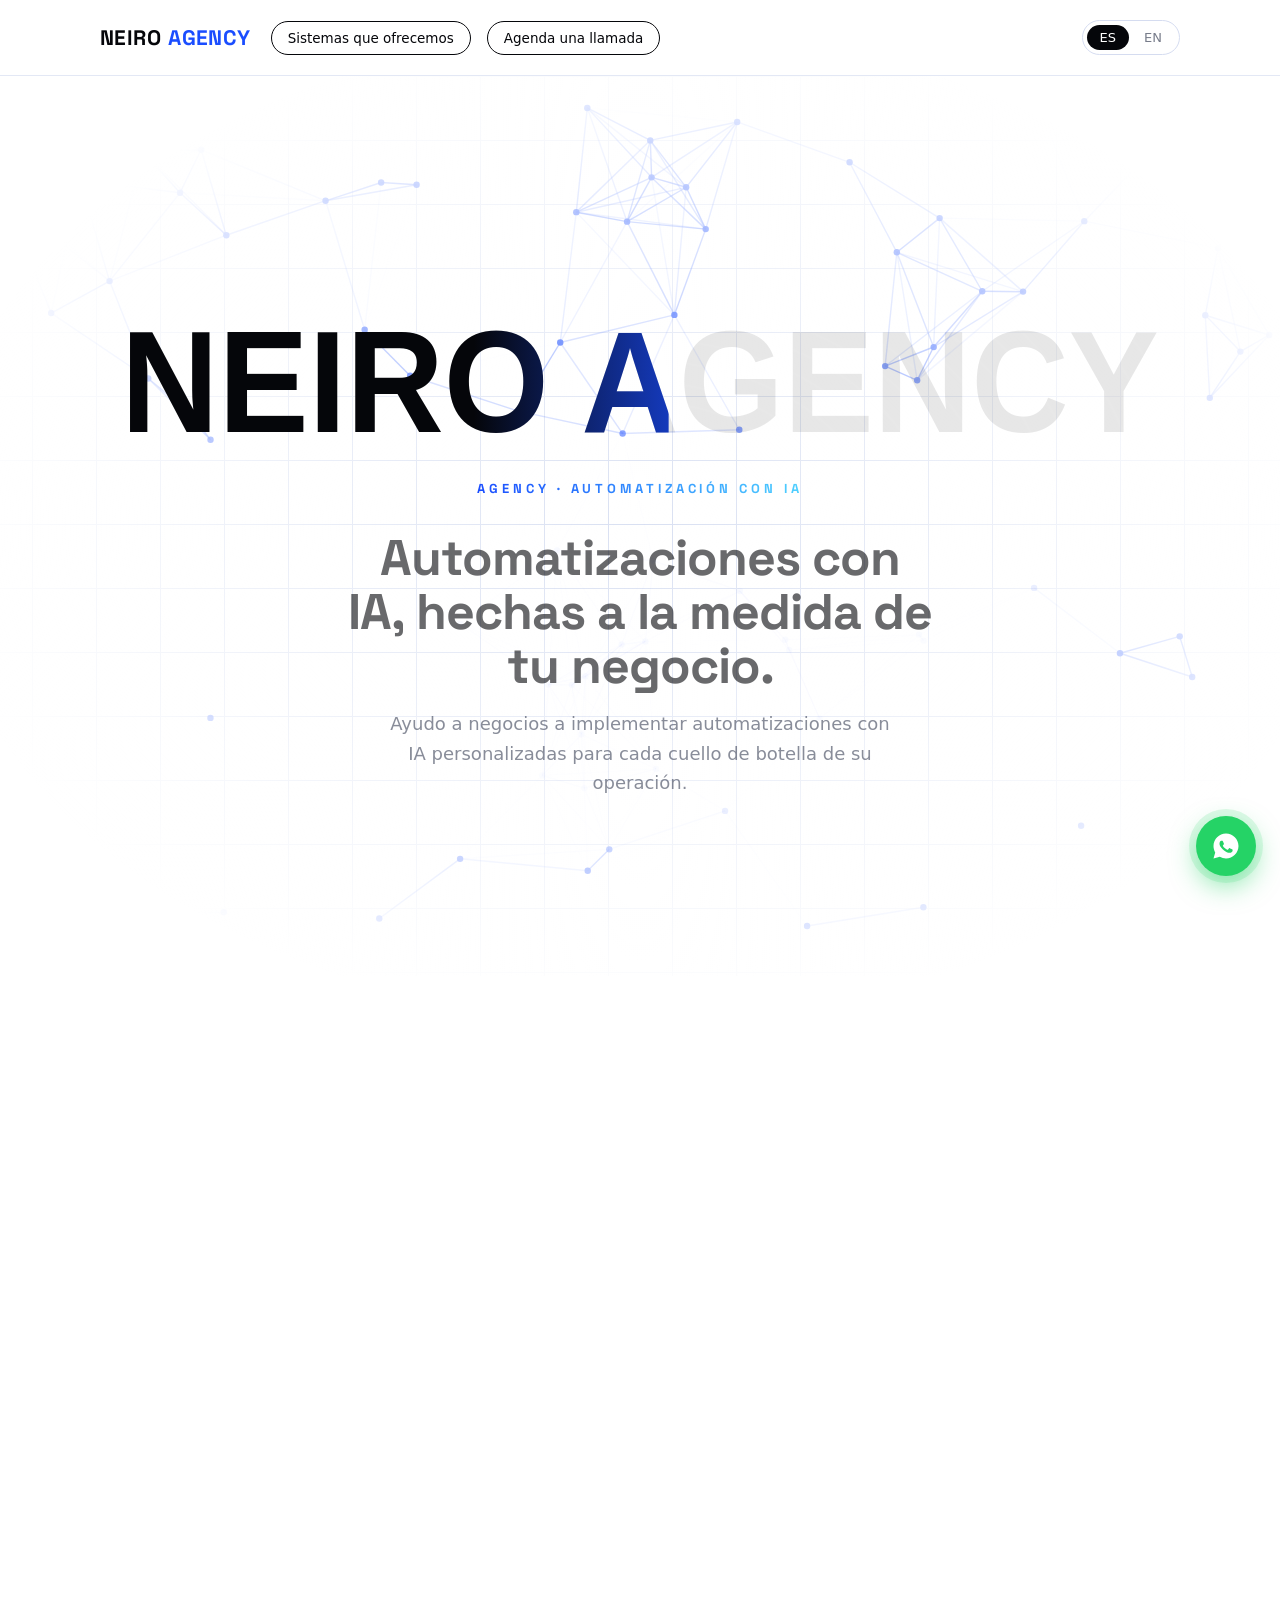
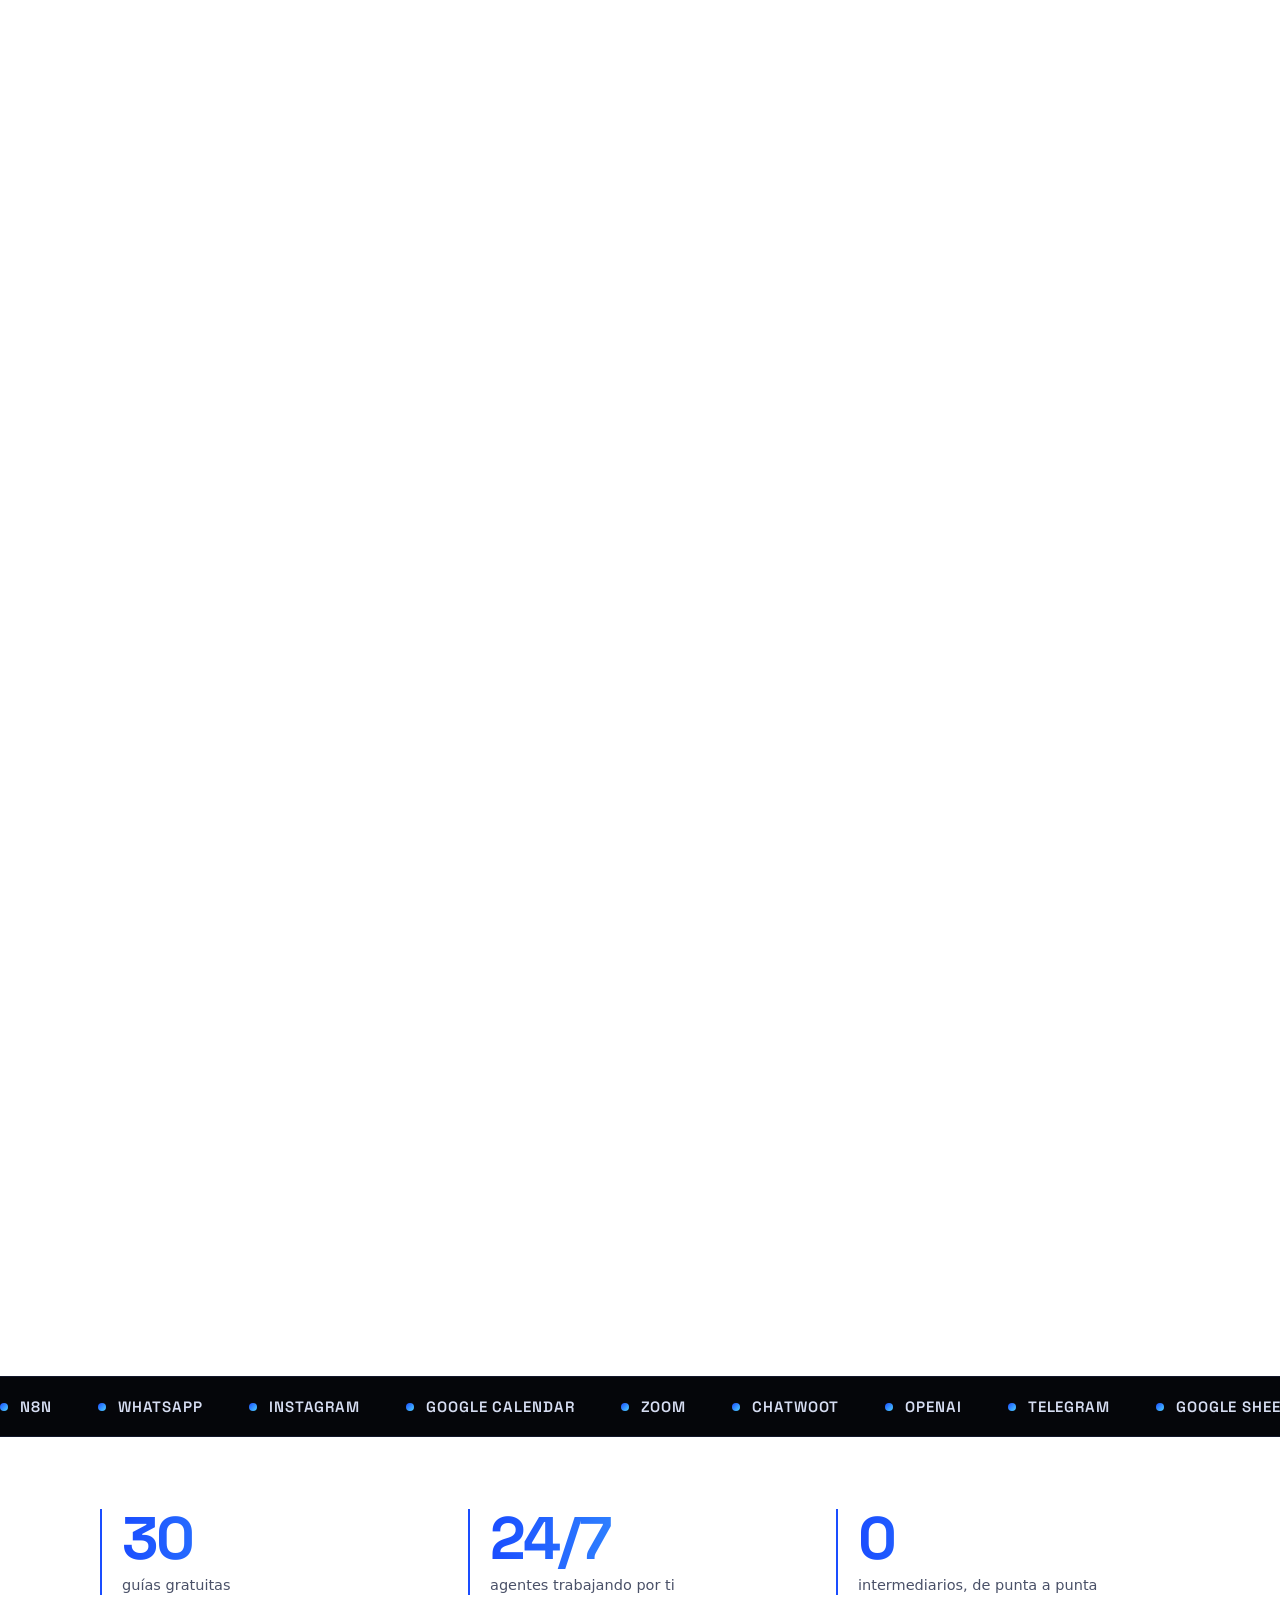
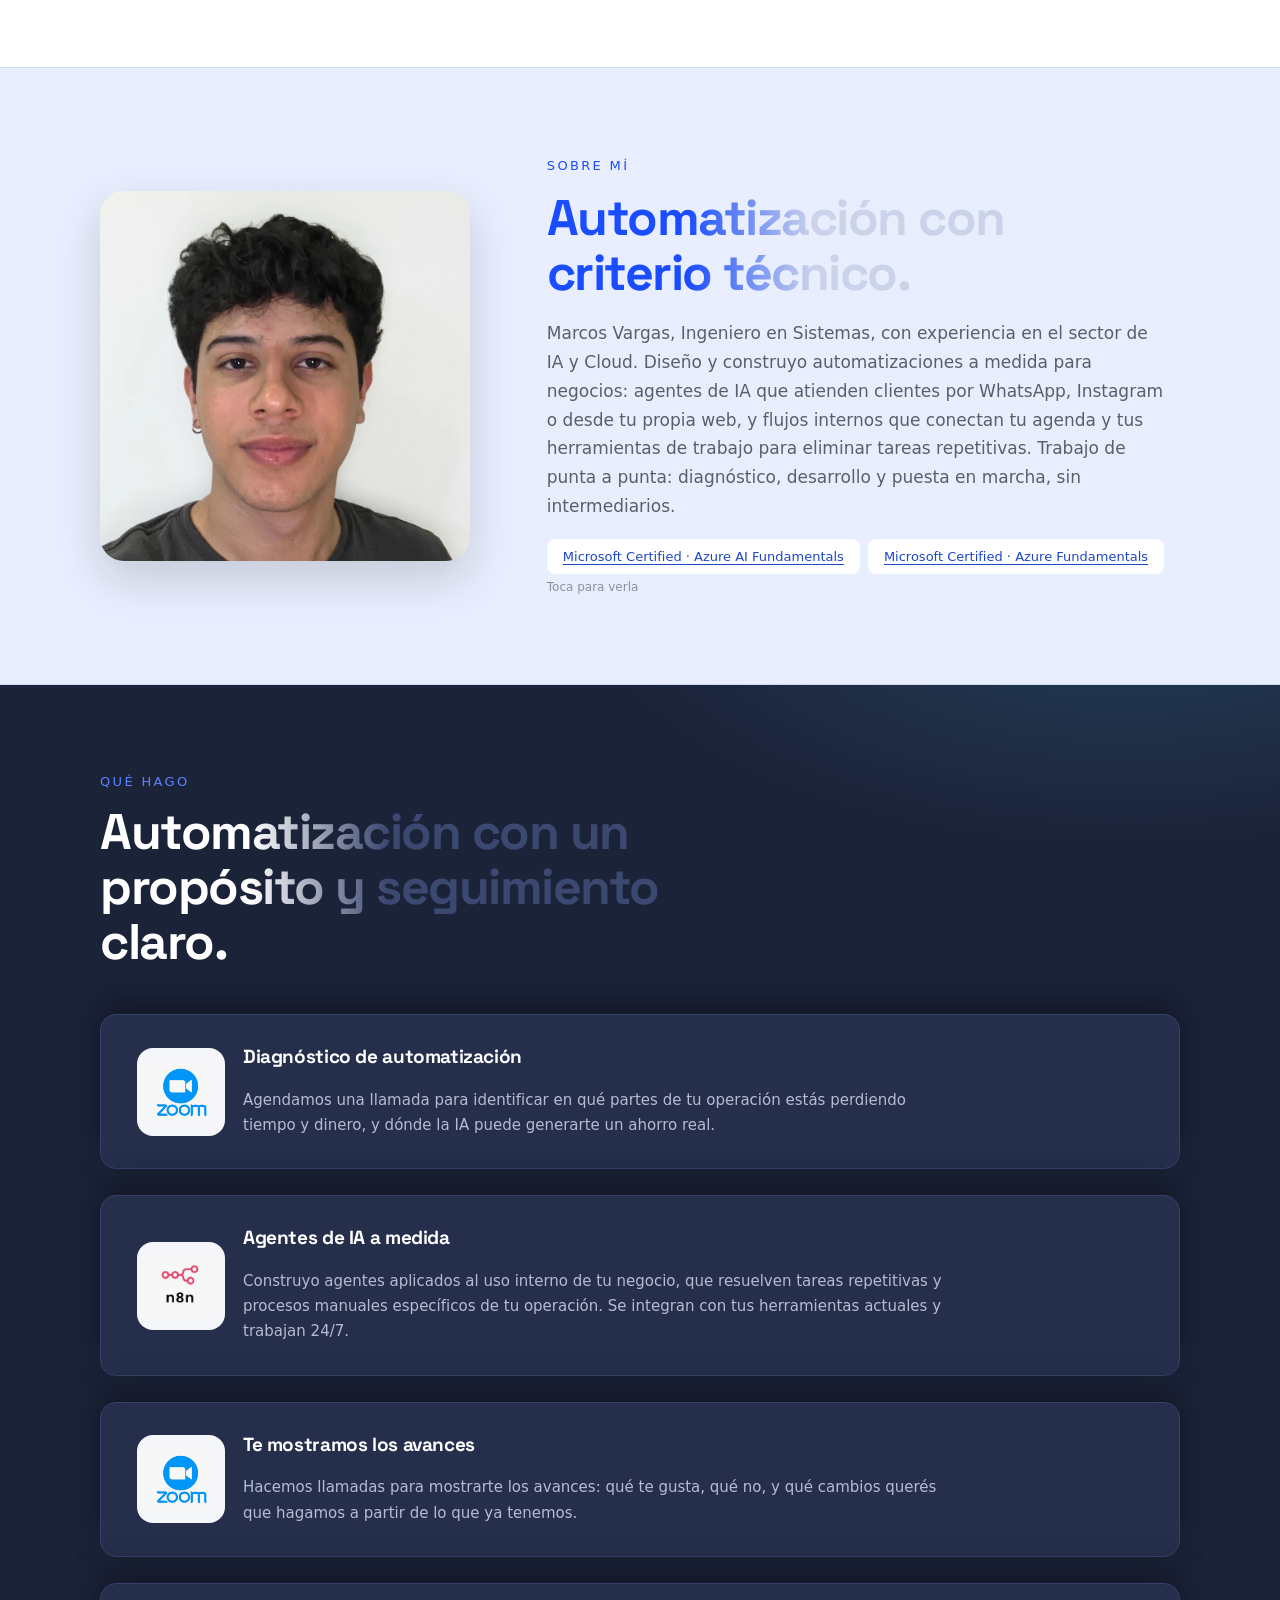
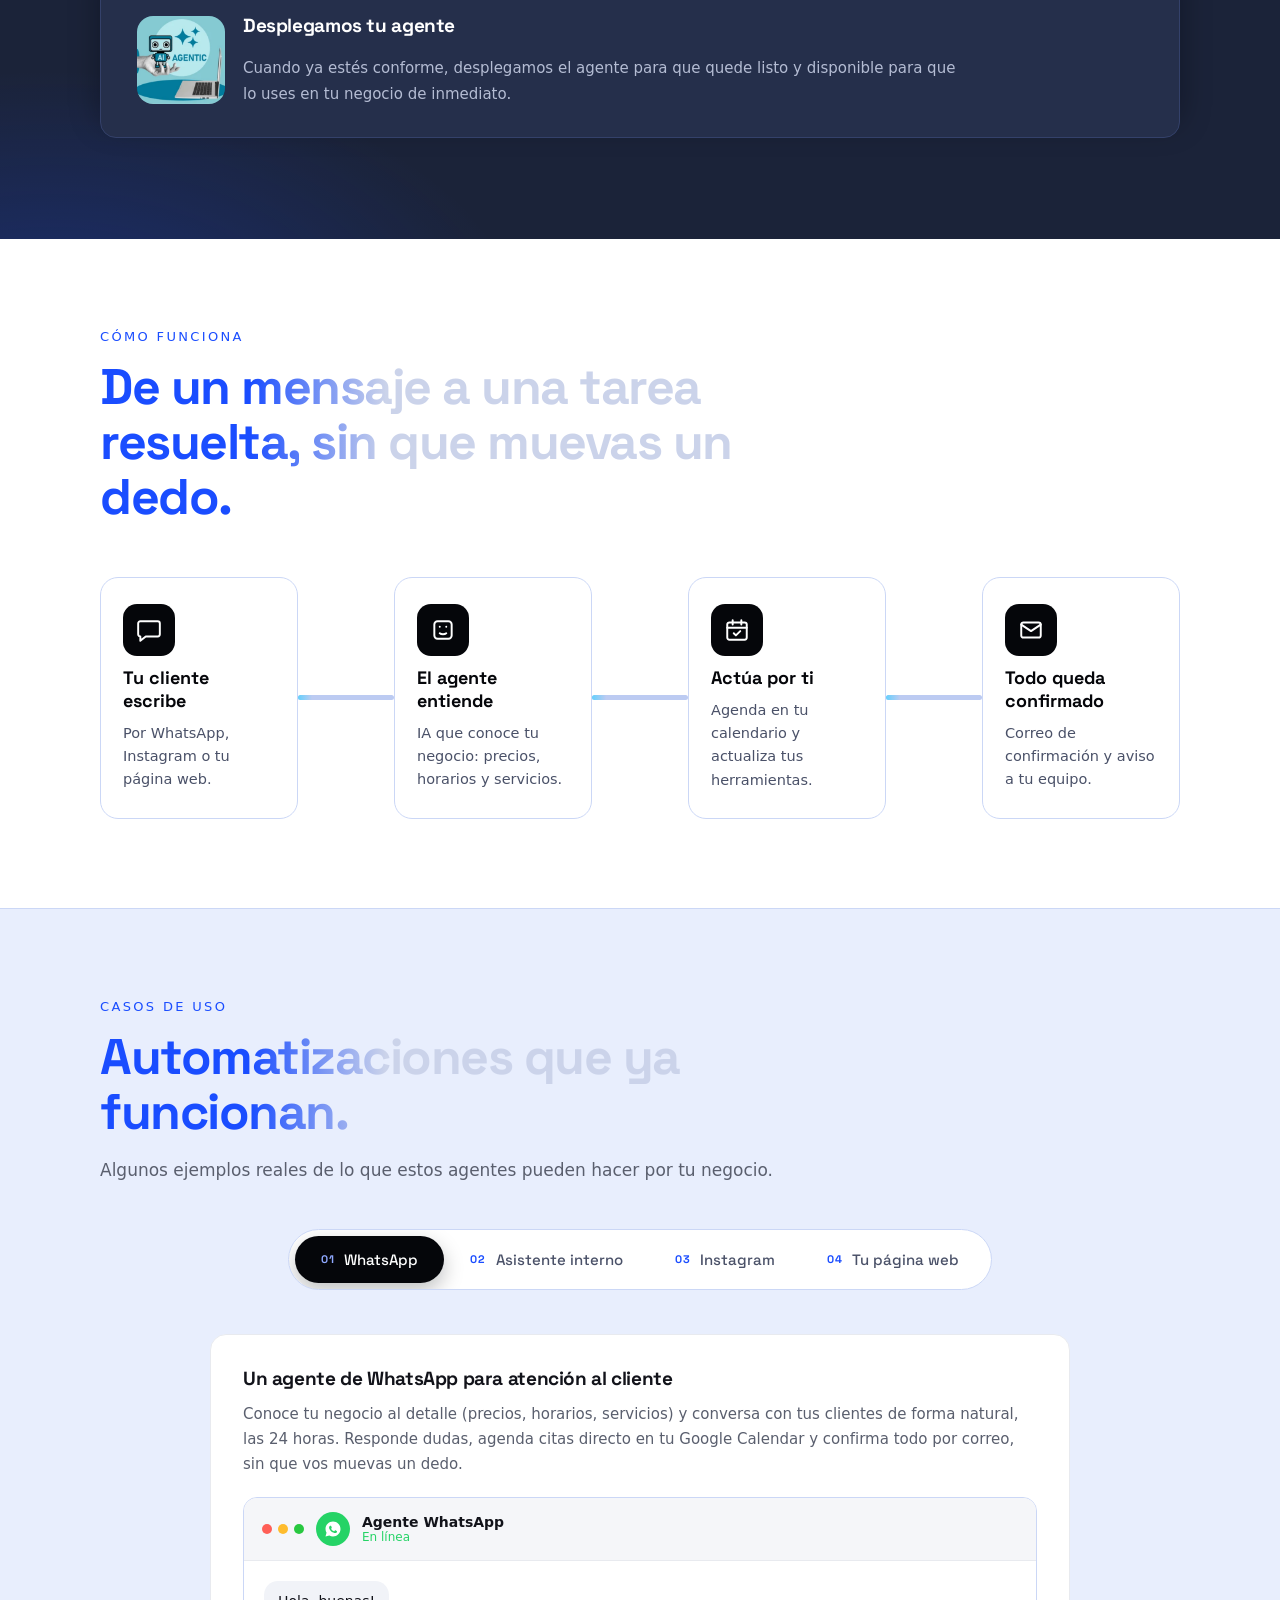
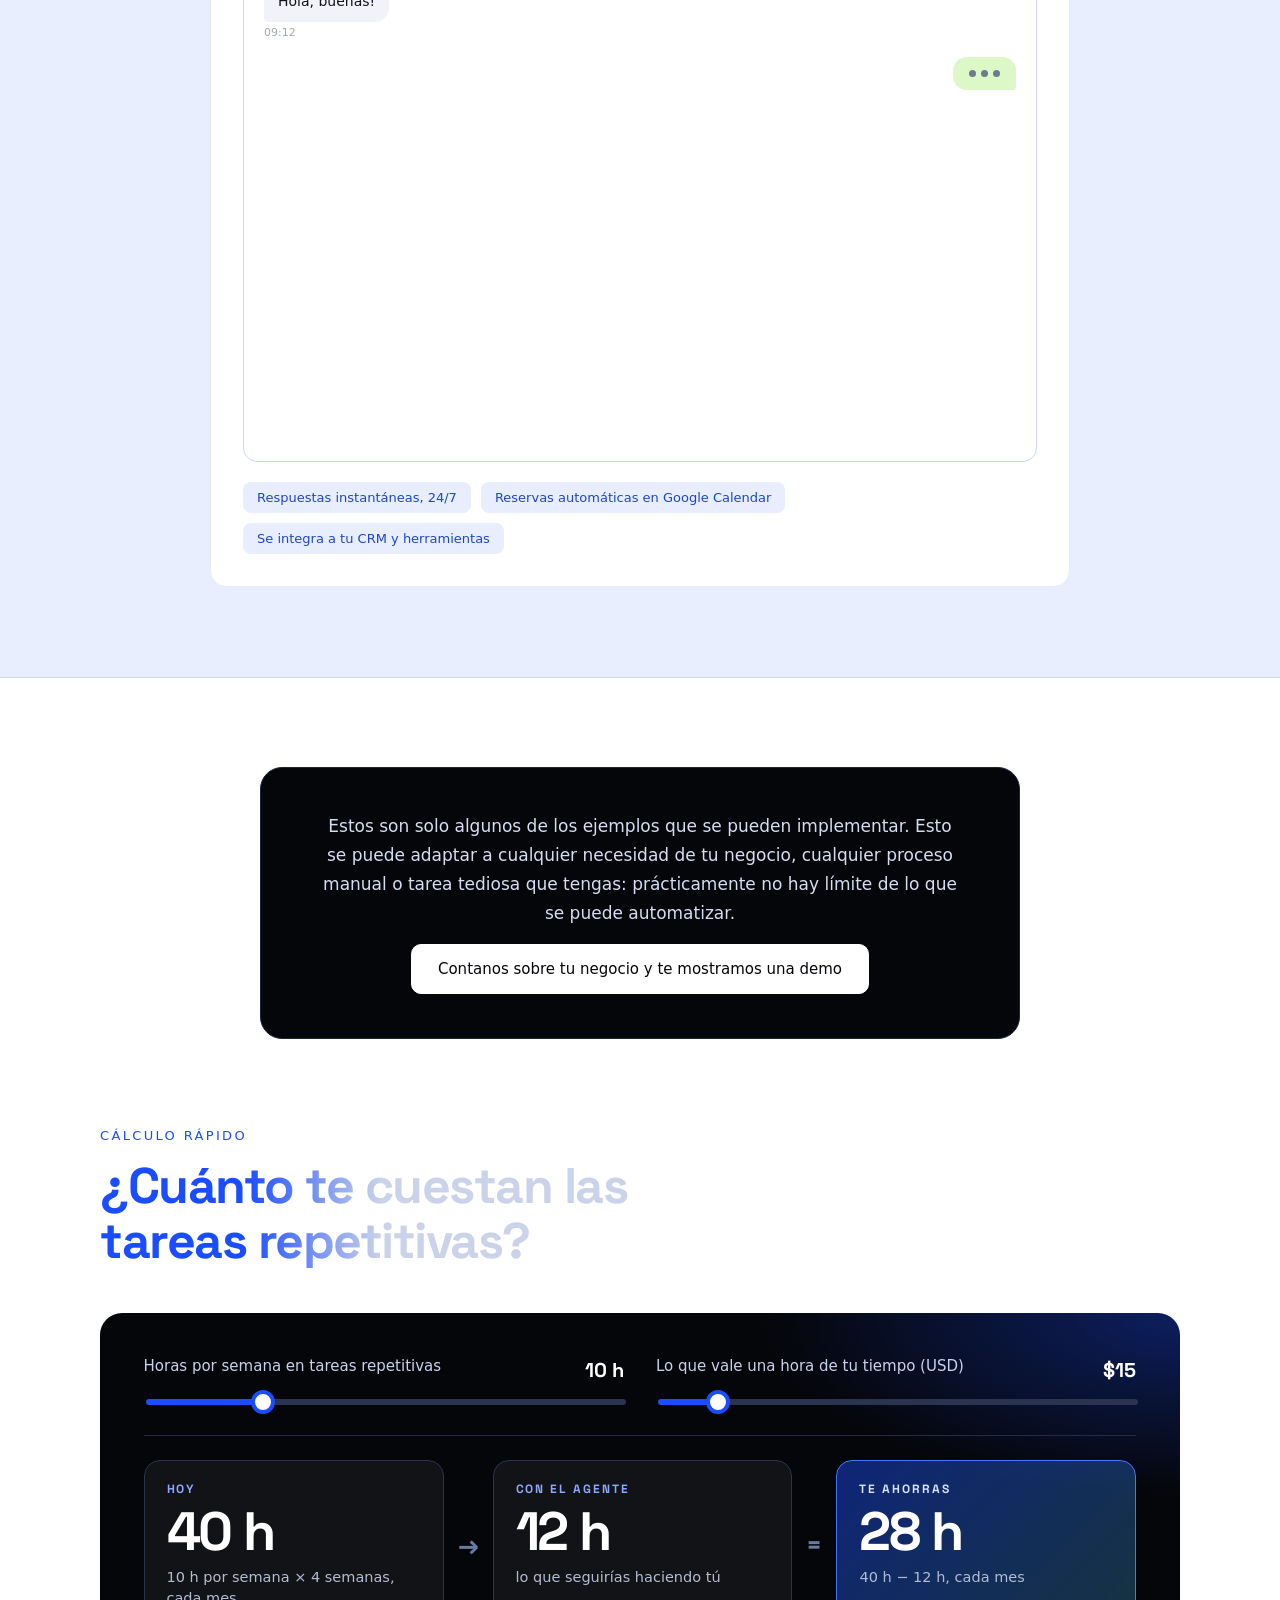
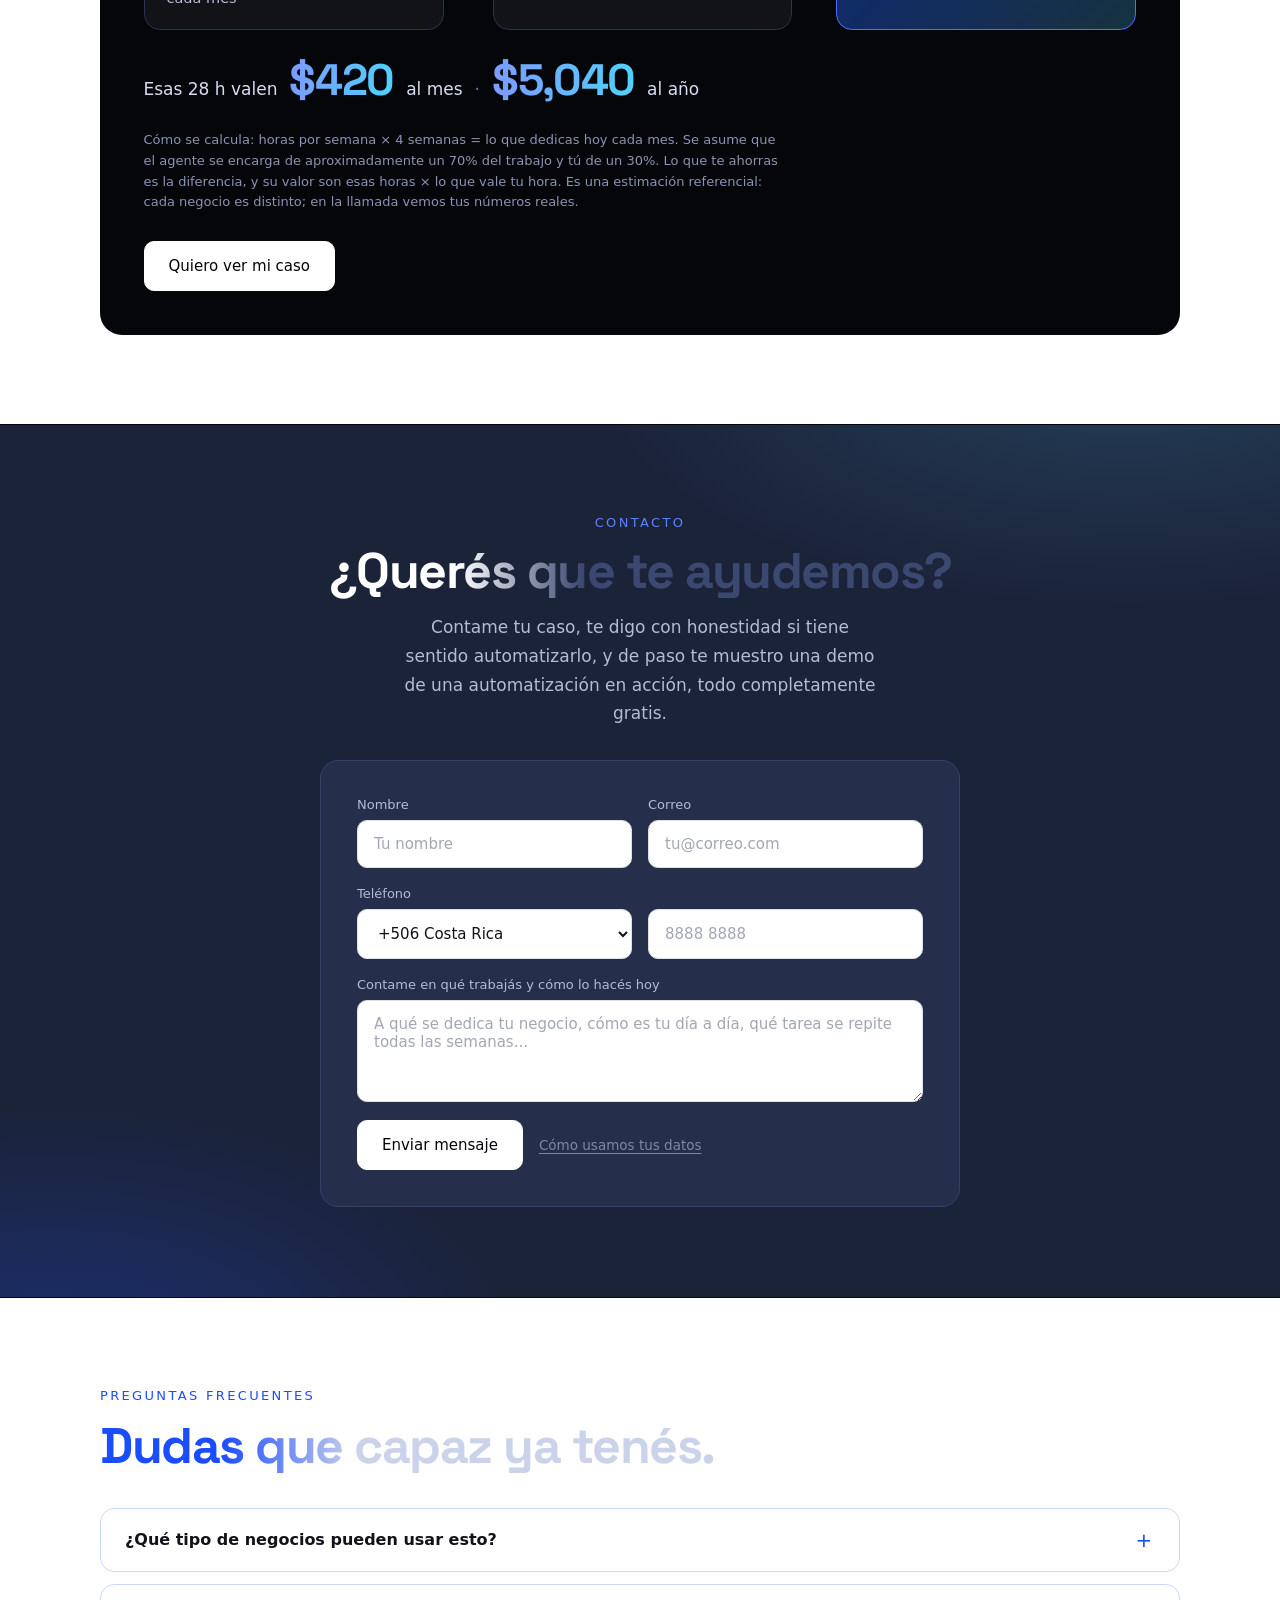
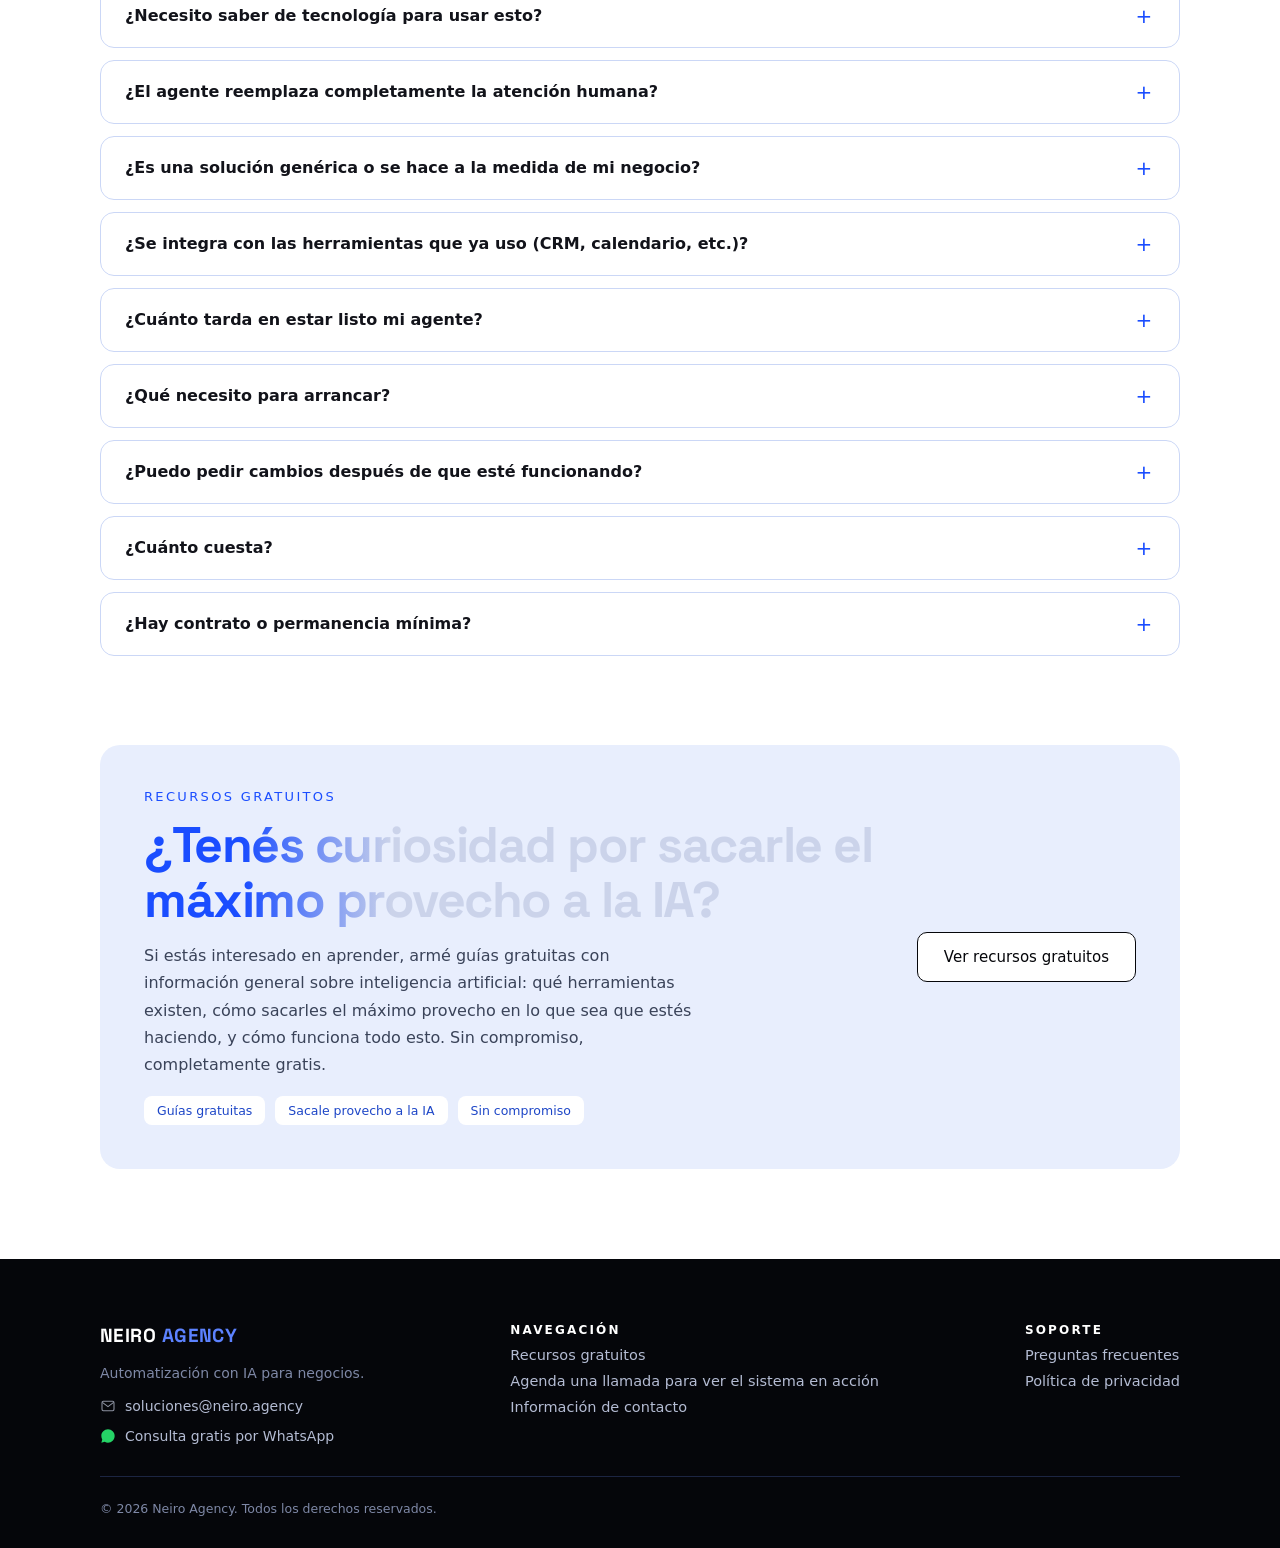
==== index.html @ a3f905cf "Seis guías gratuitas nuevas (c20-c25): Agent Reach, Find Skills, Security Audit, crear archivos, mod" ====
<!doctype html>
<html lang="es">
<head>
<meta charset="utf-8">
<meta name="viewport" content="width=device-width, initial-scale=1">
<title>Neiro Agency | Automatización con IA en Costa Rica</title>
<meta name="description" content="Agencia de automatización con IA en Costa Rica: agentes para WhatsApp, Instagram y web, y flujos a la medida de tu negocio. Agenda una llamada.">
<meta property="og:title" content="Neiro Agency | Automatización con IA en Costa Rica">
<meta property="og:description" content="Agencia de automatización con IA en Costa Rica: agentes para WhatsApp, Instagram y web, y flujos a la medida de tu negocio. Agenda una llamada.">
<meta property="og:image" content="https://www.neiro.agency/img/og-image.png">
<meta property="og:url" content="https://www.neiro.agency/">
<meta property="og:type" content="website">
<meta name="twitter:card" content="summary_large_image">
<meta name="twitter:title" content="Neiro Agency | Automatización con IA en Costa Rica">
<meta name="twitter:description" content="Agencia de automatización con IA en Costa Rica: agentes para WhatsApp, Instagram y web, y flujos a la medida de tu negocio. Agenda una llamada.">
<meta name="twitter:image" content="https://www.neiro.agency/img/og-image.png">
<link rel="manifest" href="manifest.json">
<link rel="icon" href="/favicon.ico" sizes="48x48">
<link rel="icon" href="/icon-192.png" type="image/png" sizes="192x192">
<link rel="apple-touch-icon" href="/apple-touch-icon.png">
<link rel="canonical" href="https://www.neiro.agency/">
<script type="application/ld+json">
{
  "@context": "https://schema.org",
  "@graph": [
    {
      "@type": "WebSite",
      "@id": "https://www.neiro.agency/#website",
      "name": "Neiro Agency",
      "alternateName": [
        "Neiro"
      ],
      "url": "https://www.neiro.agency/",
      "inLanguage": "es"
    },
    {
      "@type": "Organization",
      "@id": "https://www.neiro.agency/#organization",
      "name": "Neiro Agency",
      "url": "https://www.neiro.agency/",
      "logo": {
        "@type": "ImageObject",
        "url": "https://www.neiro.agency/icon-512.png",
        "width": 512,
        "height": 512
      },
      "sameAs": [
        "https://www.instagram.com/neiro.agency/",
        "https://www.instagram.com/marcosvarbor/",
        "https://www.tiktok.com/@marcosvargas2907"
      ]
    }
  ]
}
</script>
<link rel="stylesheet" href="https://fonts.googleapis.com/css2?family=Space+Grotesk:wght@500;700&display=swap">
<style>
  :root { --accent: #2F6BFF; }
  * { box-sizing: border-box; }
  html { background: #ffffff; }
  body { margin: 0; background: #ffffff; color: #12131A; font-family: ui-sans-serif, system-ui, -apple-system, 'Segoe UI', sans-serif; overflow-x: hidden; overscroll-behavior-x: none; }
  a { color: var(--accent); text-decoration: none; }
  a:hover { color: #1D46C7; }
  a.btn-ghost, a.btn-ghost:hover { color: #12131A; }
  a.btn:not(.btn-ghost), a.btn:not(.btn-ghost):hover { color: #ffffff; }
  a.nav-cta, a.nav-cta:hover { color: #ffffff !important; background: #FF6A3D; }
  a.nav-cta:hover { background: #E85A2E; }
  .live-dot { position: relative; width: 9px; height: 9px; border-radius: 50%; background: #4ADE80; flex-shrink: 0; }
  .live-dot::after { content: ''; position: absolute; inset: -4px; border-radius: 50%; border: 2px solid #4ADE80; opacity: 0; animation: liveRing 1.8s ease-out infinite; }
  @keyframes liveRing { 0% { transform: scale(.6); opacity: .8; } 100% { transform: scale(1.6); opacity: 0; } }
  @media (prefers-reduced-motion: reduce) { .live-dot::after { animation: none; } }
  .faq-item { transition: border-color .25s ease; box-sizing: border-box; }
  .faq-item:hover { border-color: #C9D5F2; }
  .faq-item summary, a.contact-link, a.nav-link { -webkit-tap-highlight-color: transparent; }
  .faq-item summary { outline: none; }
  .faq-item summary:focus-visible { outline: 2px solid var(--accent); outline-offset: 2px; border-radius: 10px; }
  .faq-item summary::-webkit-details-marker { display: none; }
  .faq-item .faq-icon { flex-shrink: 0; width: 22px; height: 22px; display: flex; align-items: center; justify-content: center; font-size: 20px; font-weight: 400; color: var(--accent); transition: transform .3s cubic-bezier(.34,1.56,.64,1); }
  .faq-item[open]:not([data-open="false"]) .faq-icon, .faq-item[data-open="true"] .faq-icon { transform: rotate(45deg); }
  .pill-tag { display: inline-block; transition: transform .4s cubic-bezier(.34,1.56,.64,1), box-shadow .3s ease; }
  .pill-tag:hover { transform: translateY(-4px) scale(1.05); box-shadow: 0 10px 20px rgba(47,107,255,.18); }
  .pill-tag:active { transform: translateY(-1px) scale(.97); box-shadow: 0 4px 10px rgba(47,107,255,.16); }
  .wa-float { position: fixed; bottom: 24px; right: 24px; width: 60px; height: 60px; border-radius: 50%; background: #25D366; display: flex; align-items: center; justify-content: center; box-shadow: 0 10px 24px rgba(37,211,102,.4); z-index: 500; }
  .wa-float:hover { box-shadow: 0 14px 32px rgba(37,211,102,.5) !important; }
  h1, h2, h3 { font-family: 'Space Grotesk', ui-sans-serif, system-ui, sans-serif; margin: 0; letter-spacing: -0.02em; }
  p { margin: 0; }
  input, select, textarea { font-family: inherit; font-size: 15px; color: #12131A; background: #ffffff; border: 1px solid #DDE0E7; border-radius: 10px; padding: 14px 16px; outline: none; width: 100%; transition: border-color .2s ease, box-shadow .2s ease; }
  input:focus, select:focus, textarea:focus { border-color: var(--accent); box-shadow: 0 0 0 3px rgba(47,107,255,.14); }
  input::placeholder, textarea::placeholder { color: #A2A7B5; }
  @keyframes dcFadeUp { from { opacity: 0; transform: translateY(16px); } to { opacity: 1; transform: none; } }
  .reveal { transition: opacity .8s cubic-bezier(.22,.68,.3,1), transform .8s cubic-bezier(.22,.68,.3,1); }
  body[data-anim="on"] .reveal { opacity: 0; transform: translateY(22px); }
  body[data-anim="on"] .reveal.is-in { opacity: 1; transform: none; }
  .reveal[data-d="1"] { transition-delay: .09s; }
  .reveal[data-d="2"] { transition-delay: .18s; }
  .reveal[data-d="3"] { transition-delay: .27s; }
  .pop { animation: dcFadeUp .45s cubic-bezier(.22,.68,.3,1) both; }
  .lift { transition: transform .45s cubic-bezier(.34,1.56,.64,1), box-shadow .35s ease, border-color .3s ease; }
  .lift:hover, body[data-anim="on"] .reveal.is-in.lift:hover { transform: translateY(-8px) scale(1.015); box-shadow: 0 18px 40px rgba(18,19,26,.12); border-color: #C9D5F2 !important; transition-delay: 0s; }
  .lift:active, body[data-anim="on"] .reveal.is-in.lift:active { transform: translateY(-2px) scale(.99); box-shadow: 0 6px 16px rgba(18,19,26,.1); transition-delay: 0s; }
  .btn { cursor: pointer; user-select: none; transition: transform .4s cubic-bezier(.34,1.56,.64,1), box-shadow .3s ease, background-color .22s ease, border-color .22s ease; border: none; font: inherit; }
  .btn:hover { transform: translateY(-3px) scale(1.03); box-shadow: 0 12px 28px rgba(47,107,255,.28); }
  a.nav-link { display: inline-block; transition: transform .4s cubic-bezier(.34,1.56,.64,1); }
  a.nav-link:hover { transform: translateY(-2px) scale(1.06); }
  .btn:active { transform: translateY(0); box-shadow: none; }
  .btn-ghost:hover { box-shadow: 0 10px 24px rgba(18,19,26,.10); border-color: #B9C0CF; }
  .rail { scrollbar-width: none; -ms-overflow-style: none; }
  .rail::-webkit-scrollbar { display: none; width: 0; height: 0; }
  .arrow { cursor: pointer; transition: background-color .2s ease, border-color .2s ease, transform .4s cubic-bezier(.34,1.56,.64,1); border: none; font: inherit; }
  .arrow:hover { background: #EDF2FF; border-color: var(--accent); transform: translateY(-3px) scale(1.08); }
  .field-error { font-size: 13px; color: #C0392B; }
  .info-grid { display: grid; grid-template-columns: 1fr; gap: 1px; background: #E8EAEF; border: 1px solid #E8EAEF; border-radius: 18px; overflow: hidden; }
  @media (min-width: 640px) { .info-grid { grid-template-columns: repeat(2, minmax(0, 1fr)); } }
  @media (min-width: 900px) { .info-grid { grid-template-columns: repeat(3, minmax(0, 1fr)); } }
  .lang-btn.is-active { color: #ffffff !important; background: #FF6A3D !important; }
  .lang-btn, .btn, a { touch-action: manipulation; }
  @media (max-width: 480px) {
    .lang-btn { padding: 9px 15px !important; font-size: 14px !important; }
    .phone-row select, .phone-row input { font-size: 16px !important; }
    .footer-row { flex-direction: column; justify-content: center; text-align: center; }
    .footer-row .footer-meta { align-items: center; }
  }
  @media (max-width: 640px) {
    .header-outer { justify-content: space-between; }
    .header-logo { order: 1; }
    .header-toggle { order: 2; margin-left: 0; }
    .header-links { order: 3; flex-basis: 100%; }
    .header-links { gap: 6px !important; }
    .header-links .nav-cta { font-size: 12px !important; padding: 7px 10px !important; white-space: nowrap; }
  }
  .lang-btn:not(.is-active) { color: #777C8A !important; background: transparent !important; }
  [hidden] { display: none !important; }
  a.contact-link { text-decoration: none; color: inherit; }
  a.contact-link:hover .contact-text, a.contact-link.contact-mail:hover { text-decoration: underline; text-underline-offset: 3px; }
  a.contact-link:focus-visible { outline: 2px solid var(--accent); outline-offset: 4px; border-radius: 4px; }
  @keyframes dcFade { from { opacity: 0; } to { opacity: 1; } }
  @keyframes dcPopIn { from { opacity: 0; transform: translateY(14px) scale(.96); } to { opacity: 1; transform: none; } }
  .modal { position: fixed; inset: 0; z-index: 1000; display: flex; align-items: center; justify-content: center; padding: 20px; }
  .modal-backdrop { position: absolute; inset: 0; background: rgba(18,19,26,.55); animation: dcFade .2s ease both; }
  .modal-card { position: relative; width: 100%; max-width: 420px; max-height: calc(100vh - 40px); max-height: calc(100dvh - 40px); overflow-y: auto; background: #ffffff; border-radius: 20px; padding: 36px 28px 28px; text-align: center; display: flex; flex-direction: column; align-items: center; gap: 12px; box-shadow: 0 24px 60px rgba(18,19,26,.28); animation: dcPopIn .28s cubic-bezier(.22,.68,.3,1) both; }
  .modal-x { position: absolute; top: 10px; right: 10px; width: 38px; height: 38px; display: flex; align-items: center; justify-content: center; border: none; background: transparent; border-radius: 10px; font-size: 26px; line-height: 1; color: #5A5F6E; cursor: pointer; transition: background-color .2s ease; }
  .modal-x:hover { background: #F1F3F8; }
  .modal-icon { width: 56px; height: 56px; border-radius: 50%; display: flex; align-items: center; justify-content: center; flex-shrink: 0; }
  .modal-icon.ok { background: var(--accent); }
  .modal-icon.err { background: #C0392B; }
  .modal-card h3 { font-size: 21px; line-height: 1.3; font-weight: 700; color: #12131A; }
  .modal-card p { font-size: 15px; line-height: 1.6; color: #444C63; }
  .hp { position: absolute; left: -9999px; top: auto; width: 1px; height: 1px; overflow: hidden; }
  @media (prefers-reduced-motion: reduce) {
    .reveal, .pop, .lift, .btn, .arrow, .modal-card, .modal-backdrop { animation: none !important; transition: none !important; opacity: 1 !important; transform: none !important; }
  }
</style>
<link rel="stylesheet" href="neiro-theme.css">
<link rel="preconnect" href="https://chatwoot.neiro.agency" crossorigin>
<link rel="preload" as="script" href="https://chatwoot.neiro.agency/packs/js/sdk.js">
<noscript><style>#preloader{display:none!important}</style></noscript>
</head>
<body class="is-loading">
<div id="preloader" aria-hidden="true"><div class="pl-logo"><img src="img/neiro-agency-logo.svg" alt=""><span class="pl-fill"></span></div><div class="pl-count">0</div><i class="pl-bar"></i></div>

<div id="site-header" style="border-bottom: 1px solid #ECEDF1; background: #ffffff; position: fixed; top: 0; left: 0; right: 0; width: 100%; z-index: 10;">
  <div class="header-outer" style="max-width: 1160px; margin: 0 auto; padding: 20px clamp(20px, 4vw, 40px); display: flex; align-items: center; justify-content: flex-start; gap: 16px 20px; flex-wrap: wrap;">
    <div class="header-logo" style="font-family: 'Space Grotesk', ui-sans-serif, system-ui, sans-serif; font-weight: 700; font-size: 21px; letter-spacing: -0.02em; display: flex; gap: 7px;">
      <span style="color: #12131A;">Neiro</span><span style="color: var(--accent);">Agency</span>
    </div>
    <div class="header-links" style="display: flex; align-items: center; gap: 16px; flex-wrap: wrap;">
      <a href="#casos-de-uso" class="btn nav-cta" data-en="What we offer" style="font-size: 13.5px; font-weight: 500; border-radius: 999px; padding: 8px 16px;">Sistemas que ofrecemos</a>
      <a href="contacto.html" class="btn nav-cta" data-en="Book a call" style="font-size: 13.5px; font-weight: 500; border-radius: 999px; padding: 8px 16px;">Agenda una llamada</a>
    </div>
    <div class="header-toggle" style="display: flex; align-items: center; gap: 2px; border: 1px solid #E4E6EC; border-radius: 999px; padding: 4px; margin-left: auto;">
      <button class="btn lang-btn is-active" id="lang-es" style="font-size: 13px; font-weight: 500; border-radius: 999px; padding: 5px 13px;">ES</button>
      <button class="btn lang-btn" id="lang-en" style="font-size: 13px; font-weight: 500; border-radius: 999px; padding: 5px 13px;">EN</button>
    </div>
  </div>
</div>
<div id="header-spacer"></div>

<section class="hero-track" id="inicio">
  <div class="hero-sticky">
    <div class="hero-glow" aria-hidden="true"></div>
    <div class="hero-logo" role="img" aria-label="NEIRO Agency">
      <img class="hero-logo-base" src="img/neiro-agency-logo.svg" alt="" aria-hidden="true">
      <span class="hero-logo-fill" aria-hidden="true"></span>
    </div>
    <span class="hero-tag">AGENCY · AUTOMATIZACIÓN CON IA</span>
    <div class="hero-copy">
    <h1 data-en="AI automations, tailored to your business." style="font-size: clamp(34px, 5vw, 58px); line-height: 1.06; font-weight: 700; color: #12131A; text-wrap: pretty;">Automatizaciones con IA, hechas a la medida de tu negocio.</h1>
    <p data-en="I help businesses implement custom AI automations for every bottleneck in their operation." style="font-size: clamp(16px, 1.6vw, 18px); line-height: 1.65; color: #5A5F6E; max-width: 520px;">Ayudo a negocios a implementar automatizaciones con IA personalizadas para cada cuello de botella de su operación.</p>
    </div>
    <span class="hero-scroll" aria-hidden="true"><i></i></span>
  </div>
</section>

<div class="marquee" role="region" aria-label="Herramientas">
  <div class="marquee-track"><span><i></i>n8n</span><span><i></i>WhatsApp</span><span><i></i>Instagram</span><span><i></i>Google Calendar</span><span><i></i>Zoom</span><span><i></i>Chatwoot</span><span><i></i>OpenAI</span><span><i></i>Telegram</span><span><i></i>Google Sheets</span><span><i></i>Gmail</span></div>
</div>

<section class="stats">
  <div class="stat reveal"><b data-count="30">30</b><span data-en="free guides">guías gratuitas</span></div>
  <div class="stat reveal" data-d="1"><b>24/7</b><span data-en="agents working for you">agentes trabajando por ti</span></div>
    <div class="stat reveal" data-d="2"><b data-count="0">0</b><span data-en="middlemen, end to end">intermediarios, de punta a punta</span></div>
</section>


<div class="sec-light" style="background: #FAFBFD; border-top: 1px solid #ECEDF1; border-bottom: 1px solid #ECEDF1;">
  <div class="reveal" style="max-width: 1160px; margin: 0 auto; padding: clamp(56px, 7vw, 92px) clamp(20px, 4vw, 40px); display: flex; align-items: center; gap: clamp(40px, 6vw, 80px); flex-wrap: wrap;">
    <div style="flex: 0 0 clamp(250px, 30vw, 370px); width: clamp(250px, 30vw, 370px); height: clamp(250px, 30vw, 370px); border-radius: 24px; overflow: hidden; box-shadow: 0 18px 44px rgba(18,19,26,.16);">
      <img src="img/marcos.jpg" alt="Marcos Vargas" style="width: 100%; height: 100%; object-fit: cover; display: block;">
    </div>
    <div style="flex: 1 1 420px; display: flex; flex-direction: column; align-items: flex-start; gap: 18px;">
      <span data-en="About me" style="font-size: 13px; font-weight: 500; letter-spacing: 0.12em; text-transform: uppercase; color: var(--accent);">Sobre mí</span>
      <h2 data-en="Automation with technical judgment." style="font-size: clamp(26px, 3vw, 30px); line-height: 1.22; font-weight: 700; color: #12131A;">Automatización con criterio técnico.</h2>
      <p data-en="Marcos Vargas, Systems Engineer, with experience in AI and Cloud. I design and build custom automations for businesses: AI agents that talk to customers on WhatsApp, Instagram or your own website, and internal workflows that connect your calendar and your tools to remove repetitive work. I handle everything end to end: diagnosis, development and rollout, with no middlemen." style="font-size: clamp(15px, 1.6vw, 17px); line-height: 1.7; color: #5A5F6E; max-width: 620px;">Marcos Vargas, Ingeniero en Sistemas, con experiencia en el sector de IA y Cloud. Diseño y construyo automatizaciones a medida para negocios: agentes de IA que atienden clientes por WhatsApp, Instagram o desde tu propia web, y flujos internos que conectan tu agenda y tus herramientas de trabajo para eliminar tareas repetitivas. Trabajo de punta a punta: diagnóstico, desarrollo y puesta en marcha, sin intermediarios.</p>
      <div style="display: flex; flex-direction: column; align-items: flex-start; gap: 6px;">
        <div style="display: flex; flex-wrap: wrap; gap: 8px;">
          <a class="pill-tag" href="https://learn.microsoft.com/api/credentials/share/en-us/MarcosVargas-8392/3A2CA150854E9B7E?sharingId=3E9BD1F639E4439" target="_blank" rel="noopener" style="font-size: 13px; font-weight: 500; color: #1D46C7; background: #EDF2FF; border-radius: 8px; padding: 10px 16px; text-decoration: underline; text-underline-offset: 3px;">Microsoft Certified · Azure AI Fundamentals</a>
          <a class="pill-tag" href="https://learn.microsoft.com/api/credentials/share/en-us/MarcosVargas-8392/8D9307924DBA666E?sharingId=3E9BD1F639E4439" target="_blank" rel="noopener" style="font-size: 13px; font-weight: 500; color: #1D46C7; background: #EDF2FF; border-radius: 8px; padding: 10px 16px; text-decoration: underline; text-underline-offset: 3px;">Microsoft Certified · Azure Fundamentals</a>
        </div>
        <span data-en="Tap to verify" style="font-size: 12px; color: #8C91A0;">Toca para verla</span>
      </div>
    </div>
  </div>
</div>

<div class="sec-dark"><div style="max-width: 1160px; width: 100%; margin: 0 auto; padding: clamp(60px, 7vw, 96px) clamp(20px, 4vw, 40px); display: flex; flex-direction: column; gap: 44px;">
  <div class="reveal" style="display: flex; flex-direction: column; gap: 16px; max-width: 680px;">
    <span data-en="What I do" style="font-size: 13px; font-weight: 500; letter-spacing: 0.12em; text-transform: uppercase; color: var(--accent);">Qué hago</span>
    <h2 data-en="Automation with a clear purpose and follow-through." style="font-size: clamp(28px, 4vw, 38px); line-height: 1.16; font-weight: 700; color: #12131A;">Automatización con un propósito y seguimiento claro.</h2>
  </div>
  <div class="stack-grid" style="display: grid; grid-template-columns: repeat(auto-fit, minmax(min(420px, 100%), 1fr)); gap: 24px;">

    <div class="reveal lift" style="border: 1px solid #E8EAEF; border-radius: 16px; padding: 32px; display: flex; flex-direction: column; gap: 18px; background: #ffffff;">
      <div style="width: 88px; height: 88px; border-radius: 16px; background: #F5F6F9; display: flex; align-items: center; justify-content: center; overflow: hidden;">
        <img src="img/zoom.png" alt="Zoom" style="width: 64px; height: 64px; object-fit: contain;">
      </div>
      <h3 data-en="Automation diagnosis" style="font-size: 19px; line-height: 1.3; font-weight: 700; color: #12131A;">Diagnóstico de automatización</h3>
      <p data-en="We schedule a call to identify where your operation is losing time and money, and where AI can create real savings for your business." style="font-size: 15px; line-height: 1.68; color: #5A5F6E;">Agendamos una llamada para identificar en qué partes de tu operación estás perdiendo tiempo y dinero, y dónde la IA puede generarte un ahorro real.</p>
    </div>

    <div class="reveal lift" data-d="1" style="border: 1px solid #E8EAEF; border-radius: 16px; padding: 32px; display: flex; flex-direction: column; gap: 18px; background: #ffffff;">
      <div style="width: 88px; height: 88px; border-radius: 16px; background: #F5F6F9; display: flex; align-items: center; justify-content: center; overflow: hidden;">
        <img src="img/n8n.png" alt="n8n" style="width: 74px; height: 74px; object-fit: contain;">
      </div>
      <h3 data-en="Custom AI agents" style="font-size: 19px; line-height: 1.3; font-weight: 700; color: #12131A;">Agentes de IA a medida</h3>
      <p data-en="I build agents for internal use in your business, solving repetitive tasks and manual processes specific to your operation. They integrate with your current tools and work 24/7." style="font-size: 15px; line-height: 1.68; color: #5A5F6E;">Construyo agentes aplicados al uso interno de tu negocio, que resuelven tareas repetitivas y procesos manuales específicos de tu operación. Se integran con tus herramientas actuales y trabajan 24/7.</p>
    </div>

    <div class="reveal lift" data-d="2" style="border: 1px solid #E8EAEF; border-radius: 16px; padding: 32px; display: flex; flex-direction: column; gap: 18px; background: #ffffff;">
      <div style="width: 88px; height: 88px; border-radius: 16px; background: #F5F6F9; display: flex; align-items: center; justify-content: center; overflow: hidden;">
        <img src="img/zoom.png" alt="Zoom" style="width: 64px; height: 64px; object-fit: contain;">
      </div>
      <h3 data-en="We show you the progress" style="font-size: 19px; line-height: 1.3; font-weight: 700; color: #12131A;">Te mostramos los avances</h3>
      <p data-en="We hop on calls to walk you through the progress: what you like, what you don't, and what changes you want based on what we've already built." style="font-size: 15px; line-height: 1.68; color: #5A5F6E;">Hacemos llamadas para mostrarte los avances: qué te gusta, qué no, y qué cambios querés que hagamos a partir de lo que ya tenemos.</p>
    </div>

    <div class="reveal lift" data-d="3" style="border: 1px solid #E8EAEF; border-radius: 16px; padding: 32px; display: flex; flex-direction: column; gap: 18px; background: #ffffff;">
      <div style="width: 88px; height: 88px; border-radius: 16px; background: #F5F6F9; display: flex; align-items: center; justify-content: center; overflow: hidden;">
        <img src="img/despliegue.png" alt="Despliegue" style="width: 100%; height: 100%; object-fit: cover;">
      </div>
      <h3 data-en="We deploy your agent" style="font-size: 19px; line-height: 1.3; font-weight: 700; color: #12131A;">Desplegamos tu agente</h3>
      <p data-en="Once you're happy with it, we deploy the agent so it's ready and available for you to start using in your business right away." style="font-size: 15px; line-height: 1.68; color: #5A5F6E;">Cuando ya estés conforme, desplegamos el agente para que quede listo y disponible para que lo uses en tu negocio de inmediato.</p>
    </div>

  </div>
</div>

</div>

<div class="how" id="como-funciona">
  <div class="how-in">
    <div class="reveal" style="display:flex;flex-direction:column;gap:16px;max-width:680px;">
      <span data-en="How it works" style="font-size: 13px; font-weight: 500; letter-spacing: 0.12em; text-transform: uppercase; color: var(--accent);">Cómo funciona</span>
      <h2 data-en="From a message to a done task, on its own." style="font-size: clamp(28px, 4vw, 38px); line-height: 1.16; font-weight: 700; color: #12131A;">De un mensaje a una tarea resuelta, sin que muevas un dedo.</h2>
    </div>
    <div class="flow">
      <div class="flow-node reveal"><span class="flow-ico"><svg viewBox="0 0 24 24" fill="none" stroke="currentColor" stroke-width="1.8" stroke-linecap="round" stroke-linejoin="round" aria-hidden="true"><path d="M4 4h16a2 2 0 0 1 2 2v10a2 2 0 0 1-2 2H9l-5 4v-4a2 2 0 0 1-2-2V6a2 2 0 0 1 2-2Z"/></svg></span><b data-en="Your customer writes">Tu cliente escribe</b><p data-en="On WhatsApp, Instagram or your website.">Por WhatsApp, Instagram o tu página web.</p></div>
      <i class="flow-link" aria-hidden="true"></i>
      <div class="flow-node reveal" data-d="1"><span class="flow-ico"><svg viewBox="0 0 24 24" fill="none" stroke="currentColor" stroke-width="1.8" stroke-linecap="round" stroke-linejoin="round" aria-hidden="true"><rect x="4" y="4" width="16" height="16" rx="3"/><path d="M9 9h.01M15 9h.01M9 15c1.5 1.2 4.5 1.2 6 0"/></svg></span><b data-en="The agent understands">El agente entiende</b><p data-en="AI that knows your business: prices, hours, services.">IA que conoce tu negocio: precios, horarios y servicios.</p></div>
      <i class="flow-link" aria-hidden="true"></i>
      <div class="flow-node reveal" data-d="2"><span class="flow-ico"><svg viewBox="0 0 24 24" fill="none" stroke="currentColor" stroke-width="1.8" stroke-linecap="round" stroke-linejoin="round" aria-hidden="true"><rect x="3" y="5" width="18" height="16" rx="2"/><path d="M3 10h18M8 3v4M16 3v4M9 15l2 2 4-4"/></svg></span><b data-en="It acts for you">Actúa por ti</b><p data-en="Books on your calendar and updates your tools.">Agenda en tu calendario y actualiza tus herramientas.</p></div>
      <i class="flow-link" aria-hidden="true"></i>
      <div class="flow-node reveal" data-d="3"><span class="flow-ico"><svg viewBox="0 0 24 24" fill="none" stroke="currentColor" stroke-width="1.8" stroke-linecap="round" stroke-linejoin="round" aria-hidden="true"><rect x="3" y="5" width="18" height="14" rx="2"/><path d="m3 7 9 6 9-6"/></svg></span><b data-en="Everything is confirmed">Todo queda confirmado</b><p data-en="Confirmation email and a heads-up for your team.">Correo de confirmación y aviso a tu equipo.</p></div>
    </div>
  </div>
</div>

<div id="casos-de-uso" style="background: #FAFBFD; border-top: 1px solid #ECEDF1; border-bottom: 1px solid #ECEDF1;">
  <div style="max-width: 1160px; width: 100%; margin: 0 auto; padding: clamp(60px, 7vw, 96px) clamp(20px, 4vw, 40px); display: flex; flex-direction: column; gap: 44px;">
    <div class="reveal" style="display: flex; flex-direction: column; gap: 16px; max-width: 680px;">
      <span data-en="Use cases" style="font-size: 13px; font-weight: 500; letter-spacing: 0.12em; text-transform: uppercase; color: var(--accent);">Casos de uso</span>
      <h2 data-en="Automations that already work." style="font-size: clamp(28px, 4vw, 38px); line-height: 1.16; font-weight: 700; color: #12131A;">Automatizaciones que ya funcionan.</h2>
      <p data-en="Some real examples of what these agents can do for your business." style="font-size: clamp(15px, 1.6vw, 17px); line-height: 1.7; color: #5A5F6E;">Algunos ejemplos reales de lo que estos agentes pueden hacer por tu negocio.</p>
    </div>

    <div class="uc-tabs reveal" role="tablist" aria-label="Casos de uso">
      <i class="uc-ind" aria-hidden="true"></i>
      <button type="button" class="uc-tab is-active" role="tab" aria-selected="true" data-uc="0"><b>01</b><span data-en="WhatsApp">WhatsApp</span></button>
      <button type="button" class="uc-tab" role="tab" aria-selected="false" data-uc="1"><b>02</b><span data-en="Internal assistant">Asistente interno</span></button>
      <button type="button" class="uc-tab" role="tab" aria-selected="false" data-uc="2"><b>03</b><span data-en="Instagram">Instagram</span></button>
      <button type="button" class="uc-tab" role="tab" aria-selected="false" data-uc="3"><b>04</b><span data-en="Your website">Tu página web</span></button>
    </div>

    <div class="uc-grid" style="display: grid; grid-template-columns: repeat(auto-fit, minmax(min(460px, 100%), 1fr)); gap: 32px;">

      <div class="reveal lift" style="border: 1px solid #E8EAEF; border-radius: 16px; padding: 32px; display: flex; flex-direction: column; gap: 20px; background: #ffffff;">
        <div style="display: flex; flex-direction: column; gap: 10px;">
          <h3 data-en="A WhatsApp agent for customer service" style="font-size: 19px; line-height: 1.3; font-weight: 700; color: #12131A;">Un agente de WhatsApp para atención al cliente</h3>
          <p data-en="It knows your business inside out (prices, hours, services) and talks to your customers naturally, 24/7. It answers questions, books appointments straight into your Google Calendar and confirms everything by email, without you lifting a finger." style="font-size: 15px; line-height: 1.68; color: #5A5F6E;">Conoce tu negocio al detalle (precios, horarios, servicios) y conversa con tus clientes de forma natural, las 24 horas. Responde dudas, agenda citas directo en tu Google Calendar y confirma todo por correo, sin que vos muevas un dedo.</p>
        </div>

        <div style="border: 1px solid #E8EAEF; border-radius: 14px; overflow: hidden; background: #ffffff;">
          <div class="wa-card-header" style="background: #F5F6F9; padding: 14px 18px; display: flex; align-items: center; gap: 12px; border-bottom: 1px solid #E8EAEF; flex-wrap: wrap; row-gap: 10px;">
            <div style="display: flex; gap: 6px;" aria-hidden="true">
              <span style="width: 10px; height: 10px; border-radius: 50%; background: #FF5F57; display: inline-block;"></span>
              <span style="width: 10px; height: 10px; border-radius: 50%; background: #FEBC2E; display: inline-block;"></span>
              <span style="width: 10px; height: 10px; border-radius: 50%; background: #28C840; display: inline-block;"></span>
            </div>
            <div style="width: 34px; height: 34px; border-radius: 50%; background: #25D366; display: flex; align-items: center; justify-content: center; flex-shrink: 0;">
              <svg viewBox="0 0 24 24" fill="#ffffff" style="width: 18px; height: 18px;" aria-hidden="true"><path d="M12 2C6.48 2 2 6.48 2 12c0 1.86.5 3.6 1.38 5.1L2 22l5.05-1.35A9.94 9.94 0 0 0 12 22c5.52 0 10-4.48 10-10S17.52 2 12 2Zm5.2 14.2c-.22.62-1.28 1.18-1.77 1.24-.46.06-1.02.08-1.65-.1-.38-.11-.86-.27-1.48-.53-2.6-1.12-4.3-3.74-4.43-3.92-.13-.18-1.06-1.41-1.06-2.69 0-1.28.67-1.9.9-2.16.24-.26.52-.32.7-.32h.5c.16 0 .37-.03.58.44.22.5.74 1.74.8 1.86.06.13.1.28.02.46-.08.18-.13.28-.26.43-.13.15-.27.34-.39.46-.13.13-.26.27-.11.53.15.26.67 1.1 1.44 1.78.99.88 1.83 1.16 2.09 1.29.26.13.41.11.56-.07.15-.18.65-.75.82-1.01.17-.26.34-.22.57-.13.24.08 1.5.71 1.76.84.26.13.43.19.5.3.06.13.06.7-.16 1.32Z"></path></svg>
            </div>
            <div style="flex: 1;">
              <div data-en="WhatsApp Agent" style="font-weight: 700; font-size: 14px; color: #12131A;">Agente WhatsApp</div>
              <div data-en="Online" style="font-size: 12px; color: #25D366;">En línea</div>
            </div>
          </div>
          <div style="padding: 20px; display: flex; flex-direction: column; gap: 14px;">
            <div style="align-self: flex-start; max-width: 82%;">
              <div data-en="Hi there!" style="background: #F1F3F8; border-radius: 14px 14px 14px 4px; padding: 10px 14px; font-size: 14px; line-height: 1.5; color: #12131A;">Hola, buenas!</div>
              <div style="font-size: 11px; color: #A2A7B5; margin-top: 4px;">09:12</div>
            </div>
            <div style="align-self: flex-end; max-width: 82%;">
              <div data-en="Hi! 👋 Welcome to the business. How can I help you today?" style="background: #DCF8C6; border-radius: 14px 14px 4px 14px; padding: 10px 14px; font-size: 14px; line-height: 1.5; color: #12131A;">¡Hola! 👋 Bienvenido. ¿En qué te puedo ayudar hoy?</div>
              <div style="font-size: 11px; color: #A2A7B5; margin-top: 4px; text-align: right;">09:12</div>
            </div>
            <div style="align-self: flex-start; max-width: 82%;">
              <div data-en="I'd like some information about your services" style="background: #F1F3F8; border-radius: 14px 14px 14px 4px; padding: 10px 14px; font-size: 14px; line-height: 1.5; color: #12131A;">Quiero información sobre sus servicios</div>
              <div style="font-size: 11px; color: #A2A7B5; margin-top: 4px;">09:13</div>
            </div>
            <div style="align-self: flex-end; max-width: 82%;">
              <div data-en="Of course! We offer ✅ Diagnosis ✅ Custom agents ✅ Automated support. Want me to book you a call to go over it?" style="background: #DCF8C6; border-radius: 14px 14px 4px 14px; padding: 10px 14px; font-size: 14px; line-height: 1.5; color: #12131A;">¡Claro! Ofrecemos ✅ Diagnóstico ✅ Agentes a medida ✅ Atención automatizada. ¿Querés que te agende una llamada para verlo con detalle?</div>
              <div style="font-size: 11px; color: #A2A7B5; margin-top: 4px; text-align: right;">09:13</div>
            </div>
            <div style="align-self: flex-start; max-width: 82%;">
              <div data-en="Yes, book me an appointment for Thursday at 3pm" style="background: #F1F3F8; border-radius: 14px 14px 14px 4px; padding: 10px 14px; font-size: 14px; line-height: 1.5; color: #12131A;">Sí, agendame una cita para el jueves a las 3pm</div>
              <div style="font-size: 11px; color: #A2A7B5; margin-top: 4px;">09:14</div>
            </div>
            <div style="align-self: flex-end; max-width: 82%;">
              <div data-en="✅ Done! Your appointment is set for Thursday at 3:00pm. I just sent you an email with the confirmation so you can save it." style="background: #DCF8C6; border-radius: 14px 14px 4px 14px; padding: 10px 14px; font-size: 14px; line-height: 1.5; color: #12131A;">✅ ¡Listo! Tu cita quedó para el jueves a las 3:00pm. Ahí te envié un correo con la confirmación para que la guardes.</div>
              <div style="font-size: 11px; color: #A2A7B5; margin-top: 4px; text-align: right;">09:14</div>
            </div>
          </div>
        </div>

        <div style="display: flex; flex-wrap: wrap; gap: 10px;">
          <span class="pill-tag" data-en="Instant replies, 24/7" style="font-size: 13px; font-weight: 500; color: #1D46C7; background: #EDF2FF; border-radius: 8px; padding: 8px 14px;">Respuestas instantáneas, 24/7</span>
          <span class="pill-tag" data-en="Auto-booking in Google Calendar" style="font-size: 13px; font-weight: 500; color: #1D46C7; background: #EDF2FF; border-radius: 8px; padding: 8px 14px;">Reservas automáticas en Google Calendar</span>
          <span class="pill-tag" data-en="Integrates with your CRM and tools" style="font-size: 13px; font-weight: 500; color: #1D46C7; background: #EDF2FF; border-radius: 8px; padding: 8px 14px;">Se integra a tu CRM y herramientas</span>
        </div>
      </div>

      <div class="reveal lift" data-d="1" style="border: 1px solid #E8EAEF; border-radius: 16px; padding: 32px; display: flex; flex-direction: column; gap: 20px; background: #ffffff;">
        <div style="display: flex; flex-direction: column; gap: 10px;">
          <h3 data-en="An internal assistant that knows your company" style="font-size: 19px; line-height: 1.3; font-weight: 700; color: #12131A;">Un asistente interno que conoce tu empresa</h3>
          <p data-en="A private assistant connected to a database with all your business's information: PDFs, manuals, policies, procedures. You and your team can ask it anything about the company, like an always-available internal guide, and it finds the answer in seconds. It can also book appointments straight into your Google Calendar." style="font-size: 15px; line-height: 1.68; color: #5A5F6E;">Un asistente privado conectado a una base de datos con toda la información de tu negocio: PDFs, manuales, políticas, procedimientos. Vos y tu equipo le pueden preguntar lo que sea sobre la empresa, como una guía interna siempre disponible, y él encuentra la respuesta en segundos. Además, puede agendar citas directo en tu Google Calendar.</p>
        </div>

        <div style="border: 1px solid #E8EAEF; border-radius: 14px; overflow: hidden; background: #ffffff;">
          <div style="background: #F5F6F9; padding: 14px 18px; display: flex; align-items: center; gap: 12px; border-bottom: 1px solid #E8EAEF;">
            <div style="display: flex; gap: 6px;" aria-hidden="true">
              <span style="width: 10px; height: 10px; border-radius: 50%; background: #FF5F57; display: inline-block;"></span>
              <span style="width: 10px; height: 10px; border-radius: 50%; background: #FEBC2E; display: inline-block;"></span>
              <span style="width: 10px; height: 10px; border-radius: 50%; background: #28C840; display: inline-block;"></span>
            </div>
            <div style="width: 34px; height: 34px; border-radius: 50%; background: #29A9EA; display: flex; align-items: center; justify-content: center; flex-shrink: 0;">
              <svg viewBox="0 0 24 24" fill="#ffffff" style="width: 17px; height: 17px;" aria-hidden="true"><path d="M21.5 3.5 2.9 10.9c-1.2.5-1.2 1.2-.2 1.5l4.8 1.5 1.8 5.6c.2.6.4.8.8.8.4 0 .6-.2.8-.5l2.3-2.2 4.8 3.5c.9.5 1.5.2 1.7-.8l3.1-14.5c.3-1.2-.4-1.7-1.2-1.3ZM8.6 13.6l9.5-6c.4-.3.8-.1.5.2l-8 7.4-.3 3.1-1.3-4.7Z"></path></svg>
            </div>
            <div>
              <div data-en="Internal Assistant" style="font-weight: 700; font-size: 14px; color: #12131A;">Asistente interno</div>
              <div data-en="Online" style="font-size: 12px; color: #29A9EA;">En línea</div>
            </div>
          </div>
          <div style="padding: 20px; display: flex; flex-direction: column; gap: 14px;">
            <div style="align-self: flex-end; max-width: 82%;">
              <div data-en="What's our return policy?" style="background: #EDF2FF; border-radius: 14px 14px 4px 14px; padding: 10px 14px; font-size: 14px; line-height: 1.5; color: #12131A;">¿Cuál es nuestra política de devoluciones?</div>
              <div style="font-size: 11px; color: #A2A7B5; margin-top: 4px; text-align: right;">10:02</div>
            </div>
            <div style="align-self: flex-start; max-width: 82%;">
              <div data-en="Customers have 30 days to return a product with its receipt. Source: Customer Service Manual.pdf, page 12." style="background: #F1F3F8; border-radius: 14px 14px 14px 4px; padding: 10px 14px; font-size: 14px; line-height: 1.5; color: #12131A;">Los clientes tienen 30 días para devolver un producto con su factura. Fuente: Manual de atención al cliente.pdf, página 12.</div>
              <div style="font-size: 11px; color: #A2A7B5; margin-top: 4px;">10:02</div>
            </div>
            <div style="align-self: flex-end; max-width: 82%;">
              <div data-en="Book a meeting with the supplier on Tuesday at 10am" style="background: #EDF2FF; border-radius: 14px 14px 4px 14px; padding: 10px 14px; font-size: 14px; line-height: 1.5; color: #12131A;">Agendame una reunión con el proveedor el martes a las 10am</div>
              <div style="font-size: 11px; color: #A2A7B5; margin-top: 4px; text-align: right;">10:04</div>
            </div>
            <div style="align-self: flex-start; max-width: 82%;">
              <div data-en="Tuesday at 10:00am is free in your calendar. Want me to book it?" style="background: #F1F3F8; border-radius: 14px 14px 14px 4px; padding: 10px 14px; font-size: 14px; line-height: 1.5; color: #12131A;">El martes a las 10:00am está libre en tu calendario. ¿La agendo?</div>
              <div style="font-size: 11px; color: #A2A7B5; margin-top: 4px;">10:04</div>
            </div>
            <div style="align-self: flex-end; max-width: 82%;">
              <div data-en="Yes, book it" style="background: #EDF2FF; border-radius: 14px 14px 4px 14px; padding: 10px 14px; font-size: 14px; line-height: 1.5; color: #12131A;">Sí, agendala</div>
              <div style="font-size: 11px; color: #A2A7B5; margin-top: 4px; text-align: right;">10:05</div>
            </div>
            <div style="align-self: flex-start; max-width: 82%;">
              <div data-en="✅ Done! Meeting booked in your Google Calendar for Tuesday at 10:00am." style="background: #F1F3F8; border-radius: 14px 14px 14px 4px; padding: 10px 14px; font-size: 14px; line-height: 1.5; color: #12131A;">✅ ¡Listo! Reunión agendada en tu Google Calendar el martes a las 10:00am.</div>
              <div style="font-size: 11px; color: #A2A7B5; margin-top: 4px;">10:05</div>
            </div>
          </div>
        </div>

        <div style="display: flex; flex-wrap: wrap; gap: 10px;">
          <span class="pill-tag" data-en="Answers questions about your company" style="font-size: 13px; font-weight: 500; color: #1D46C7; background: #EDF2FF; border-radius: 8px; padding: 8px 14px;">Responde dudas sobre tu empresa</span>
          <span class="pill-tag" data-en="Always-available internal guide" style="font-size: 13px; font-weight: 500; color: #1D46C7; background: #EDF2FF; border-radius: 8px; padding: 8px 14px;">Guía interna siempre disponible</span>
          <span class="pill-tag" data-en="Books appointments in Google Calendar" style="font-size: 13px; font-weight: 500; color: #1D46C7; background: #EDF2FF; border-radius: 8px; padding: 8px 14px;">Agenda citas en Google Calendar</span>
          <span class="pill-tag" data-en="Searches your PDFs and documents in seconds" style="font-size: 13px; font-weight: 500; color: #1D46C7; background: #EDF2FF; border-radius: 8px; padding: 8px 14px;">Busca en tus PDFs y documentos en segundos</span>
        </div>
      </div>

      <div class="reveal lift" data-d="2" style="border: 1px solid #E8EAEF; border-radius: 16px; padding: 32px; display: flex; flex-direction: column; gap: 20px; background: #ffffff;">
        <div style="display: flex; flex-direction: column; gap: 10px;">
          <h3 data-en="An Instagram agent that qualifies leads and closes sales" style="font-size: 19px; line-height: 1.3; font-weight: 700; color: #12131A;">Un agente de Instagram que califica leads y cierra ventas</h3>
          <p data-en="It answers comments and DMs the moment someone shows interest, asks a couple of qualifying questions, and hands over a discount code or payment link, without you having to be glued to your phone." style="font-size: 15px; line-height: 1.68; color: #5A5F6E;">Responde comentarios y DMs apenas alguien muestra interés, hace un par de preguntas para calificarlo, y le entrega un código de descuento o link de pago, sin que vos tengas que estar pegado al teléfono.</p>
        </div>

        <div style="border: 1px solid #E8EAEF; border-radius: 14px; overflow: hidden; background: #ffffff;">
          <div style="background: #F5F6F9; padding: 14px 18px; display: flex; align-items: center; gap: 12px; border-bottom: 1px solid #E8EAEF;">
            <div style="display: flex; gap: 6px;" aria-hidden="true">
              <span style="width: 10px; height: 10px; border-radius: 50%; background: #FF5F57; display: inline-block;"></span>
              <span style="width: 10px; height: 10px; border-radius: 50%; background: #FEBC2E; display: inline-block;"></span>
              <span style="width: 10px; height: 10px; border-radius: 50%; background: #28C840; display: inline-block;"></span>
            </div>
            <div style="width: 34px; height: 34px; border-radius: 50%; overflow: hidden; flex-shrink: 0;">
              <img src="img/instagram.png" alt="Instagram" style="width: 100%; height: 100%; object-fit: cover;">
            </div>
            <div>
              <div data-en="Instagram Agent" style="font-weight: 700; font-size: 14px; color: #12131A;">Agente Instagram</div>
              <div data-en="Online" style="font-size: 12px; color: #C0197B;">En línea</div>
            </div>
          </div>
          <div style="padding: 20px; display: flex; flex-direction: column; gap: 14px;">
            <div style="align-self: flex-start; max-width: 82%;">
              <div data-en="Hi! I saw your post, how much is the course?" style="background: #F1F3F8; border-radius: 14px 14px 14px 4px; padding: 10px 14px; font-size: 14px; line-height: 1.5; color: #12131A;">Hola! Vi tu post, ¿cuánto cuesta el curso?</div>
              <div style="font-size: 11px; color: #A2A7B5; margin-top: 4px;">18:20</div>
            </div>
            <div style="align-self: flex-end; max-width: 82%;">
              <div data-en="Hi! 👋 It's $97. Quick question: are you already selling something, or just starting out?" style="background: #FDE7F3; border-radius: 14px 14px 4px 14px; padding: 10px 14px; font-size: 14px; line-height: 1.5; color: #12131A;">¡Hola! 👋 Cuesta $97. Una pregunta rápida: ¿ya vendés algo o estás arrancando de cero?</div>
              <div style="font-size: 11px; color: #A2A7B5; margin-top: 4px; text-align: right;">18:20</div>
            </div>
            <div style="align-self: flex-start; max-width: 82%;">
              <div data-en="Starting from scratch" style="background: #F1F3F8; border-radius: 14px 14px 14px 4px; padding: 10px 14px; font-size: 14px; line-height: 1.5; color: #12131A;">Estoy arrancando de cero</div>
              <div style="font-size: 11px; color: #A2A7B5; margin-top: 4px;">18:21</div>
            </div>
            <div style="align-self: flex-end; max-width: 82%;">
              <div data-en="Perfect, for people just starting we have a bundle with mentoring included 🎁. Sending you a link with a discount code, just for today" style="background: #FDE7F3; border-radius: 14px 14px 4px 14px; padding: 10px 14px; font-size: 14px; line-height: 1.5; color: #12131A;">Perfecto, para quienes arrancan tenemos un combo con mentoría incluida 🎁. Te mando el link con un código de descuento solo por hoy</div>
              <div style="font-size: 11px; color: #A2A7B5; margin-top: 4px; text-align: right;">18:21</div>
            </div>
            <div style="align-self: flex-start; max-width: 82%;">
              <div data-en="Send it over" style="background: #F1F3F8; border-radius: 14px 14px 14px 4px; padding: 10px 14px; font-size: 14px; line-height: 1.5; color: #12131A;">Dale, mandámelo</div>
              <div style="font-size: 11px; color: #A2A7B5; margin-top: 4px;">18:22</div>
            </div>
            <div style="align-self: flex-end; max-width: 82%;">
              <div data-en="✅ Here's your link with the code EMPIEZA10. Any questions, I'm right here." style="background: #FDE7F3; border-radius: 14px 14px 4px 14px; padding: 10px 14px; font-size: 14px; line-height: 1.5; color: #12131A;">✅ Acá tenés el link con el código EMPIEZA10. Cualquier duda, seguimos por acá.</div>
              <div style="font-size: 11px; color: #A2A7B5; margin-top: 4px; text-align: right;">18:22</div>
            </div>
          </div>
        </div>

        <div style="display: flex; flex-wrap: wrap; gap: 10px;">
          <span class="pill-tag" data-en="Answers comments and DMs 24/7" style="font-size: 13px; font-weight: 500; color: #1D46C7; background: #EDF2FF; border-radius: 8px; padding: 8px 14px;">Responde comentarios y DMs, 24/7</span>
          <span class="pill-tag" data-en="Qualifies leads automatically" style="font-size: 13px; font-weight: 500; color: #1D46C7; background: #EDF2FF; border-radius: 8px; padding: 8px 14px;">Califica leads automáticamente</span>
          <span class="pill-tag" data-en="Delivers discount codes and payment links instantly" style="font-size: 13px; font-weight: 500; color: #1D46C7; background: #EDF2FF; border-radius: 8px; padding: 8px 14px;">Entrega códigos de descuento y links de pago al instante</span>
        </div>
      </div>

      <div class="reveal lift" data-d="3" style="border: 1px solid #E8EAEF; border-radius: 16px; padding: 32px; display: flex; flex-direction: column; gap: 20px; background: #ffffff;">
        <div style="display: flex; flex-direction: column; gap: 10px;">
          <h3 data-en="A website with your own AI assistant built in" style="font-size: 19px; line-height: 1.3; font-weight: 700; color: #12131A;">Una página web con tu propio asistente de IA integrado</h3>
          <p data-en="We build your website from scratch, with your products, inventory and everything you need, and integrate an assistant that knows your business inside out: it answers your visitors' questions right there, without them having to write to you anywhere else." style="font-size: 15px; line-height: 1.68; color: #5A5F6E;">Te creamos la página web desde cero, con tus productos, inventario y todo lo que necesites, y le integramos un asistente que conoce tu negocio al detalle: responde las dudas de tus visitantes ahí mismo, sin que tengan que escribirte a ningún otro lado.</p>
        </div>

        <div style="border: 1px solid #E8EAEF; border-radius: 14px; overflow: hidden; background: #ffffff;">
          <div style="background: #F5F6F9; padding: 12px 16px; display: flex; align-items: center; gap: 10px; border-bottom: 1px solid #E8EAEF;">
            <div style="display: flex; gap: 6px; flex-shrink: 0;" aria-hidden="true">
              <span style="width: 10px; height: 10px; border-radius: 50%; background: #FF5F57; display: inline-block;"></span>
              <span style="width: 10px; height: 10px; border-radius: 50%; background: #FEBC2E; display: inline-block;"></span>
              <span style="width: 10px; height: 10px; border-radius: 50%; background: #28C840; display: inline-block;"></span>
            </div>
            <div style="flex: 1; background: #ffffff; border: 1px solid #E4E6EC; border-radius: 8px; padding: 5px 12px; font-size: 12px; color: #8C91A0;">tunegocio.com</div>
          </div>
          <div style="padding: 22px; display: flex; flex-direction: column; gap: 16px;">
            <div style="height: 14px; width: 55%; background: #EEF0F4; border-radius: 4px;"></div>
            <div style="height: 10px; width: 75%; background: #F2F3F6; border-radius: 4px;"></div>
            <div style="display: grid; grid-template-columns: repeat(3, 1fr); gap: 10px;">
              <div style="border: 1px solid #E8EAEF; border-radius: 10px; padding: 12px 8px; display: flex; flex-direction: column; align-items: center; gap: 6px; text-align: center;">
                <div style="width: 100%; height: 46px; background: #EDF2FF; border-radius: 8px; display: flex; align-items: center; justify-content: center; font-size: 22px;" aria-hidden="true">🪑</div>
                <div data-en="Nordic chair" style="font-size: 11px; font-weight: 600; color: #12131A;">Silla nórdica</div>
                <div style="font-size: 11.5px; font-weight: 700; color: var(--accent);">$2</div>
              </div>
              <div style="border: 1px solid #E8EAEF; border-radius: 10px; padding: 12px 8px; display: flex; flex-direction: column; align-items: center; gap: 6px; text-align: center;">
                <div style="width: 100%; height: 46px; background: #EDF2FF; border-radius: 8px; display: flex; align-items: center; justify-content: center; font-size: 22px;" aria-hidden="true">🏺</div>
                <div data-en="Ceramic vase" style="font-size: 11px; font-weight: 600; color: #12131A;">Jarrón cerámico</div>
                <div style="font-size: 11.5px; font-weight: 700; color: var(--accent);">$2</div>
              </div>
              <div style="border: 1px solid #E8EAEF; border-radius: 10px; padding: 12px 8px; display: flex; flex-direction: column; align-items: center; gap: 6px; text-align: center;">
                <div style="width: 100%; height: 46px; background: #EDF2FF; border-radius: 8px; display: flex; align-items: center; justify-content: center; font-size: 22px;" aria-hidden="true">🛋️</div>
                <div data-en="Modular sofa" style="font-size: 11px; font-weight: 600; color: #12131A;">Sofá modular</div>
                <div style="font-size: 11.5px; font-weight: 700; color: var(--accent);">$2</div>
              </div>
            </div>

            <div style="display: flex; justify-content: flex-end; margin-top: 4px;">
              <div style="width: 100%; max-width: 280px; background: #ffffff; border: 1px solid #E8EAEF; border-radius: 12px; box-shadow: 0 14px 30px rgba(18,19,26,.14); overflow: hidden;">
                <div style="background: var(--accent); padding: 9px 12px; display: flex; align-items: center; gap: 8px;">
                  <span style="width: 8px; height: 8px; border-radius: 50%; background: #6FE58F; display: inline-block;"></span>
                  <span data-en="Assistant" style="color: #ffffff; font-size: 12px; font-weight: 700;">Asistente</span>
                </div>
                <div style="padding: 12px; display: flex; flex-direction: column; gap: 8px;">
                  <div style="align-self: flex-start; max-width: 92%;">
                    <div data-en="Do you have this in stock?" style="background: #F1F3F8; border-radius: 10px 10px 10px 3px; padding: 7px 10px; font-size: 12.5px; line-height: 1.4; color: #12131A;">¿Tienen esto en stock?</div>
                  </div>
                  <div style="align-self: flex-end; max-width: 92%;">
                    <div data-en="Yes! 12 units left, shipped in 24-48h." style="background: #EDF2FF; border-radius: 10px 10px 3px 10px; padding: 7px 10px; font-size: 12.5px; line-height: 1.4; color: #12131A;">¡Sí! Quedan 12 unidades, envío en 24-48h.</div>
                  </div>
                  <div style="align-self: flex-start; max-width: 92%;">
                    <div data-en="What are your hours?" style="background: #F1F3F8; border-radius: 10px 10px 10px 3px; padding: 7px 10px; font-size: 12.5px; line-height: 1.4; color: #12131A;">¿Cuál es el horario de atención?</div>
                  </div>
                  <div style="align-self: flex-end; max-width: 92%;">
                    <div data-en="Monday to Saturday, 8am-6pm. Anything else?" style="background: #EDF2FF; border-radius: 10px 10px 3px 10px; padding: 7px 10px; font-size: 12.5px; line-height: 1.4; color: #12131A;">Lunes a sábado, 8am a 6pm. ¿Te ayudo con algo más?</div>
                  </div>
                </div>
              </div>
            </div>
          </div>
        </div>

        <div style="display: flex; flex-wrap: wrap; gap: 10px;">
          <span class="pill-tag" data-en="Website built from scratch, tailored to you" style="font-size: 13px; font-weight: 500; color: #1D46C7; background: #EDF2FF; border-radius: 8px; padding: 8px 14px;">Web hecha a tu medida, desde cero</span>
          <span class="pill-tag" data-en="Shows your up-to-date inventory and products" style="font-size: 13px; font-weight: 500; color: #1D46C7; background: #EDF2FF; border-radius: 8px; padding: 8px 14px;">Muestra tu inventario y productos actualizados</span>
          <span class="pill-tag" data-en="Built-in assistant that knows your business inside out" style="font-size: 13px; font-weight: 500; color: #1D46C7; background: #EDF2FF; border-radius: 8px; padding: 8px 14px;">Asistente integrado que conoce tu negocio al detalle</span>
        </div>
        <button type="button" class="btn" data-open-chat style="align-self: flex-start; display: inline-flex; align-items: center; gap: 10px; font-size: 15px; font-weight: 500; color: #ffffff; background: var(--accent); border-radius: 10px; padding: 14px 24px;"><span class="live-dot" aria-hidden="true"></span><span data-en="Try it here">Pruébalo aquí</span></button>
      </div>

    </div>
  </div>
</div>

<div class="note-sec">
  <div class="note-in">
      <div class="reveal uc-note" style="background: #EDF2FF; border-radius: 18px; padding: clamp(24px, 3vw, 36px); display: flex; flex-direction: column; align-items: center; gap: 16px; text-align: center; max-width: 700px; margin: 0 auto; width: fit-content;">
        <p data-en="These are just some of the examples that can be built. This can be adapted to any need your business has, any manual process or tedious task you deal with: there's practically no limit to what can be automated." style="font-size: clamp(15px, 1.6vw, 17px); line-height: 1.7; color: #1D3A8A; max-width: 640px;">Estos son solo algunos de los ejemplos que se pueden implementar. Esto se puede adaptar a cualquier necesidad de tu negocio, cualquier proceso manual o tarea tediosa que tengas: prácticamente no hay límite de lo que se puede automatizar.</p>
        <a class="btn" href="contacto.html" data-en="Tell us about your business and get a demo" style="display: inline-flex; align-items: center; justify-content: center; font-size: 15px; font-weight: 500; color: #ffffff; background: var(--accent); border-radius: 10px; padding: 15px 26px;">Contanos sobre tu negocio y te mostramos una demo</a>
      </div>
  </div>
</div>

<div class="calc" id="calculadora">
  <div class="calc-in reveal">
    <div style="display:flex;flex-direction:column;gap:16px;max-width:680px;">
      <span data-en="Quick estimate" style="font-size: 13px; font-weight: 500; letter-spacing: 0.12em; text-transform: uppercase; color: var(--accent);">Cálculo rápido</span>
      <h2 data-en="How much time are repetitive tasks costing you?" style="font-size: clamp(28px, 4vw, 38px); line-height: 1.16; font-weight: 700; color: #12131A;">¿Cuánto te cuestan las tareas repetitivas?</h2>
    </div>
    <div class="calc-box">
      <div class="calc-inputs">
        <label><span data-en="Hours per week on repetitive tasks">Horas por semana en tareas repetitivas</span><output id="calc-h-out">10 h</output>
          <input type="range" id="calc-h" min="1" max="40" value="10" step="1" aria-label="Horas por semana"></label>
        <label><span data-en="What one hour of your time is worth (USD)">Lo que vale una hora de tu tiempo (USD)</span><output id="calc-c-out">$15</output>
          <input type="range" id="calc-c" min="5" max="100" value="15" step="1" aria-label="Valor de una hora"></label>
      </div>
      <div class="calc-steps" aria-live="polite">
        <div class="cs"><em id="calc-l-now">HOY</em><b id="calc-r-now">40 h</b><span id="calc-s-now">10 h por semana × 4 semanas, cada mes</span></div>
        <i class="cs-op" aria-hidden="true">→</i>
        <div class="cs"><em id="calc-l-with">CON EL AGENTE</em><b id="calc-r-with">12 h</b><span id="calc-s-with">lo que seguirías haciendo tú</span></div>
        <i class="cs-op" aria-hidden="true">=</i>
        <div class="cs is-key"><em id="calc-l-save">TE AHORRAS</em><b id="calc-r-h">28 h</b><span id="calc-s-save">40 h − 12 h, cada mes</span></div>
      </div>
      <div class="calc-money">
        <span id="calc-m-pre">Esas 28 h valen</span>
        <b id="calc-r-m">$420</b><span id="calc-m-mo">al mes</span>
        <span class="dot" aria-hidden="true">·</span>
        <b id="calc-r-y">$5,040</b><span id="calc-m-yr">al año</span>
      </div>
      <p class="calc-note" data-en="How it is calculated: hours per week × 4 weeks = what you spend each month today. It assumes the agent takes care of roughly 70% of the work and you take care of the other 30%. What you save is the difference, and its value is those hours × what your hour is worth. Rough estimate: every business is different; on the call we go over your real numbers.">Cómo se calcula: horas por semana × 4 semanas = lo que dedicas hoy cada mes. Se asume que el agente se encarga de aproximadamente un 70% del trabajo y tú de un 30%. Lo que te ahorras es la diferencia, y su valor son esas horas × lo que vale tu hora. Es una estimación referencial: cada negocio es distinto; en la llamada vemos tus números reales.</p>
      <a class="btn" href="contacto.html" id="calc-cta" data-en="I want to see my case" style="display:inline-flex;align-self:flex-start;font-size: 15px; font-weight: 500; border-radius: 10px; padding: 15px 24px;">Quiero ver mi caso</a>
    </div>
  </div>
</div>

<div id="agenda" class="sec-dark" style="background: #FAFBFD; border-top: 1px solid #ECEDF1; border-bottom: 1px solid #ECEDF1;">
  <div class="reveal" style="max-width: 720px; margin: 0 auto; padding: clamp(60px, 7vw, 96px) clamp(20px, 4vw, 40px); display: flex; flex-direction: column; gap: 32px;">
    <div style="display: flex; flex-direction: column; align-items: center; gap: 14px; text-align: center;">
      <span data-en="Contact" style="font-size: 13px; font-weight: 500; letter-spacing: 0.12em; text-transform: uppercase; color: var(--accent);">Contacto</span>
      <h2 data-en="Want us to help you?" style="font-size: clamp(28px, 4.2vw, 40px); line-height: 1.16; font-weight: 700; color: #12131A;">¿Querés que te ayudemos?</h2>
      <p data-en="Tell me your situation, I'll be honest about whether it's worth automating, and I'll show you a demo of an automation in action, all completely free." style="font-size: clamp(15px, 1.6vw, 17px); line-height: 1.7; color: #5A5F6E; max-width: 480px;">Contame tu caso, te digo con honestidad si tiene sentido automatizarlo, y de paso te muestro una demo de una automatización en acción, todo completamente gratis.</p>
    </div>

    <div style="background: #ffffff; border: 1px solid #E8EAEF; border-radius: 18px; padding: clamp(24px, 3vw, 36px); display: flex; flex-direction: column; gap: 18px;">
      <div style="display: grid; grid-template-columns: repeat(auto-fit, minmax(220px, 1fr)); gap: 16px;">
        <div style="display: flex; flex-direction: column; gap: 8px;">
          <span data-en="Name" style="font-size: 13px; font-weight: 500; color: #5A5F6E;">Nombre</span>
          <input type="text" id="c-nombre" data-en-ph="Your name" placeholder="Tu nombre">
          <span id="c-nombre-error" class="field-error" hidden></span>
        </div>
        <div style="display: flex; flex-direction: column; gap: 8px;">
          <span data-en="Email" style="font-size: 13px; font-weight: 500; color: #5A5F6E;">Correo</span>
          <input type="email" id="c-correo" data-en-ph="you@email.com" placeholder="tu@correo.com">
          <span id="c-correo-error" class="field-error" hidden></span>
        </div>
      </div>
      <div style="display: flex; flex-direction: column; gap: 8px;">
        <span data-en="Phone" style="font-size: 13px; font-weight: 500; color: #5A5F6E;">Teléfono</span>
        <div class="phone-row" style="display: grid; grid-template-columns: repeat(auto-fit, minmax(220px, 1fr)); gap: 16px;">
          <select id="c-pais-tel" style="width: 100%;">
            <option>+93 Afganistán</option><option>+355 Albania</option><option>+49 Alemania</option><option>+376 Andorra</option>
            <option>+244 Angola</option><option>+1268 Antigua y Barbuda</option><option>+966 Arabia Saudita</option><option>+213 Argelia</option>
            <option>+54 Argentina</option><option>+374 Armenia</option><option>+61 Australia</option><option>+43 Austria</option>
            <option>+994 Azerbaiyán</option><option>+1242 Bahamas</option><option>+880 Bangladés</option><option>+1246 Barbados</option>
            <option>+973 Baréin</option><option>+32 Bélgica</option><option>+501 Belice</option><option>+229 Benín</option>
            <option>+375 Bielorrusia</option><option>+591 Bolivia</option><option>+387 Bosnia y Herzegovina</option><option>+267 Botsuana</option>
            <option>+55 Brasil</option><option>+673 Brunéi</option><option>+359 Bulgaria</option><option>+226 Burkina Faso</option>
            <option>+257 Burundi</option><option>+975 Bután</option><option>+238 Cabo Verde</option><option>+855 Camboya</option>
            <option>+237 Camerún</option><option>+1 Canadá</option><option>+974 Catar</option><option>+235 Chad</option>
            <option>+56 Chile</option><option>+86 China</option><option>+357 Chipre</option><option>+57 Colombia</option>
            <option>+269 Comoras</option><option>+850 Corea del Norte</option><option>+82 Corea del Sur</option><option>+225 Costa de Marfil</option>
            <option selected>+506 Costa Rica</option><option>+385 Croacia</option><option>+53 Cuba</option><option>+45 Dinamarca</option>
            <option>+1767 Dominica</option><option>+593 Ecuador</option><option>+20 Egipto</option><option>+503 El Salvador</option>
            <option>+971 Emiratos Árabes Unidos</option><option>+291 Eritrea</option><option>+421 Eslovaquia</option><option>+386 Eslovenia</option>
            <option>+34 España</option><option>+1 Estados Unidos</option><option>+372 Estonia</option><option>+268 Esuatini</option>
            <option>+251 Etiopía</option><option>+679 Fiyi</option><option>+63 Filipinas</option><option>+358 Finlandia</option>
            <option>+33 Francia</option><option>+241 Gabón</option><option>+220 Gambia</option><option>+995 Georgia</option>
            <option>+233 Ghana</option><option>+1473 Granada</option><option>+30 Grecia</option><option>+502 Guatemala</option>
            <option>+224 Guinea</option><option>+245 Guinea-Bisáu</option><option>+240 Guinea Ecuatorial</option><option>+592 Guyana</option>
            <option>+509 Haití</option><option>+504 Honduras</option><option>+852 Hong Kong</option><option>+36 Hungría</option>
            <option>+91 India</option><option>+62 Indonesia</option><option>+964 Irak</option><option>+98 Irán</option>
            <option>+353 Irlanda</option><option>+354 Islandia</option><option>+972 Israel</option><option>+39 Italia</option>
            <option>+1876 Jamaica</option><option>+81 Japón</option><option>+962 Jordania</option><option>+7 Kazajistán</option>
            <option>+254 Kenia</option><option>+996 Kirguistán</option><option>+686 Kiribati</option><option>+965 Kuwait</option>
            <option>+856 Laos</option><option>+266 Lesoto</option><option>+371 Letonia</option><option>+961 Líbano</option>
            <option>+231 Liberia</option><option>+218 Libia</option><option>+423 Liechtenstein</option><option>+370 Lituania</option>
            <option>+352 Luxemburgo</option><option>+853 Macao</option><option>+261 Madagascar</option><option>+60 Malasia</option>
            <option>+265 Malaui</option><option>+960 Maldivas</option><option>+223 Malí</option><option>+356 Malta</option>
            <option>+212 Marruecos</option><option>+230 Mauricio</option><option>+222 Mauritania</option><option>+52 México</option>
            <option>+373 Moldavia</option><option>+377 Mónaco</option><option>+976 Mongolia</option><option>+382 Montenegro</option>
            <option>+258 Mozambique</option><option>+264 Namibia</option><option>+674 Nauru</option><option>+977 Nepal</option>
            <option>+505 Nicaragua</option><option>+227 Níger</option><option>+234 Nigeria</option><option>+47 Noruega</option>
            <option>+64 Nueva Zelanda</option><option>+968 Omán</option><option>+31 Países Bajos</option><option>+92 Pakistán</option>
            <option>+507 Panamá</option><option>+675 Papúa Nueva Guinea</option><option>+595 Paraguay</option><option>+51 Perú</option>
            <option>+48 Polonia</option><option>+351 Portugal</option><option>+1787 Puerto Rico</option><option>+44 Reino Unido</option>
            <option>+236 República Centroafricana</option><option>+420 República Checa</option><option>+242 República del Congo</option>
            <option>+243 República Democrática del Congo</option><option>+1809 República Dominicana</option><option>+250 Ruanda</option>
            <option>+40 Rumanía</option><option>+7 Rusia</option><option>+685 Samoa</option><option>+378 San Marino</option>
            <option>+1758 Santa Lucía</option><option>+239 Santo Tomé y Príncipe</option><option>+221 Senegal</option><option>+381 Serbia</option>
            <option>+248 Seychelles</option><option>+232 Sierra Leona</option><option>+65 Singapur</option><option>+963 Siria</option>
            <option>+252 Somalia</option><option>+94 Sri Lanka</option><option>+27 Sudáfrica</option><option>+249 Sudán</option>
            <option>+211 Sudán del Sur</option><option>+46 Suecia</option><option>+41 Suiza</option><option>+597 Surinam</option>
            <option>+66 Tailandia</option><option>+886 Taiwán</option><option>+255 Tanzania</option><option>+992 Tayikistán</option>
            <option>+670 Timor Oriental</option><option>+228 Togo</option><option>+676 Tonga</option><option>+1868 Trinidad y Tobago</option>
            <option>+216 Túnez</option><option>+993 Turkmenistán</option><option>+90 Turquía</option><option>+688 Tuvalu</option>
            <option>+380 Ucrania</option><option>+256 Uganda</option><option>+598 Uruguay</option><option>+998 Uzbekistán</option>
            <option>+678 Vanuatu</option><option>+58 Venezuela</option><option>+84 Vietnam</option><option>+967 Yemen</option>
            <option>+253 Yibuti</option><option>+260 Zambia</option><option>+263 Zimbabue</option>
          </select>
          <input type="tel" id="c-telefono" placeholder="8888 8888" style="width: 100%;">
        </div>
        <span id="c-tel-error" class="field-error" hidden></span>
      </div>
      <div style="display: flex; flex-direction: column; gap: 8px;">
        <span data-en="Tell me what you do and how you do it today" style="font-size: 13px; font-weight: 500; color: #5A5F6E;">Contame en qué trabajás y cómo lo hacés hoy</span>
        <textarea rows="4" id="c-mensaje" data-en-ph="What your business does, what your day-to-day looks like, what task repeats every week..." placeholder="A qué se dedica tu negocio, cómo es tu día a día, qué tarea se repite todas las semanas..."></textarea>
      </div>
      <div class="hp" aria-hidden="true"><label>Website <input type="text" id="c-website" tabindex="-1" autocomplete="off"></label></div>
      <div style="display: flex; align-items: center; gap: 16px; flex-wrap: wrap;">
        <button class="btn" id="c-submit" data-en="Send message" style="font-size: 15px; font-weight: 500; color: #ffffff; background: var(--accent); border-radius: 10px; padding: 15px 24px; text-align: center;">Enviar mensaje</button>
        <a href="privacidad.html" id="privacy-link" target="_blank" rel="noopener" data-en="How we use your data" style="font-size: 13.5px; color: #8C91A0; text-decoration: underline; text-underline-offset: 3px;">Cómo usamos tus datos</a>
      </div>
    </div>
  </div>
</div>

<div id="faq" style="max-width: 1160px; width: 100%; margin: 0 auto; padding: clamp(60px, 7vw, 96px) clamp(20px, 4vw, 40px); display: flex; flex-direction: column; gap: 34px;">
  <div class="reveal" style="display: flex; flex-direction: column; gap: 16px; max-width: 680px;">
    <span data-en="Frequently asked questions" style="font-size: 13px; font-weight: 500; letter-spacing: 0.12em; text-transform: uppercase; color: var(--accent);">Preguntas frecuentes</span>
    <h2 data-en="Questions you probably already have." style="font-size: clamp(28px, 4vw, 38px); line-height: 1.16; font-weight: 700; color: #12131A;">Dudas que capaz ya tenés.</h2>
  </div>

  <div class="reveal" style="display: flex; flex-direction: column; gap: 12px;">

    <details class="faq-item" style="border: 1px solid #E8EAEF; border-radius: 14px; background: #ffffff; padding: 0 24px;">
      <summary style="cursor: pointer; padding: 20px 0; font-weight: 700; font-size: 16px; color: #12131A; list-style: none; display: flex; align-items: center; justify-content: space-between; gap: 16px;">
        <span data-en="What kind of businesses can use this?">¿Qué tipo de negocios pueden usar esto?</span>
        <span class="faq-icon" aria-hidden="true">+</span>
      </summary>
      <p data-en="Any business with repetitive manual processes, or that gets a lot of messages and questions you don't have time to answer. It doesn't matter what industry you're in or how big you are." style="margin: 0; padding: 0 0 22px; font-size: 15px; line-height: 1.68; color: #5A5F6E;">Cualquier negocio con procesos manuales repetitivos, o que reciba muchos mensajes y consultas que no te da tiempo de responder. No importa el rubro ni el tamaño.</p>
    </details>

    <details class="faq-item" style="border: 1px solid #E8EAEF; border-radius: 14px; background: #ffffff; padding: 0 24px;">
      <summary style="cursor: pointer; padding: 20px 0; font-weight: 700; font-size: 16px; color: #12131A; list-style: none; display: flex; align-items: center; justify-content: space-between; gap: 16px;">
        <span data-en="Do I need to know about technology to use this?">¿Necesito saber de tecnología para usar esto?</span>
        <span class="faq-icon" aria-hidden="true">+</span>
      </summary>
      <p data-en="No. We take care of everything, from the diagnosis to the rollout. The agent does the work for you." style="margin: 0; padding: 0 0 22px; font-size: 15px; line-height: 1.68; color: #5A5F6E;">No. Nosotros nos encargamos de todo, desde el diagnóstico hasta la puesta en marcha. El agente hace el trabajo por vos.</p>
    </details>

    <details class="faq-item" style="border: 1px solid #E8EAEF; border-radius: 14px; background: #ffffff; padding: 0 24px;">
      <summary style="cursor: pointer; padding: 20px 0; font-weight: 700; font-size: 16px; color: #12131A; list-style: none; display: flex; align-items: center; justify-content: space-between; gap: 16px;">
        <span data-en="Does the agent completely replace human support?">¿El agente reemplaza completamente la atención humana?</span>
        <span class="faq-icon" aria-hidden="true">+</span>
      </summary>
      <p data-en="Not necessarily. It can handle everything repetitive and only escalate to you the cases that really need your input." style="margin: 0; padding: 0 0 22px; font-size: 15px; line-height: 1.68; color: #5A5F6E;">No necesariamente. Puede resolver todo lo repetitivo y escalarte solo los casos que realmente necesitan que vos intervengas.</p>
    </details>

    <details class="faq-item" style="border: 1px solid #E8EAEF; border-radius: 14px; background: #ffffff; padding: 0 24px;">
      <summary style="cursor: pointer; padding: 20px 0; font-weight: 700; font-size: 16px; color: #12131A; list-style: none; display: flex; align-items: center; justify-content: space-between; gap: 16px;">
        <span data-en="Is this a generic solution, or is it tailored to my business?">¿Es una solución genérica o se hace a la medida de mi negocio?</span>
        <span class="faq-icon" aria-hidden="true">+</span>
      </summary>
      <p data-en="It's built to the measure of your business, fully customized. No generic templates." style="margin: 0; padding: 0 0 22px; font-size: 15px; line-height: 1.68; color: #5A5F6E;">Se hace a la medida de tu negocio, completamente personalizada. Nada de plantillas genéricas.</p>
    </details>

    <details class="faq-item" style="border: 1px solid #E8EAEF; border-radius: 14px; background: #ffffff; padding: 0 24px;">
      <summary style="cursor: pointer; padding: 20px 0; font-weight: 700; font-size: 16px; color: #12131A; list-style: none; display: flex; align-items: center; justify-content: space-between; gap: 16px;">
        <span data-en="Does it integrate with the tools I already use (CRM, calendar, etc.)?">¿Se integra con las herramientas que ya uso (CRM, calendario, etc.)?</span>
        <span class="faq-icon" aria-hidden="true">+</span>
      </summary>
      <p data-en="Yes, of course. It integrates with the tools you already use, so you don't have to change how you work." style="margin: 0; padding: 0 0 22px; font-size: 15px; line-height: 1.68; color: #5A5F6E;">Sí, claro. Se integra con las herramientas que ya usás, para que no tengas que cambiar tu forma de trabajar.</p>
    </details>

    <details class="faq-item" style="border: 1px solid #E8EAEF; border-radius: 14px; background: #ffffff; padding: 0 24px;">
      <summary style="cursor: pointer; padding: 20px 0; font-weight: 700; font-size: 16px; color: #12131A; list-style: none; display: flex; align-items: center; justify-content: space-between; gap: 16px;">
        <span data-en="How long until my agent is ready?">¿Cuánto tarda en estar listo mi agente?</span>
        <span class="faq-icon" aria-hidden="true">+</span>
      </summary>
      <p data-en="It depends on the complexity, but it always goes through the same stages: diagnosis, development, progress calls and rollout." style="margin: 0; padding: 0 0 22px; font-size: 15px; line-height: 1.68; color: #5A5F6E;">Depende de la complejidad, pero siempre pasa por las mismas etapas: diagnóstico, construcción, avances en llamada y despliegue.</p>
    </details>

    <details class="faq-item" style="border: 1px solid #E8EAEF; border-radius: 14px; background: #ffffff; padding: 0 24px;">
      <summary style="cursor: pointer; padding: 20px 0; font-weight: 700; font-size: 16px; color: #12131A; list-style: none; display: flex; align-items: center; justify-content: space-between; gap: 16px;">
        <span data-en="What do I need to get started?">¿Qué necesito para arrancar?</span>
        <span class="faq-icon" aria-hidden="true">+</span>
      </summary>
      <p data-en="Just a call to tell me about your business and what you'd like to automate. From there, we take care of coordinating everything else." style="margin: 0; padding: 0 0 22px; font-size: 15px; line-height: 1.68; color: #5A5F6E;">Solo una llamada para contarme de tu negocio y qué te gustaría automatizar. De ahí en adelante, nosotros nos encargamos de coordinar todo lo demás.</p>
    </details>

    <details class="faq-item" style="border: 1px solid #E8EAEF; border-radius: 14px; background: #ffffff; padding: 0 24px;">
      <summary style="cursor: pointer; padding: 20px 0; font-weight: 700; font-size: 16px; color: #12131A; list-style: none; display: flex; align-items: center; justify-content: space-between; gap: 16px;">
        <span data-en="Can I request changes after it's up and running?">¿Puedo pedir cambios después de que esté funcionando?</span>
        <span class="faq-icon" aria-hidden="true">+</span>
      </summary>
      <p data-en="Yes. Small changes or improvements can usually be made and are included in the maintenance plan (optional). Bigger changes we look at case by case." style="margin: 0; padding: 0 0 22px; font-size: 15px; line-height: 1.68; color: #5A5F6E;">Sí. Cambios pequeños o mejoras se pueden hacer normalmente, que están incluidas dentro del plan de mantenimiento (opcional). Cambios más grandes los vemos según el caso.</p>
    </details>

    <details class="faq-item" style="border: 1px solid #E8EAEF; border-radius: 14px; background: #ffffff; padding: 0 24px;">
      <summary style="cursor: pointer; padding: 20px 0; font-weight: 700; font-size: 16px; color: #12131A; list-style: none; display: flex; align-items: center; justify-content: space-between; gap: 16px;">
        <span data-en="How much does it cost?">¿Cuánto cuesta?</span>
        <span class="faq-icon" aria-hidden="true">+</span>
      </summary>
      <p data-en="It depends on the complexity of the project. On the diagnosis call I give you a concrete number." style="margin: 0; padding: 0 0 22px; font-size: 15px; line-height: 1.68; color: #5A5F6E;">Depende de la complejidad del proyecto. En la llamada de diagnóstico te doy un número concreto.</p>
    </details>

    <details class="faq-item" style="border: 1px solid #E8EAEF; border-radius: 14px; background: #ffffff; padding: 0 24px;">
      <summary style="cursor: pointer; padding: 20px 0; font-weight: 700; font-size: 16px; color: #12131A; list-style: none; display: flex; align-items: center; justify-content: space-between; gap: 16px;">
        <span data-en="Is there a contract or minimum commitment?">¿Hay contrato o permanencia mínima?</span>
        <span class="faq-icon" aria-hidden="true">+</span>
      </summary>
      <p data-en="There's no lifetime contract or forced commitment. We work out an agreement based on what you need, and if at some point you don't want to continue, that's no problem." style="margin: 0; padding: 0 0 22px; font-size: 15px; line-height: 1.68; color: #5A5F6E;">No hay contrato de por vida ni permanencia forzada. Llegamos a un acuerdo según lo que necesites, y si en algún momento ya no querés seguir, no hay problema.</p>
    </details>

  </div>
</div>

<div style="max-width: 1160px; width: 100%; margin: 0 auto; padding: 0 clamp(20px, 4vw, 40px) clamp(60px, 7vw, 96px);">
  <div class="reveal lift" style="background: #EDF2FF; border-radius: 20px; padding: clamp(28px, 4vw, 44px); display: flex; flex-wrap: wrap; gap: 32px; align-items: center; justify-content: space-between;">
    <div style="flex: 1; min-width: 280px; display: flex; flex-direction: column; gap: 14px;">
      <span data-en="Free resources" style="font-size: 13px; font-weight: 500; letter-spacing: 0.12em; text-transform: uppercase; color: var(--accent);">Recursos gratuitos</span>
      <h2 data-en="Curious about getting the most out of AI?" style="font-size: clamp(22px, 3vw, 30px); line-height: 1.2; font-weight: 700; color: #12131A;">¿Tenés curiosidad por sacarle el máximo provecho a la IA?</h2>
      <p data-en="If you're interested in learning, I put together free guides with general information about artificial intelligence: what tools exist, how to get the most out of them in whatever you're doing, and how it all works. No strings attached, completely free." style="font-size: clamp(14.5px, 1.5vw, 16px); line-height: 1.7; color: #3A4359; max-width: 560px;">Si estás interesado en aprender, armé guías gratuitas con información general sobre inteligencia artificial: qué herramientas existen, cómo sacarles el máximo provecho en lo que sea que estés haciendo, y cómo funciona todo esto. Sin compromiso, completamente gratis.</p>
      <div style="display: flex; flex-wrap: wrap; gap: 10px; margin-top: 4px;">
        <span class="pill-tag" data-en="Free guides" style="font-size: 12.5px; font-weight: 500; color: #1D46C7; background: #ffffff; border-radius: 8px; padding: 7px 13px;">Guías gratuitas</span>
        <span class="pill-tag" data-en="Get the most out of AI" style="font-size: 12.5px; font-weight: 500; color: #1D46C7; background: #ffffff; border-radius: 8px; padding: 7px 13px;">Sacale provecho a la IA</span>
        <span class="pill-tag" data-en="No strings attached" style="font-size: 12.5px; font-weight: 500; color: #1D46C7; background: #ffffff; border-radius: 8px; padding: 7px 13px;">Sin compromiso</span>
      </div>
    </div>
    <a class="btn lift" href="recursos.html" data-en="See free resources" style="display: inline-flex; align-items: center; justify-content: center; flex-shrink: 0; font-size: 15px; font-weight: 500; color: #ffffff; background: var(--accent); border-radius: 10px; padding: 15px 26px; white-space: nowrap;">Ver recursos gratuitos</a>
  </div>
</div>

<div class="sec-dark sec-footer" style="border-top: 1px solid #ECEDF1; background: #FAFBFD;">
  <div style="max-width: 1160px; margin: 0 auto; padding: clamp(48px, 6vw, 64px) clamp(20px, 4vw, 40px) 32px; display: flex; flex-direction: column; gap: 32px;">
    <div style="display: flex; flex-wrap: wrap; justify-content: space-between; gap: 32px;">
      <div style="display: flex; flex-direction: column; gap: 14px; max-width: 300px;">
        <div class="brand-up" style="font-family: 'Space Grotesk', ui-sans-serif, system-ui, sans-serif; font-weight: 700; font-size: 19px; letter-spacing: -0.02em; display: flex; gap: 6px;">
          <span style="color: #12131A;">Neiro</span><span style="color: var(--accent);">Agency</span>
        </div>
        <p data-en="AI automation for businesses." style="font-size: 14px; color: #8C91A0; line-height: 1.6;">Automatización con IA para negocios.</p>
        <a class="contact-link" href="mailto:soluciones@neiro.agency" style="display: flex; align-items: center; gap: 9px;">
          <svg viewBox="0 0 24 24" fill="none" stroke="#8C91A0" stroke-width="1.6" stroke-linecap="round" stroke-linejoin="round" style="width: 16px; height: 16px; flex-shrink: 0;" aria-hidden="true"><rect x="3" y="5" width="18" height="14" rx="2"></rect><path d="m4 7 8 6 8-6"></path></svg>
          <span style="font-size: 14px; color: #5A5F6E;">soluciones@neiro.agency</span>
        </a>
        <a class="contact-link" href="https://wa.me/50671907855?text=Hola%2C%20quiero%20saber%20m%C3%A1s%20sobre%20las%20automatizaciones%20con%20IA" target="_blank" rel="noopener noreferrer" style="display: flex; align-items: center; gap: 9px;">
          <svg viewBox="0 0 24 24" fill="#25D366" style="width: 16px; height: 16px; flex-shrink: 0;" aria-hidden="true"><path d="M12 2C6.48 2 2 6.48 2 12c0 1.86.5 3.6 1.38 5.1L2 22l5.05-1.35A9.94 9.94 0 0 0 12 22c5.52 0 10-4.48 10-10S17.52 2 12 2Z"></path></svg>
          <span data-en="Free consultation via WhatsApp" style="font-size: 14px; color: #5A5F6E;">Consulta gratis por WhatsApp</span>
        </a>
      </div>
      <div style="display: flex; flex-direction: column; gap: 10px;">
        <span data-en="Navigation" style="font-size: 12px; font-weight: 700; letter-spacing: 0.08em; text-transform: uppercase; color: #12131A;">Navegación</span>
        <a href="recursos.html" class="nav-link" data-en="Free resources" style="font-size: 14.5px; color: #5A5F6E;">Recursos gratuitos</a>
        <a href="contacto.html" class="nav-link" data-en="Book a call to see the system in action" style="font-size: 14.5px; color: #5A5F6E;">Agenda una llamada para ver el sistema en acción</a>
        <a href="informacion.html" class="nav-link" data-en="Contact information" style="font-size: 14.5px; color: #5A5F6E;">Información de contacto</a>
      </div>
      <div style="display: flex; flex-direction: column; gap: 10px;">
        <span data-en="Support" style="font-size: 12px; font-weight: 700; letter-spacing: 0.08em; text-transform: uppercase; color: #12131A;">Soporte</span>
        <a href="#faq" class="nav-link" data-en="FAQ" style="font-size: 14.5px; color: #5A5F6E;">Preguntas frecuentes</a>
        <a href="privacidad.html" class="nav-link" data-en="Privacy policy" style="font-size: 14.5px; color: #5A5F6E;">Política de privacidad</a>
      </div>
    </div>
    <div class="footer-row" style="display: flex; align-items: center; justify-content: space-between; gap: 16px; flex-wrap: wrap; padding-top: 24px; border-top: 1px solid #E8EAEF;">
      <span data-en="© 2026 Neiro Agency. All rights reserved." style="font-size: 12.5px; color: #B0B4C0;">© 2026 Neiro Agency. Todos los derechos reservados.</span>
    </div>
  </div>
</div>

<div id="modal" class="modal" hidden role="dialog" aria-modal="true" aria-labelledby="modal-title" aria-describedby="modal-text">
  <div class="modal-backdrop" data-close></div>
  <div class="modal-card">
    <button type="button" class="modal-x" id="modal-x" data-close aria-label="Cerrar">&times;</button>
    <div class="modal-icon ok" id="modal-icon"></div>
    <h3 id="modal-title"></h3>
    <p id="modal-text"></p>
    <button type="button" class="btn" id="modal-ok" data-close style="margin-top: 8px; width: 100%; font-size: 15px; font-weight: 500; color: #ffffff; background: var(--accent); border-radius: 10px; padding: 14px 24px;"></button>
  </div>
</div>

<a class="btn wa-float" href="https://wa.me/50671907855?text=Hola%2C%20quiero%20saber%20m%C3%A1s%20sobre%20las%20automatizaciones%20con%20IA" target="_blank" rel="noopener noreferrer" aria-label="Escribinos por WhatsApp">
  <svg viewBox="0 0 24 24" fill="#ffffff" style="width: 30px; height: 30px;" aria-hidden="true"><path d="M12 2C6.48 2 2 6.48 2 12c0 1.86.5 3.6 1.38 5.1L2 22l5.05-1.35A9.94 9.94 0 0 0 12 22c5.52 0 10-4.48 10-10S17.52 2 12 2Zm5.2 14.2c-.22.62-1.28 1.18-1.77 1.24-.46.06-1.02.08-1.65-.1-.38-.11-.86-.27-1.48-.53-2.6-1.12-4.3-3.74-4.43-3.92-.13-.18-1.06-1.41-1.06-2.69 0-1.28.67-1.9.9-2.16.24-.26.52-.32.7-.32h.5c.16 0 .37-.03.58.44.22.5.74 1.74.8 1.86.06.13.1.28.02.46-.08.18-.13.28-.26.43-.13.15-.27.34-.39.46-.13.13-.26.27-.11.53.15.26.67 1.1 1.44 1.78.99.88 1.83 1.16 2.09 1.29.26.13.41.11.56-.07.15-.18.65-.75.82-1.01.17-.26.34-.22.57-.13.24.08 1.5.71 1.76.84.26.13.43.19.5.3.06.13.06.7-.16 1.32Z"></path></svg>
</a>

<script src="script.js"></script>
<script src="neiro-fx.js"></script>
<script src="neiro-extras.js"></script>
</body>
</html>
---- neiro-theme.css ----
/* Neiro Agency — tema: negro + azul eléctrico. Capa visual encima del HTML (no toca textos ni workflows). */
:root {
  --accent: #1A4DFF;
  --blue: #1A4DFF;
  --blue-deep: #0B2FCC;
  --ink: #05060A;
  --ease: cubic-bezier(.22,.68,.3,1);
}
html { background: #ffffff; scroll-behavior: smooth; }
body { color: var(--ink); }
a { color: var(--blue); }
a:hover { color: var(--blue-deep); }

/* ---------- Preloader ---------- */
body.is-loading { overflow: hidden; }
#preloader {
  position: fixed; inset: 0; z-index: 9999; background: #ffffff;
  display: flex; flex-direction: column; align-items: center; justify-content: center; gap: 22px;
  transition: transform .9s cubic-bezier(.77,0,.18,1);
}
#preloader.is-done { transform: translateY(-100%); }
.pl-logo { position: relative; width: min(82vw, 600px); aspect-ratio: 7 / 1; }
.pl-logo img { position: absolute; inset: 0; width: 100%; height: 100%; opacity: .1; }
.pl-fill {
  position: absolute; inset: 0; background: var(--ink);
  -webkit-mask: url(img/neiro-agency-logo.svg) center / contain no-repeat; mask: url(img/neiro-agency-logo.svg) center / contain no-repeat;
  clip-path: inset(0 calc(100% - var(--p, 0) * 100%) 0 0);
}
.pl-count { font: 700 13px 'Space Grotesk', system-ui, sans-serif; letter-spacing: .24em; color: var(--blue); }
.pl-count::after { content: '%'; }
.pl-bar { position: absolute; left: 0; bottom: 0; height: 4px; width: calc(var(--p, 0) * 100%); background: var(--blue); }

/* ---------- Header ---------- */
#site-header { background: rgba(255,255,255,.88) !important; backdrop-filter: blur(14px); -webkit-backdrop-filter: blur(14px); border-bottom: 1px solid #E3E8F5 !important; }
.header-logo, .brand-up { text-transform: uppercase; letter-spacing: .02em !important; }
.header-logo span:first-child, .brand-up span:first-child { color: var(--ink) !important; }
.header-logo span:last-child, .brand-up span:last-child { color: var(--blue) !important; }
a.nav-cta, a.nav-cta:hover { background: var(--blue); color: #fff !important; }
.header-toggle { border-color: #D5DCF0 !important; }
.lang-btn.is-active { background: var(--ink) !important; color: #fff !important; }

/* ---------- Botones con relleno al pasar el mouse ---------- */
.btn { position: relative; overflow: hidden; isolation: isolate; }
.btn::before {
  content: ''; position: absolute; inset: -1px; z-index: -1; background: var(--ink);
  transform: translateY(101%); transition: transform .5s var(--ease);
}
.btn:hover::before { transform: translateY(0); }
.btn:hover { box-shadow: 0 12px 28px rgba(26,77,255,.28); }
a.nav-cta:hover::before { background: var(--ink); }
.btn-ghost::before { background: var(--blue); }
.btn-ghost:hover, a.btn-ghost:hover { color: #fff !important; border-color: var(--blue) !important; }
.lang-btn::before { display: none; }
.btn:not(.btn-ghost):not(.lang-btn):hover { color: #fff !important; }
.pill-tag { transition: transform .4s cubic-bezier(.34,1.56,.64,1), background-color .3s ease, color .3s ease; }
.pill-tag:hover { background: var(--blue) !important; color: #fff !important; box-shadow: 0 10px 20px rgba(26,77,255,.28); }
.arrow:hover { background: var(--blue) !important; border-color: var(--blue) !important; color: #fff; }
.lift:hover, body[data-anim="on"] .reveal.is-in.lift:hover { border-color: var(--blue) !important; box-shadow: 0 18px 40px rgba(26,77,255,.16); }
.faq-item:hover { border-color: var(--blue); }

/* ---------- Hero (el logo se rellena al bajar) ---------- */
.hero-track { position: relative; height: 230vh; background: #fff; }
.hero-sticky {
  position: sticky; top: 0; height: 100vh; height: 100svh; overflow: hidden;
  display: flex; flex-direction: column; align-items: center; justify-content: center; gap: clamp(14px, 2.4vh, 26px);
  padding: 90px clamp(20px, 4vw, 40px) 40px; text-align: center;
  background-image: linear-gradient(#D9E0F2 1px, transparent 1px), linear-gradient(90deg, #D9E0F2 1px, transparent 1px);
  background-size: 64px 64px; background-position: center top;
}
.hero-sticky::after { content: ''; position: absolute; inset: 0; background: radial-gradient(ellipse at center, rgba(255,255,255,0) 0%, #fff 78%); pointer-events: none; }
.hero-sticky > * { position: relative; z-index: 1; }
.hero-logo { position: relative; width: min(84vw, 1000px); aspect-ratio: 7 / 1; }
.hero-logo-base { position: absolute; inset: 0; width: 100%; height: 100%; opacity: .09; }
.hero-logo-fill {
  position: absolute; inset: 0; background: linear-gradient(90deg, var(--ink) 0%, var(--ink) 36%, var(--blue) 62%, var(--blue) 100%);
  -webkit-mask: url(img/neiro-agency-logo.svg) center / contain no-repeat; mask: url(img/neiro-agency-logo.svg) center / contain no-repeat;
  clip-path: inset(0 calc(100% - var(--hp, 0) * 100%) 0 0);
}
.hero-tag { font: 700 clamp(11px, 1.2vw, 13px) 'Space Grotesk', system-ui, sans-serif; letter-spacing: .3em; color: var(--blue); }
.hero-copy { max-width: 760px; display: flex; flex-direction: column; align-items: center; gap: 16px; opacity: calc(.15 + var(--hp, 0) * .85); transform: translateY(calc((1 - var(--hp, 0)) * 26px)); }
.hero-copy h1 { font-size: clamp(26px, 4.2vw, 50px) !important; line-height: 1.08 !important; color: var(--ink) !important; text-transform: none; }
.hero-copy p { color: #3A4156 !important; }
.hero-scroll { position: absolute !important; bottom: 22px; left: 50%; width: 22px; height: 36px; margin-left: -11px; border: 2px solid var(--ink); border-radius: 12px; opacity: calc(1 - var(--hp, 0) * 3); }
.hero-scroll i { position: absolute; left: 50%; top: 6px; width: 3px; height: 7px; margin-left: -1.5px; border-radius: 2px; background: var(--blue); animation: scrollDot 1.5s ease-in-out infinite; }
@keyframes scrollDot { 0% { transform: translateY(0); opacity: 1; } 100% { transform: translateY(12px); opacity: 0; } }

/* ---------- Títulos que se rellenan al hacer scroll ---------- */
.fill-h {
  --on: var(--ink); --off: #C7CEE3; --p: 0;
  background: linear-gradient(90deg, var(--on) calc(var(--p) * 120% - 20%), var(--off) calc(var(--p) * 120%));
  -webkit-background-clip: text; background-clip: text; -webkit-text-fill-color: transparent; color: transparent !important;
}
.sec-dark .fill-h, .sec-blue .fill-h { --on: #fff; --off: #2B3556; }
.sec-blue .fill-h { --off: #5B80FF; }

/* ---------- Secciones alternadas: claro / negro / azul eléctrico ---------- */
.sec-dark { background: var(--ink) !important; border-color: var(--ink) !important; }
.sec-dark.sec-footer { background: var(--ink) !important; border-top: 0 !important; }
.sec-dark [style*="color: #12131A"] { color: #fff !important; }
.sec-dark [style*="color: #5A5F6E"] { color: #B4BCD3 !important; }
.sec-dark [style*="color: #8C91A0"], .sec-dark [style*="color: #B0B4C0"] { color: #7E88A6 !important; }
.sec-dark [style*="color: var(--accent)"] { color: #5C82FF !important; }
.sec-dark [style*="background: #ffffff"] { background: #0D111C !important; }
.sec-dark [style*="border: 1px solid #E8EAEF"] { border-color: #1C2542 !important; }
.sec-dark .footer-row { border-top-color: #1C2542 !important; }
.sec-dark .pill-tag, .sec-dark .contact-link { color: inherit; }
.sec-dark .nav-link:hover { color: #fff !important; }
.sec-dark .lift:hover, body[data-anim="on"] .sec-dark .reveal.is-in.lift:hover { box-shadow: 0 18px 40px rgba(26,77,255,.28); }
.sec-dark .brand-up span:first-child { color: #fff !important; }
.sec-dark .brand-up span:last-child { color: #5C82FF !important; }

.sec-blue { background: var(--blue) !important; border-color: var(--blue) !important; }
.sec-blue > .reveal > div:first-child [style*="color: var(--accent)"] { color: #fff !important; opacity: .85; }
.sec-blue > .reveal > div:first-child [style*="color: #12131A"] { color: #fff !important; }
.sec-blue > .reveal > div:first-child [style*="color: #5A5F6E"] { color: #E3EAFF !important; }
.sec-blue input:focus, .sec-blue select:focus, .sec-blue textarea:focus { border-color: var(--ink); box-shadow: 0 0 0 3px rgba(5,6,10,.18); }

.sec-light { background: var(--tint) !important; border-color: var(--line) !important; }

/* Etiquetas pequeñas en mayúsculas (estilo NEIRO) */
[data-en][style*="text-transform: uppercase"] { letter-spacing: .18em !important; }

/* ---------- Accesibilidad ---------- */
@media (prefers-reduced-motion: reduce) {
  #preloader { display: none !important; }
  body.is-loading { overflow: auto; }
  .hero-track { height: auto; }
  .hero-sticky { position: relative; height: auto; min-height: 100vh; }
  .hero-logo-fill { clip-path: none; }
  .hero-copy { opacity: 1; transform: none; }
  .fill-h { background: none !important; -webkit-text-fill-color: currentColor; color: var(--on) !important; }
}
@media (max-width: 640px) {
  .hero-track { height: 200vh; }
  .hero-sticky { padding-top: 110px; }
}

/* Tarjetas dentro de secciones negras (el navegador reescribe el style inline, por eso se usa la clase) */
.sec-dark .lift { background: #0D111C !important; border-color: #1C2542 !important; }

/* WhatsApp: .btn le quitaba el position:fixed */
.wa-float, a.btn.wa-float { position: fixed !important; overflow: visible !important; border: 0 !important; background: #25D366 !important; }
.wa-float::before { display: none !important; }

/* ---------- Botones: blancos que se rellenan de negro ---------- */
.btn:not(.lang-btn):not(.wa-float) {
  background: #ffffff !important; color: var(--ink) !important;
  border: 1.5px solid var(--ink) !important;
}
.btn:not(.lang-btn):not(.wa-float)::before { background: var(--ink); }
.btn:not(.lang-btn):not(.wa-float):hover, a.btn:not(.lang-btn):not(.wa-float):hover { color: #ffffff !important; border-color: var(--ink) !important; }
.btn:not(.lang-btn):not(.wa-float):active { transform: translateY(0) scale(.98); }
a.nav-cta, a.nav-cta:hover { background: #ffffff; }
a.nav-cta { color: var(--ink) !important; }
.sec-dark .btn:not(.lang-btn):not(.wa-float) { border-color: #ffffff !important; }
.sec-dark .btn:not(.lang-btn):not(.wa-float)::before { background: var(--blue); }
.sec-dark .btn:not(.lang-btn):not(.wa-float):hover { color: #ffffff !important; border-color: var(--blue) !important; }
.sec-blue { background: var(--ink) !important; }

/* ---------- Casos de uso: pestañas redondas que se deslizan ---------- */
.uc-tabs { position: relative; align-self: center; display: flex; gap: 0; padding: 6px; background: #ffffff; border: 1px solid var(--line); border-radius: 999px; max-width: 100%; overflow-x: auto; scrollbar-width: none; }
.uc-tabs::-webkit-scrollbar { display: none; }
.uc-ind { position: absolute; top: 6px; bottom: 6px; left: 0; width: 0; border-radius: 999px; background: var(--ink); transition: transform .65s cubic-bezier(.65,0,.15,1), width .65s cubic-bezier(.65,0,.15,1); z-index: 0; box-shadow: 0 8px 20px rgba(5,6,10,.25); }
.uc-tab { position: relative; z-index: 1; display: inline-flex; align-items: center; gap: 9px; white-space: nowrap; border: 0; background: transparent; cursor: pointer; font: 500 15px 'Space Grotesk', system-ui, sans-serif; color: #4A5168; padding: 14px 26px; border-radius: 999px; transition: color .45s ease; }
.uc-tab b { font: 700 11px 'Space Grotesk', system-ui, sans-serif; letter-spacing: .1em; color: var(--blue); transition: color .45s ease; }
.uc-tab:hover { color: var(--ink); }
.uc-tab.is-active { color: #fff; }
.uc-tab.is-active b { color: #8FA8FF; }
.uc-tab:focus-visible { outline: 2px solid var(--blue); outline-offset: 2px; }
.uc-grid.is-tabbed { grid-template-columns: minmax(0, 860px) !important; justify-content: center; }
.uc-grid.is-tabbed > .uc-card { animation: ucIn .7s cubic-bezier(.22,.68,.3,1) both; }
@keyframes ucIn { from { opacity: 0; transform: translateY(22px) scale(.985); } to { opacity: 1; transform: none; } }
@media (max-width: 640px) { .uc-tab { padding: 12px 18px; font-size: 14px; } .uc-tabs { align-self: stretch; } }

/* ---------- Llamada: tono más claro ---------- */
#agenda.sec-dark { background: var(--navy) !important; }
#agenda [style*="background: #ffffff"] { background: #252F4B !important; }
#agenda [style*="border: 1px solid #E8EAEF"] { border-color: #34416A !important; }

/* ---------- Magnético + tilt 3D ---------- */

.lift.tilt { position: relative; transform-style: preserve-3d; }
.lift.tilt::after { content: ''; position: absolute; inset: 0; border-radius: inherit; pointer-events: none; opacity: 0; transition: opacity .4s ease;
  background: radial-gradient(420px circle at var(--gx, 50%) var(--gy, 50%), rgba(26,77,255,.14), transparent 55%); }
.lift.tilt:hover::after { opacity: 1; }

.hero-logo { transform: scale(calc(1.08 - var(--hp, 0) * .08)); }
.hero-track { height: 500vh; }
@media (max-width: 640px) { .hero-track { height: 400vh; } }


/* ---------- Botones: SOLO se rellenan (sin movimiento ni sombra) ---------- */
.btn:not(.wa-float):hover, .btn:not(.wa-float):active, .btn:not(.wa-float):focus { transform: none !important; box-shadow: none !important; translate: none !important; }
.btn:not(.wa-float) { transition: color .35s ease, border-color .35s ease !important; -webkit-tap-highlight-color: transparent; }
.btn:not(.wa-float)::before { transition: transform .55s cubic-bezier(.22,.68,.3,1); }
@media (hover: none) { .btn:not(.wa-float):not(.lang-btn):hover::before { transform: translateY(101%); } .btn:not(.wa-float):not(.lang-btn):active::before { transform: translateY(0); } }

/* ---------- Títulos: relleno azul en secciones claras ---------- */
.fill-h { --on: var(--blue); --off: #CBD3EA; }
.sec-dark .fill-h { --on: #ffffff; --off: #3B4870; }

/* ---------- "Qué hago" y "Llamada": mismo azul-gris oscuro (el pie sigue negro) ---------- */
.sec-dark:not(.sec-footer) { background: var(--navy) !important; }
.sec-dark:not(.sec-footer) .lift { background: #252F4B !important; border-color: #34416A !important; }
.sec-dark:not(.sec-footer) [style*="background: #ffffff"] { background: #252F4B !important; }
.sec-dark:not(.sec-footer) [style*="border: 1px solid #E8EAEF"] { border-color: #34416A !important; }

/* ---------- Preguntas frecuentes: se rellenan de azul suave ---------- */
.faq-item { position: relative; overflow: hidden; isolation: isolate; }
.faq-item::before { content: ''; position: absolute; inset: -1px; z-index: -1; background: #E6EDFF; transform: translateY(101%); transition: transform .6s cubic-bezier(.22,.68,.3,1); }
.faq-item:hover::before, .faq-item[open]:not([data-open="false"])::before, .faq-item[data-open="true"]::before { transform: translateY(0); }
.faq-item:hover, .faq-item[open]:not([data-open="false"]), .faq-item[data-open="true"] { border-color: #BFD0FF !important; }

/* ---------- Hero: luz y cuadrícula azul que siguen al mouse ---------- */
.hero-sticky::before {
  content: ''; position: absolute; inset: 0; z-index: 0; pointer-events: none;
  background-image: linear-gradient(rgba(26,77,255,.9) 1px, transparent 1px), linear-gradient(90deg, rgba(26,77,255,.9) 1px, transparent 1px);
  background-size: 64px 64px; background-position: center top;
  -webkit-mask-image: radial-gradient(340px circle at var(--sx, 50%) var(--sy, 40%), #000 0%, transparent 100%);
  mask-image: radial-gradient(340px circle at var(--sx, 50%) var(--sy, 40%), #000 0%, transparent 100%);
  opacity: var(--sa, 0); transition: opacity .5s ease;
}
.hero-sticky { --glow: radial-gradient(520px circle at var(--sx, 50%) var(--sy, 40%), rgba(26,77,255,.26), transparent 65%); }
.hero-sticky > .hero-glow { position: absolute; inset: 0; z-index: 0; pointer-events: none; background: var(--glow); opacity: var(--sa, 0); transition: opacity .5s ease; }

/* ---------- Botón de chat de muestra (solo en localhost; en neiro.agency sale el de Chatwoot) ---------- */
.chat-preview { position: fixed; left: 20px; bottom: 22px; width: 64px; height: 64px; border-radius: 50%; border: 0; cursor: pointer; background: #FF720C; display: flex; align-items: center; justify-content: center; z-index: 500; box-shadow: 0 10px 24px rgba(255,114,12,.4); transition: transform .4s cubic-bezier(.34,1.56,.64,1), box-shadow .3s ease; }
.chat-preview:hover { transform: translateY(-3px) scale(1.06); box-shadow: 0 14px 32px rgba(255,114,12,.5); }
.chat-preview svg { width: 28px; height: 28px; }
.chat-preview-tip { position: fixed; left: 20px; top: 84px; z-index: 500; background: var(--ink); color: #fff; font: 500 13px system-ui, sans-serif; padding: 10px 14px; border-radius: 10px; max-width: 360px; line-height: 1.45; opacity: 0; transform: translateY(6px); transition: opacity .3s, transform .3s; pointer-events: none; }
.chat-preview-tip.is-on { opacity: 1; transform: none; }

/* ---------- Celular: igual que la página, más grande ---------- */
@media (max-width: 640px) {
  .hero-logo { width: min(94vw, 460px); aspect-ratio: 900 / 440; }
  .hero-logo-base { content: url(img/neiro-agency-logo-stacked.svg); }
  .hero-logo-fill { -webkit-mask-image: url(img/neiro-agency-logo-stacked.svg); mask-image: url(img/neiro-agency-logo-stacked.svg); }
  .pl-logo { width: min(86vw, 420px); aspect-ratio: 900 / 440; }
  .pl-logo img { content: url(img/neiro-agency-logo-stacked.svg); }
  .pl-fill { -webkit-mask-image: url(img/neiro-agency-logo-stacked.svg); mask-image: url(img/neiro-agency-logo-stacked.svg); }
  .hero-copy h1 { font-size: clamp(30px, 8.6vw, 40px) !important; }
  .hero-copy p { font-size: 18px !important; }
  .hero-tag { font-size: 12px; }
  .header-logo { font-size: 24px !important; }
  a.nav-cta { font-size: 15px !important; padding: 10px 16px !important; }
  .header-toggle .lang-btn { font-size: 15px !important; }
  h2 { font-size: clamp(30px, 8.4vw, 38px) !important; }
  .uc-tab { font-size: 16px; padding: 14px 20px; }
  .wa-float { width: 64px !important; height: 64px !important; }
  .chat-preview { width: 64px; height: 64px; }
}

/* ---------- Botón de chat al mismo nivel que WhatsApp ---------- */
.woot-widget-bubble { bottom: 22px !important; }

.sec-dark .info-grid { background: #34416A; border-color: #34416A; }

/* =====================================================================
   Mejoras: paleta, cinta, cifras, flujo, calculadora, apilado, cursor, etc.
   ===================================================================== */
:root { --cyan: #4FD1FF; --tint: #E8EEFD; --navy: #1B2339; --line: #CBD7F6; --paper: #ffffff; }

/* Títulos más grandes y secciones con más aire */
h2 { font-size: clamp(30px, 4.6vw, 50px) !important; line-height: 1.1 !important; letter-spacing: -0.03em; }
.hero-copy h1 { font-size: clamp(26px, 4.2vw, 50px) !important; }
#faq h2, .calc h2, .how h2 { max-width: 760px; }

/* Secciones oscuras con profundidad (degradado sutil azul→cian) */
.sec-dark:not(.sec-footer), #agenda.sec-dark {
  background: radial-gradient(900px 420px at 88% -8%, rgba(79,209,255,.16), transparent 60%),
              radial-gradient(760px 420px at 4% 108%, rgba(26,77,255,.28), transparent 62%), var(--navy) !important;
}
.sec-dark.sec-footer { background: #05060A !important; }
.hero-tag { background: linear-gradient(90deg, var(--blue), var(--cyan)); -webkit-background-clip: text; background-clip: text; -webkit-text-fill-color: transparent; }
.hero-logo-fill { background: linear-gradient(90deg, var(--ink) 0%, var(--ink) 34%, var(--blue) 60%, var(--cyan) 100%); }

/* Barra de progreso y transición entre páginas */
.scroll-bar { position: fixed; top: 0; left: 0; height: 3px; width: 100%; z-index: 9000; background: linear-gradient(90deg, var(--blue), var(--cyan)); transform-origin: 0 50%; transform: scaleX(var(--sp, 0)); pointer-events: none; }
body { animation: pageIn .7s cubic-bezier(.22,.68,.3,1) both; }
@keyframes pageIn { from { opacity: 0; } to { opacity: 1; } }
body.is-leaving { opacity: 0; transition: opacity .28s ease; }
html.lenis, html.lenis body { height: auto; }
html.lenis { scroll-behavior: auto !important; }
.lenis.lenis-smooth { scroll-behavior: auto !important; }

/* Cinta infinita de herramientas */
.marquee { background: var(--ink); color: #fff; overflow: hidden; padding: 20px 0; border-block: 1px solid #12172A; }
.marquee-track { display: flex; width: max-content; gap: 46px; animation: marq 38s linear infinite; }
.marquee:hover .marquee-track { animation-play-state: paused; }
.marquee span { display: inline-flex; align-items: center; gap: 12px; font: 600 15px 'Space Grotesk', system-ui, sans-serif; letter-spacing: .06em; text-transform: uppercase; white-space: nowrap; color: #D6DDF2; }
.marquee i { width: 8px; height: 8px; border-radius: 50%; background: linear-gradient(135deg, var(--blue), var(--cyan)); }
@keyframes marq { to { transform: translateX(-50%); } }

/* Cifras */
.stats { max-width: 1160px; margin: 0 auto; padding: clamp(44px, 6vw, 72px) clamp(20px, 4vw, 40px); display: grid; grid-template-columns: repeat(4, 1fr); gap: 24px; }
.stat { display: flex; flex-direction: column; gap: 6px; padding-left: 20px; border-left: 2px solid var(--blue); }
.stat b { font: 700 clamp(38px, 5vw, 60px)/1 'Space Grotesk', system-ui, sans-serif; letter-spacing: -0.04em; background: linear-gradient(90deg, var(--blue), var(--cyan)); -webkit-background-clip: text; background-clip: text; -webkit-text-fill-color: transparent; }
.stat span { font-size: 14.5px; color: #4A5168; line-height: 1.4; }
@media (max-width: 760px) { .stats { grid-template-columns: repeat(2, 1fr); gap: 28px 16px; } .stat span { font-size: 15px; } }

/* Cómo funciona: flujo animado */
.how { background: #fff; }
.how-in { max-width: 1160px; margin: 0 auto; padding: clamp(60px, 7vw, 96px) clamp(20px, 4vw, 40px); display: flex; flex-direction: column; gap: 52px; }
.flow { display: flex; align-items: stretch; gap: 0; }
.flow-node { flex: 1 1 0; display: flex; flex-direction: column; gap: 10px; padding: 26px 22px; border: 1px solid var(--line); border-radius: 18px; background: #fff; position: relative; transition: border-color .3s ease, box-shadow .3s ease; }
.flow-node:hover { border-color: var(--blue); box-shadow: 0 18px 40px rgba(26,77,255,.14); }
.flow-node b { font: 700 18px 'Space Grotesk', system-ui, sans-serif; color: var(--ink); }
.flow-node p { font-size: 14.5px; line-height: 1.6; color: #4A5168; }
.flow-ico { width: 52px; height: 52px; border-radius: 14px; display: flex; align-items: center; justify-content: center; background: var(--ink); color: #fff; position: relative; }
.flow-ico::after { content: ''; position: absolute; inset: -6px; border-radius: 18px; border: 1.5px solid var(--blue); opacity: 0; animation: ping 2.8s ease-out infinite; }
.flow-node:nth-of-type(2) .flow-ico::after { animation-delay: .7s; } .flow-node:nth-of-type(3) .flow-ico::after { animation-delay: 1.4s; } .flow-node:nth-of-type(4) .flow-ico::after { animation-delay: 2.1s; }
@keyframes ping { 0% { transform: scale(.8); opacity: .8; } 70%, 100% { transform: scale(1.25); opacity: 0; } }
.flow-ico svg { width: 26px; height: 26px; }
.flow-link { flex: 0 0 44px; align-self: center; height: 2px; background: var(--line); position: relative; overflow: hidden; }
.flow-link::after { content: ''; position: absolute; top: 0; left: -40%; width: 40%; height: 100%; background: linear-gradient(90deg, transparent, var(--blue), var(--cyan)); animation: pulse 2.2s ease-in-out infinite; }
.flow-link:nth-of-type(2)::after { animation-delay: .7s; } .flow-link:nth-of-type(3)::after { animation-delay: 1.4s; }
@keyframes pulse { to { left: 110%; } }
@media (max-width: 860px) {
  .flow { flex-direction: column; }
  .flow-link { flex: 0 0 34px; width: 2px; height: 34px; align-self: center; }
  .flow-link::after { top: -40%; left: 0; width: 100%; height: 40%; background: linear-gradient(180deg, transparent, var(--blue), var(--cyan)); animation-name: pulseV; }
  @keyframes pulseV { to { top: 110%; } }
}

/* Casos de uso: fondo suave y chats animados */
#casos-de-uso { background: var(--tint) !important; border-color: var(--line) !important; }
.msg-hide { opacity: 0; transform: translateY(12px) scale(.96); }
.msg-in { opacity: 1; transform: none; transition: opacity .45s ease, transform .5s cubic-bezier(.34,1.56,.64,1); }
.typing { position: absolute; right: 20px; display: inline-flex; gap: 5px; padding: 13px 16px; border-radius: 14px 14px 4px 14px; background: #DCF8C6; z-index: 2; }
.typing.is-left { right: auto; left: 20px; background: #F1F3F8; border-radius: 14px 14px 14px 4px; }
.typing i { width: 7px; height: 7px; border-radius: 50%; background: #6E7A8F; animation: typ 1s ease-in-out infinite; }
.typing i:nth-child(2) { animation-delay: .15s; } .typing i:nth-child(3) { animation-delay: .3s; }
@keyframes typ { 0%, 60%, 100% { transform: translateY(0); opacity: .45; } 30% { transform: translateY(-5px); opacity: 1; } }

/* Calculadora */
.calc { background: #fff; }
.calc-in { max-width: 1160px; margin: 0 auto; padding: clamp(60px, 7vw, 96px) clamp(20px, 4vw, 40px); display: flex; flex-direction: column; gap: 44px; }
.calc-box { display: flex; flex-direction: column; gap: 28px; padding: clamp(24px, 3.4vw, 44px); border-radius: 22px; background: var(--ink); color: #fff;
  background-image: radial-gradient(700px 300px at 100% 0%, rgba(26,77,255,.35), transparent 60%); }
.calc-inputs { display: grid; grid-template-columns: repeat(2, 1fr); gap: 32px; }
.calc-inputs label { display: grid; grid-template-columns: 1fr auto; gap: 14px 12px; font-size: 15px; color: #C9D2EC; }
.calc-inputs output { font: 700 20px 'Space Grotesk', system-ui, sans-serif; color: #fff; }
.calc-inputs input[type=range] { grid-column: 1 / -1; -webkit-appearance: none; appearance: none; width: 100%; height: 6px; padding: 0; border: 0; border-radius: 99px; background: linear-gradient(90deg, var(--blue) var(--fill, 30%), #2A3350 var(--fill, 30%)); box-shadow: none; }
.calc-inputs input[type=range]::-webkit-slider-thumb { -webkit-appearance: none; width: 24px; height: 24px; border-radius: 50%; background: #fff; border: 4px solid var(--blue); cursor: pointer; transition: transform .2s ease; }
.calc-inputs input[type=range]::-webkit-slider-thumb:hover { transform: scale(1.15); }
.calc-inputs input[type=range]::-moz-range-thumb { width: 18px; height: 18px; border-radius: 50%; background: #fff; border: 4px solid var(--blue); cursor: pointer; }
.calc-results { display: grid; grid-template-columns: repeat(3, 1fr); gap: 18px; padding-top: 6px; border-top: 1px solid #222B47; }
.calc-results > div { display: flex; flex-direction: column; gap: 6px; padding-top: 20px; }
.calc-results b { font: 700 clamp(34px, 4.6vw, 54px)/1 'Space Grotesk', system-ui, sans-serif; letter-spacing: -0.04em; background: linear-gradient(90deg, #7C9BFF, var(--cyan)); -webkit-background-clip: text; background-clip: text; -webkit-text-fill-color: transparent; }
.calc-results span { font-size: 14px; color: #B4BCD3; }
.calc-note { font-size: 13px; color: #8A94B3; line-height: 1.6; max-width: 640px; }
@media (max-width: 760px) { .calc-inputs, .calc-results { grid-template-columns: 1fr; } .calc-inputs label { font-size: 16px; } }

/* "Qué hago": tarjetas apiladas al hacer scroll (solo pantallas anchas) */
@media (min-width: 900px) {
  .stack-grid { display: flex !important; flex-direction: column; gap: 26px !important; padding-bottom: 12px; }
  .stack-grid > .lift { position: sticky; top: calc(104px + var(--i, 0) * 18px); display: grid !important; grid-template-columns: 88px 1fr; column-gap: 32px; row-gap: 6px; align-items: center; padding: 30px 36px !important;
    box-shadow: 0 -14px 30px rgba(5,6,10,.35); }
  .stack-grid > .lift > div:first-child { grid-row: 1 / 3; }
  .stack-grid > .lift > h3 { align-self: end; }
  .stack-grid > .lift > p { align-self: start; max-width: 720px; }
}

/* Partículas del hero */
.hero-net { position: absolute !important; inset: 0; width: 100%; height: 100%; z-index: 0; pointer-events: none; }

/* Botones dentro del cuadro negro de la calculadora: relleno azul (negro sobre negro no se vería) */
.calc-box .btn:not(.lang-btn):not(.wa-float) { border-color: #ffffff !important; }
.calc-box .btn:not(.lang-btn):not(.wa-float)::before { background: var(--blue); }
.calc-box .btn:not(.lang-btn):not(.wa-float):hover { color: #ffffff !important; border-color: var(--blue) !important; }

/* Cuadro del texto final de casos de uso (texto + botón dentro) */
.uc-note { background: #ffffff !important; border: 1px solid var(--line) !important; border-radius: 22px !important; box-shadow: 0 24px 50px rgba(26,77,255,.12); padding: clamp(28px, 4vw, 44px) !important; max-width: 760px !important; width: 100% !important; }
/* Los enlaces a la llamada aterrizan justo en el inicio de la sección, debajo del header fijo */
#agenda, #calculadora, #casos-de-uso, #como-funciona, #faq { scroll-margin-top: 72px; }

/* ---------- Consistencia de color en todas las páginas ---------- */
[style*="border: 1px solid #E8EAEF"], [style*="border: 1px solid #ECEDF1"] { border-color: var(--line) !important; }
.faq-item { border-color: var(--line) !important; }
#guias, #contacto-info { background: var(--tint) !important; border-color: var(--line) !important; }
.how, .calc, .stats-wrap { background: #ffffff; }
#faq { background: #ffffff; }
[style*="background: #EDF2FF"], [style*="background: rgb(237, 242, 255)"] { background: var(--tint) !important; }
.pill-tag { background: var(--tint) !important; }
.pill-tag:hover { background: var(--blue) !important; }

/* Etiquetas sobre fondos azul claro: blancas (si no, se pierden) */
.sec-light .pill-tag, #casos-de-uso .uc-note .pill-tag, [style*="background: #EDF2FF"] .pill-tag, [style*="background: rgb(237, 242, 255)"] .pill-tag { background: #ffffff !important; }
.sec-light .pill-tag:hover, [style*="background: #EDF2FF"] .pill-tag:hover, [style*="background: rgb(237, 242, 255)"] .pill-tag:hover { background: var(--blue) !important; }

/* Calculadora: tres pasos con la cuenta a la vista */
.calc-results { display: none !important; }
.calc-steps { display: flex; align-items: stretch; gap: 14px; padding-top: 24px; border-top: 1px solid #222B47; }
.cs { flex: 1 1 0; display: flex; flex-direction: column; gap: 8px; padding: 20px 22px; border-radius: 16px; background: rgba(255,255,255,.05); border: 1px solid #2A3350; }
.cs em { font: 700 12px 'Space Grotesk', system-ui, sans-serif; font-style: normal; letter-spacing: .16em; color: #8FA8FF; }
.cs b { font: 700 clamp(36px, 4.6vw, 54px)/1 'Space Grotesk', system-ui, sans-serif; letter-spacing: -0.04em; color: #ffffff; }
.cs span { font-size: 14.5px; line-height: 1.45; color: #B4BCD3; }
.cs.is-key { background: linear-gradient(135deg, rgba(26,77,255,.45), rgba(79,209,255,.22)); border-color: #4C73FF; }
.cs.is-key em { color: #D6E2FF; }
.cs-op { align-self: center; font: 700 26px 'Space Grotesk', system-ui, sans-serif; font-style: normal; color: #6C7AA6; }
.calc-money { display: flex; flex-wrap: wrap; align-items: baseline; gap: 8px 12px; font-size: 17px; color: #D6DDF2; }
.calc-money b { font: 700 clamp(30px, 3.8vw, 44px)/1 'Space Grotesk', system-ui, sans-serif; letter-spacing: -0.03em; background: linear-gradient(90deg, #7C9BFF, var(--cyan)); -webkit-background-clip: text; background-clip: text; -webkit-text-fill-color: transparent; }
.calc-money .dot { color: #6C7AA6; }
@media (max-width: 760px) {
  .calc-steps { flex-direction: column; }
  .cs-op { transform: rotate(90deg); align-self: center; line-height: 1; }
  .cs span { font-size: 15px; }
  .calc-money { font-size: 18px; }
}

/* Mientras corre la pantalla de carga, el botón naranja del chat espera: así WhatsApp y chat aparecen juntos */
body.is-loading .woot-widget-bubble, body.is-loading .woot-widget-holder, body.is-loading .chat-preview { opacity: 0 !important; visibility: hidden !important; pointer-events: none !important; }
.woot-widget-bubble, .chat-preview { transition: opacity .5s ease, visibility .5s ease, transform .4s cubic-bezier(.34,1.56,.64,1), box-shadow .3s ease; }

/* =====================================================================
   Botones: el relleno es un azul claro y la letra NO cambia de color (en celular, al tocar, la
   letra blanca sobre fondo blanco hacía que el texto "desapareciera"). Aplica a todos los botones.
   ===================================================================== */
.btn:not(.lang-btn):not(.wa-float)::before,
.sec-dark .btn:not(.lang-btn):not(.wa-float)::before,
.sec-dark:not(.sec-footer) .btn:not(.lang-btn):not(.wa-float)::before,
.calc-box .btn:not(.lang-btn):not(.wa-float)::before,
.sec-blue .btn:not(.btn-ghost)::before,
a.nav-cta:hover::before,
.btn-ghost::before { background: #D3E1FF !important; }

.btn:not(.lang-btn):not(.wa-float):hover, a.btn:not(.lang-btn):not(.wa-float):hover,
.btn:not(.lang-btn):not(.wa-float):active, a.btn:not(.lang-btn):not(.wa-float):active,
.sec-dark .btn:not(.lang-btn):not(.wa-float):hover, .sec-dark .btn:not(.lang-btn):not(.wa-float):active,
.calc-box .btn:not(.lang-btn):not(.wa-float):hover, .calc-box .btn:not(.lang-btn):not(.wa-float):active,
.sec-blue .btn:not(.btn-ghost):hover, .btn-ghost:hover, a.btn-ghost:hover, a.nav-cta:hover, a.btn:not(.btn-ghost):hover {
  color: var(--ink) !important; border-color: var(--blue) !important;
}
/* Etiquetas: al pasar el mouse se rellenan de azul claro y el texto se mantiene legible */
.pill-tag:hover, .sec-light .pill-tag:hover, [style*="background: #EDF2FF"] .pill-tag:hover, [style*="background: rgb(237, 242, 255)"] .pill-tag:hover { background: #D3E1FF !important; color: #1D46C7 !important; box-shadow: none; }
.arrow:hover { background: #D3E1FF !important; border-color: var(--blue) !important; color: var(--ink) !important; }

/* Preguntas frecuentes: en pantallas táctiles el :hover se queda pegado; solo cuenta si está abierta */
@media (hover: none) {
  .faq-item:not([open]):not([data-open="true"])::before { transform: translateY(101%) !important; }
  .faq-item:not([open]):not([data-open="true"]) { border-color: var(--line) !important; }
}

/* Celular: encabezado más compacto y hero más pequeño que se achica al bajar */
@media (max-width: 640px) {
  .header-outer { padding: 10px 16px !important; gap: 8px 12px !important; }
  .header-logo { font-size: 18px !important; }
  a.nav-cta { font-size: 13px !important; padding: 7px 12px !important; }
  .header-links { gap: 6px !important; }
  .header-toggle { padding: 3px !important; }
  .header-toggle .lang-btn { font-size: 13px !important; padding: 5px 11px !important; }
  .hero-sticky { padding-top: 90px; }
  .hero-logo { width: min(78vw, 360px); transform: scale(calc(1 - var(--hp, 0) * .2)); }
  .hero-copy h1 { font-size: clamp(26px, 7.4vw, 34px) !important; }
  .hero-copy p { font-size: 16px !important; }
}

/* Texto "Estos son solo algunos ejemplos": fuera del fondo azul de casos de uso, en su propia sección blanca */
.note-sec { background: #ffffff; padding: clamp(48px, 6vw, 80px) clamp(20px, 4vw, 40px); border-bottom: 1px solid var(--line); }
.note-in { max-width: 1160px; margin: 0 auto; }
.note-sec .uc-note { background: var(--tint) !important; box-shadow: none !important; margin: 0 auto; }

/* Sección del cuadro de ejemplos: sin raya inferior; cuadro negro con texto claro */
.note-sec { border-bottom: 0 !important; }
.note-sec .uc-note { background: var(--ink) !important; border-color: #1C2542 !important; }
.note-sec .uc-note p { color: #D6DDF2 !important; }
.note-sec .uc-note .btn:not(.lang-btn):not(.wa-float) { border-color: #ffffff !important; }
.note-sec .uc-note .btn:not(.lang-btn):not(.wa-float):hover { border-color: var(--blue) !important; }

/* Cuadro negro centrado entre la sección azul de arriba y el título "Cálculo rápido" de abajo (misma distancia) */
.note-sec { padding-top: clamp(60px, 7vw, 96px) !important; padding-bottom: 0 !important; }

/* Sombras de los botones flotantes: naranja (chat) y verde (WhatsApp), igual de marcadas */
.woot-widget-bubble, .chat-preview { box-shadow: 0 10px 26px rgba(255,114,12,.5), 0 0 0 7px rgba(255,114,12,.14) !important; }
.woot-widget-bubble:hover, .chat-preview:hover { box-shadow: 0 14px 34px rgba(255,114,12,.6), 0 0 0 9px rgba(255,114,12,.18) !important; }
.wa-float, a.btn.wa-float { box-shadow: 0 10px 26px rgba(37,211,102,.5), 0 0 0 7px rgba(37,211,102,.14) !important; }
.wa-float:hover, a.btn.wa-float:hover { box-shadow: 0 14px 34px rgba(37,211,102,.6), 0 0 0 9px rgba(37,211,102,.18) !important; }

/* Chatwoot inyecta su propia sombra gris con !important después de este archivo: se sube la prioridad */
html body button.woot-widget-bubble.woot-elements--left, html body button.woot-widget-bubble { box-shadow: 0 10px 26px rgba(255,114,12,.5), 0 0 0 7px rgba(255,114,12,.14) !important; }
html body button.woot-widget-bubble.woot-elements--left:hover, html body button.woot-widget-bubble:hover { box-shadow: 0 14px 34px rgba(255,114,12,.6), 0 0 0 9px rgba(255,114,12,.18) !important; }
html body button.woot-widget-bubble.woot-elements--left:active, html body button.woot-widget-bubble:active { box-shadow: 0 6px 16px rgba(255,114,12,.45), 0 0 0 5px rgba(255,114,12,.14) !important; }

/* Cifras: ahora son 3 */
.stats { grid-template-columns: repeat(3, 1fr) !important; }
@media (max-width: 760px) { .stats { grid-template-columns: repeat(2, 1fr) !important; } .stat:last-child:nth-child(odd) { grid-column: 1 / -1; } }

/* Cómo funciona: conectores más anchos y con el pulso más visible */
.flow-link { flex: 0 0 96px !important; height: 5px !important; border-radius: 99px; background: #BCCBF2 !important; }
.flow-link::after { width: 55% !important; background: linear-gradient(90deg, transparent, var(--blue), var(--cyan), transparent) !important; }
@media (max-width: 860px) {
  .flow-link { flex: 0 0 64px !important; width: 5px !important; height: 64px !important; }
  .flow-link::after { top: -55% !important; left: 0 !important; width: 100% !important; height: 55% !important; background: linear-gradient(180deg, transparent, var(--blue), var(--cyan), transparent) !important; }
}

/* Cómo funciona en celular: el pulso vertical se anima con transform (antes, el !important en "top" anulaba la animación y la barra no se movía) */
@keyframes pulseY { from { transform: translateY(-100%); } to { transform: translateY(190%); } }
@media (max-width: 860px) {
  .flow-link { flex: 0 0 72px !important; width: 6px !important; height: 72px !important; }
  .flow-link::after { top: 0 !important; left: 0 !important; width: 100% !important; height: 55% !important; transform: translateY(-100%);
    background: linear-gradient(180deg, transparent, var(--blue), var(--cyan), transparent) !important;
    animation: pulseY 1.8s ease-in-out infinite !important; }
  .flow-link:nth-of-type(2)::after { animation-delay: .6s !important; }
  .flow-link:nth-of-type(3)::after { animation-delay: 1.2s !important; }
}

/* Luz que sigue al mouse (igual que en las tarjetas de "Qué hago"): Cómo funciona, cuadro de ejemplos y calculadora */
.mglow { position: relative; isolation: isolate; }
.mglow::before { content: ''; position: absolute; inset: 0; border-radius: inherit; z-index: -1; pointer-events: none; opacity: 0; transition: opacity .4s ease;
  background: radial-gradient(420px circle at var(--gx, 50%) var(--gy, 50%), var(--glow-c, rgba(26,77,255,.16)), transparent 58%); }
.mglow:hover::before { opacity: 1; }
.mglow.dark { --glow-c: rgba(79,209,255,.24); }

/* Calculadora: luz mucho más suave para que no estorbe al leer */
.calc-box.mglow { --glow-c: rgba(79,209,255,.06); }
.calc-box.mglow::before { background: radial-gradient(340px circle at var(--gx, 50%) var(--gy, 50%), var(--glow-c), transparent 60%); }

/* Tarjeta del formulario en secciones oscuras: por clase (el estilo inline se reescribe al mover el mouse) */
.sec-dark:not(.sec-footer) .form-card { background: #252F4B !important; border-color: #34416A !important; }

/* Sección de contacto completa: luz amplia que sigue al mouse (coordenadas en px, cubre también los lados) */
.mglow.wide::before { background: radial-gradient(560px circle at var(--gx, 50%) var(--gy, 40%), rgba(79,209,255,.20), transparent 62%); }
.mglow.wide:hover::before { opacity: 1; }

/* Intensidad baja en la luz de toda la sección (mismo color azul-cian) y en la tarjeta del formulario */
.mglow.wide::before { background: radial-gradient(560px circle at var(--gx, 50%) var(--gy, 40%), rgba(79,209,255,.065), transparent 62%); }
.form-card.mglow { --glow-c: rgba(79,209,255,.09); }

/* Contacto (y la sección de llamada del inicio): la luz de toda la sección con menos radio; "Qué hago" se queda como estaba */
#contacto.mglow.wide::before, #agenda.mglow.wide::before { background: radial-gradient(340px circle at var(--gx, 50%) var(--gy, 40%), rgba(79,209,255,.065), transparent 62%); }

/* Luces con menos circunferencia en todas las tarjetas y secciones (el hero se queda como estaba) */
.mglow::before { background: radial-gradient(300px circle at var(--gx, 50%) var(--gy, 50%), var(--glow-c, rgba(26,77,255,.16)), transparent 58%); }
.calc-box.mglow::before { background: radial-gradient(240px circle at var(--gx, 50%) var(--gy, 50%), var(--glow-c), transparent 60%); }
.lift.tilt::after { background: radial-gradient(300px circle at var(--gx, 50%) var(--gy, 50%), rgba(26,77,255,.14), transparent 55%); }
.mglow.wide::before, #contacto.mglow.wide::before, #agenda.mglow.wide::before { background: radial-gradient(340px circle at var(--gx, 50%) var(--gy, 40%), rgba(79,209,255,.065), transparent 62%); }
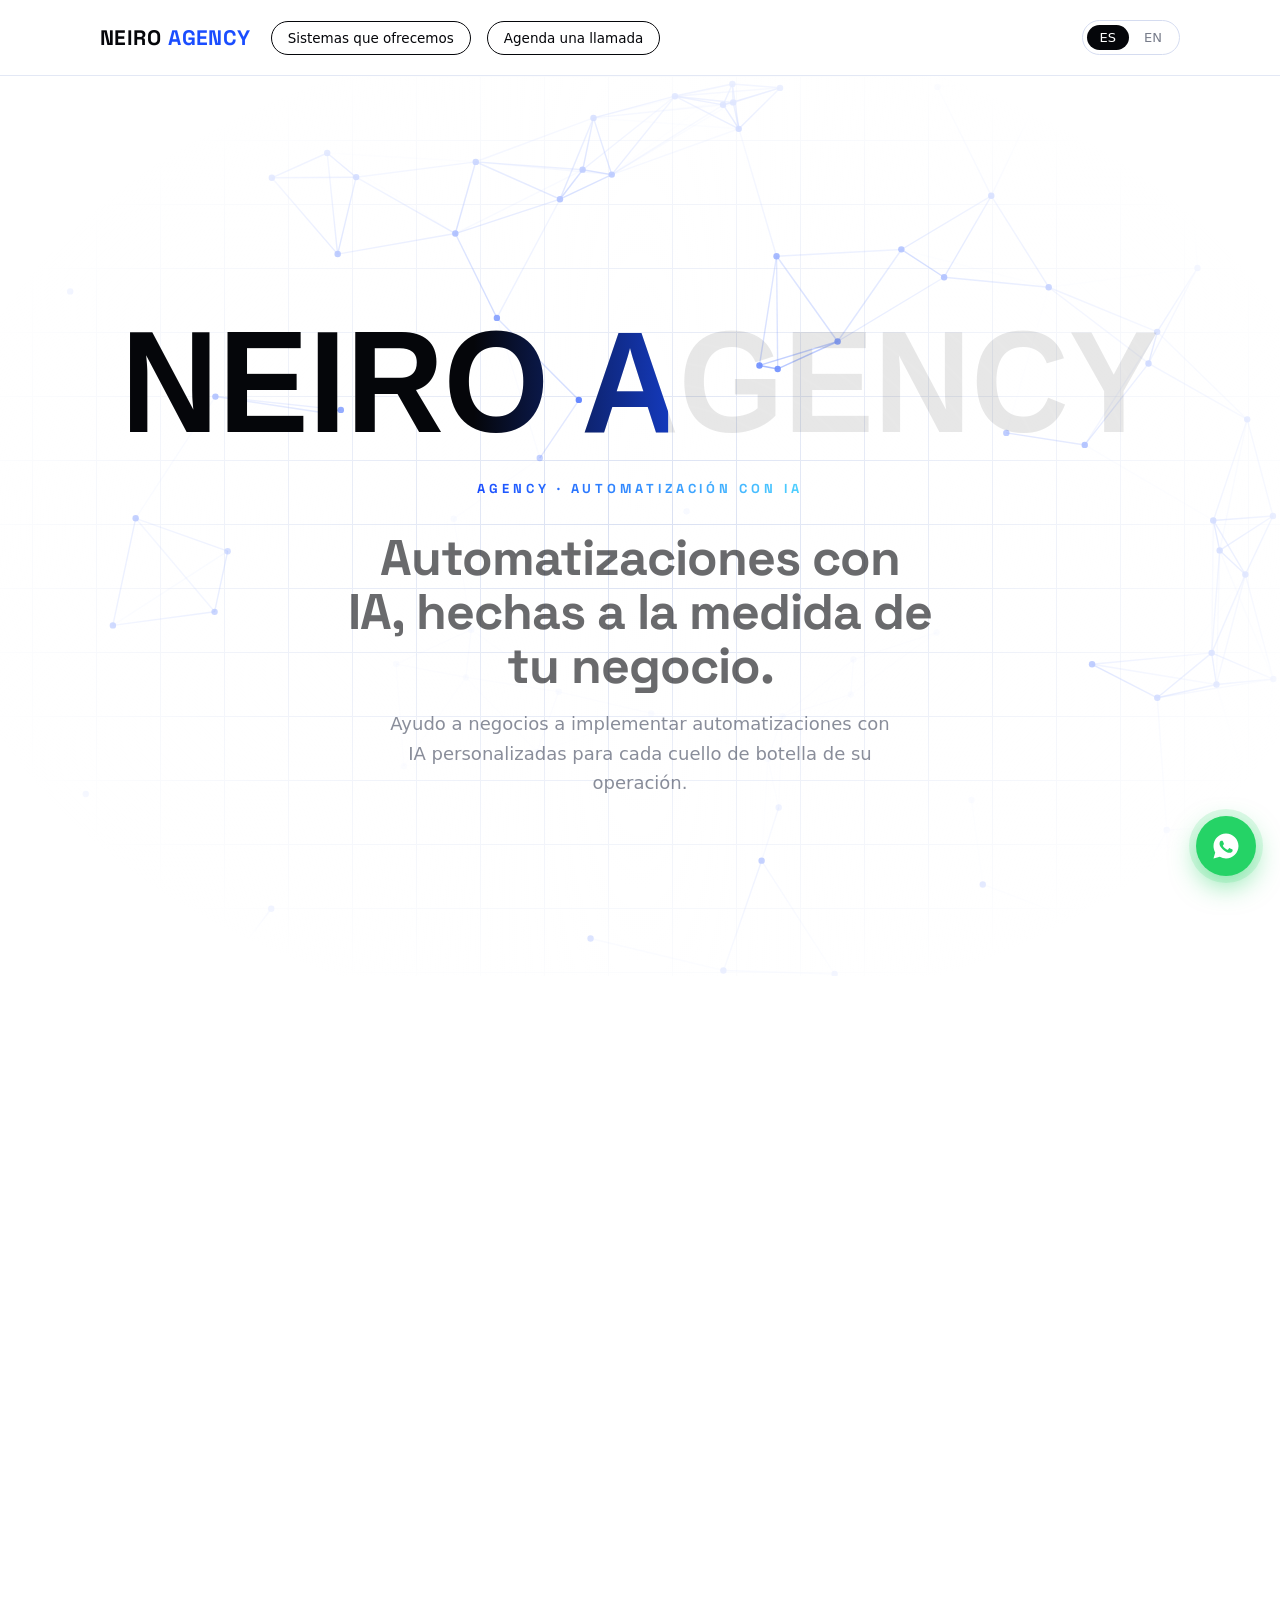
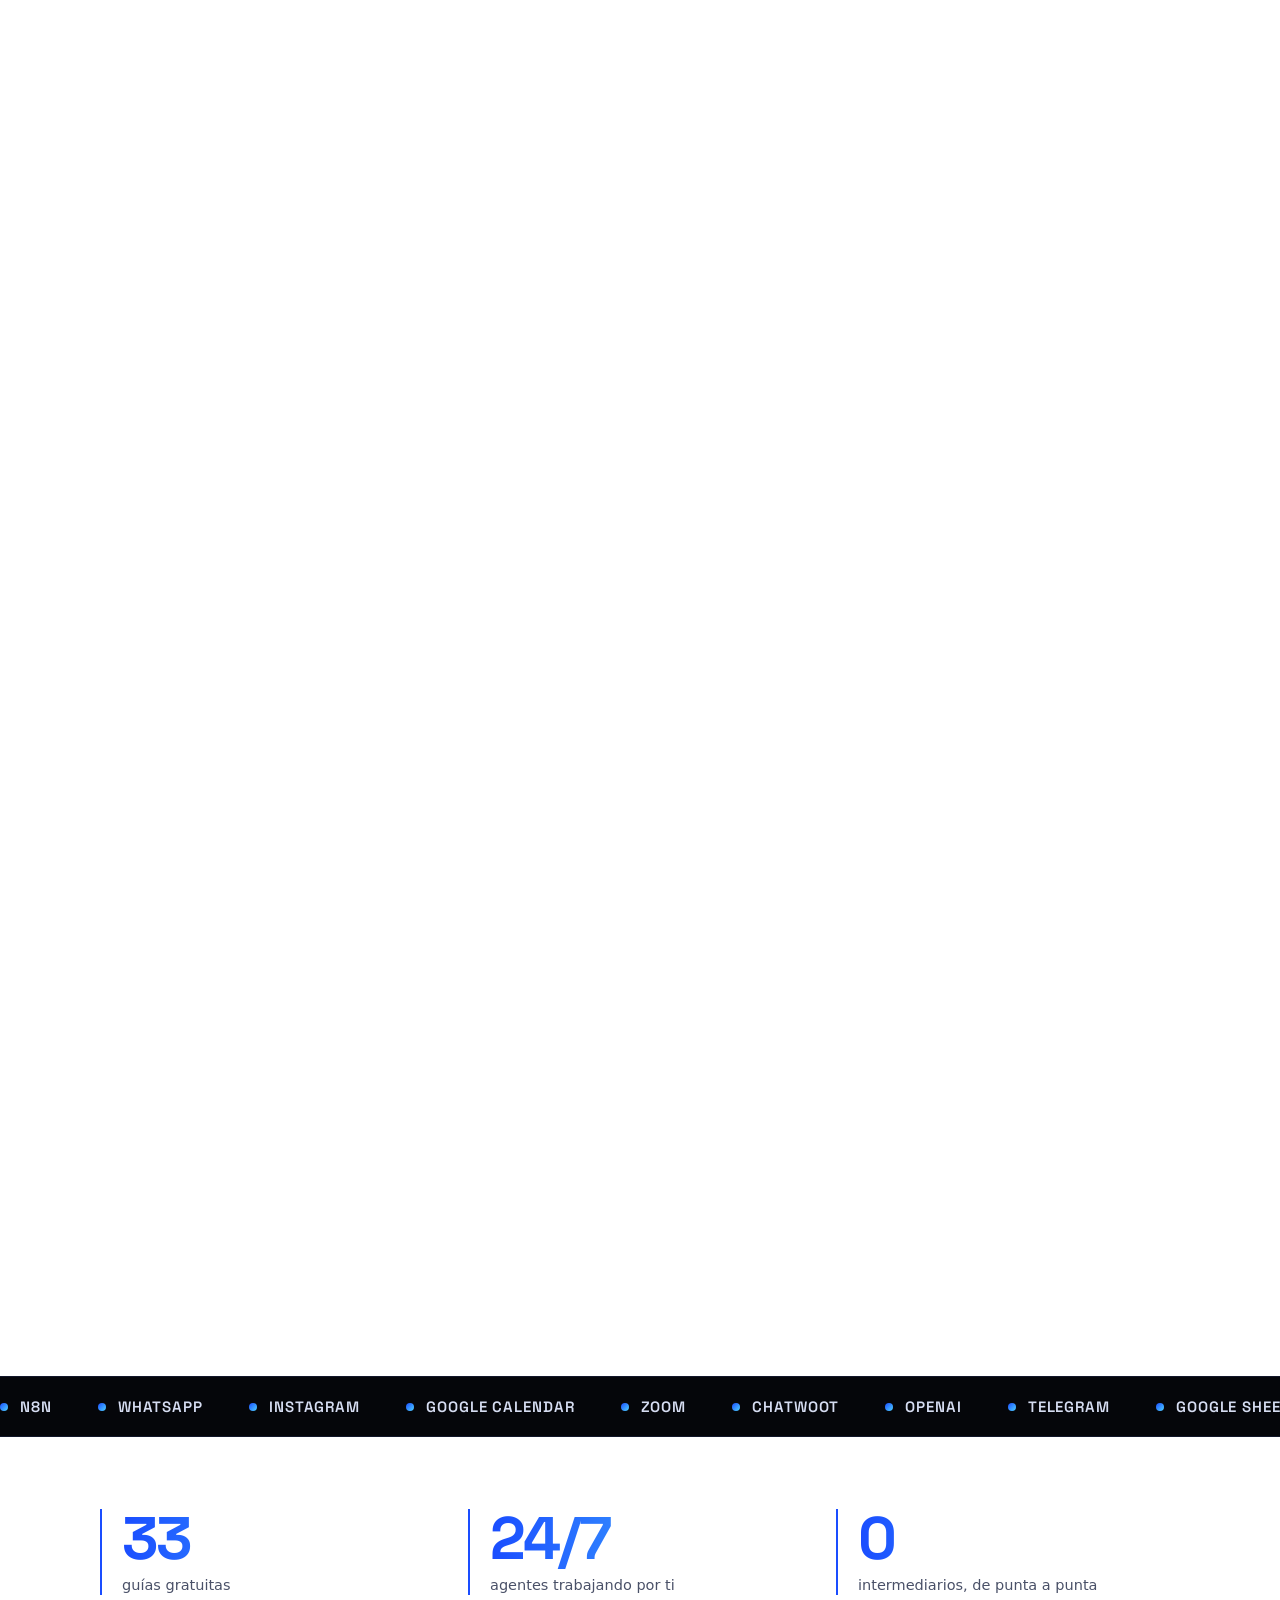
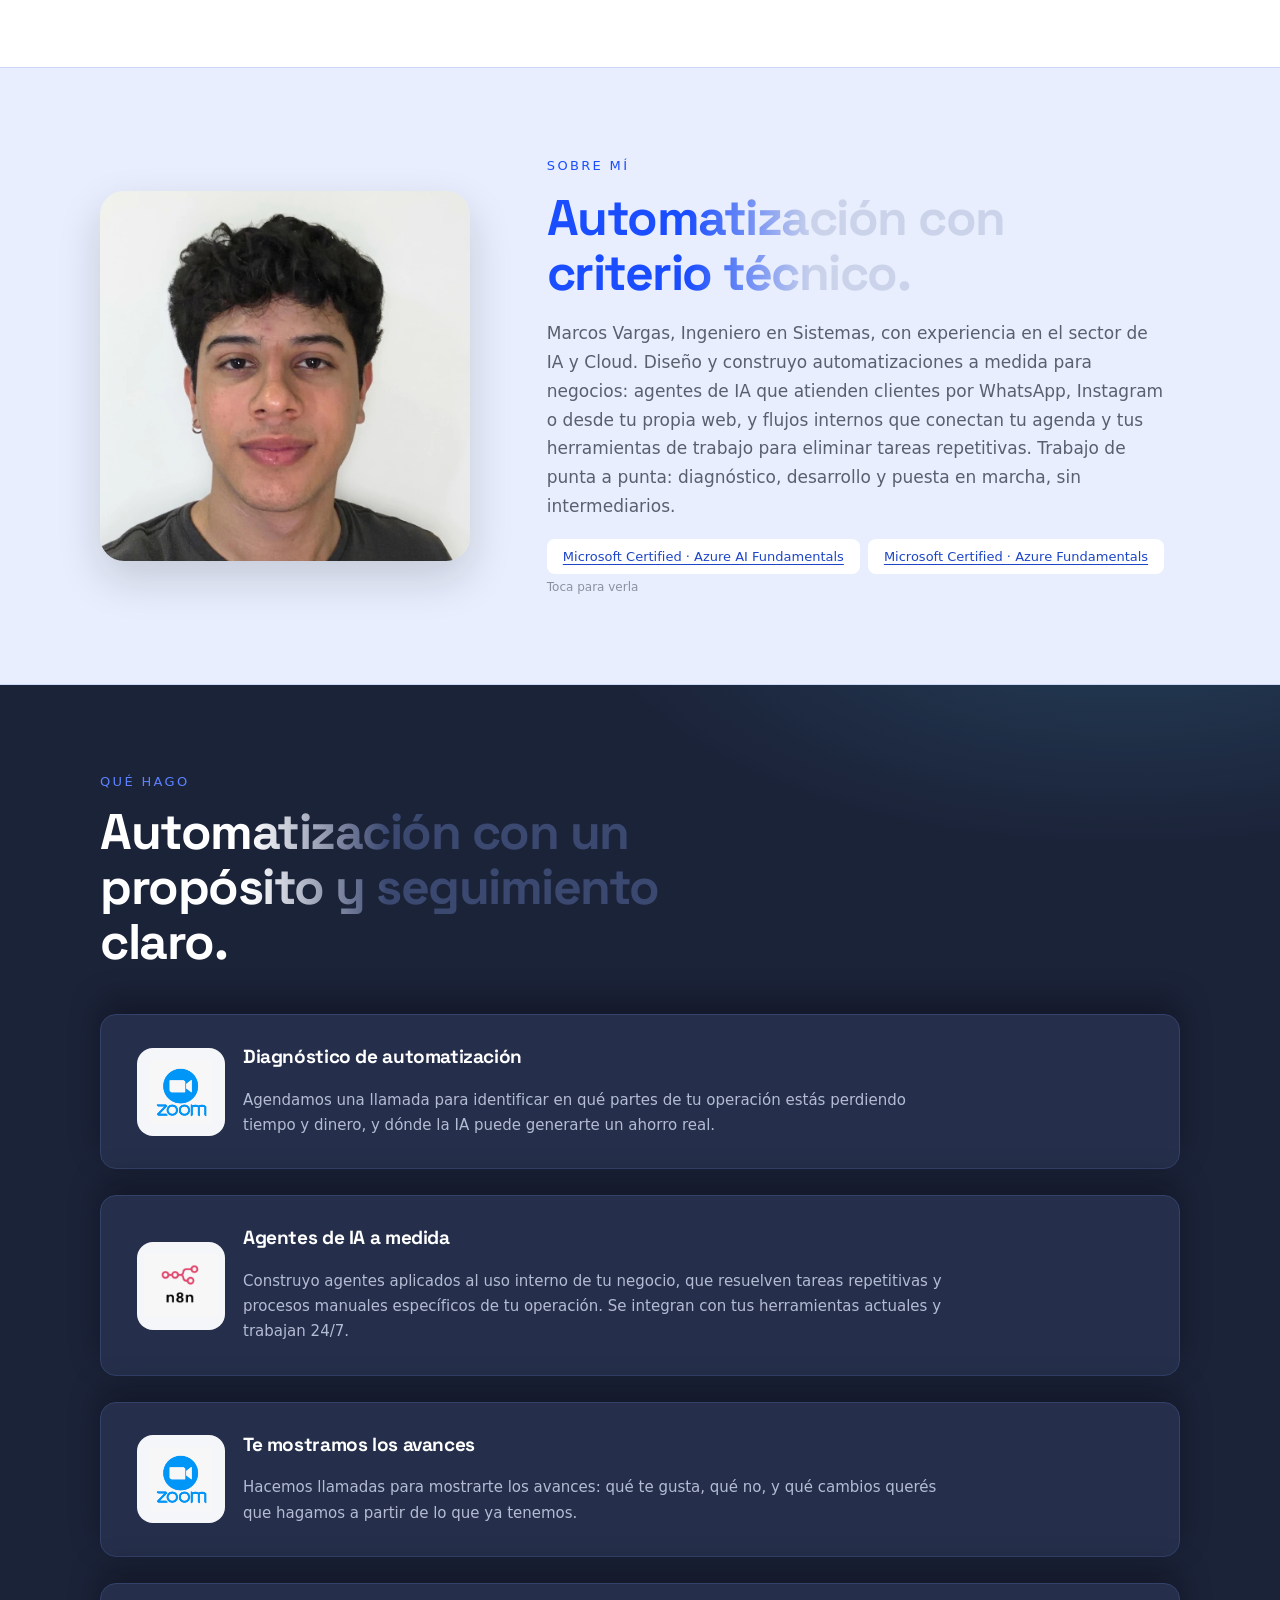
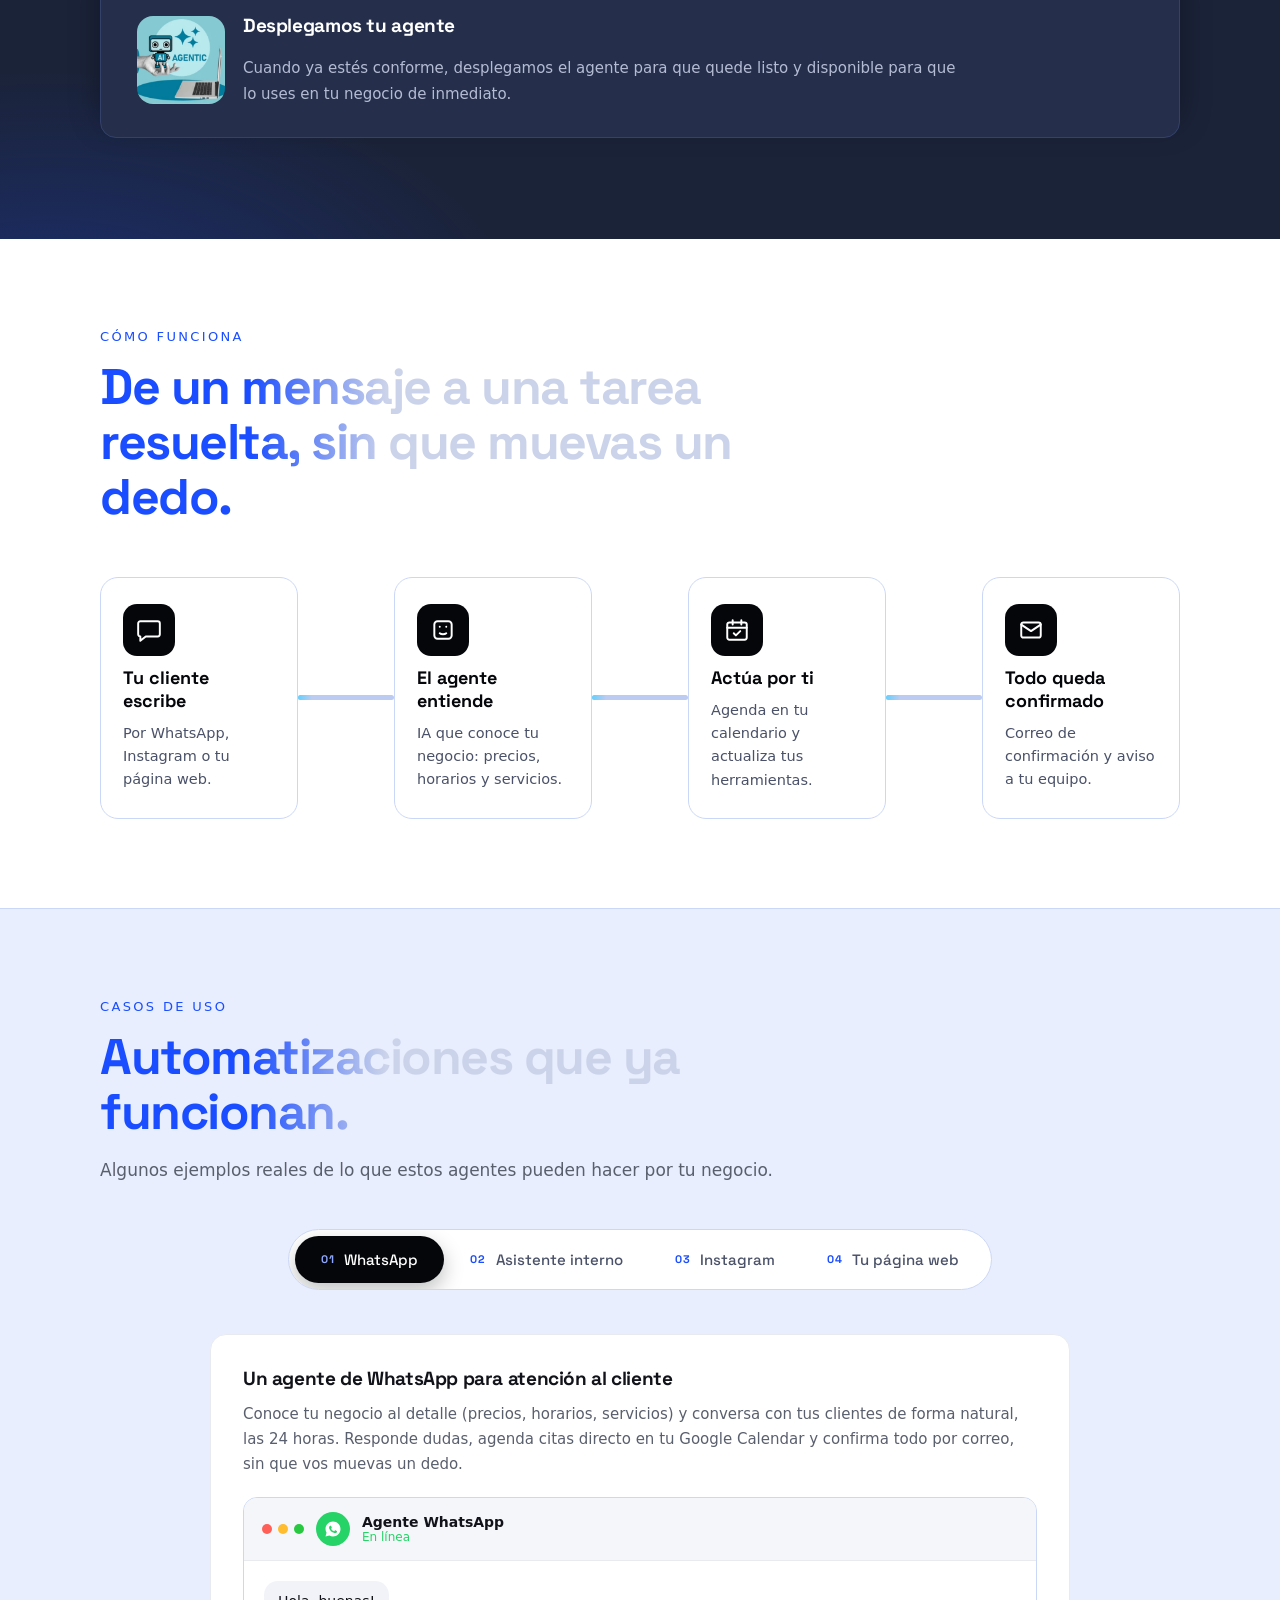
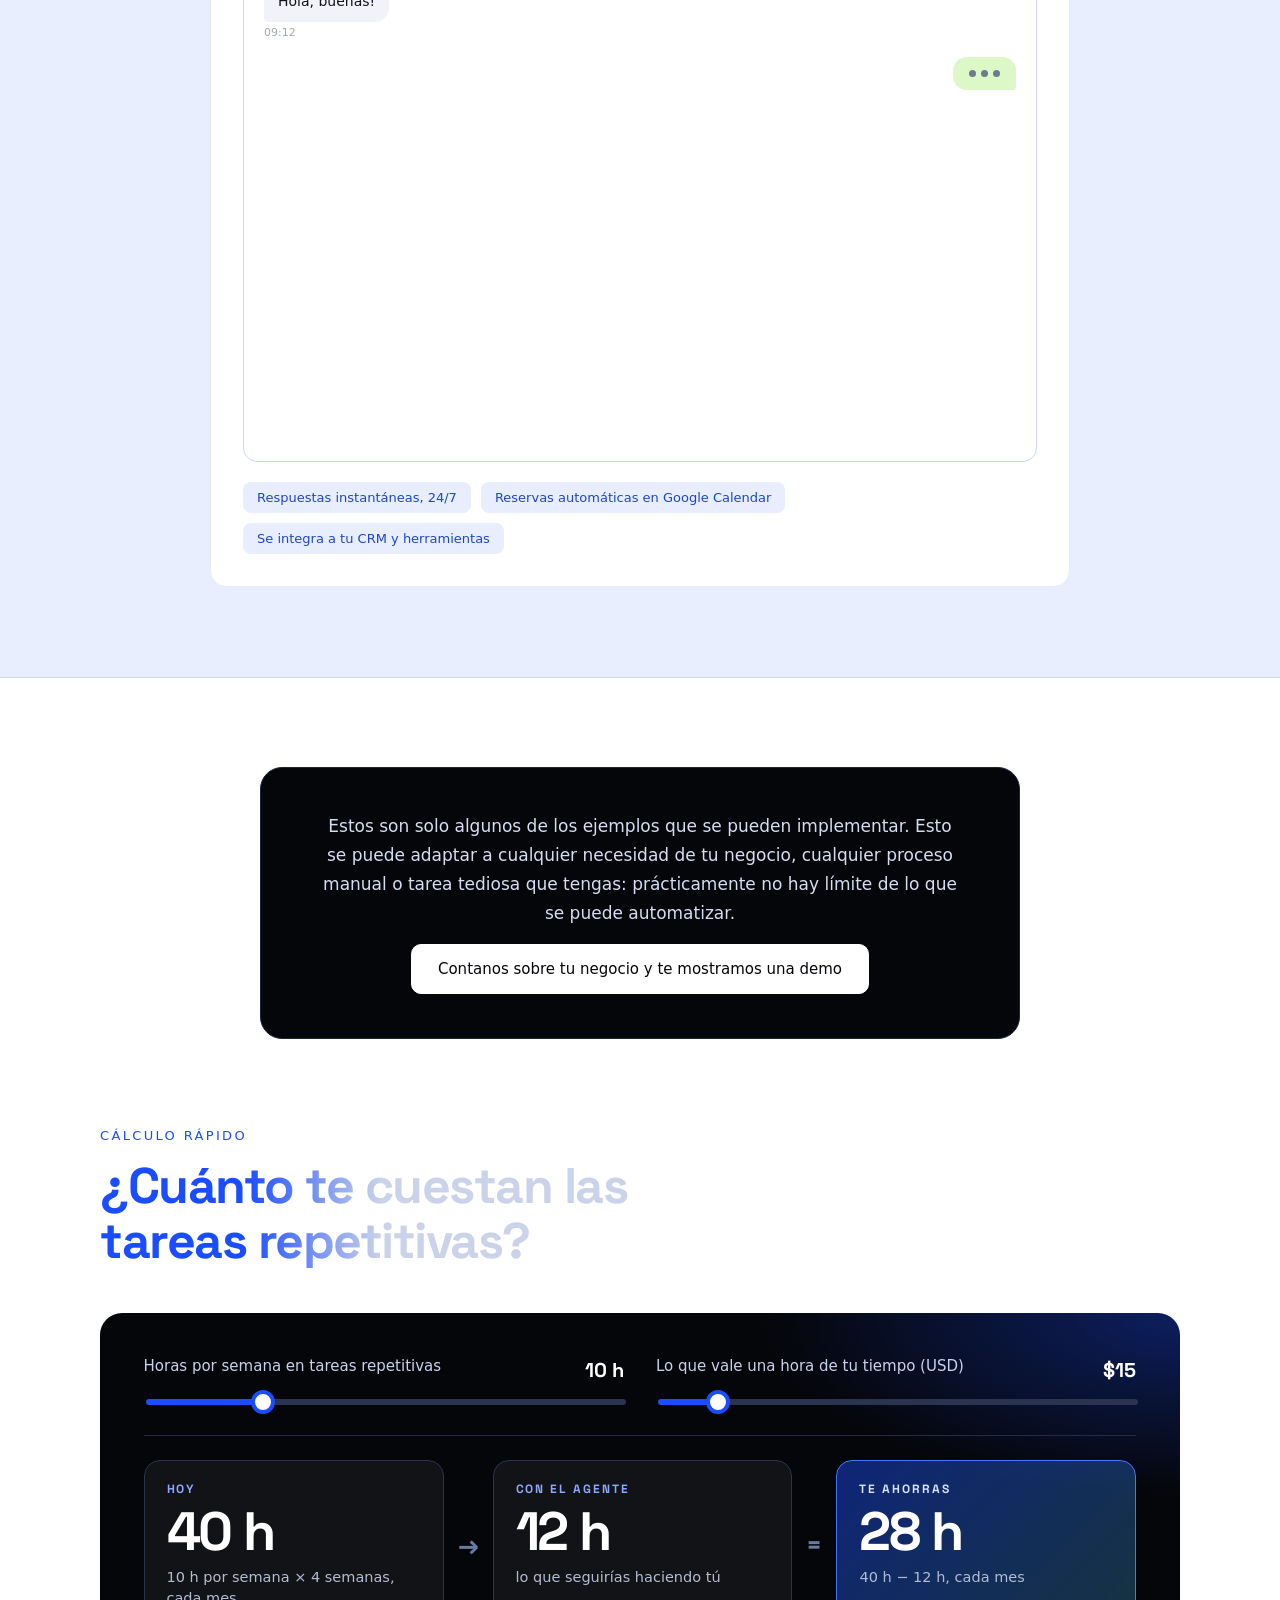
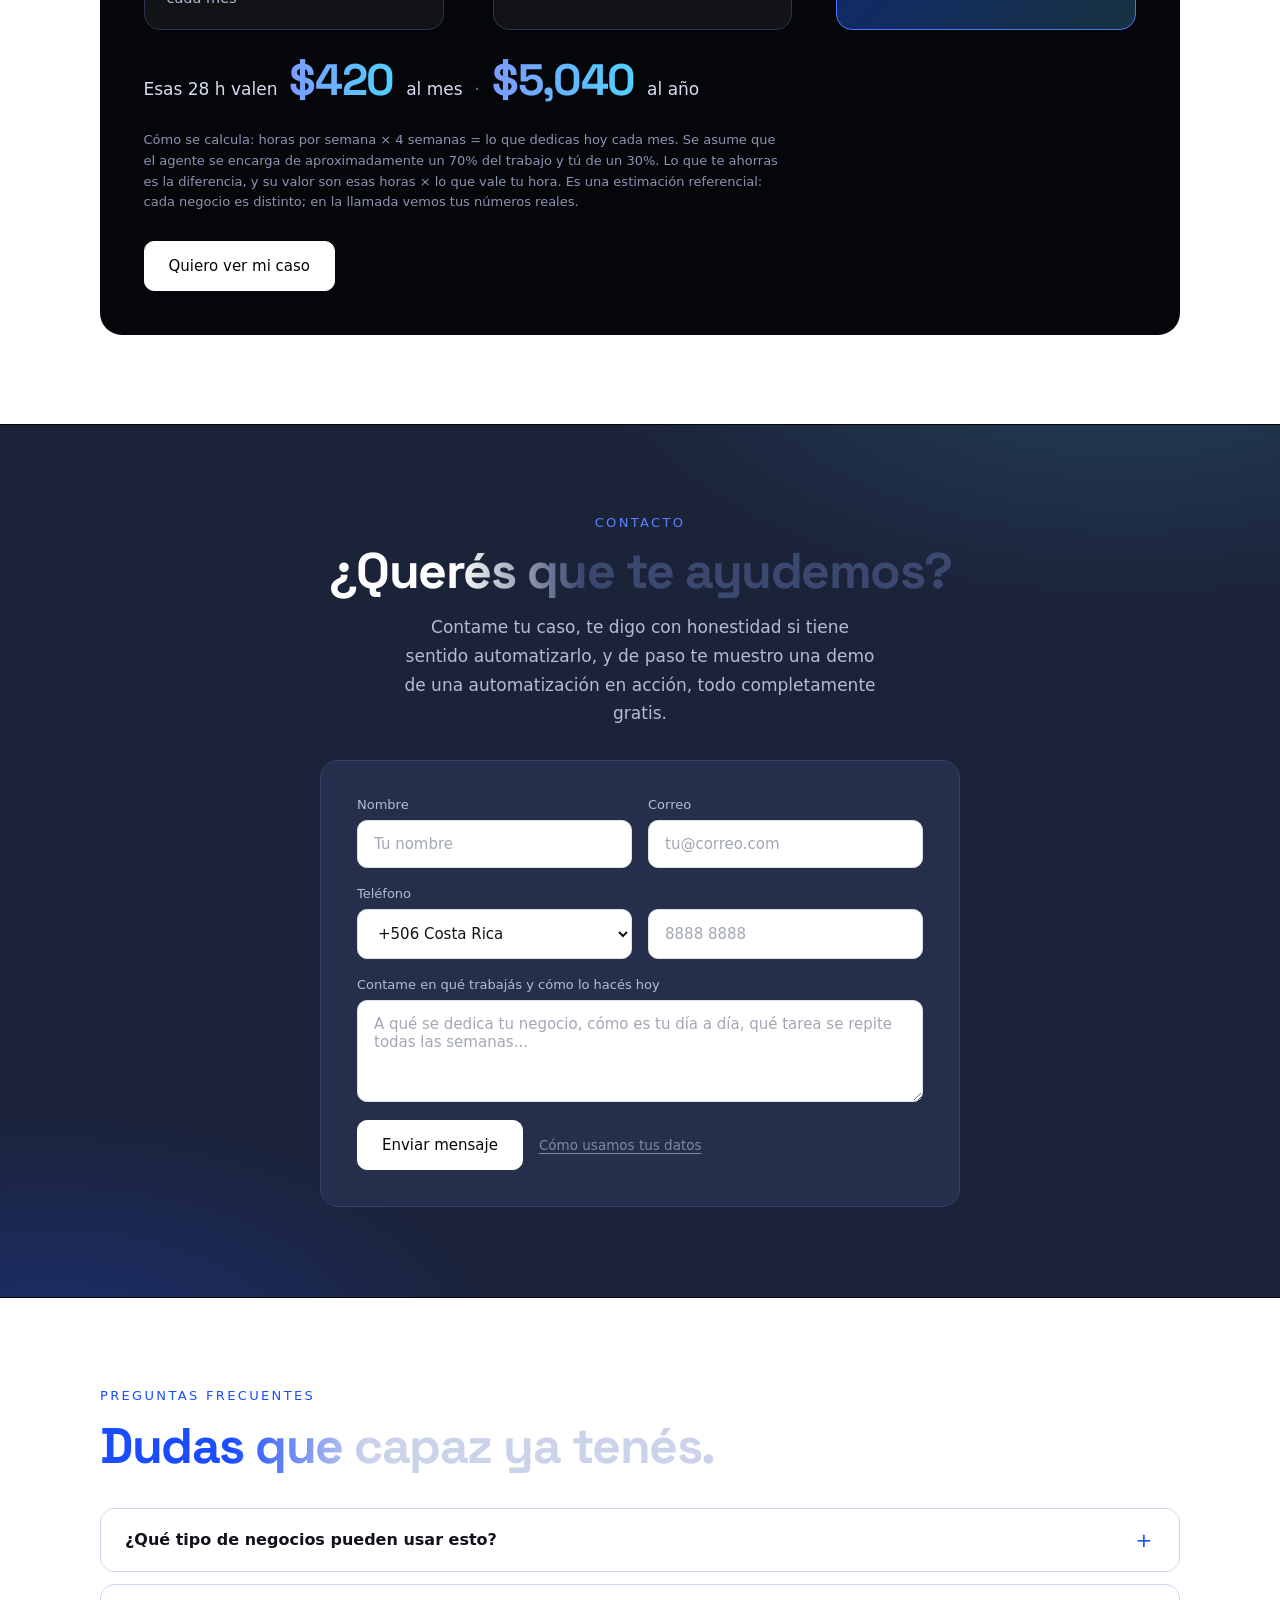
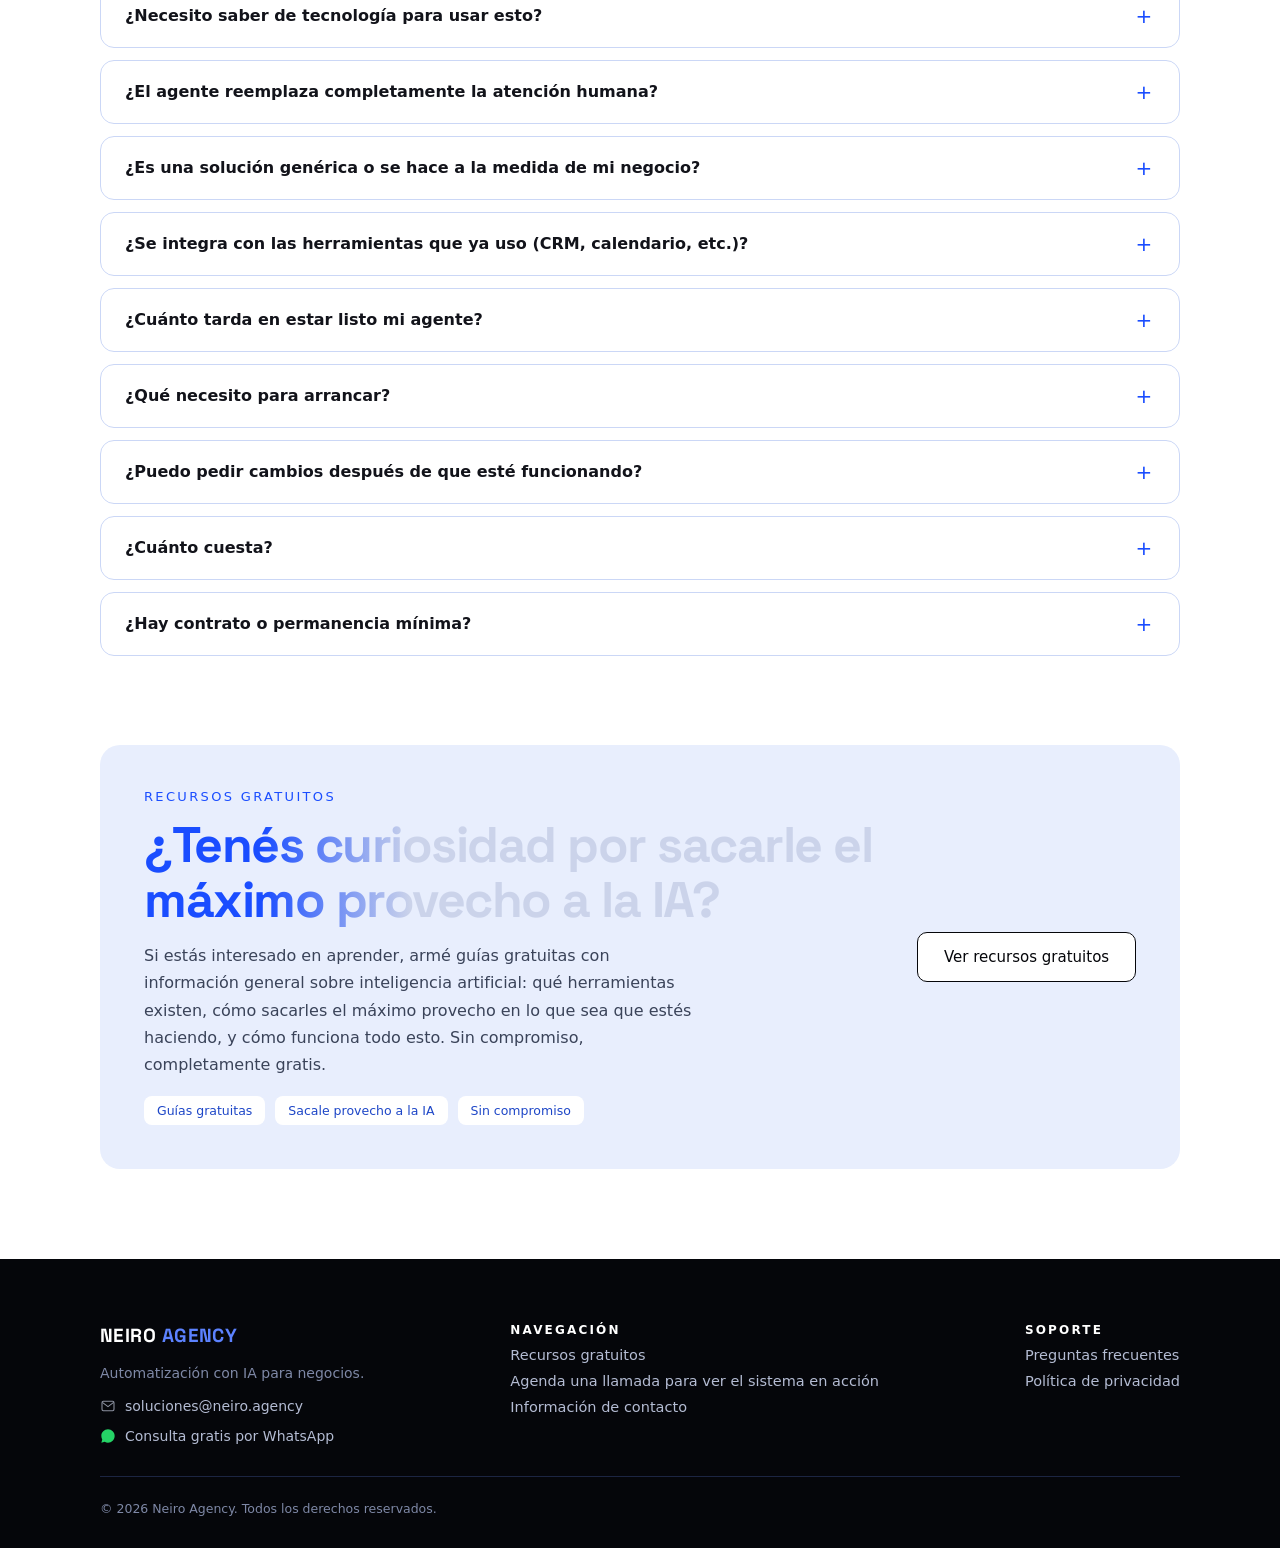
==== commit b7517103: "Tres guías nuevas (c26-c28: ECC, motion graphics y skills de diseño web), contador a 33 e iconos ani" ====
--- a/index.html
+++ b/index.html
@@ -196,7 +196,7 @@
 </div>
 
 <section class="stats">
-  <div class="stat reveal"><b data-count="30">30</b><span data-en="free guides">guías gratuitas</span></div>
+  <div class="stat reveal"><b data-count="33">33</b><span data-en="free guides">guías gratuitas</span></div>
   <div class="stat reveal" data-d="1"><b>24/7</b><span data-en="agents working for you">agentes trabajando por ti</span></div>
     <div class="stat reveal" data-d="2"><b data-count="0">0</b><span data-en="middlemen, end to end">intermediarios, de punta a punta</span></div>
 </section>
--- a/neiro-theme.css
+++ b/neiro-theme.css
@@ -534,3 +534,21 @@
 .calc-box.mglow::before { background: radial-gradient(240px circle at var(--gx, 50%) var(--gy, 50%), var(--glow-c), transparent 60%); }
 .lift.tilt::after { background: radial-gradient(300px circle at var(--gx, 50%) var(--gy, 50%), rgba(26,77,255,.14), transparent 55%); }
 .mglow.wide::before, #contacto.mglow.wide::before, #agenda.mglow.wide::before { background: radial-gradient(340px circle at var(--gx, 50%) var(--gy, 40%), rgba(79,209,255,.065), transparent 62%); }
+
+/* ---- Iconos animados de las guias (recursos.html) ---- */
+.guide-ic { width: 46px; height: 46px; border-radius: 13px; background: #EDF2FF; color: #1A4DFF; display: flex; align-items: center; justify-content: center; flex-shrink: 0; transition: background .25s ease, color .25s ease; }
+.guide-ic svg { width: 24px; height: 24px; transform-origin: 50% 50%; }
+.guide-ic.is-on { background: #1A4DFF; color: #fff; }
+.lift:hover .guide-ic { background: #D3E1FF; }
+.lift:hover .guide-ic.is-on { background: #1A4DFF; }
+@keyframes ic-float { 0%, 100% { transform: translateY(1.5px); } 50% { transform: translateY(-2.5px); } }
+@keyframes ic-pulse { 0%, 100% { transform: scale(1); } 50% { transform: scale(1.14); } }
+@keyframes ic-spin { to { transform: rotate(360deg); } }
+@keyframes ic-wiggle { 0%, 100% { transform: rotate(0); } 25% { transform: rotate(-9deg); } 75% { transform: rotate(9deg); } }
+@keyframes ic-bob { 0%, 100% { transform: translateY(-2px); } 50% { transform: translateY(2.5px); } }
+.ic-float svg { animation: ic-float 3.2s ease-in-out infinite; }
+.ic-pulse svg { animation: ic-pulse 2.6s ease-in-out infinite; }
+.ic-spin svg { animation: ic-spin 14s linear infinite; }
+.ic-wiggle svg { animation: ic-wiggle 3.4s ease-in-out infinite; }
+.ic-bob svg { animation: ic-bob 2.4s ease-in-out infinite; }
+@media (prefers-reduced-motion: reduce) { .guide-ic svg { animation: none !important; } }
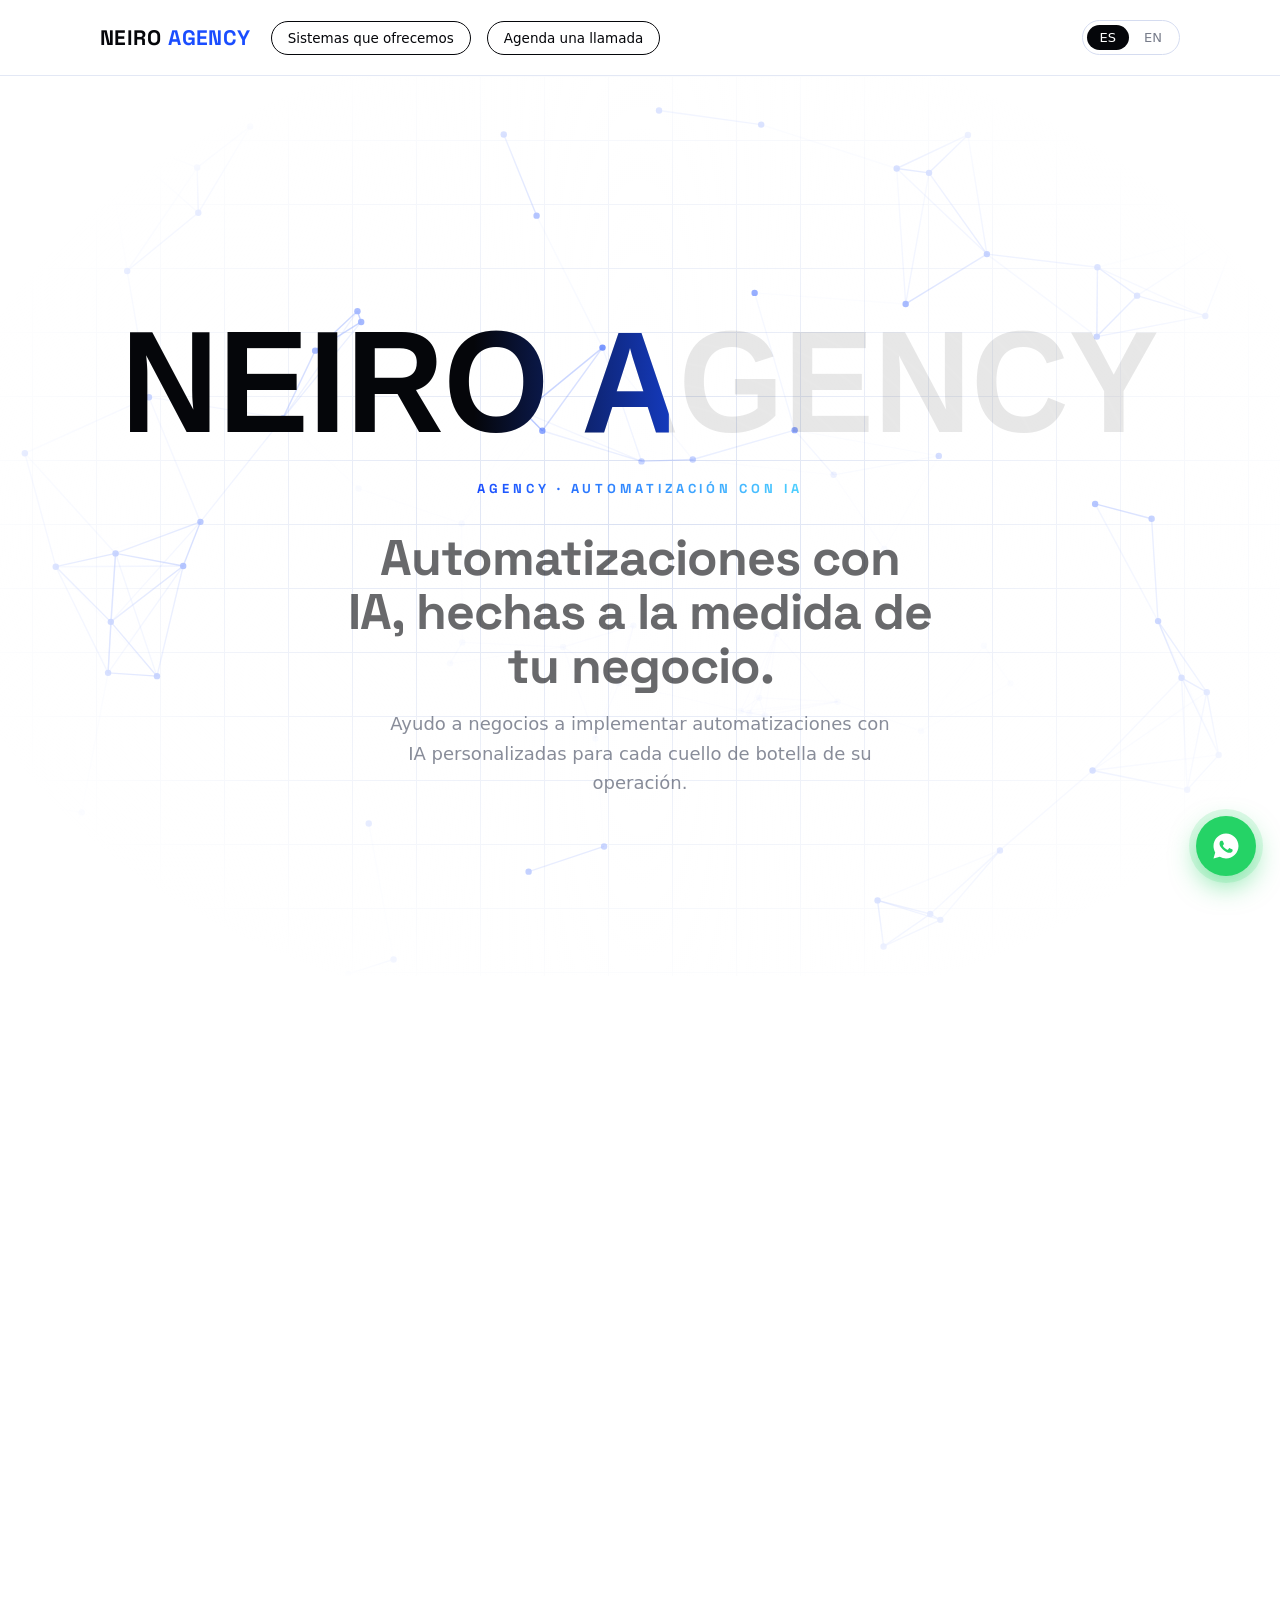
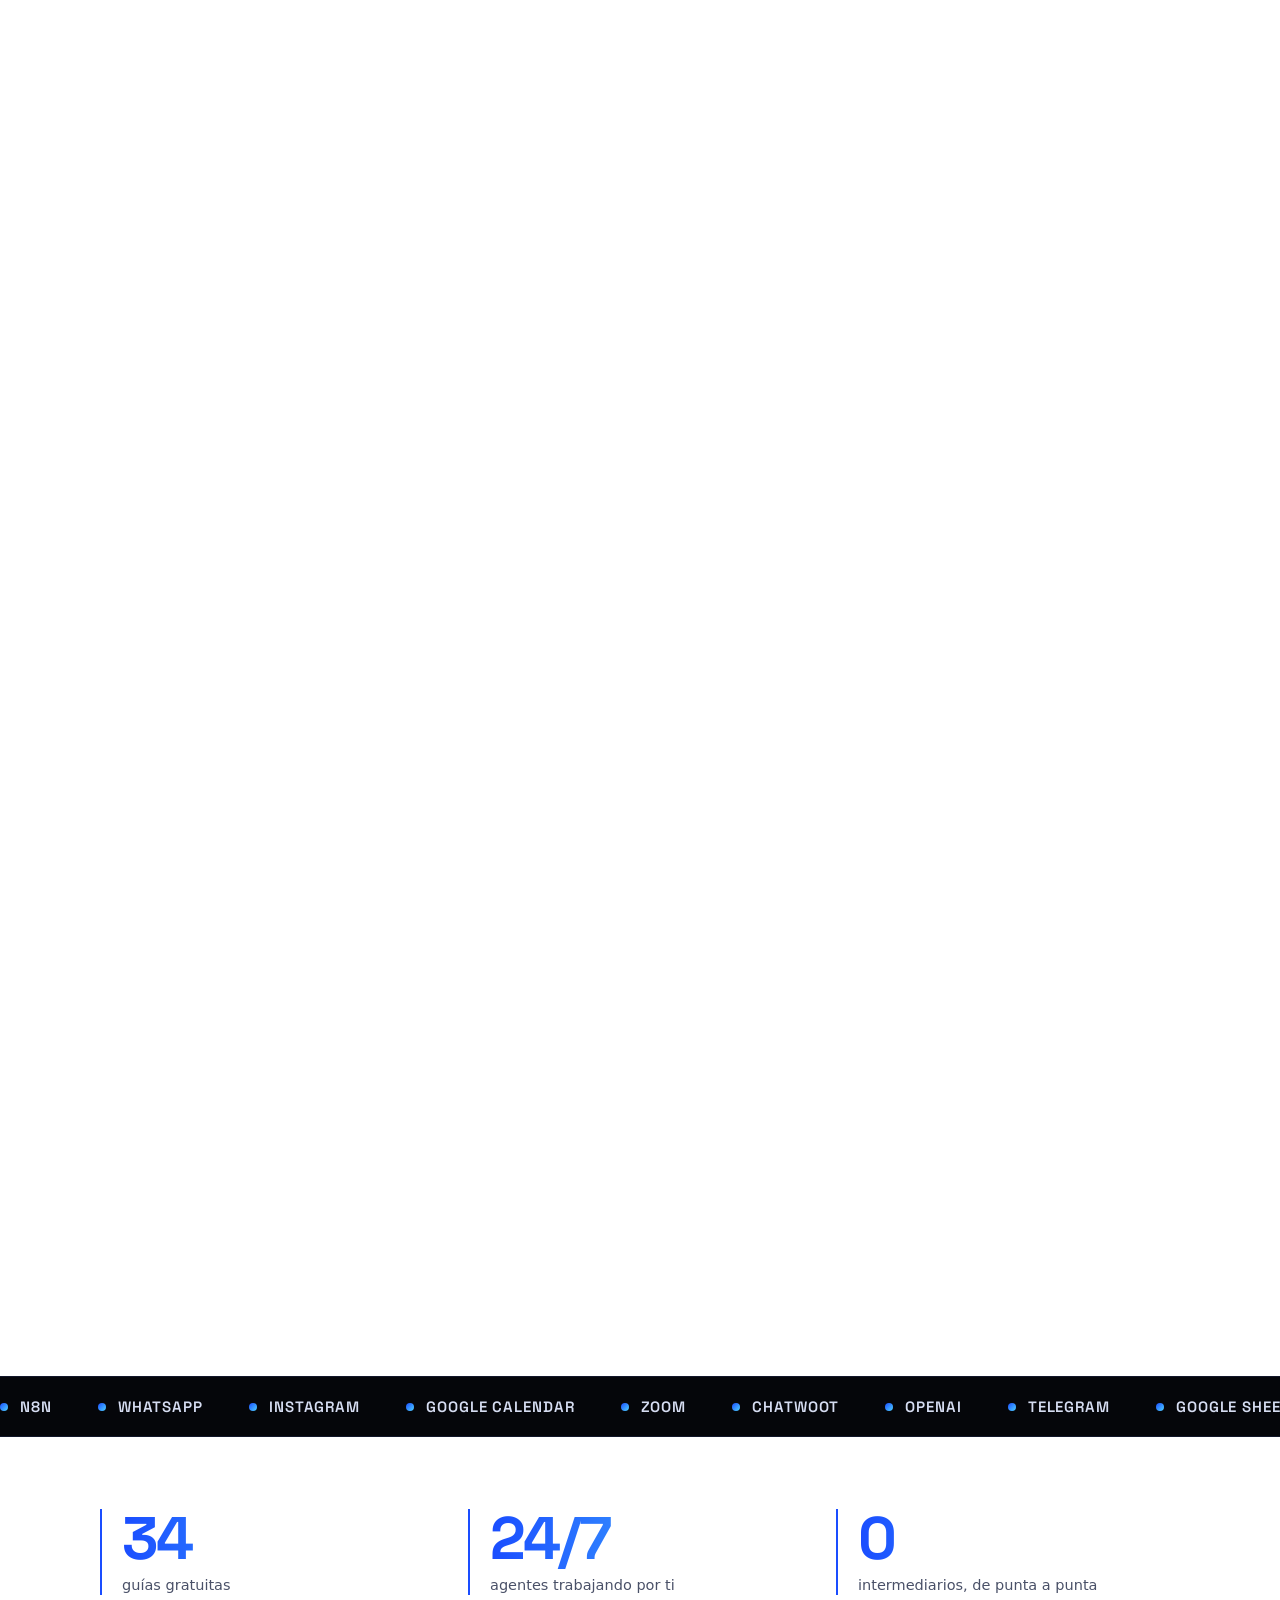
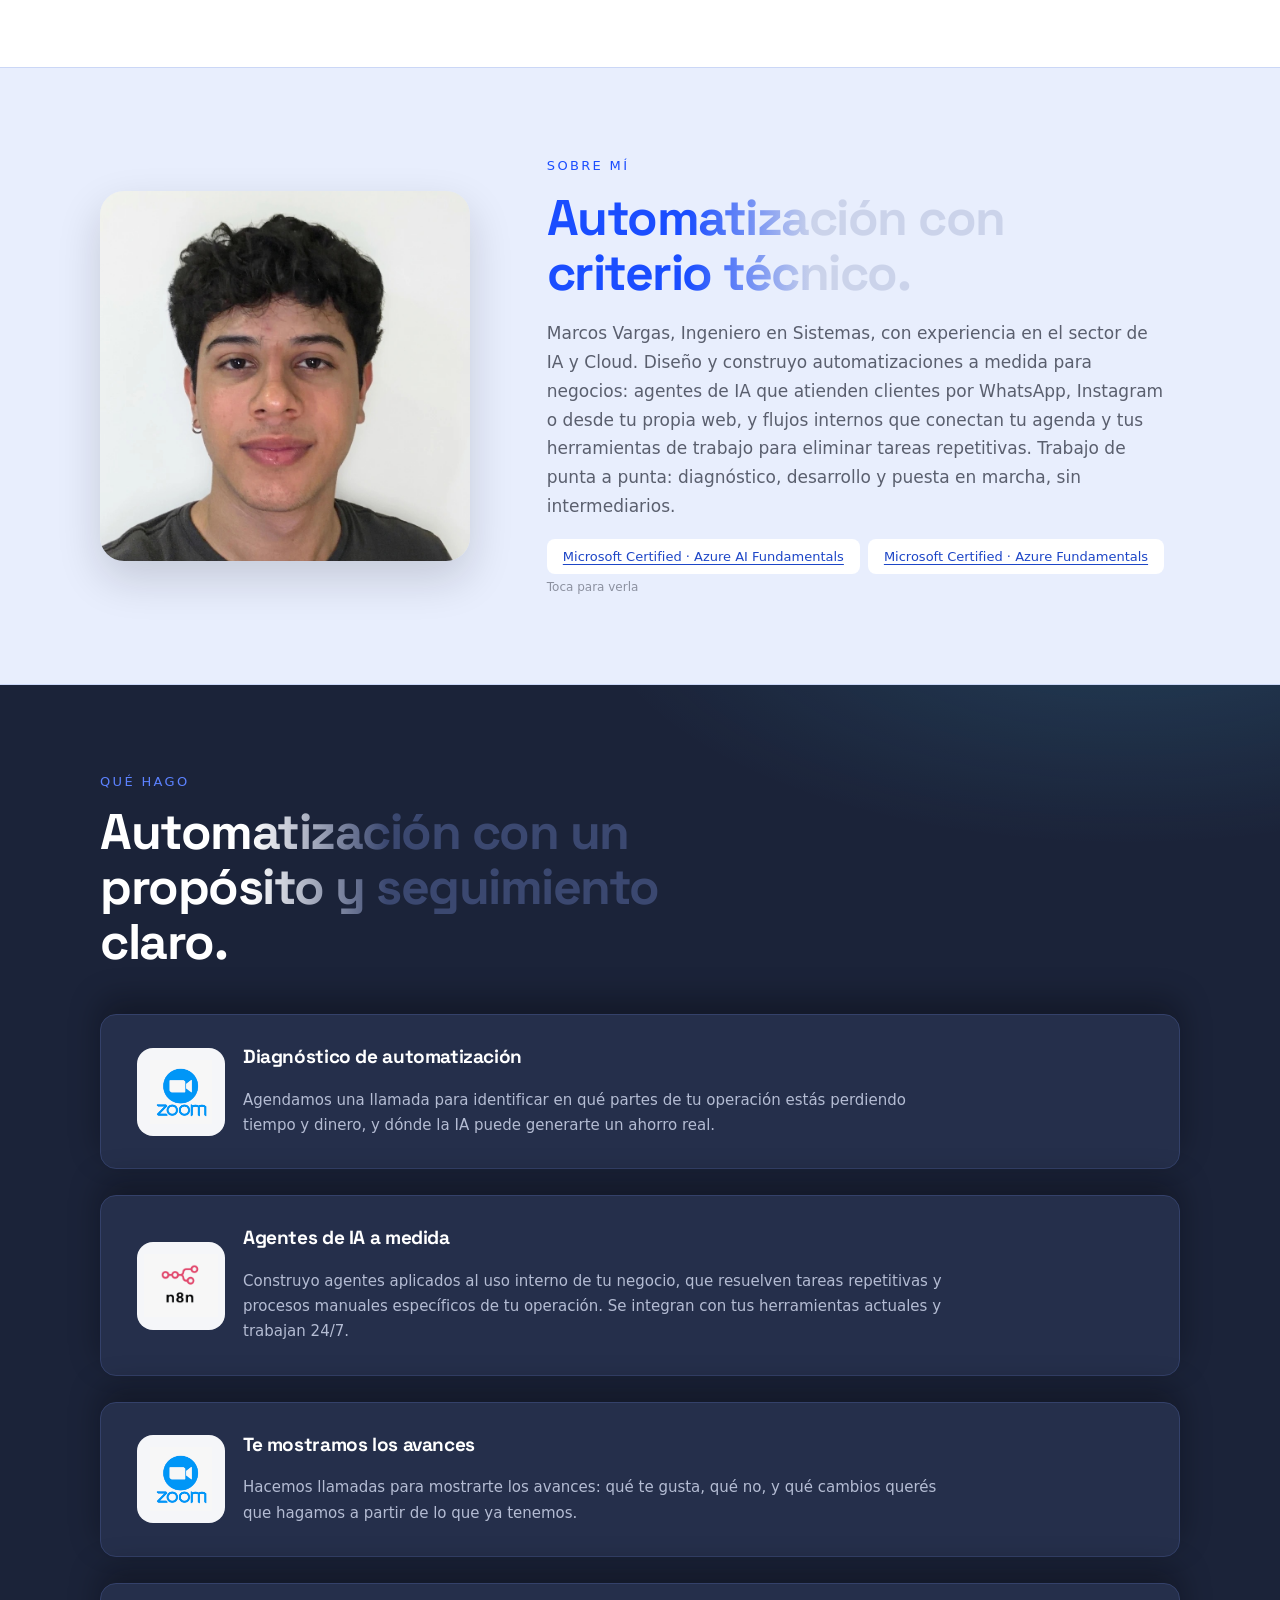
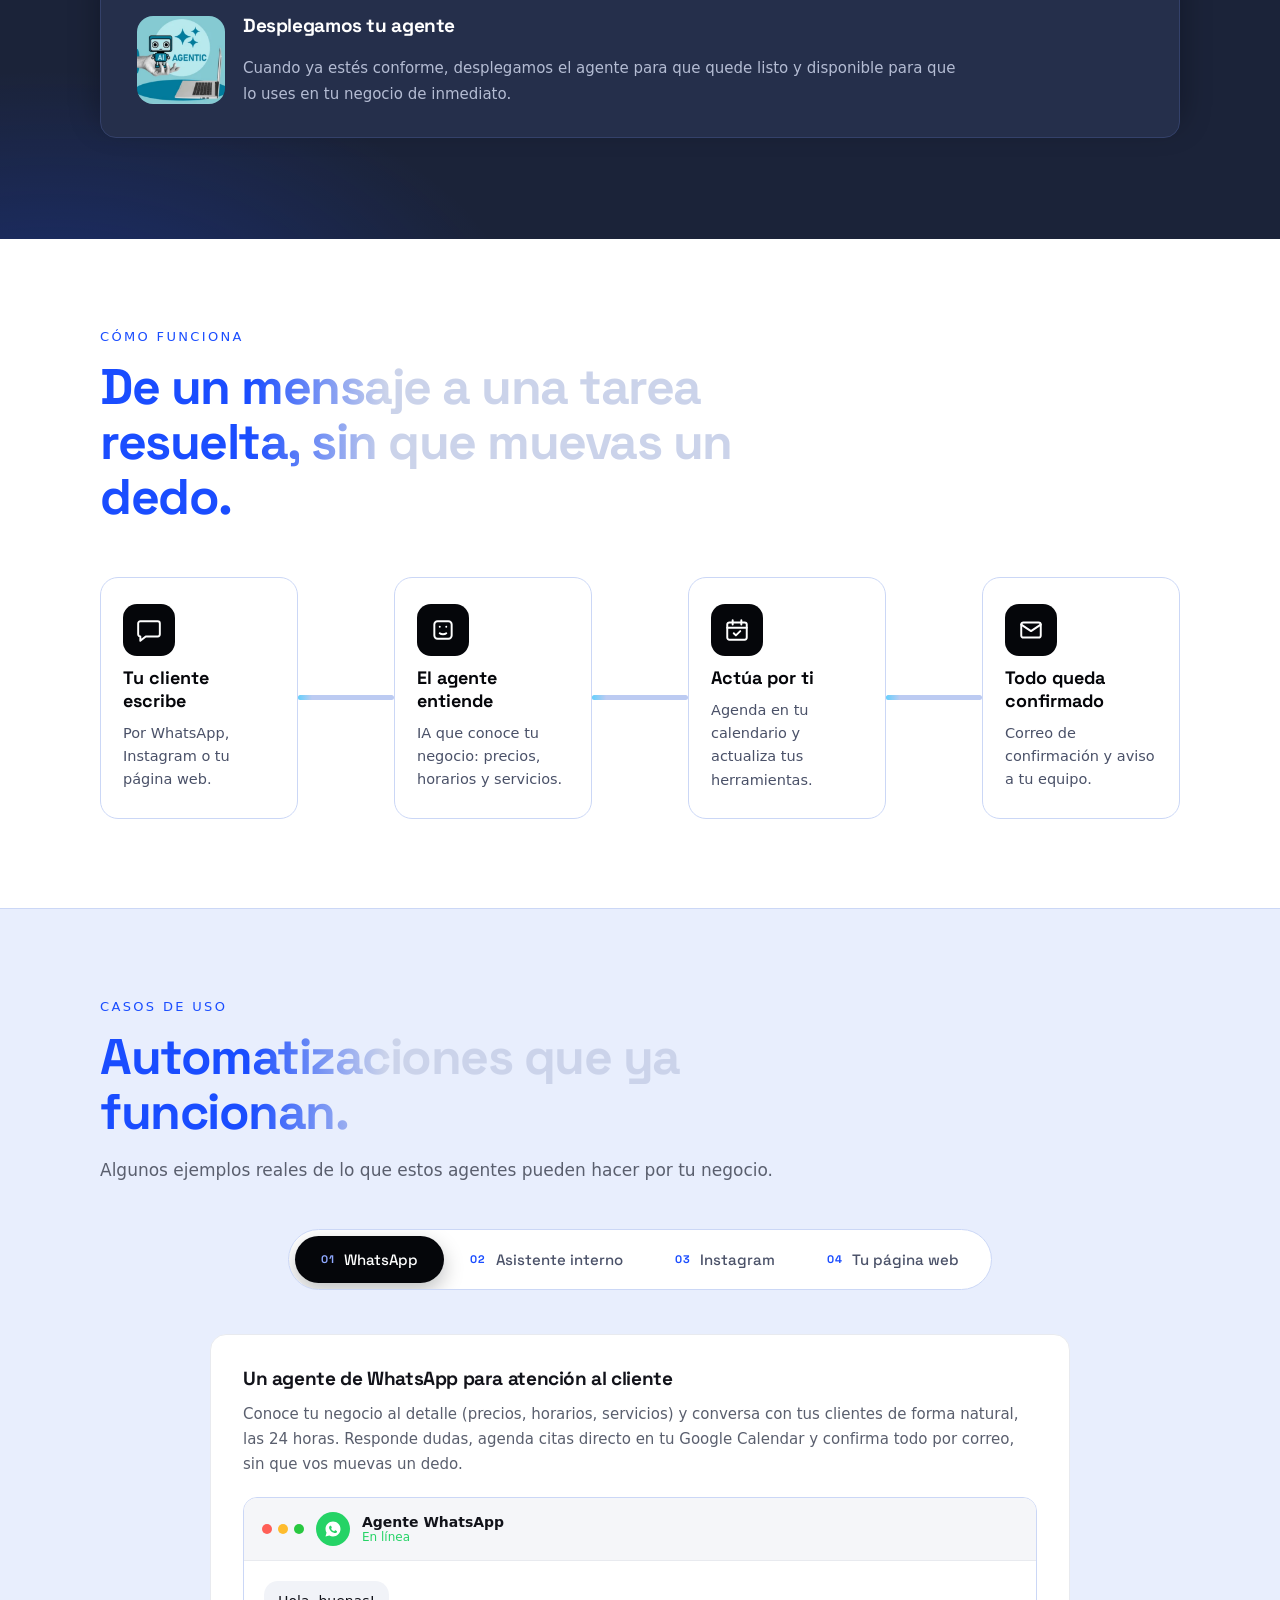
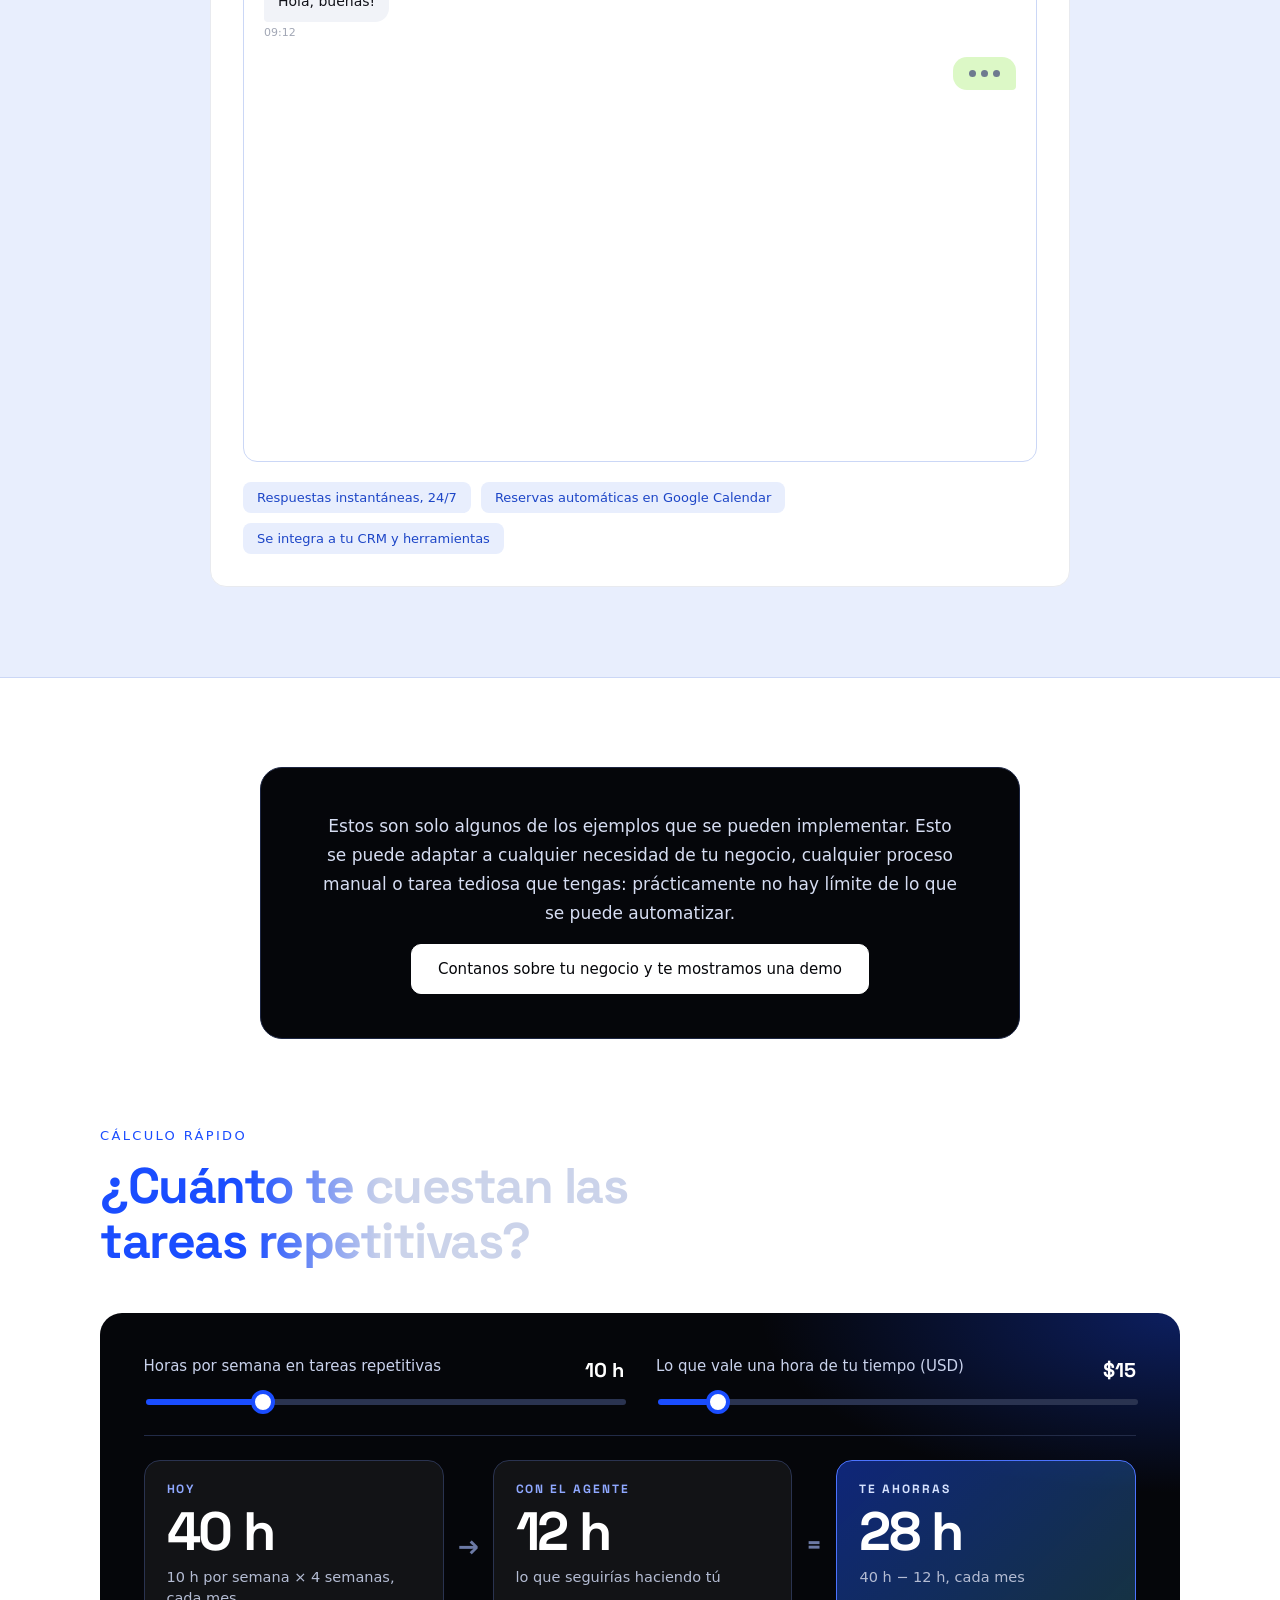
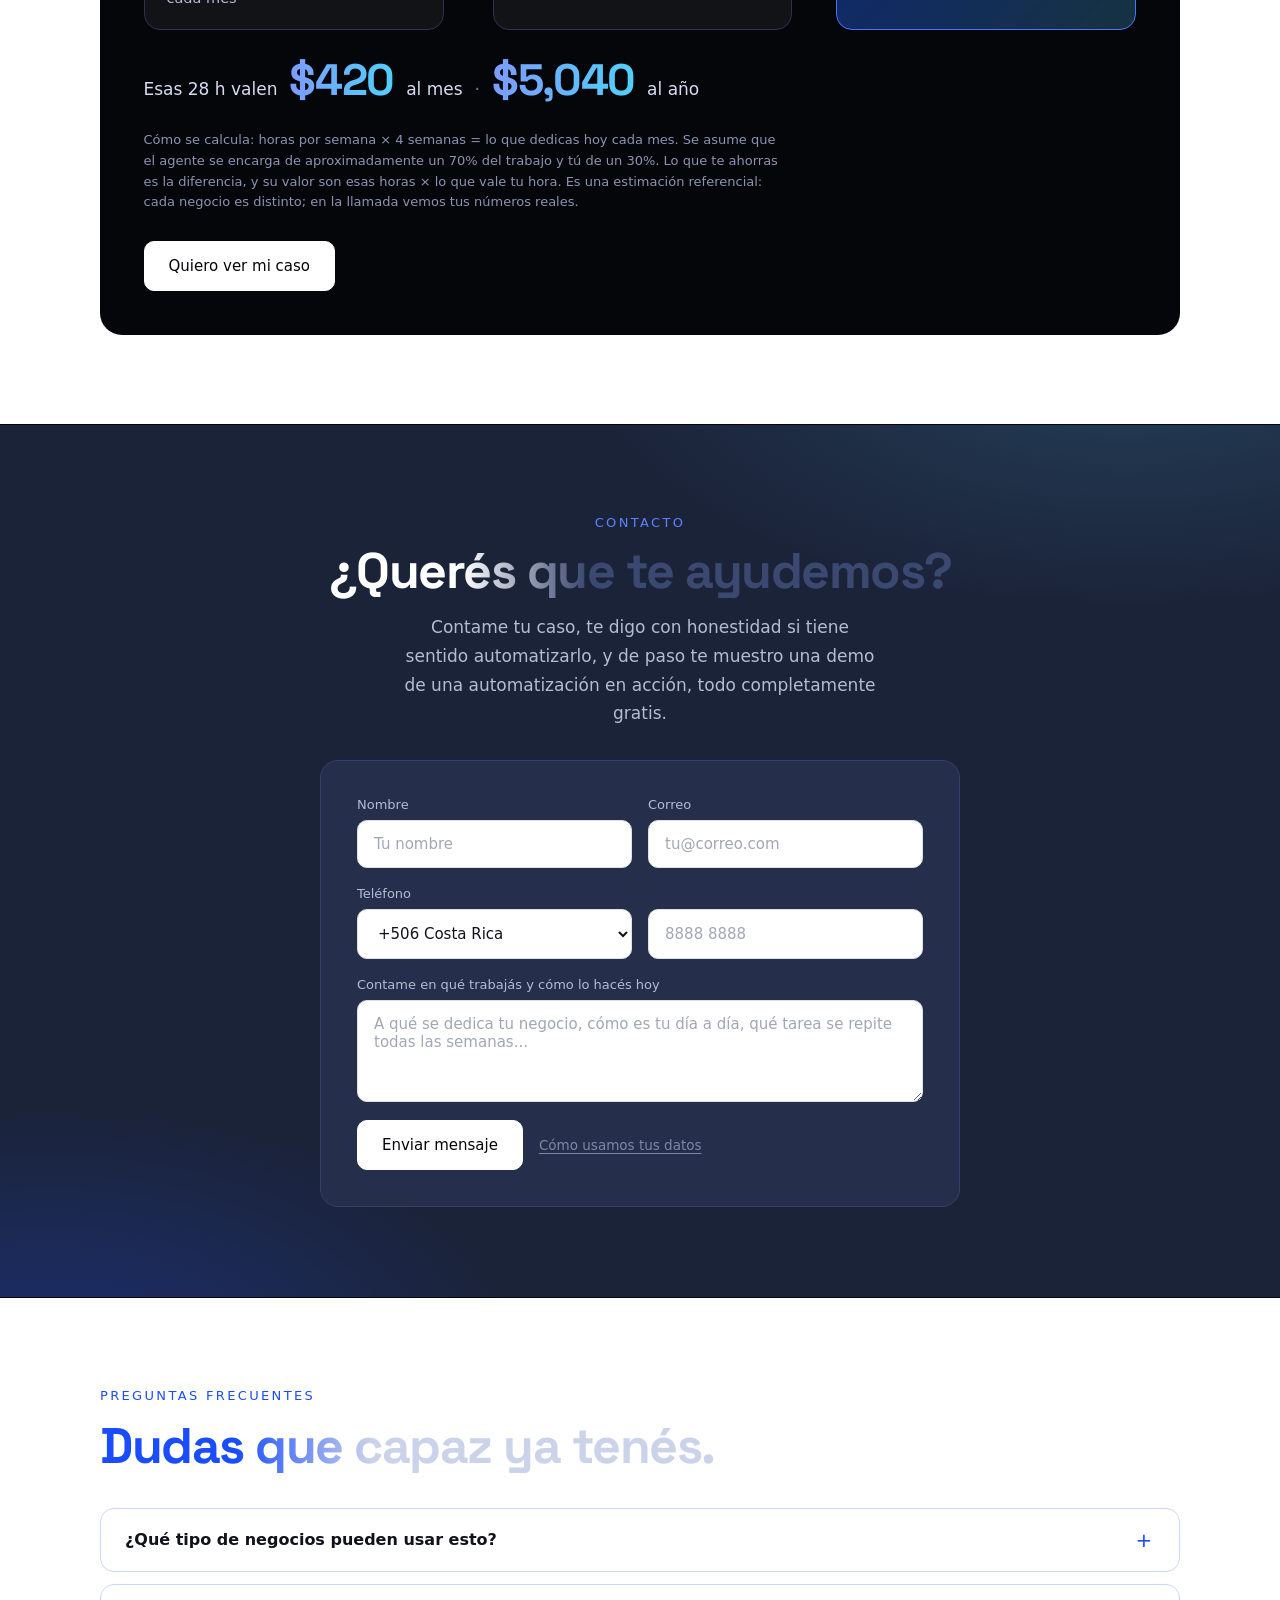
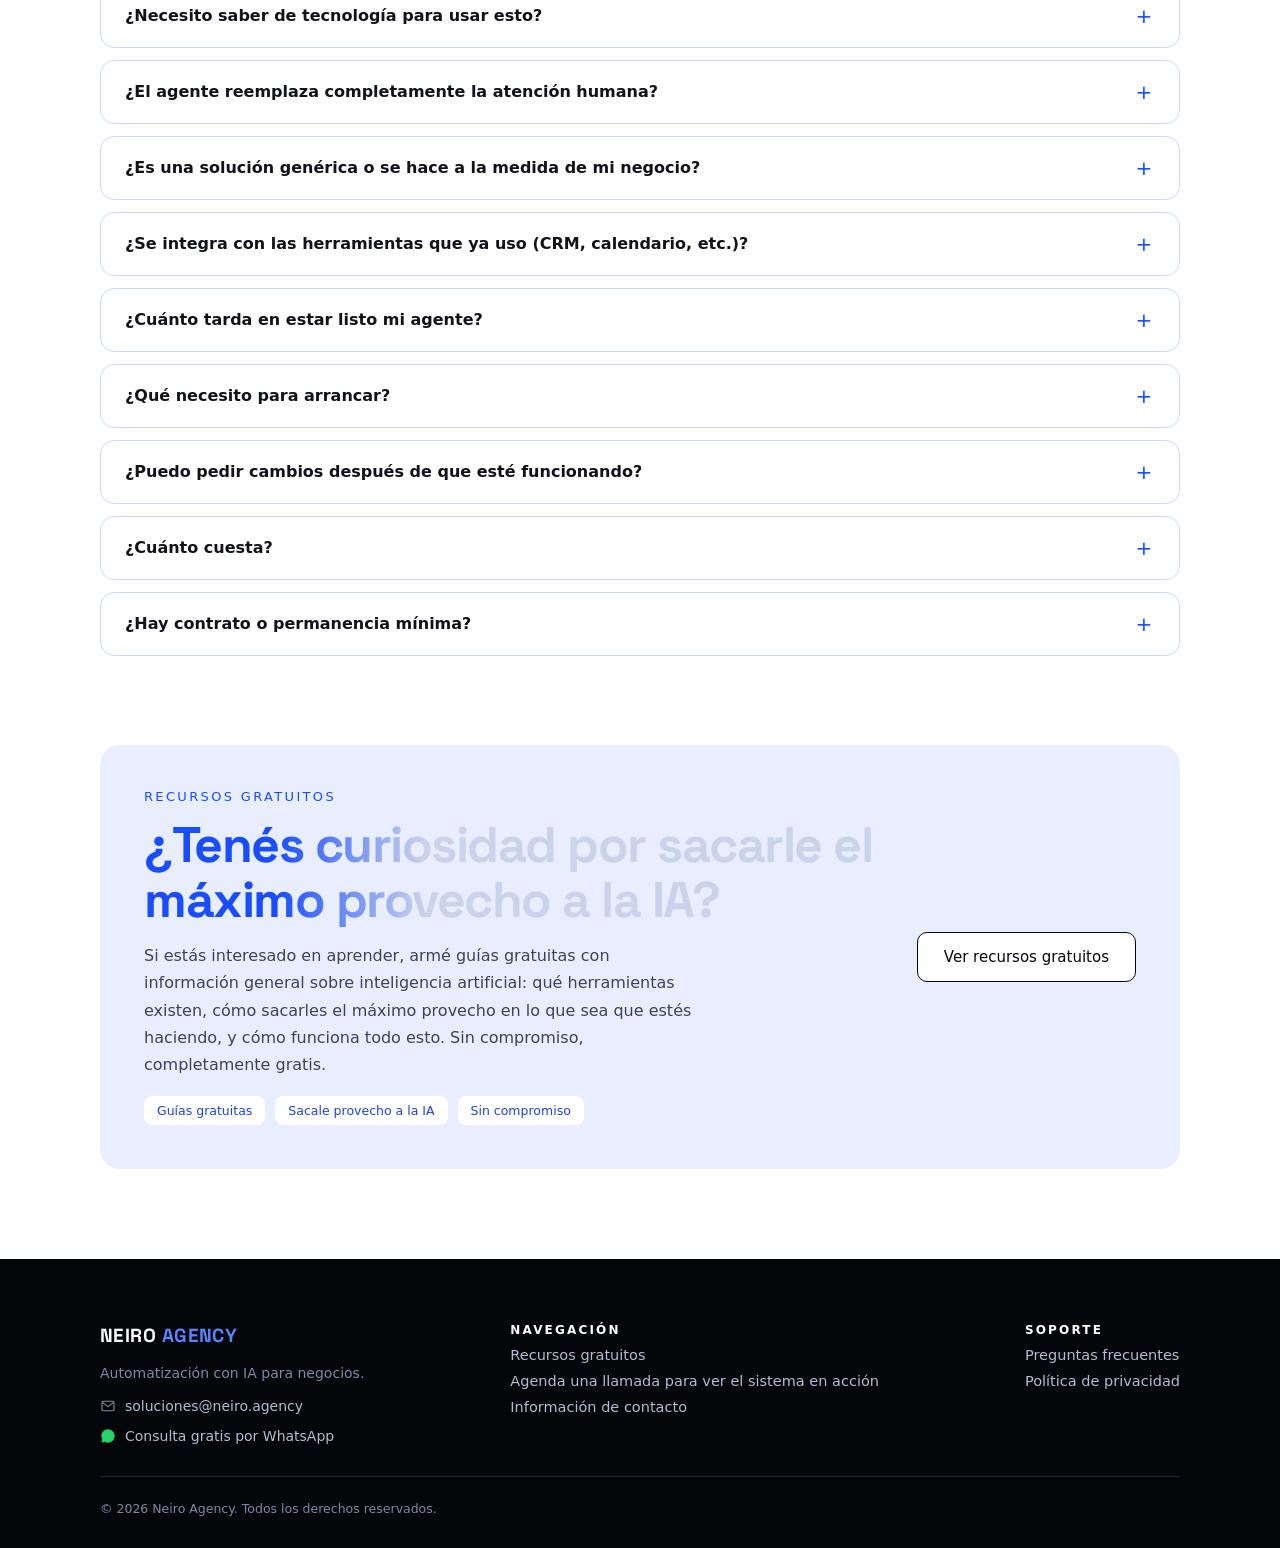
==== commit d1074678: "Nueva guía gratuita (c29): ingeniería inversa con IA (REA); contador a 34 Co-Authored-By: Claude Son" ====
--- a/index.html
+++ b/index.html
@@ -196,7 +196,7 @@
 </div>
 
 <section class="stats">
-  <div class="stat reveal"><b data-count="33">33</b><span data-en="free guides">guías gratuitas</span></div>
+  <div class="stat reveal"><b data-count="34">34</b><span data-en="free guides">guías gratuitas</span></div>
   <div class="stat reveal" data-d="1"><b>24/7</b><span data-en="agents working for you">agentes trabajando por ti</span></div>
     <div class="stat reveal" data-d="2"><b data-count="0">0</b><span data-en="middlemen, end to end">intermediarios, de punta a punta</span></div>
 </section>
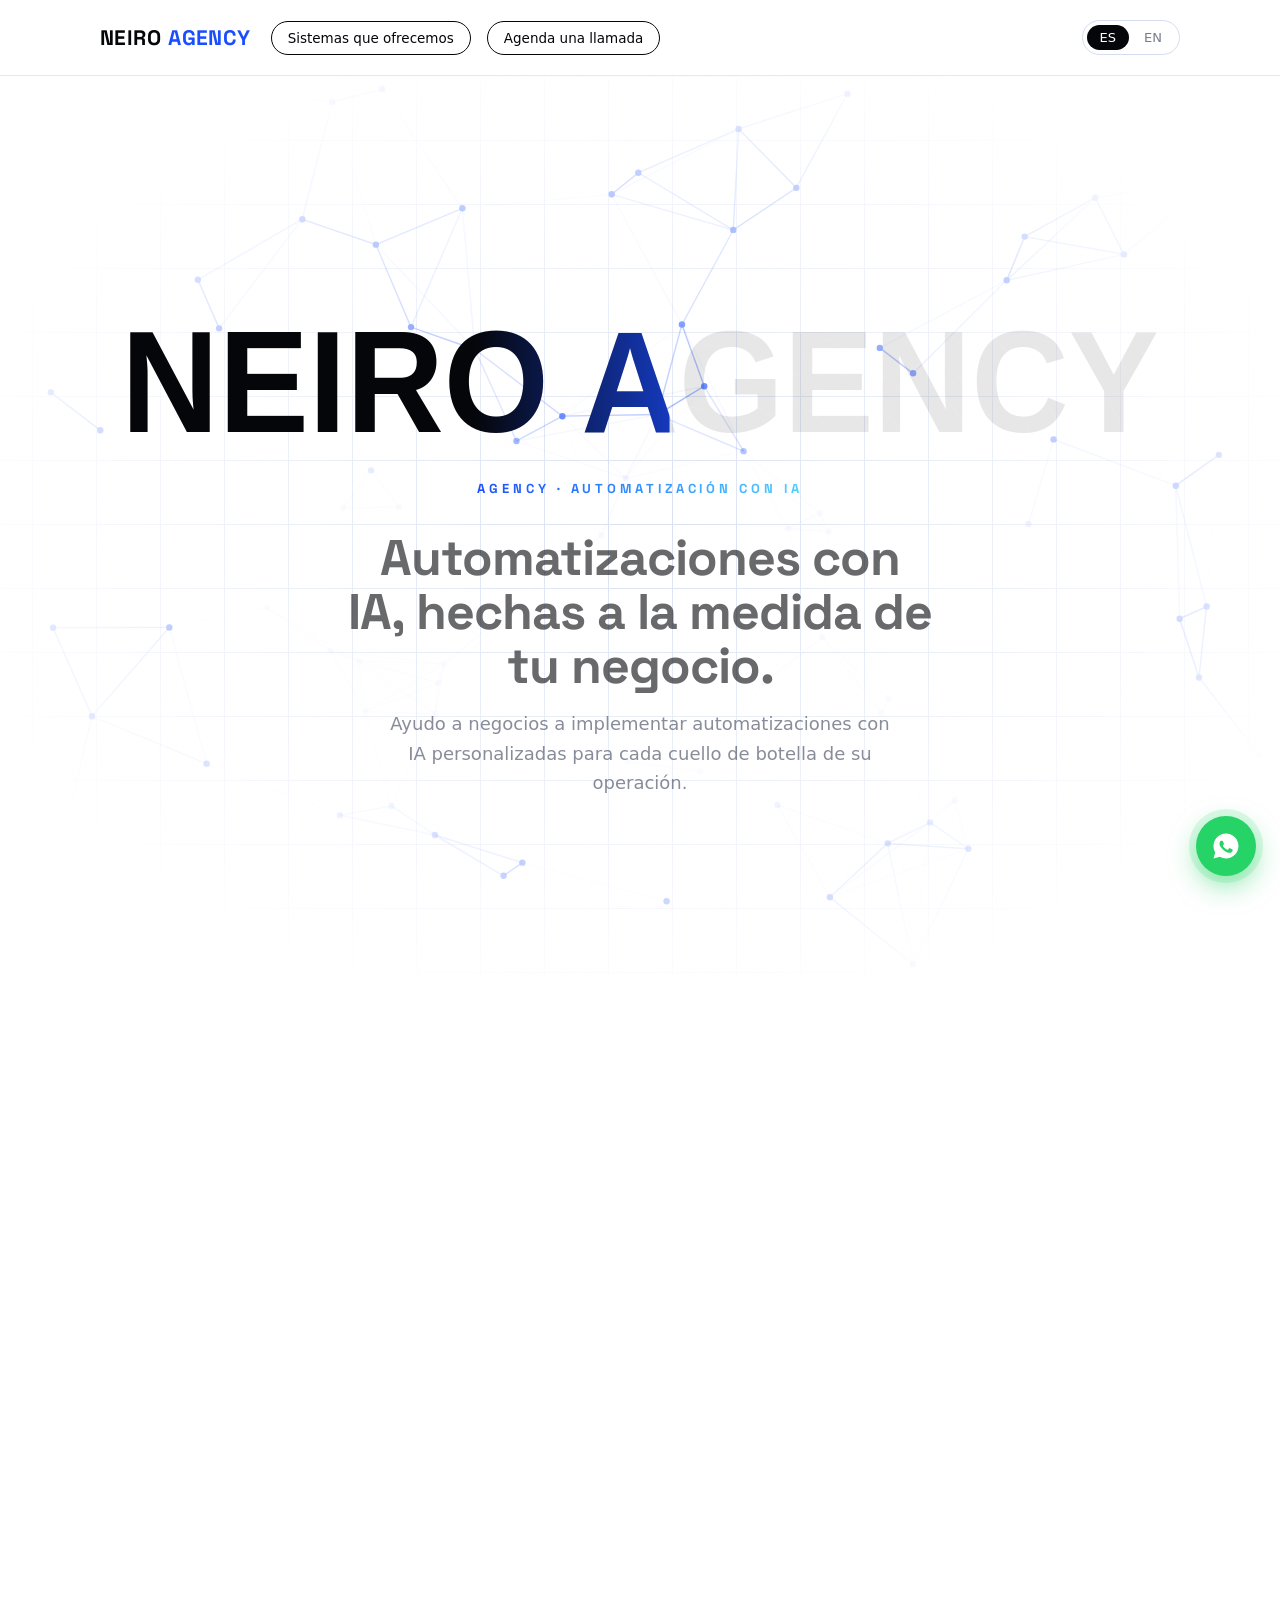
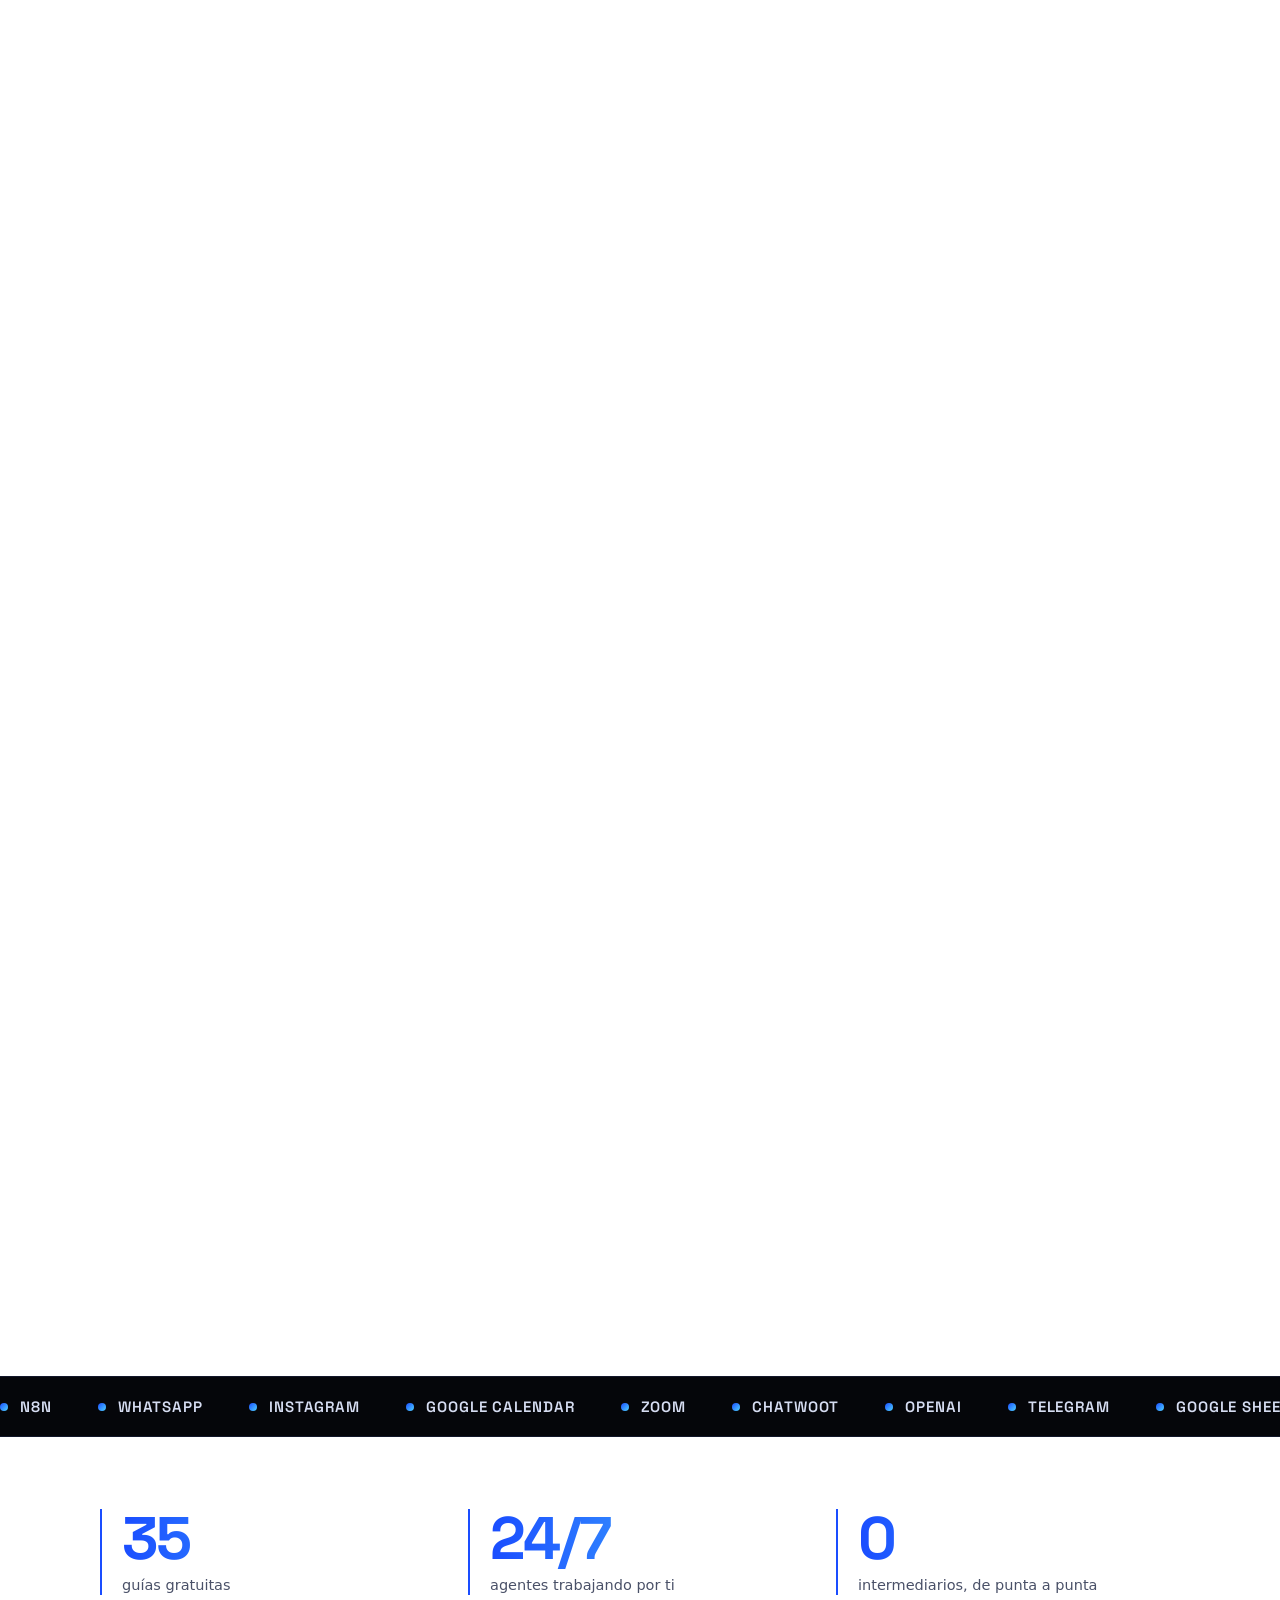
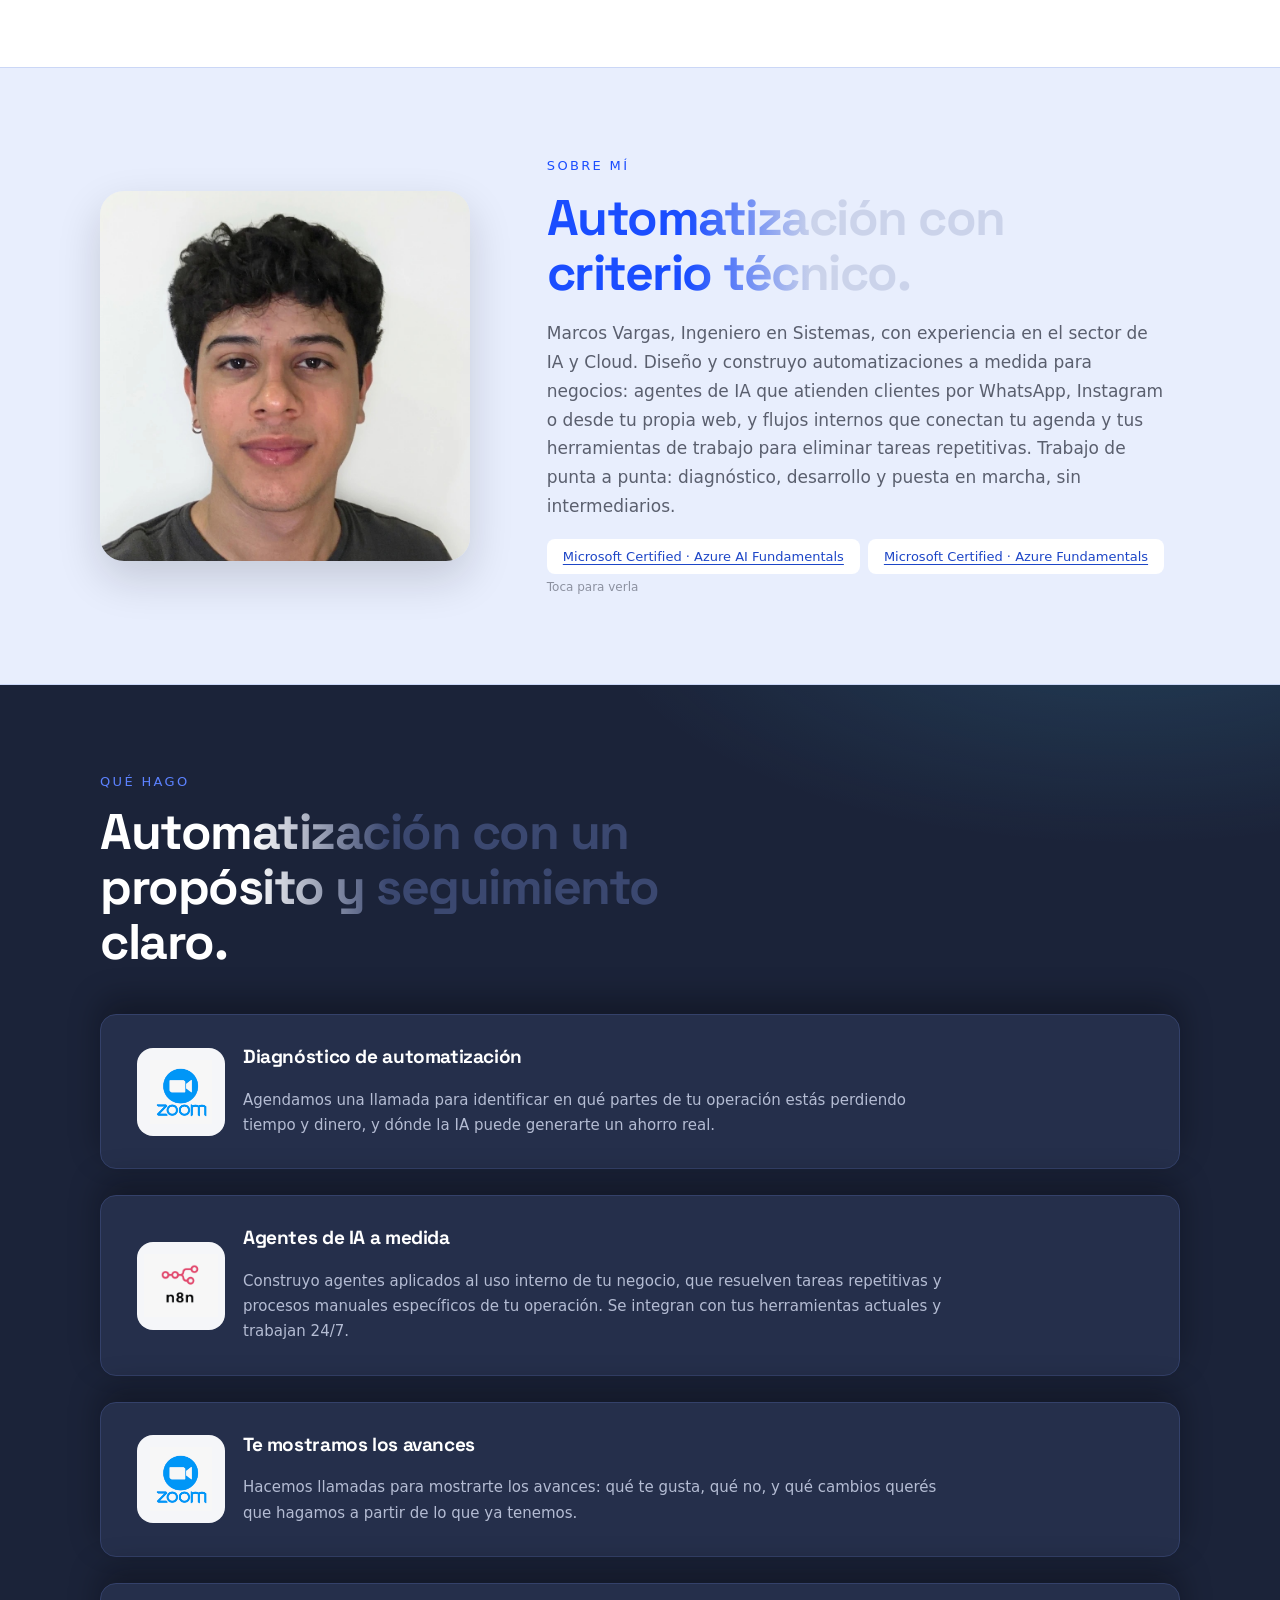
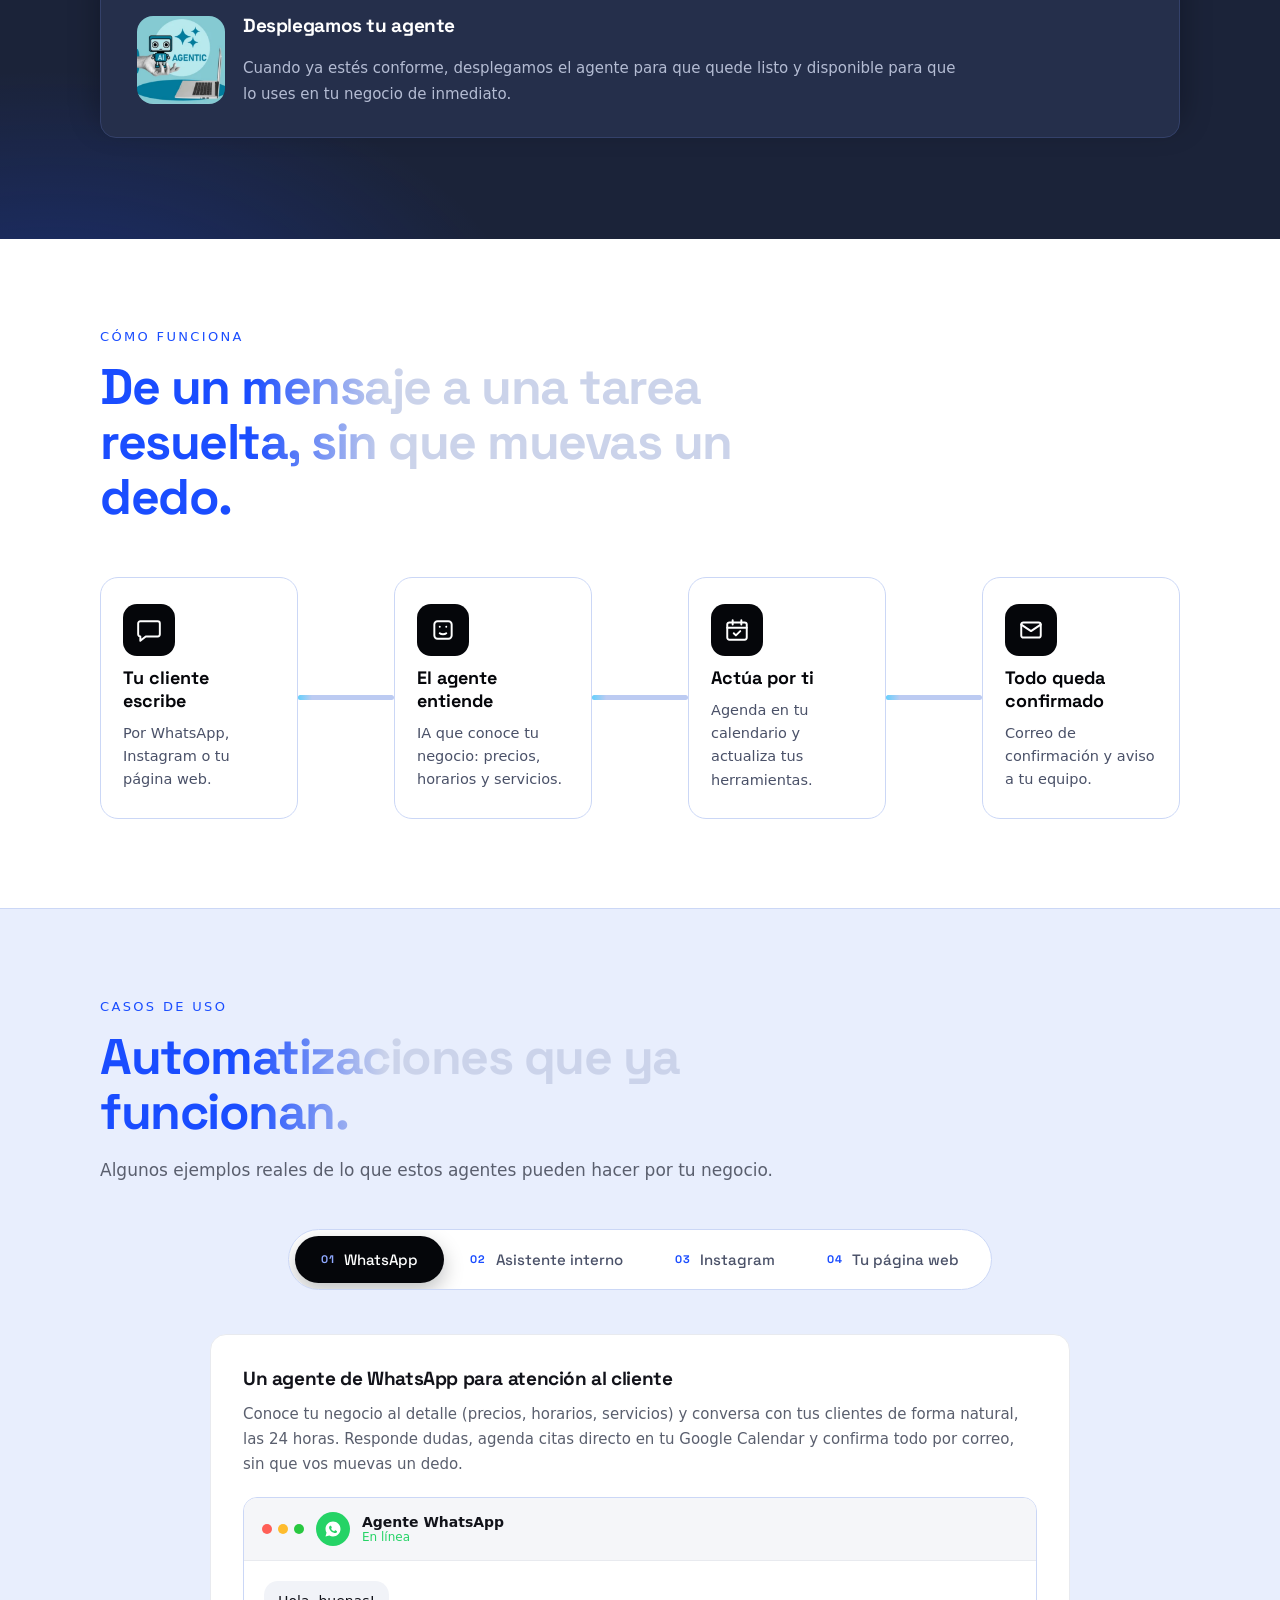
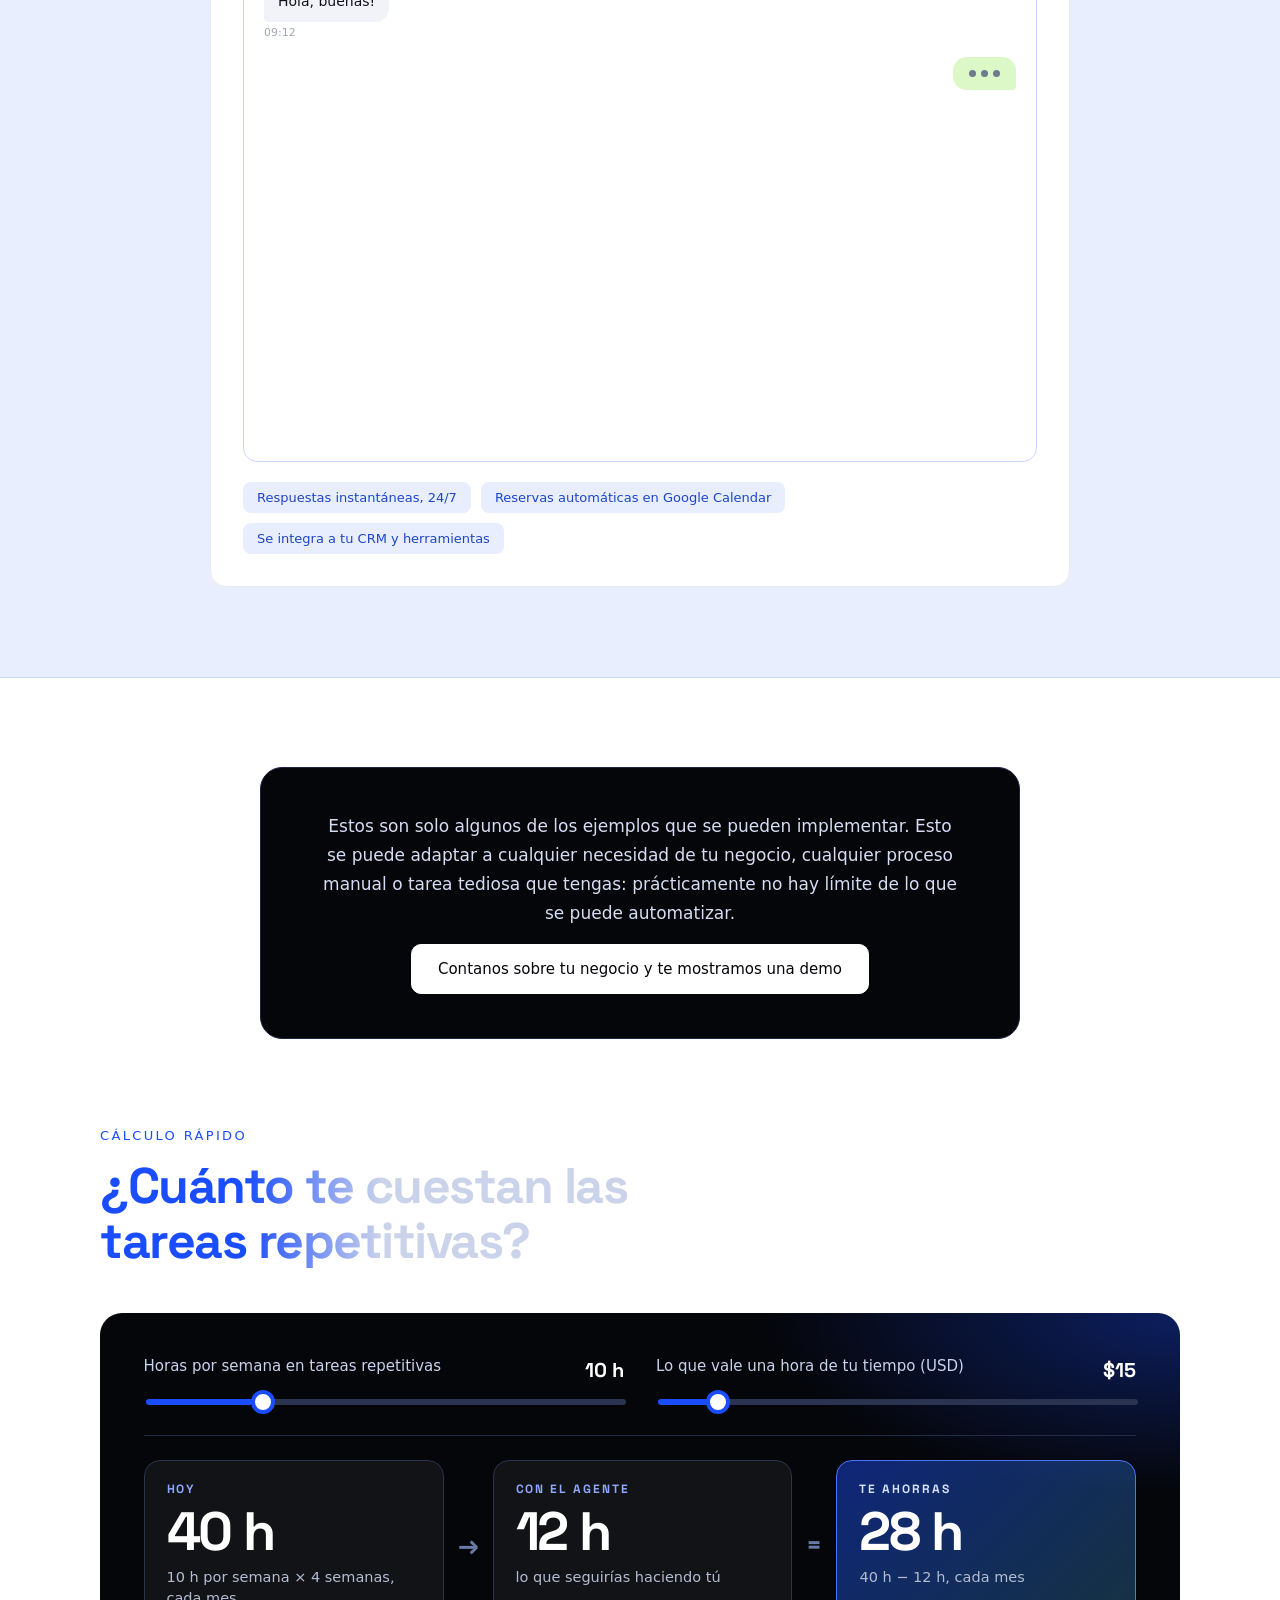
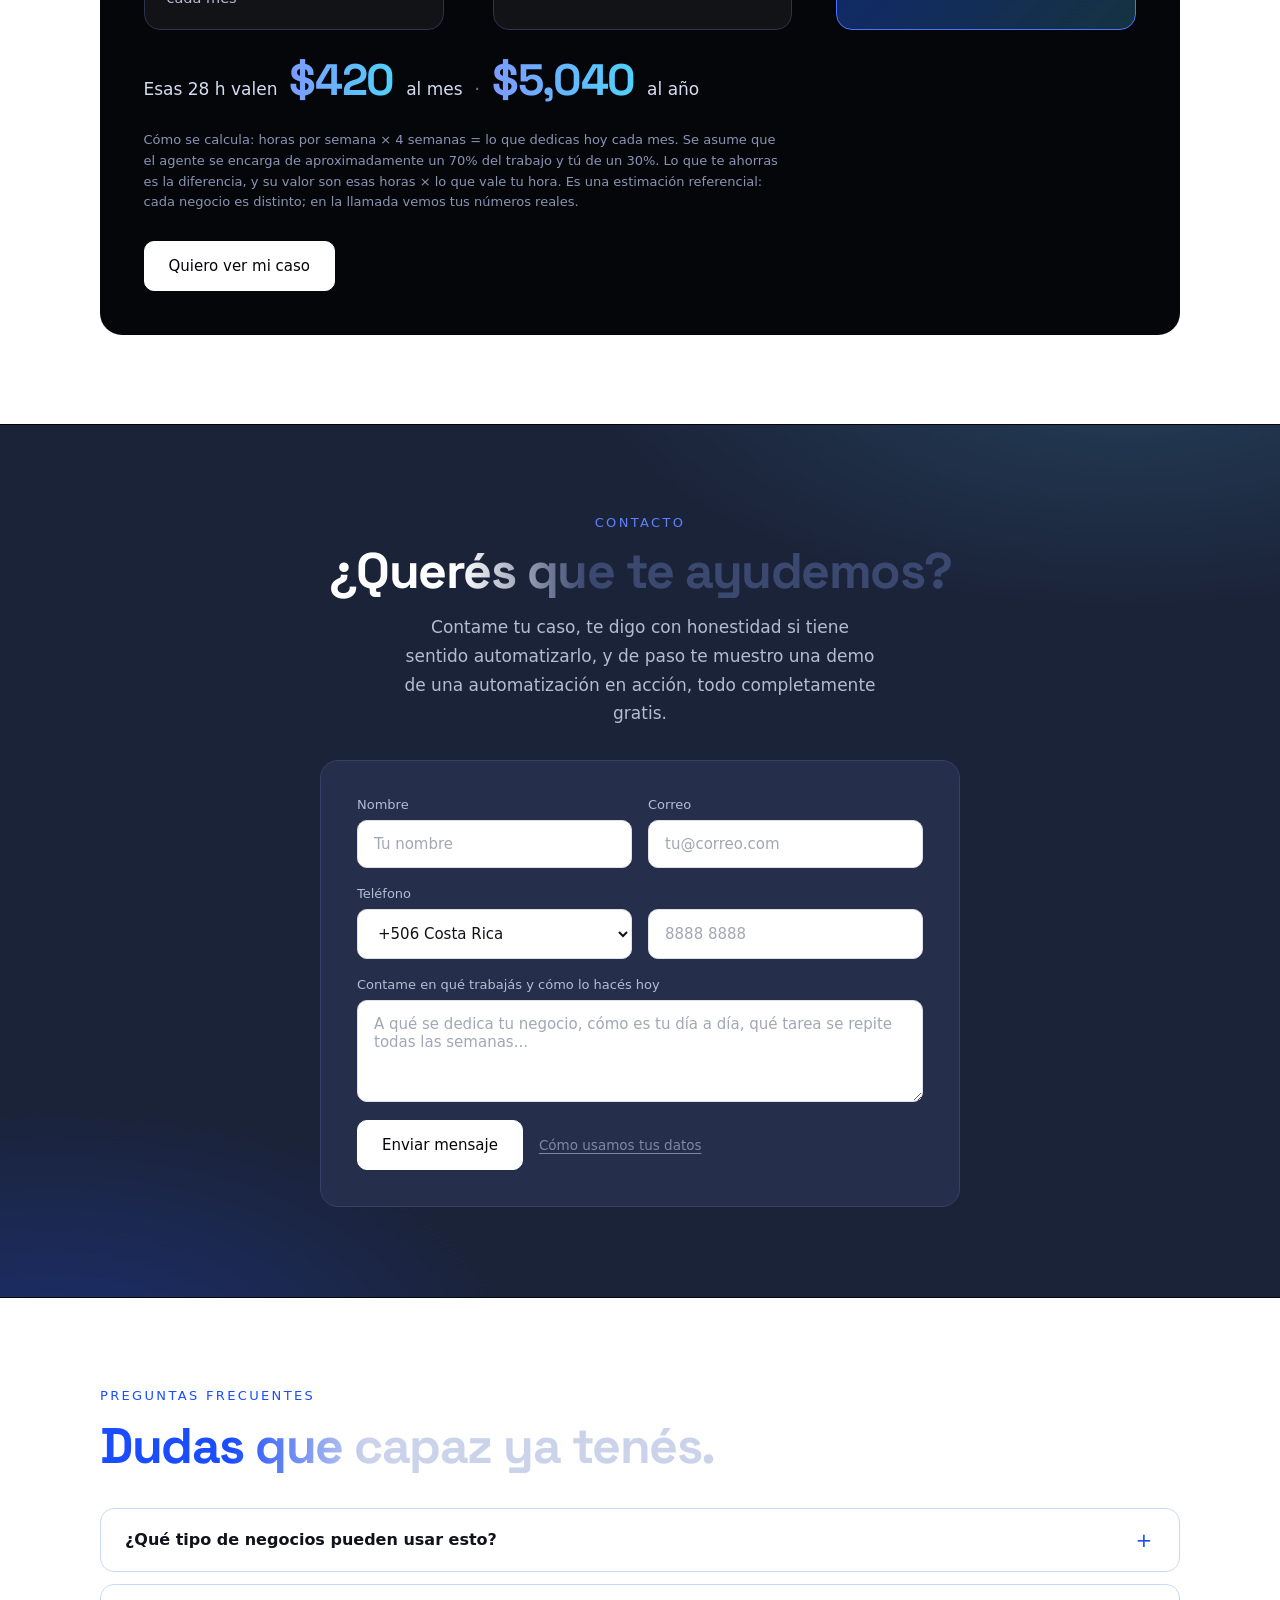
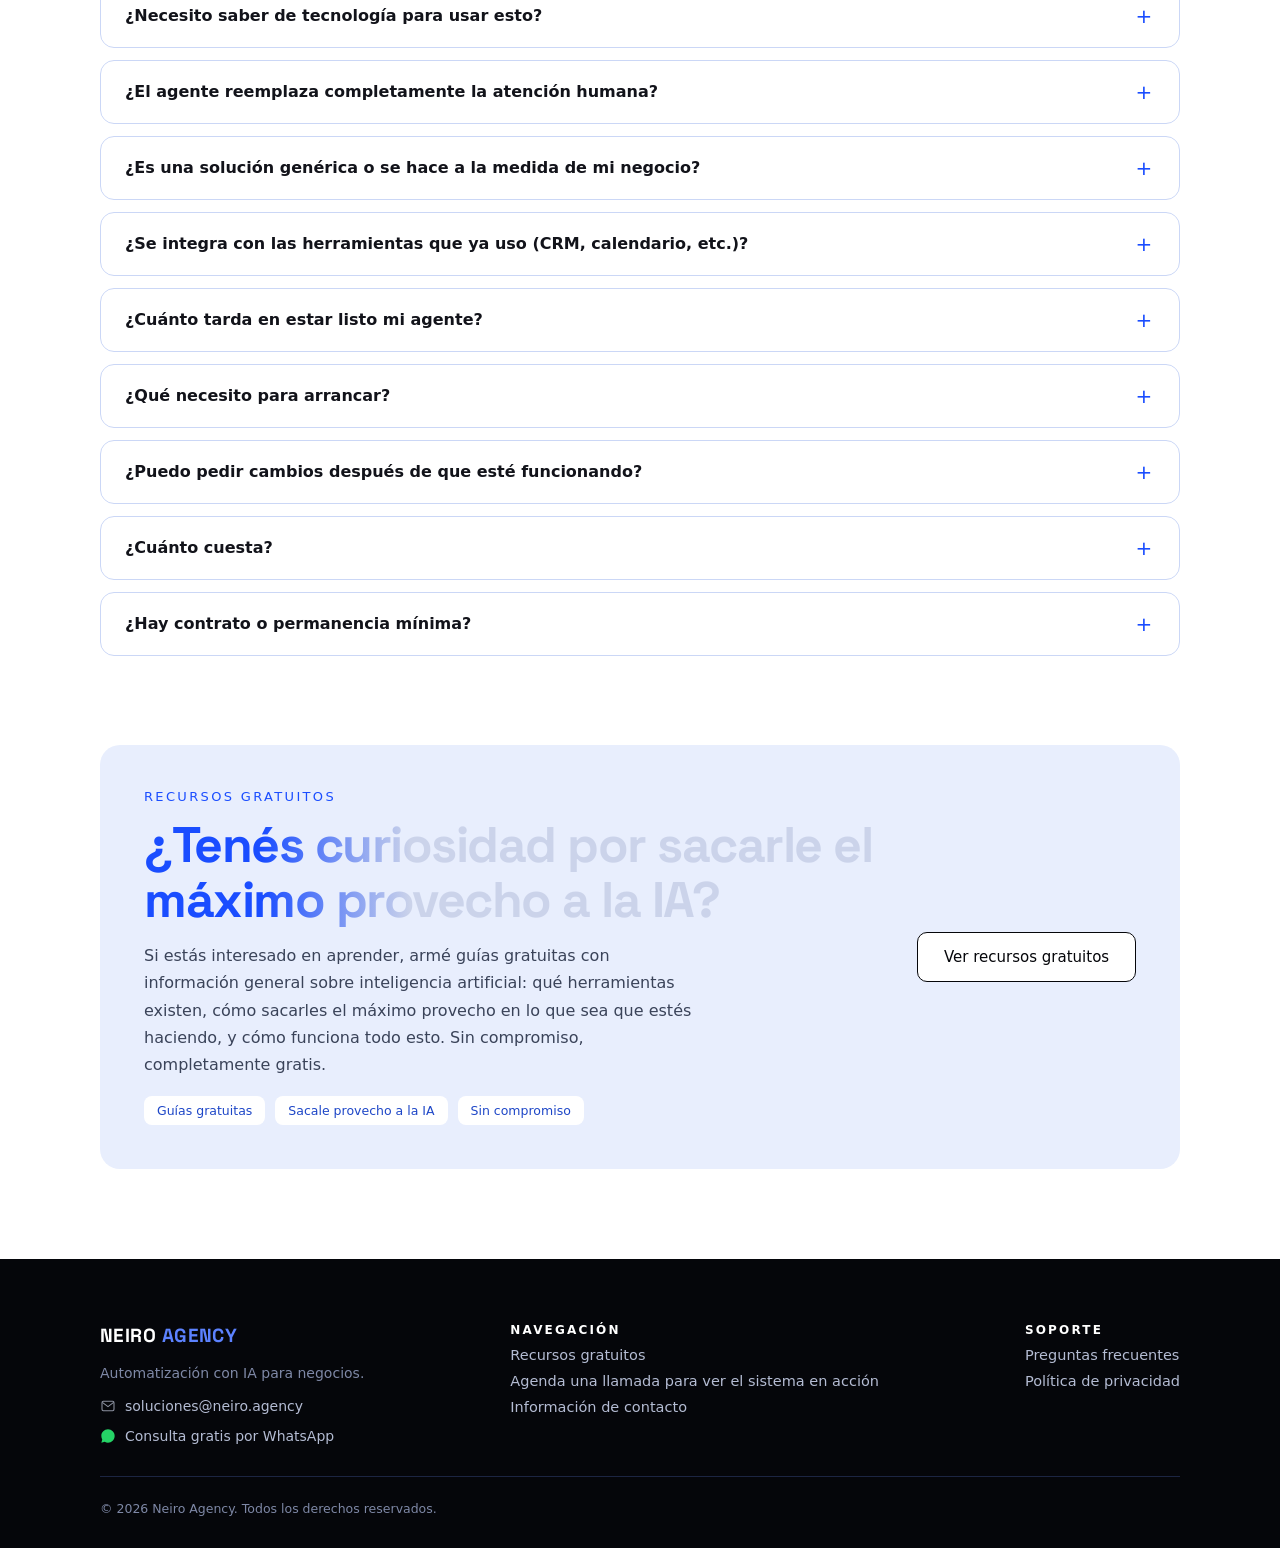
==== commit c6293a60: "Nueva guía gratuita (c30): MiroFish, simulación de agentes; contador a 35 Co-Authored-By: Claude Son" ====
--- a/index.html
+++ b/index.html
@@ -196,7 +196,7 @@
 </div>
 
 <section class="stats">
-  <div class="stat reveal"><b data-count="34">34</b><span data-en="free guides">guías gratuitas</span></div>
+  <div class="stat reveal"><b data-count="35">35</b><span data-en="free guides">guías gratuitas</span></div>
   <div class="stat reveal" data-d="1"><b>24/7</b><span data-en="agents working for you">agentes trabajando por ti</span></div>
     <div class="stat reveal" data-d="2"><b data-count="0">0</b><span data-en="middlemen, end to end">intermediarios, de punta a punta</span></div>
 </section>
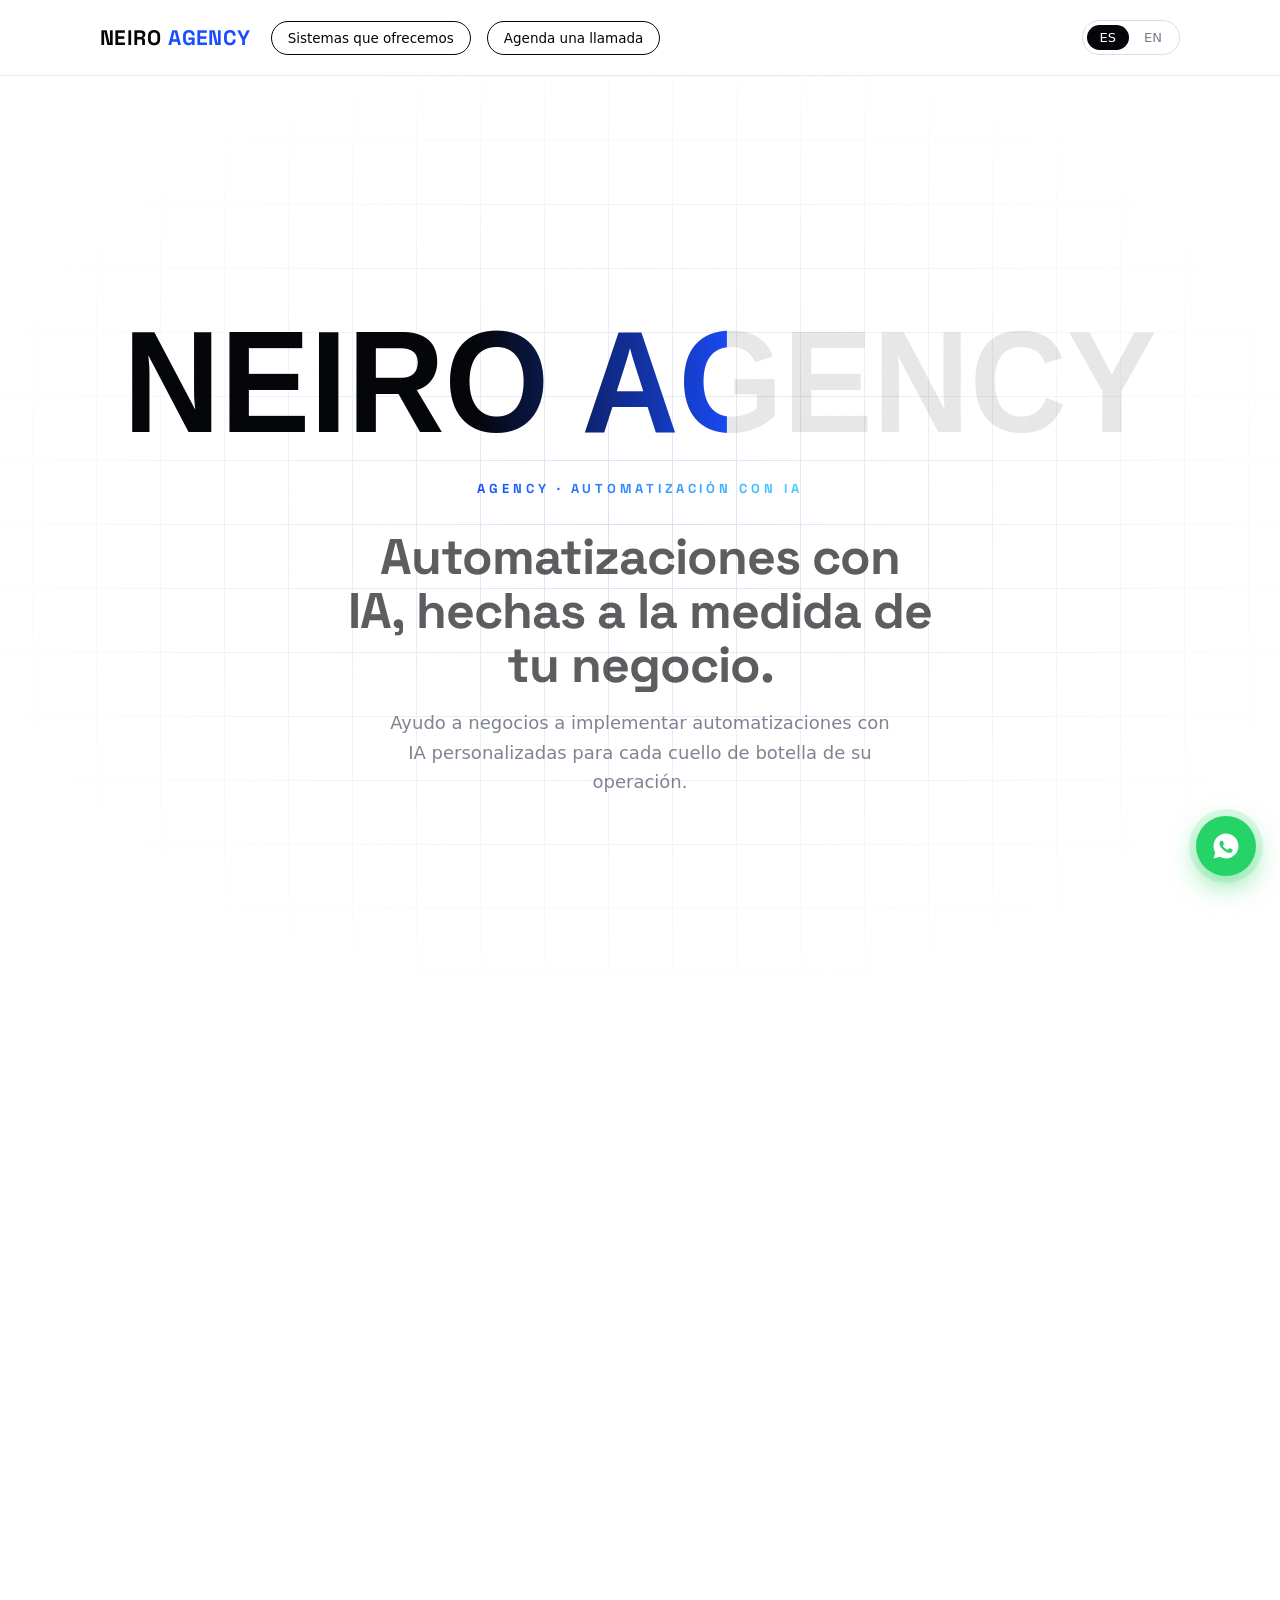
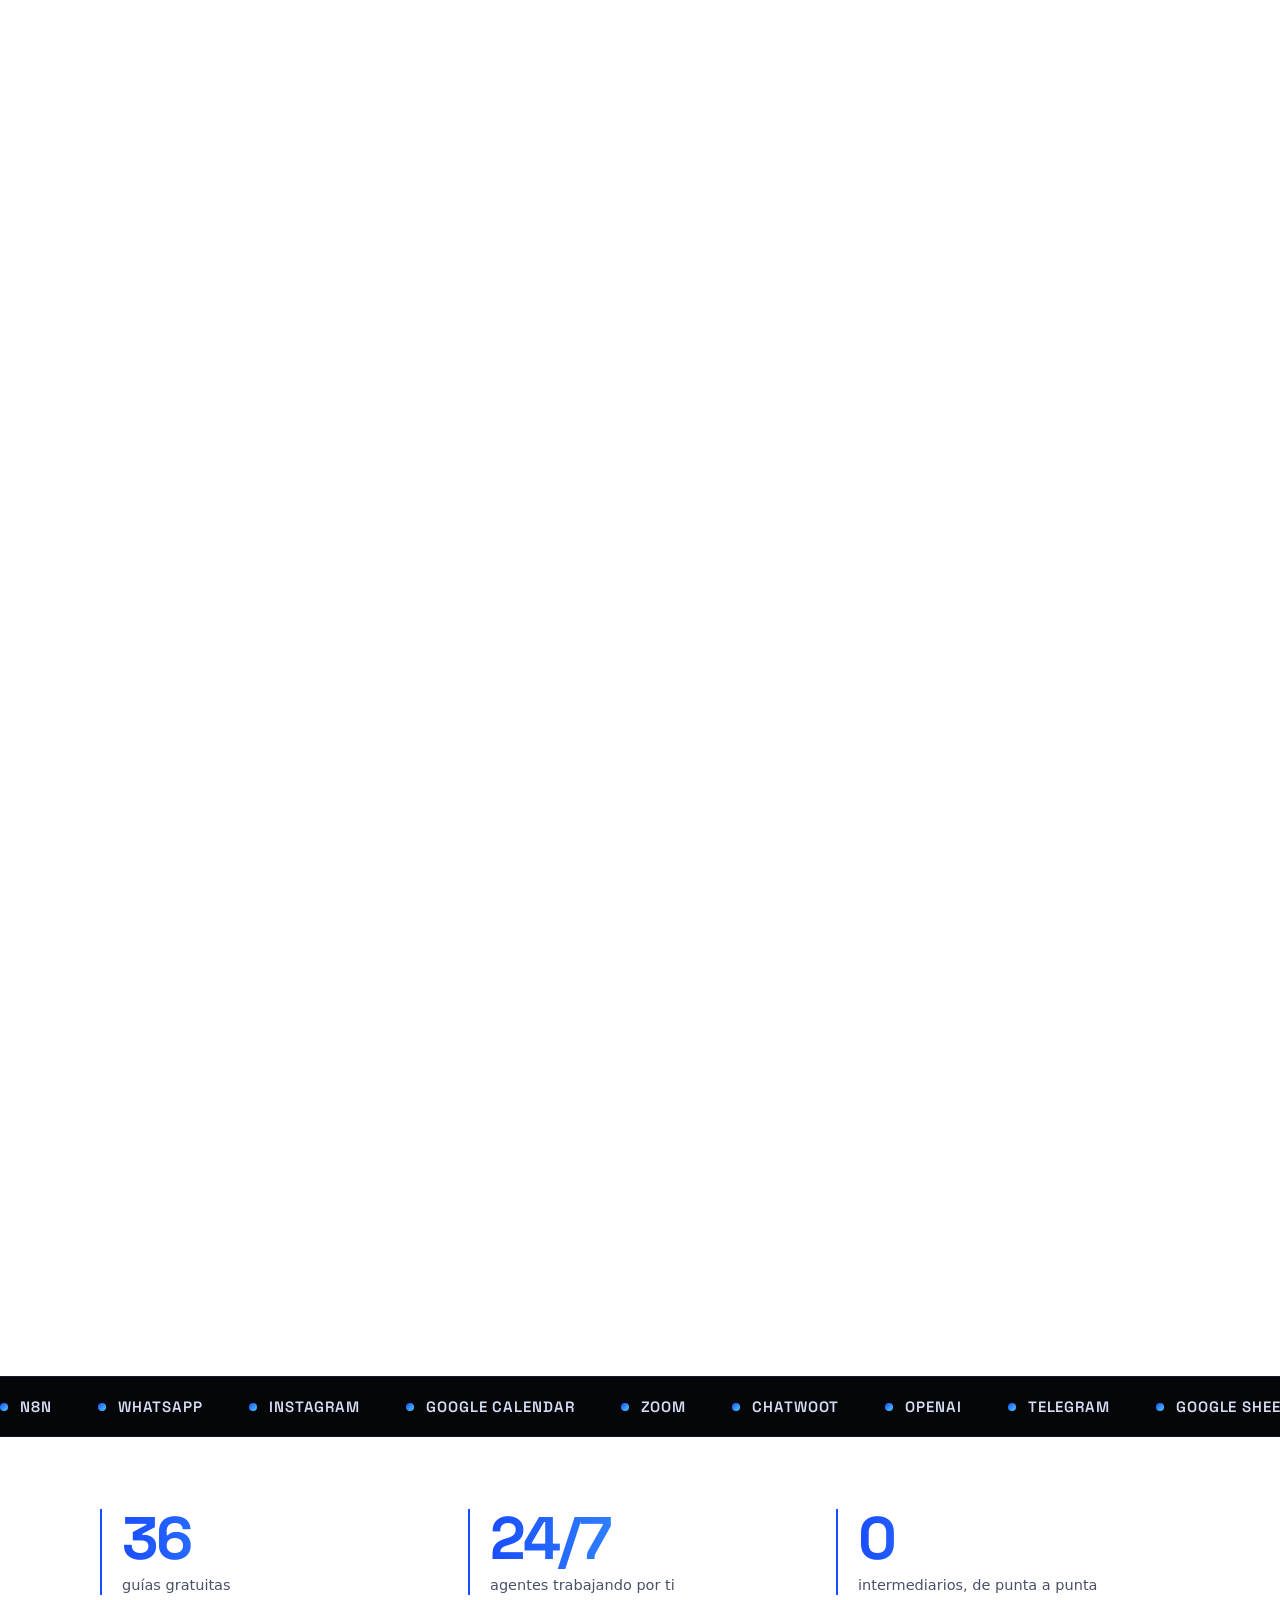
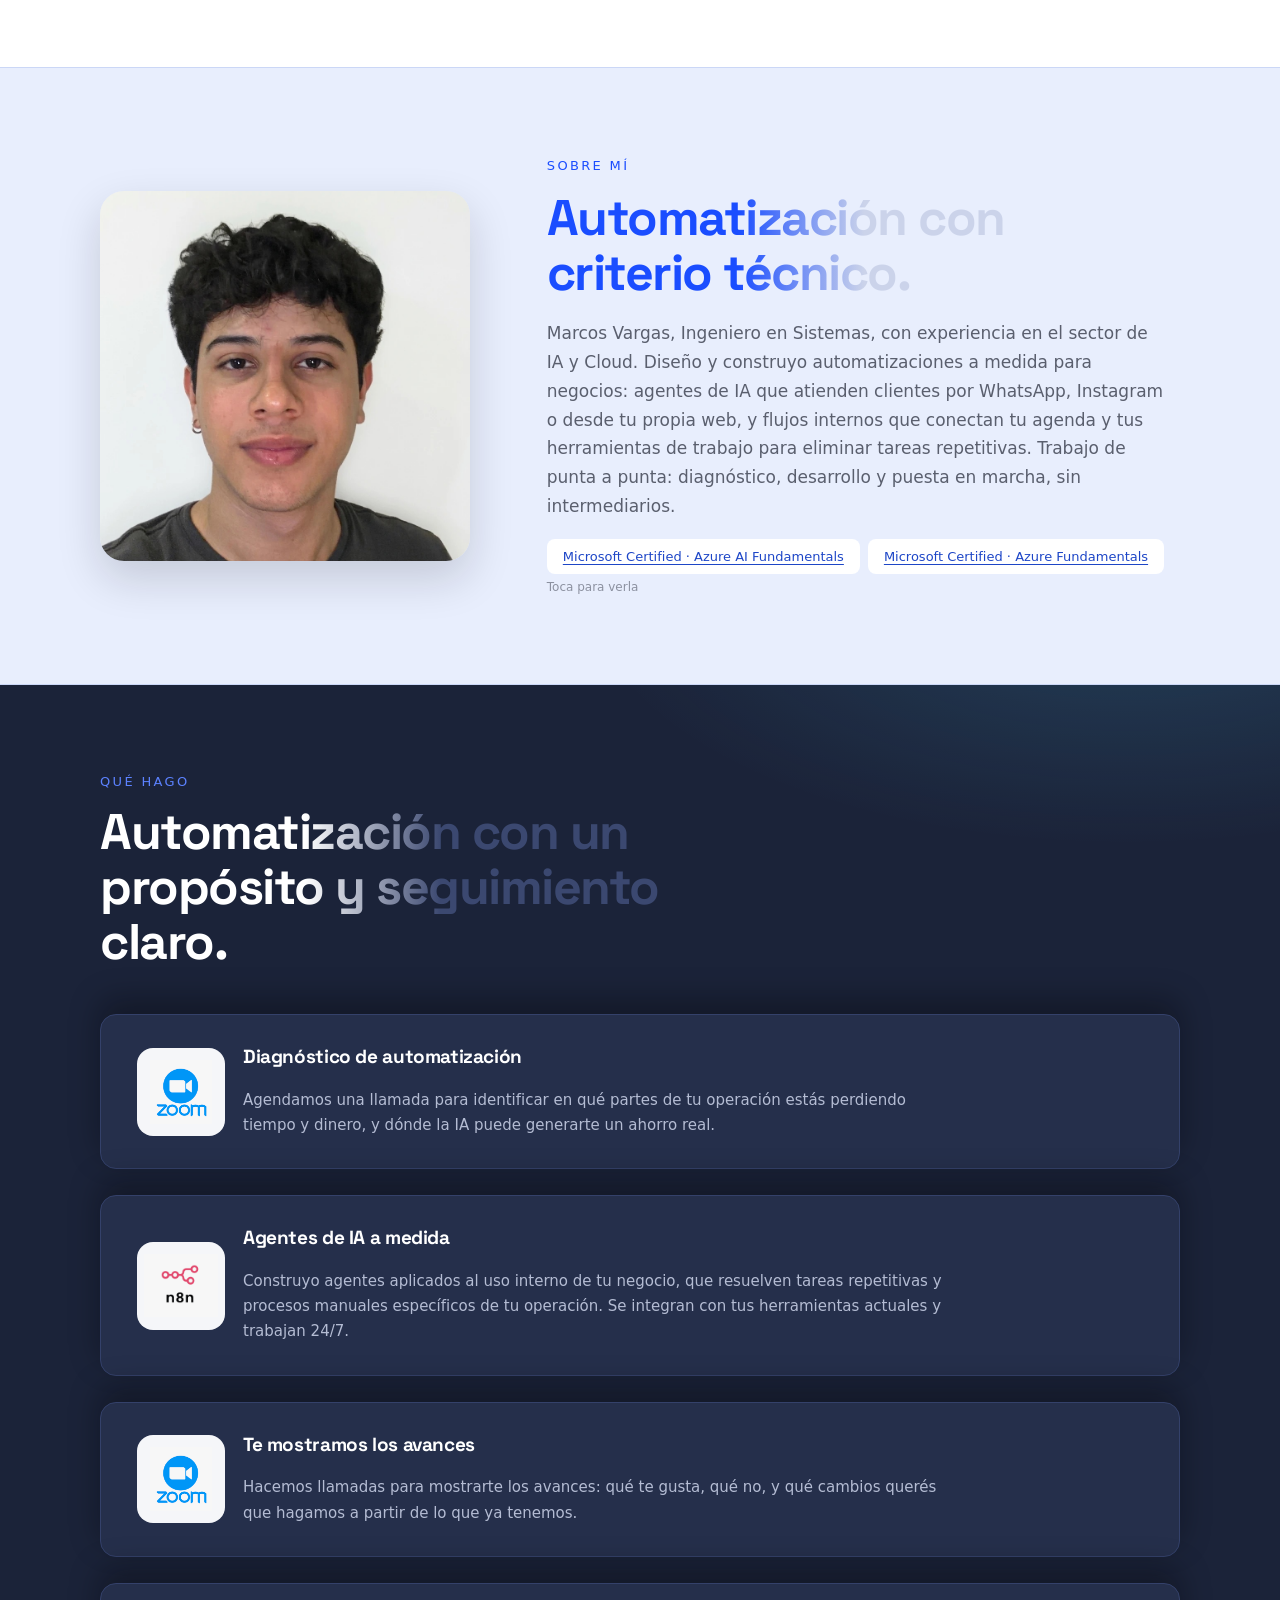
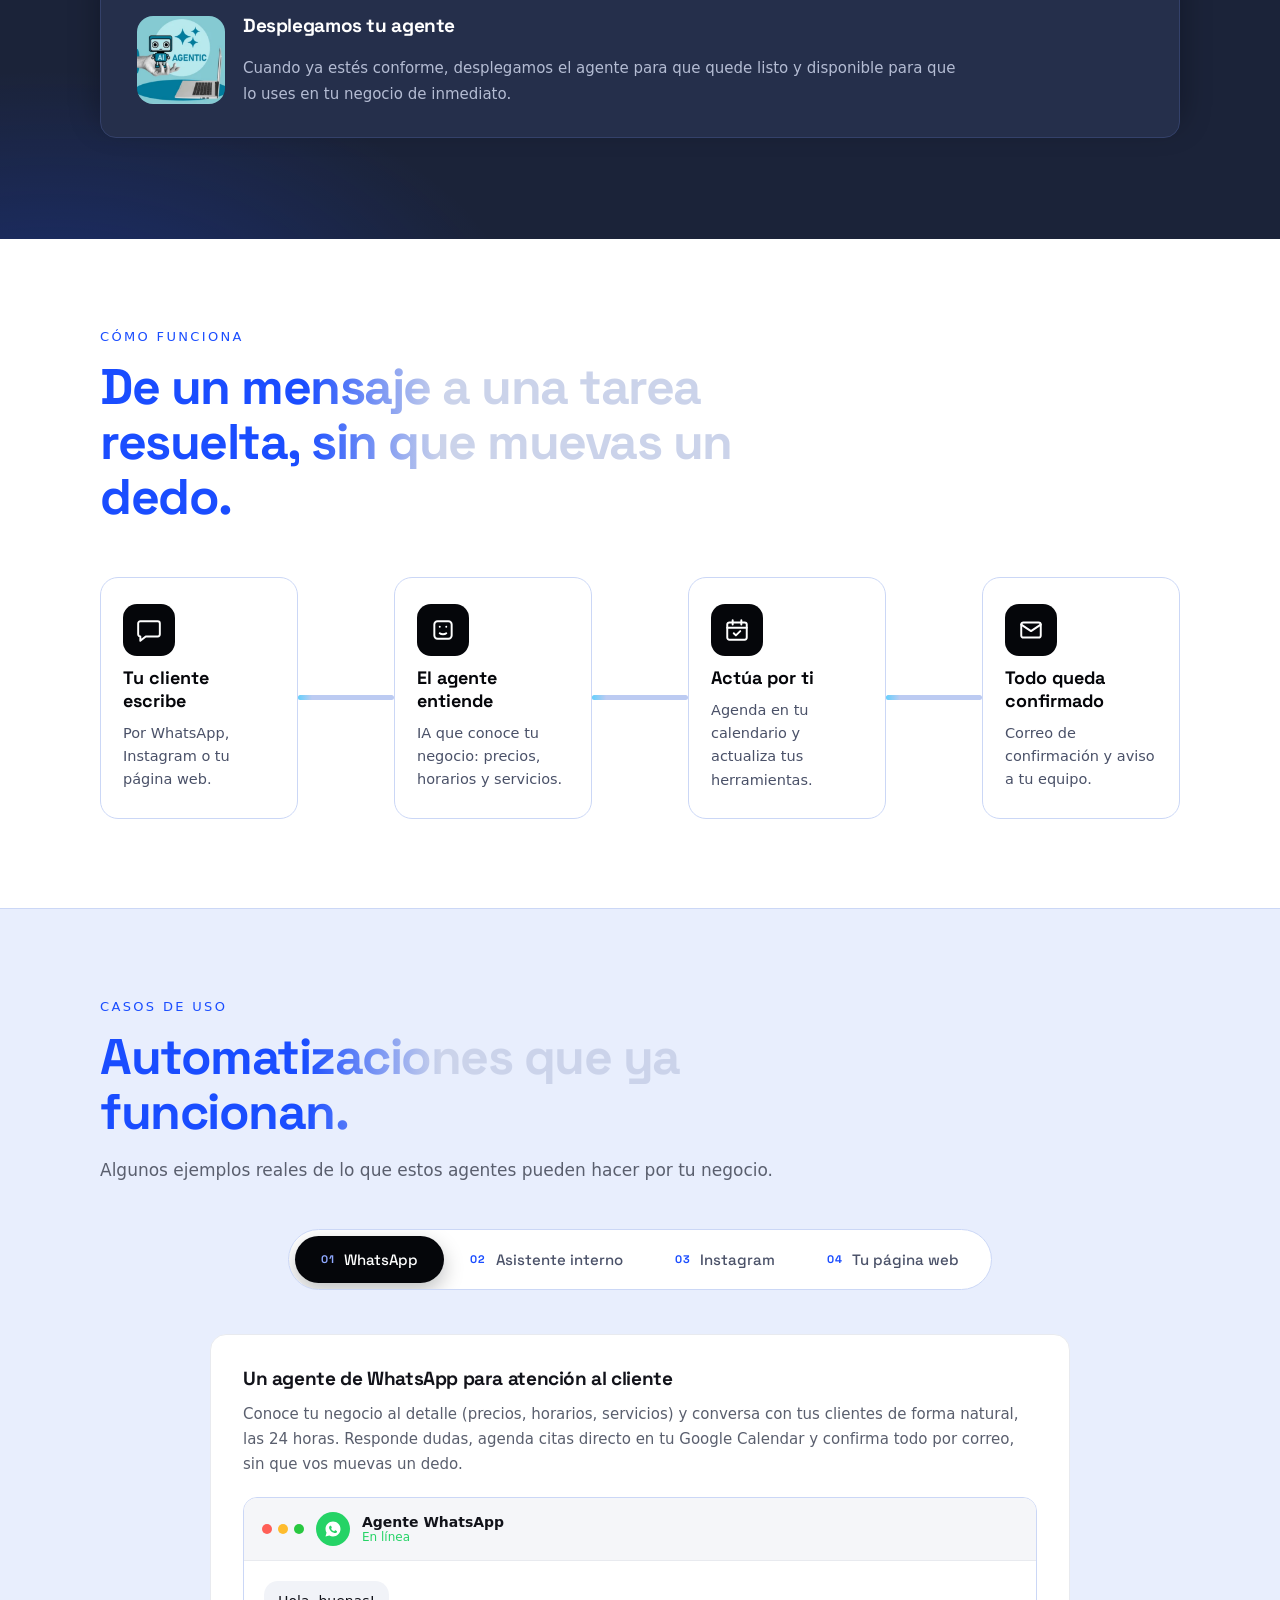
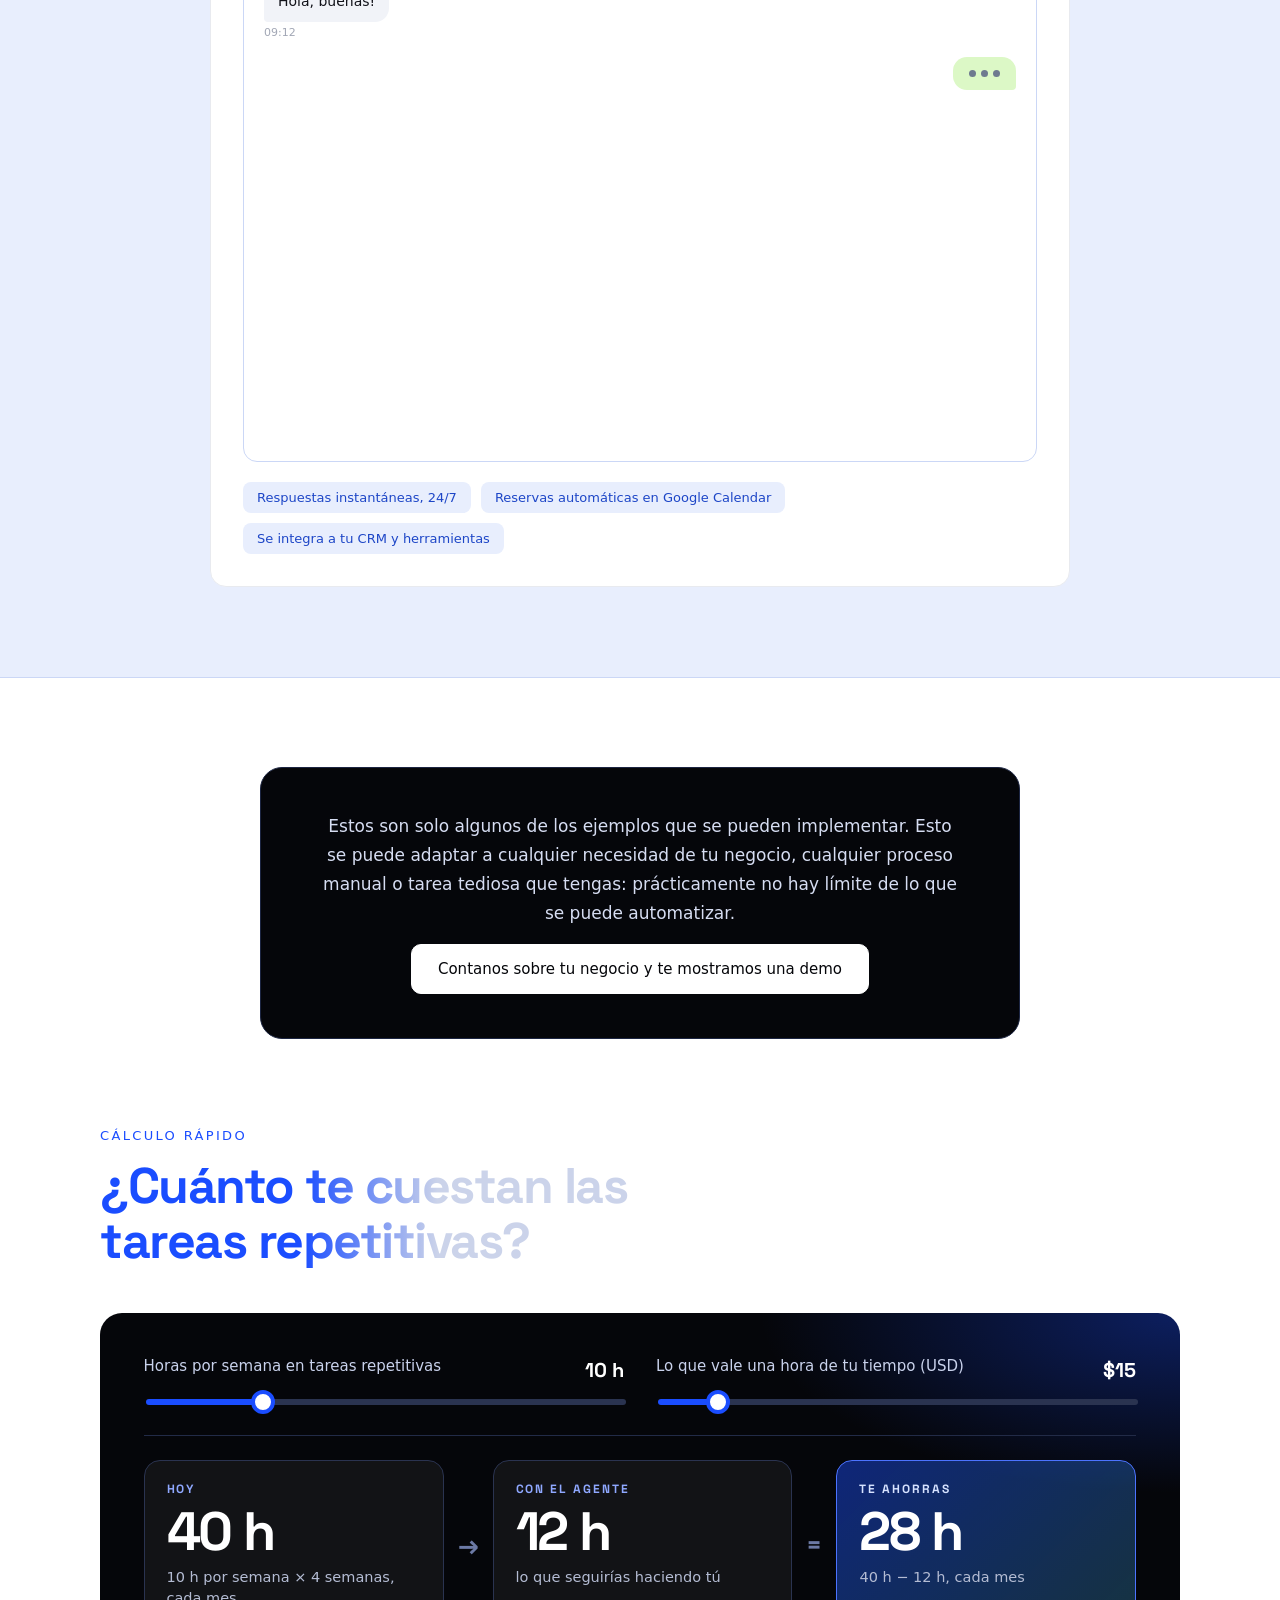
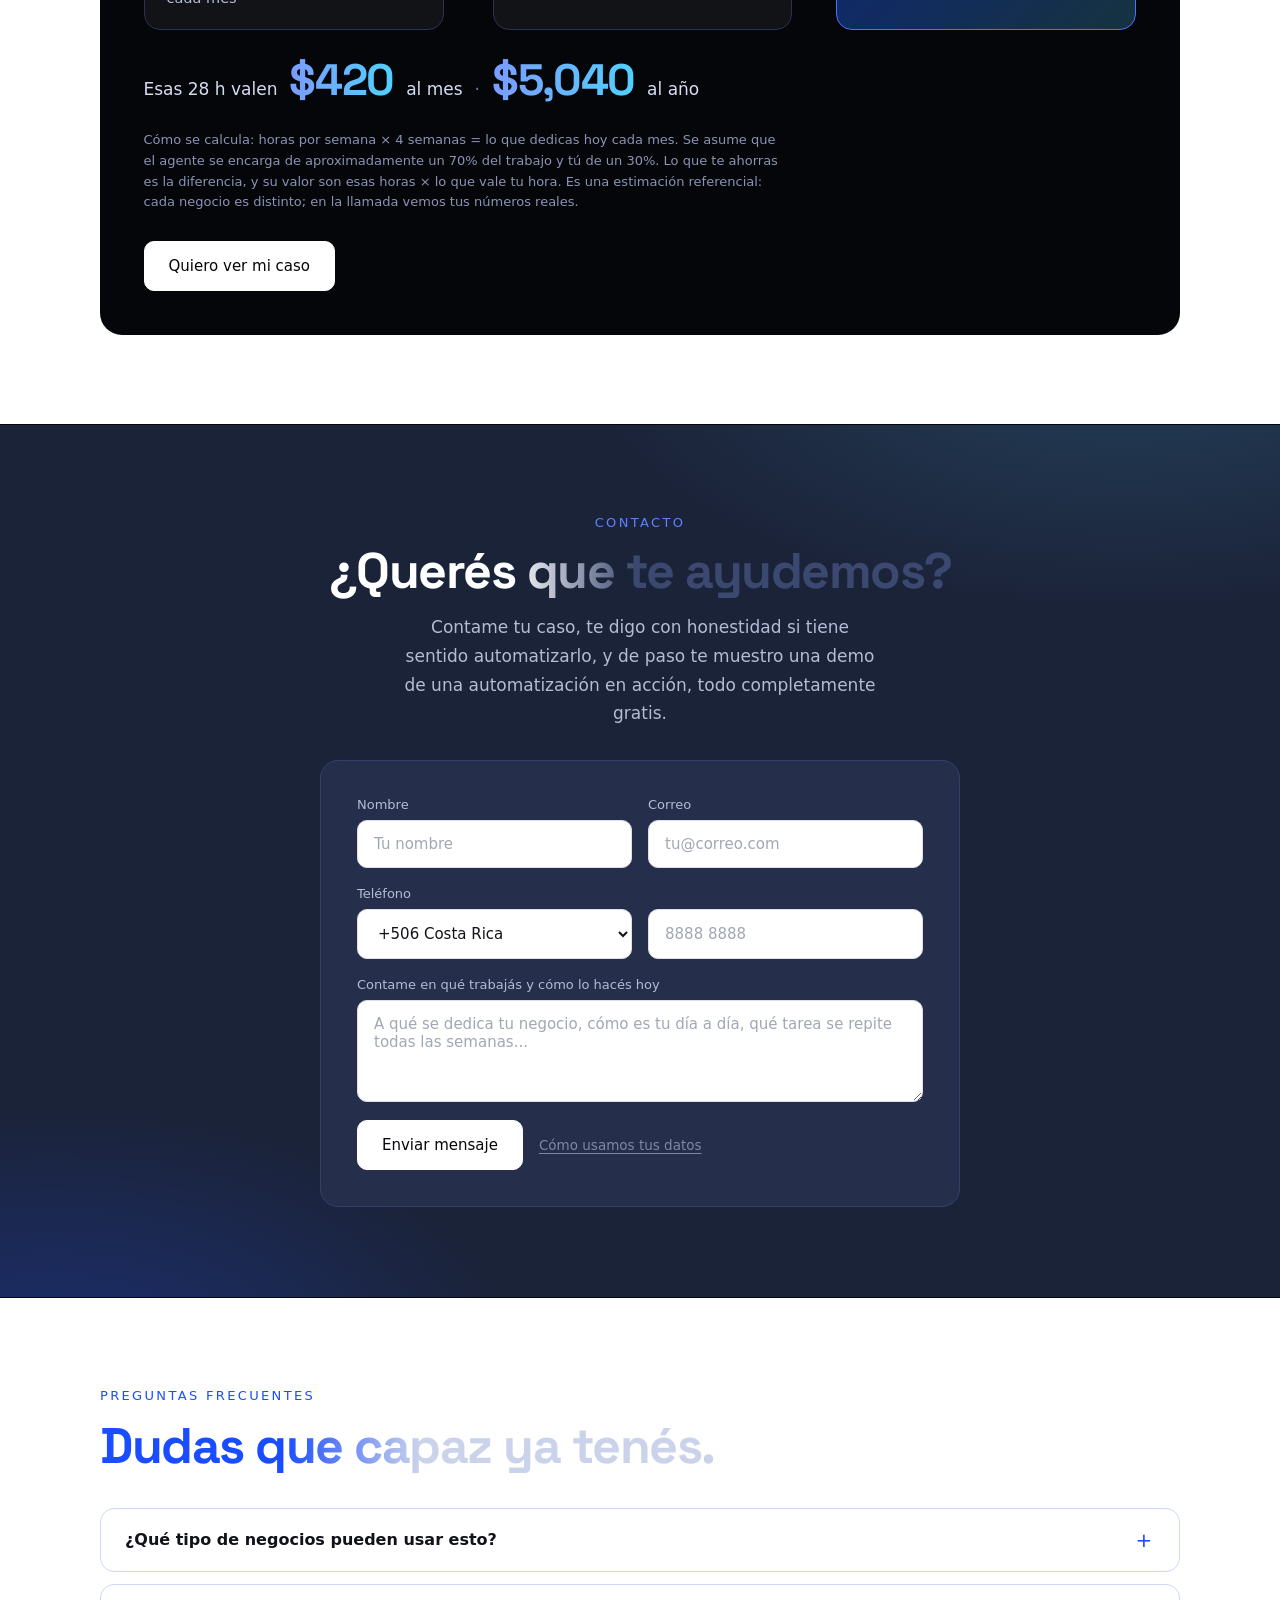
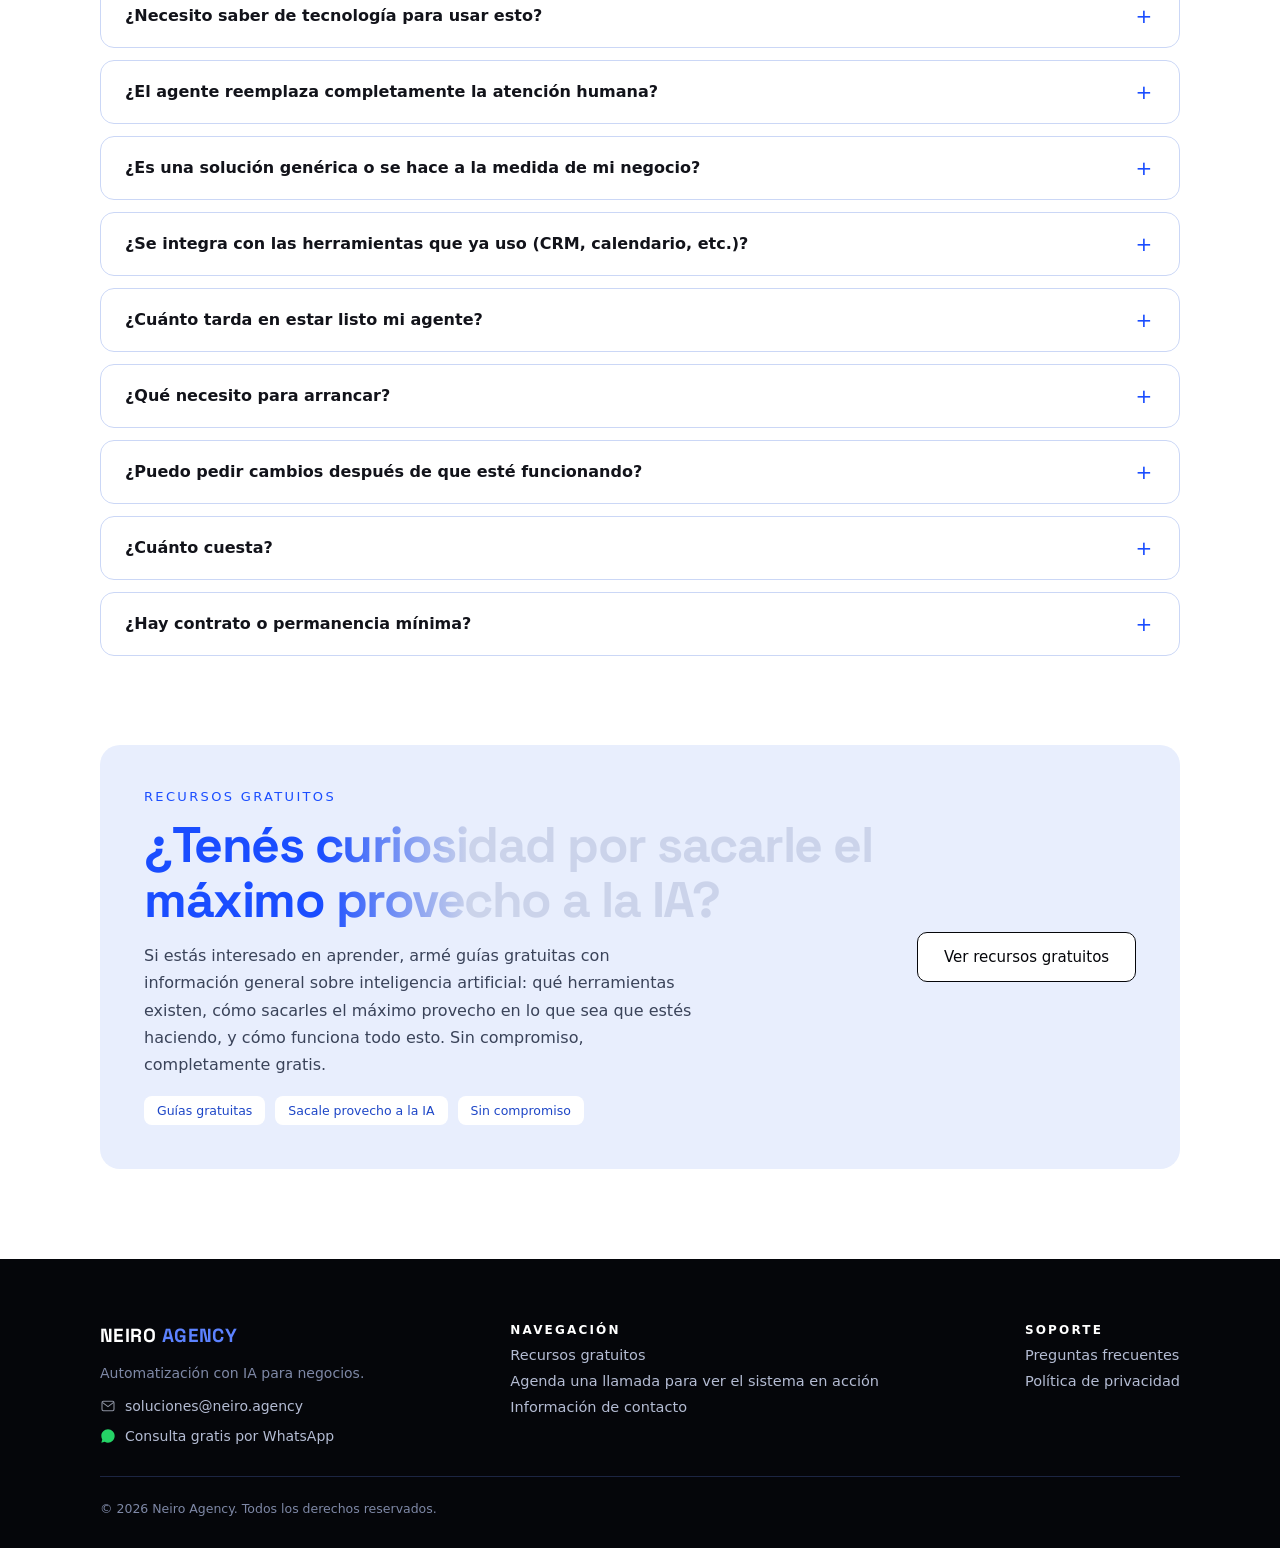
==== commit 0b79cdfb: "Nueva guía gratuita (c31): mods de Claude Code; contador a 36 Co-Authored-By: Claude Sonnet 5.5 <nor" ====
--- a/index.html
+++ b/index.html
@@ -196,7 +196,7 @@
 </div>
 
 <section class="stats">
-  <div class="stat reveal"><b data-count="35">35</b><span data-en="free guides">guías gratuitas</span></div>
+  <div class="stat reveal"><b data-count="36">36</b><span data-en="free guides">guías gratuitas</span></div>
   <div class="stat reveal" data-d="1"><b>24/7</b><span data-en="agents working for you">agentes trabajando por ti</span></div>
     <div class="stat reveal" data-d="2"><b data-count="0">0</b><span data-en="middlemen, end to end">intermediarios, de punta a punta</span></div>
 </section>
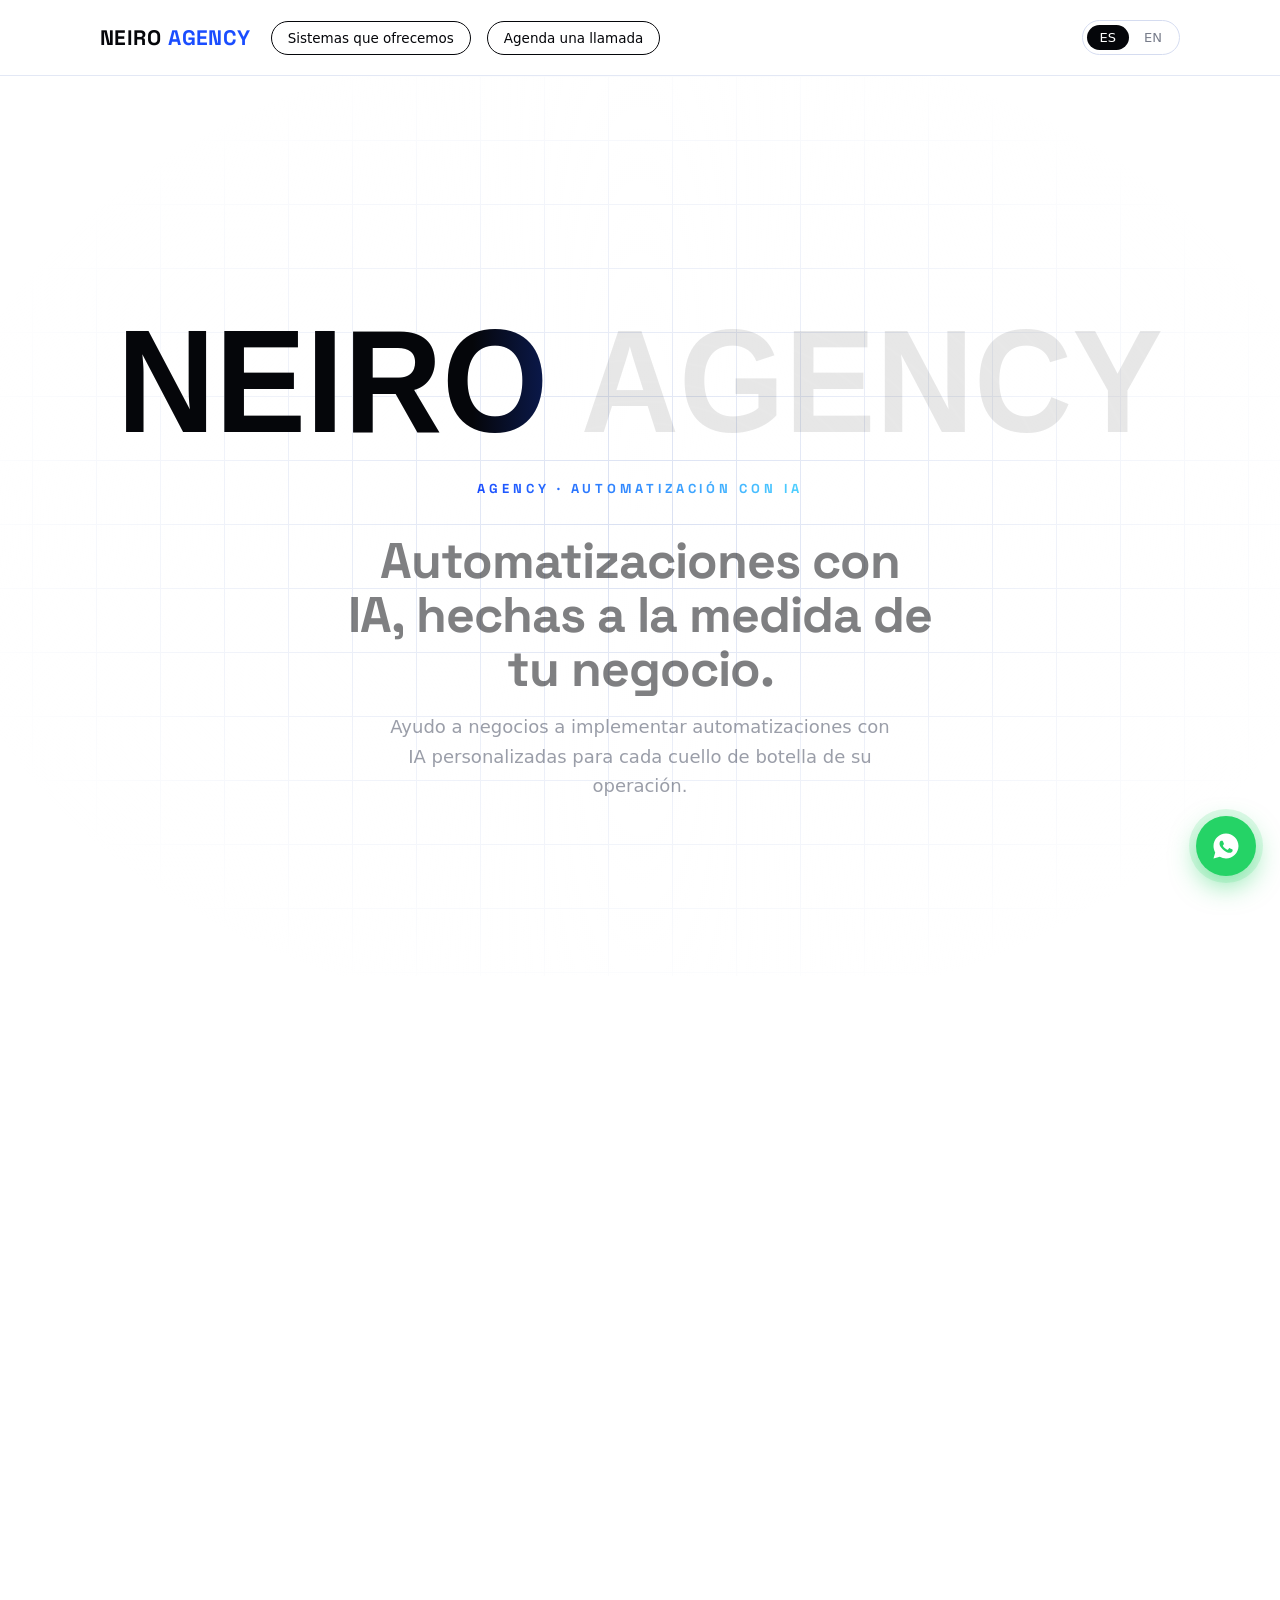
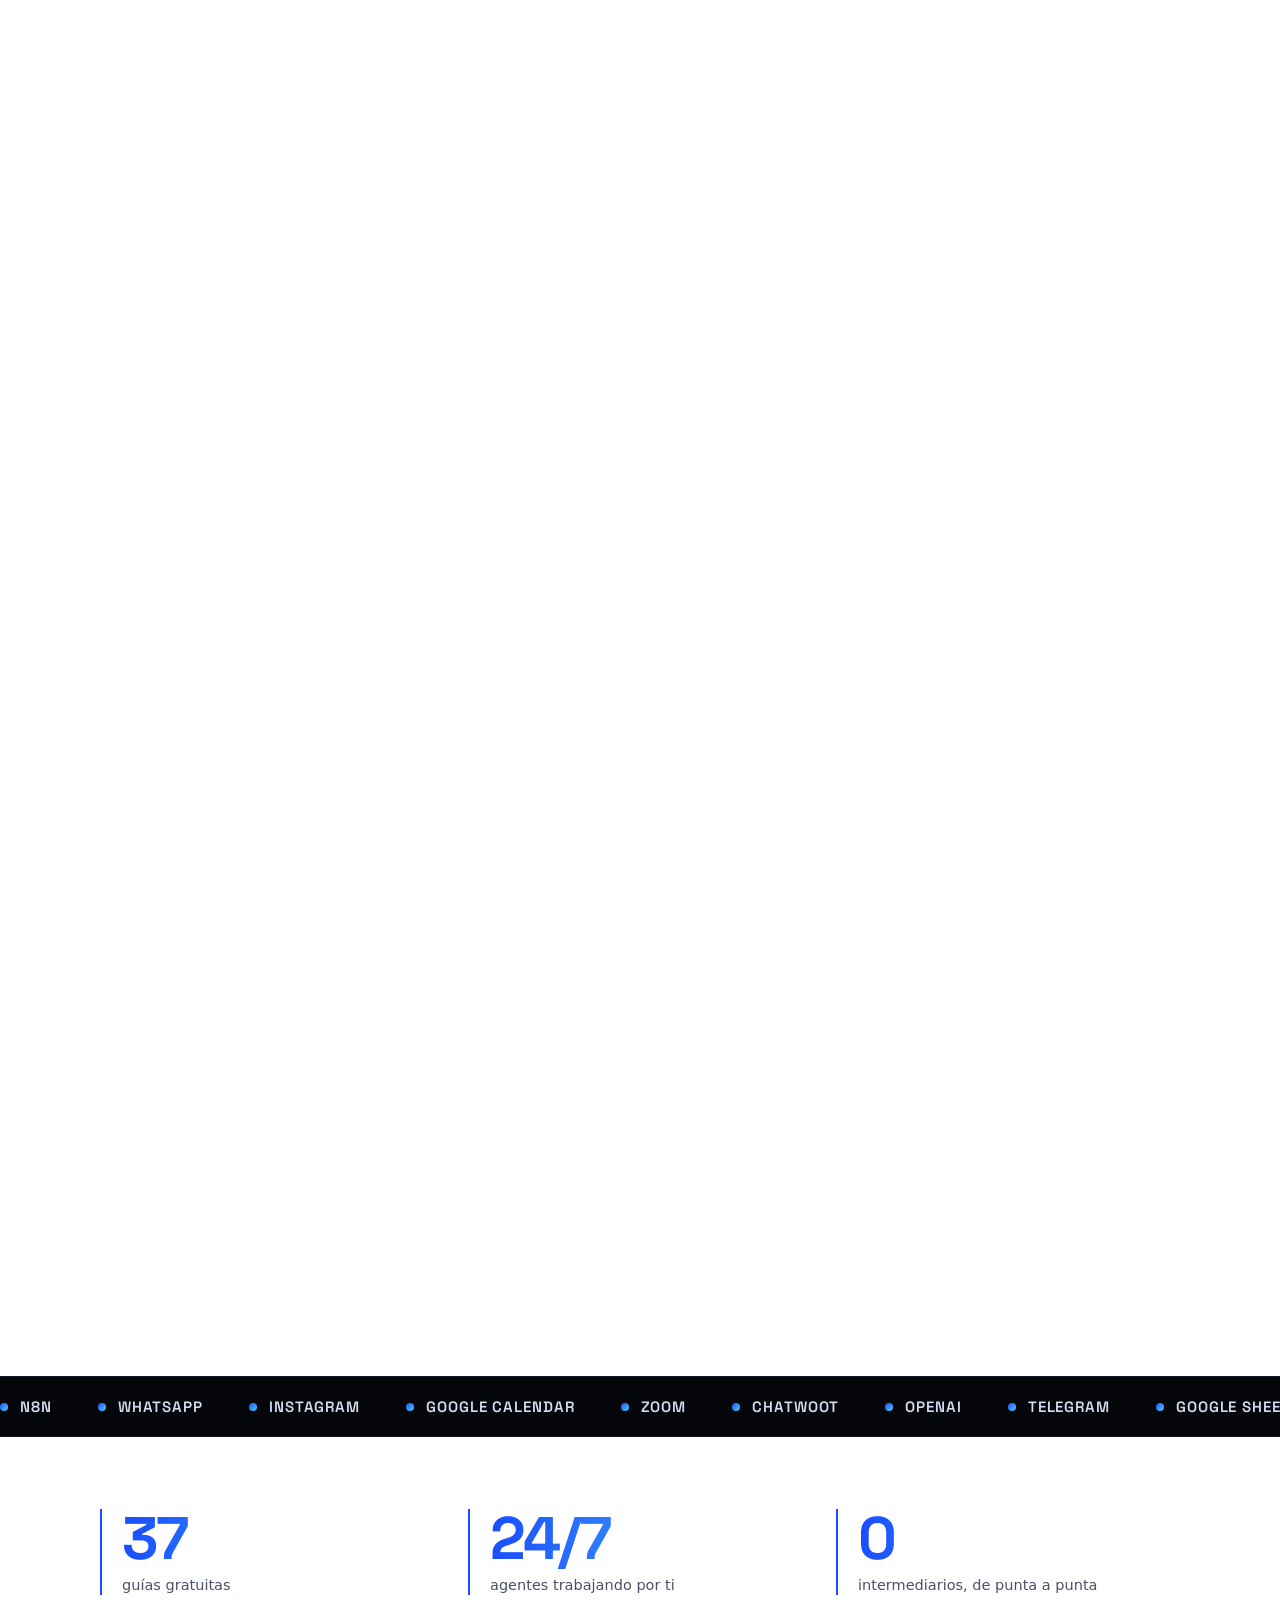
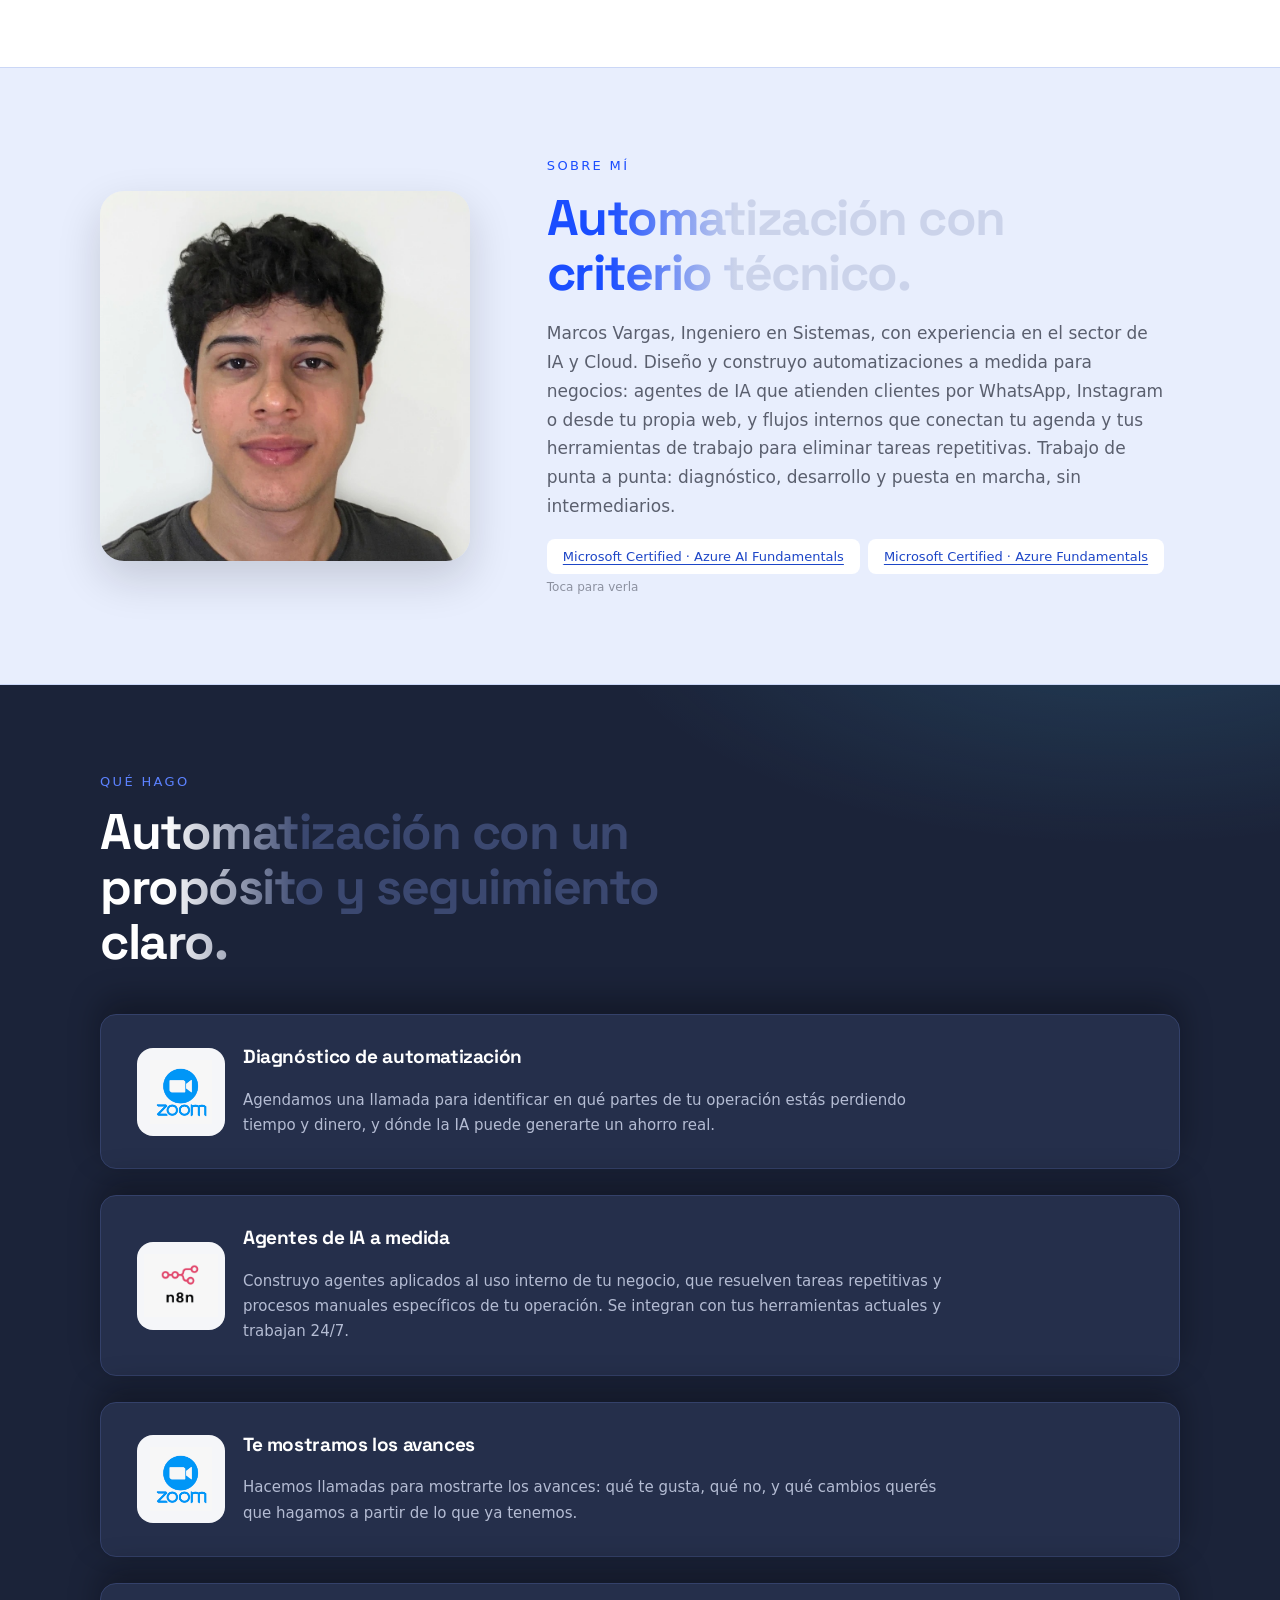
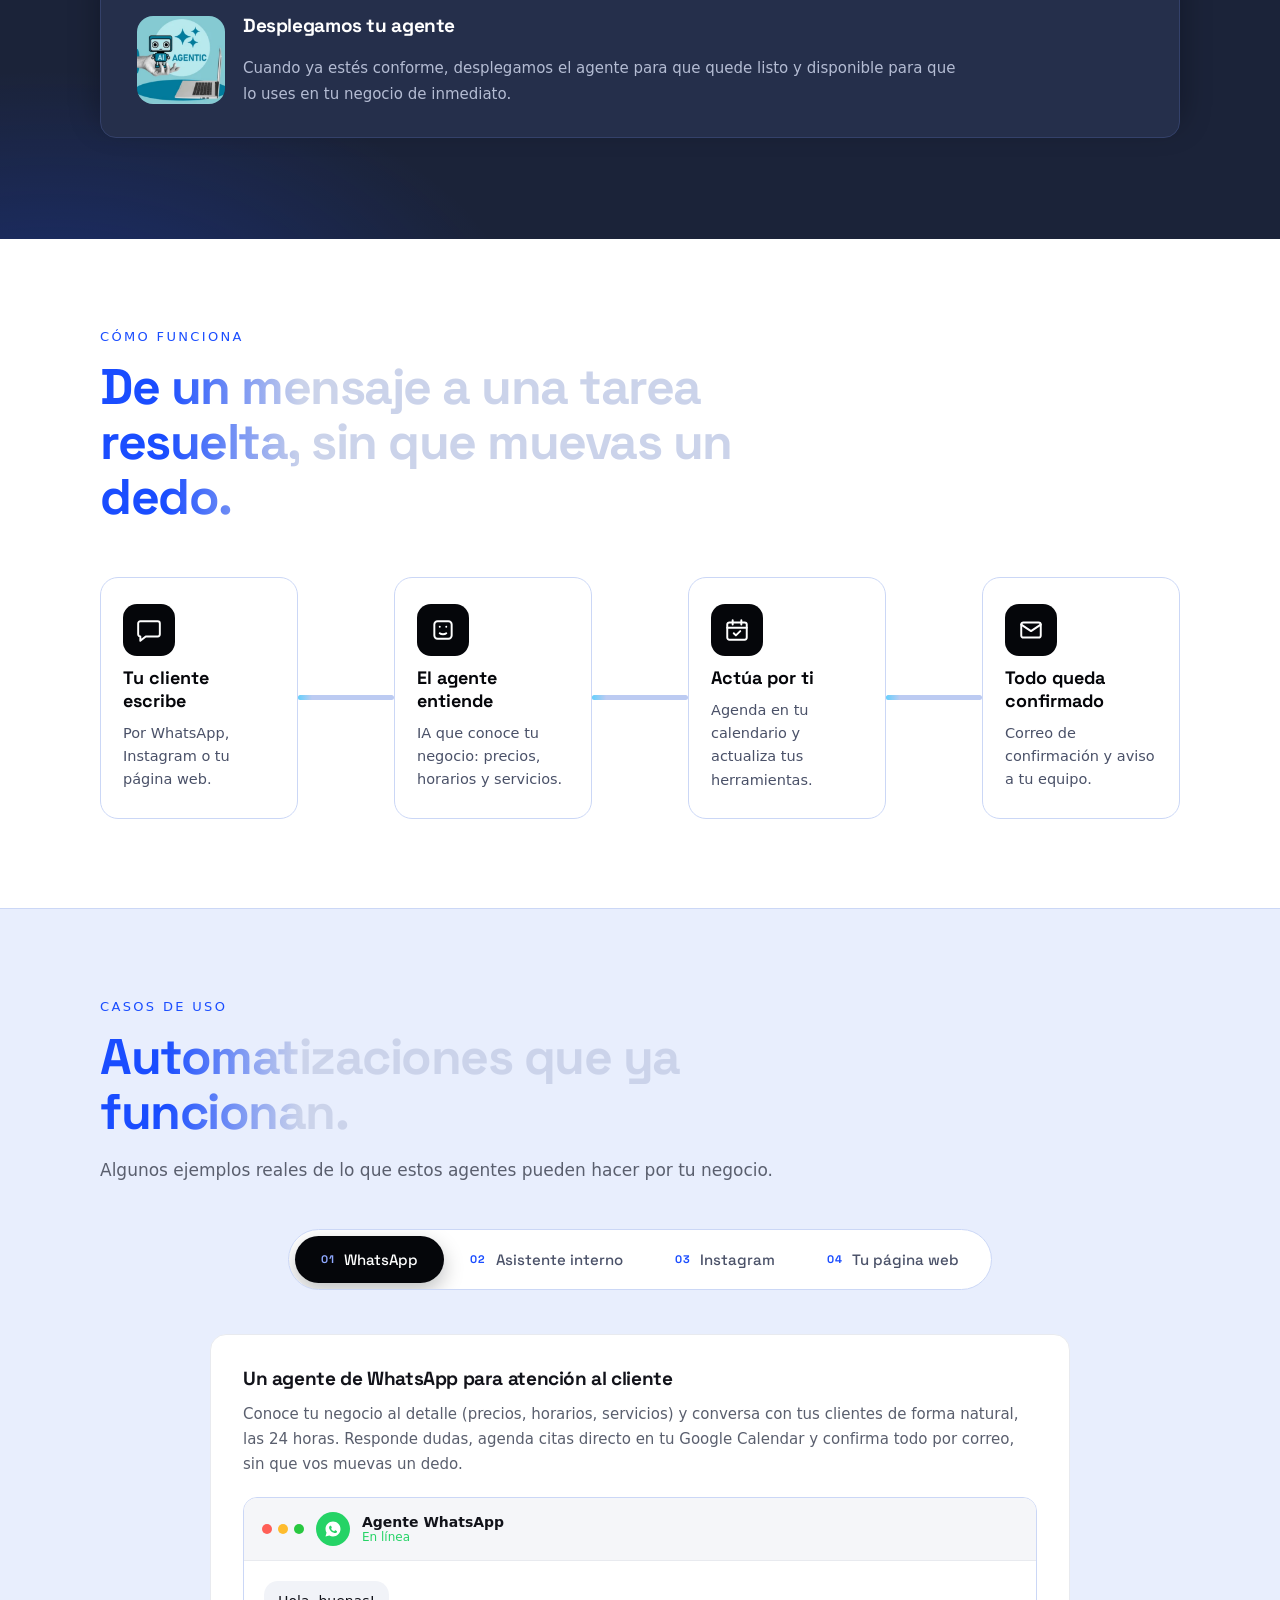
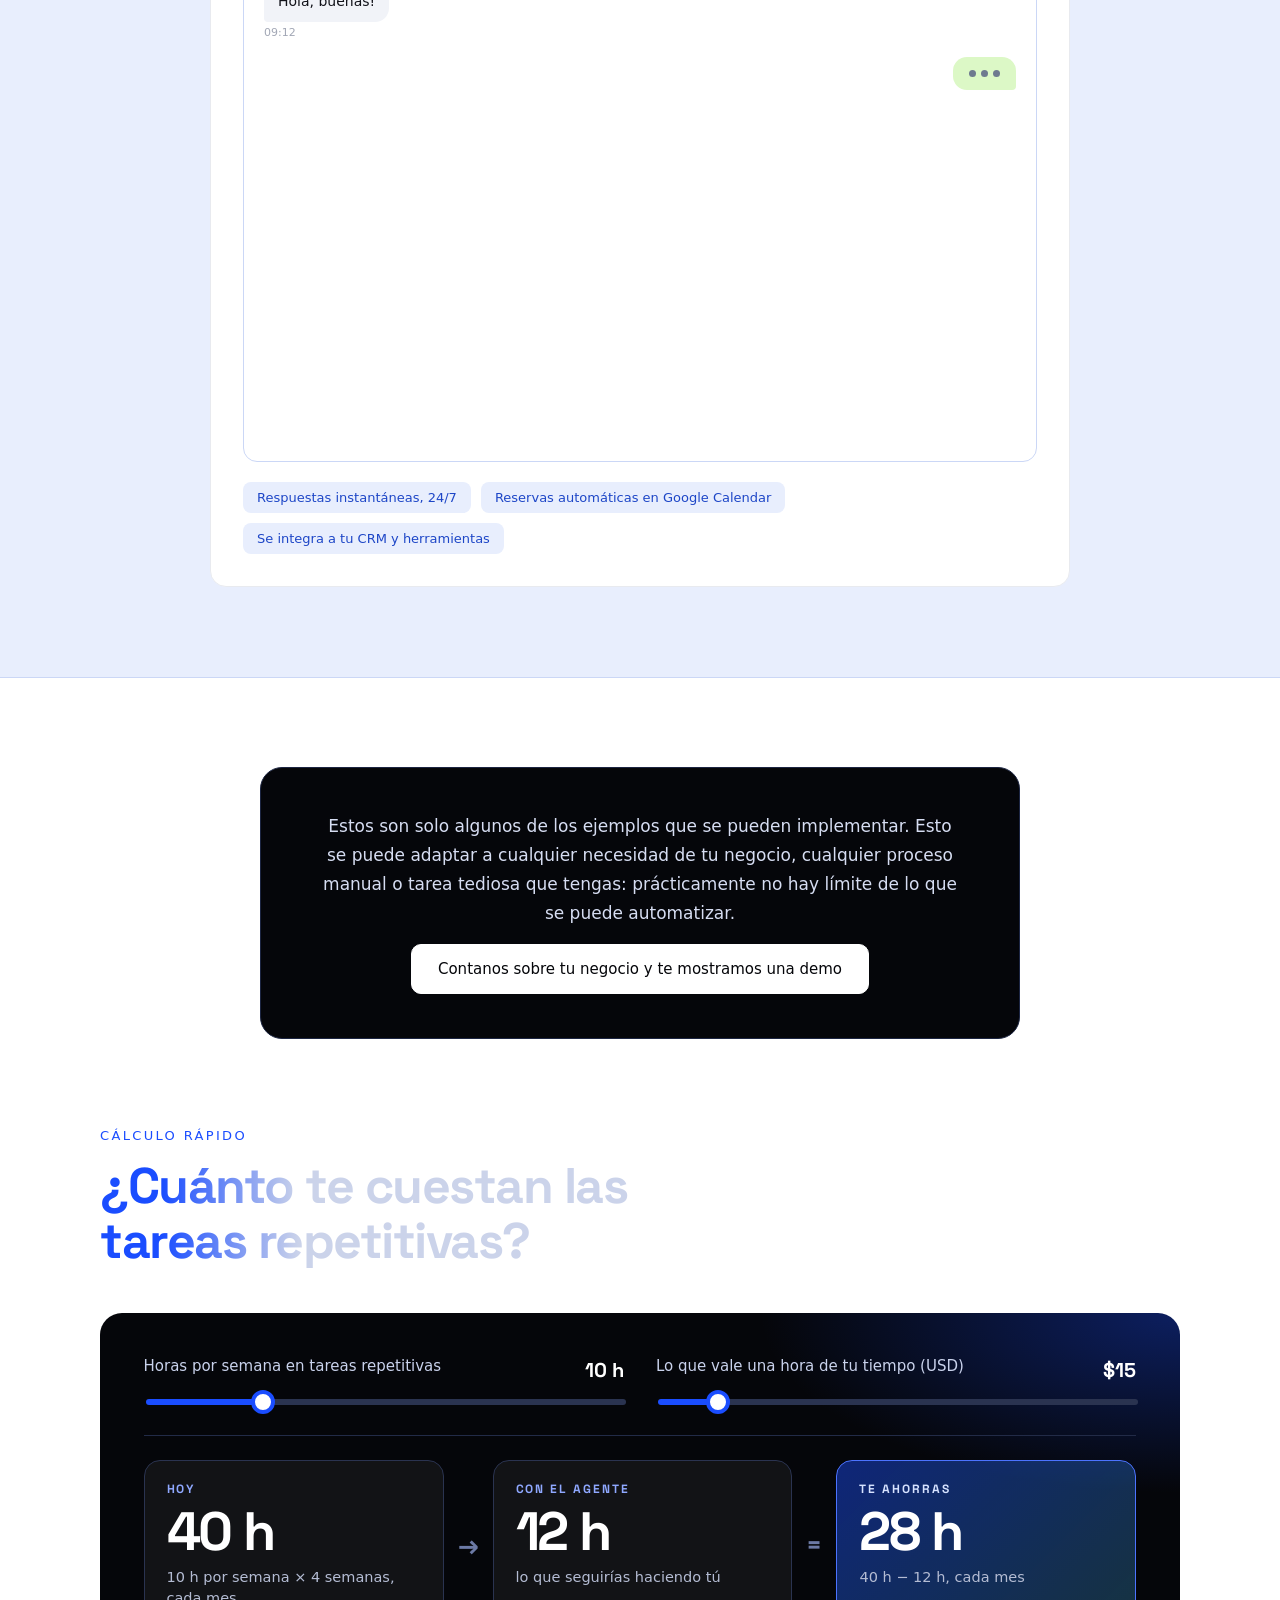
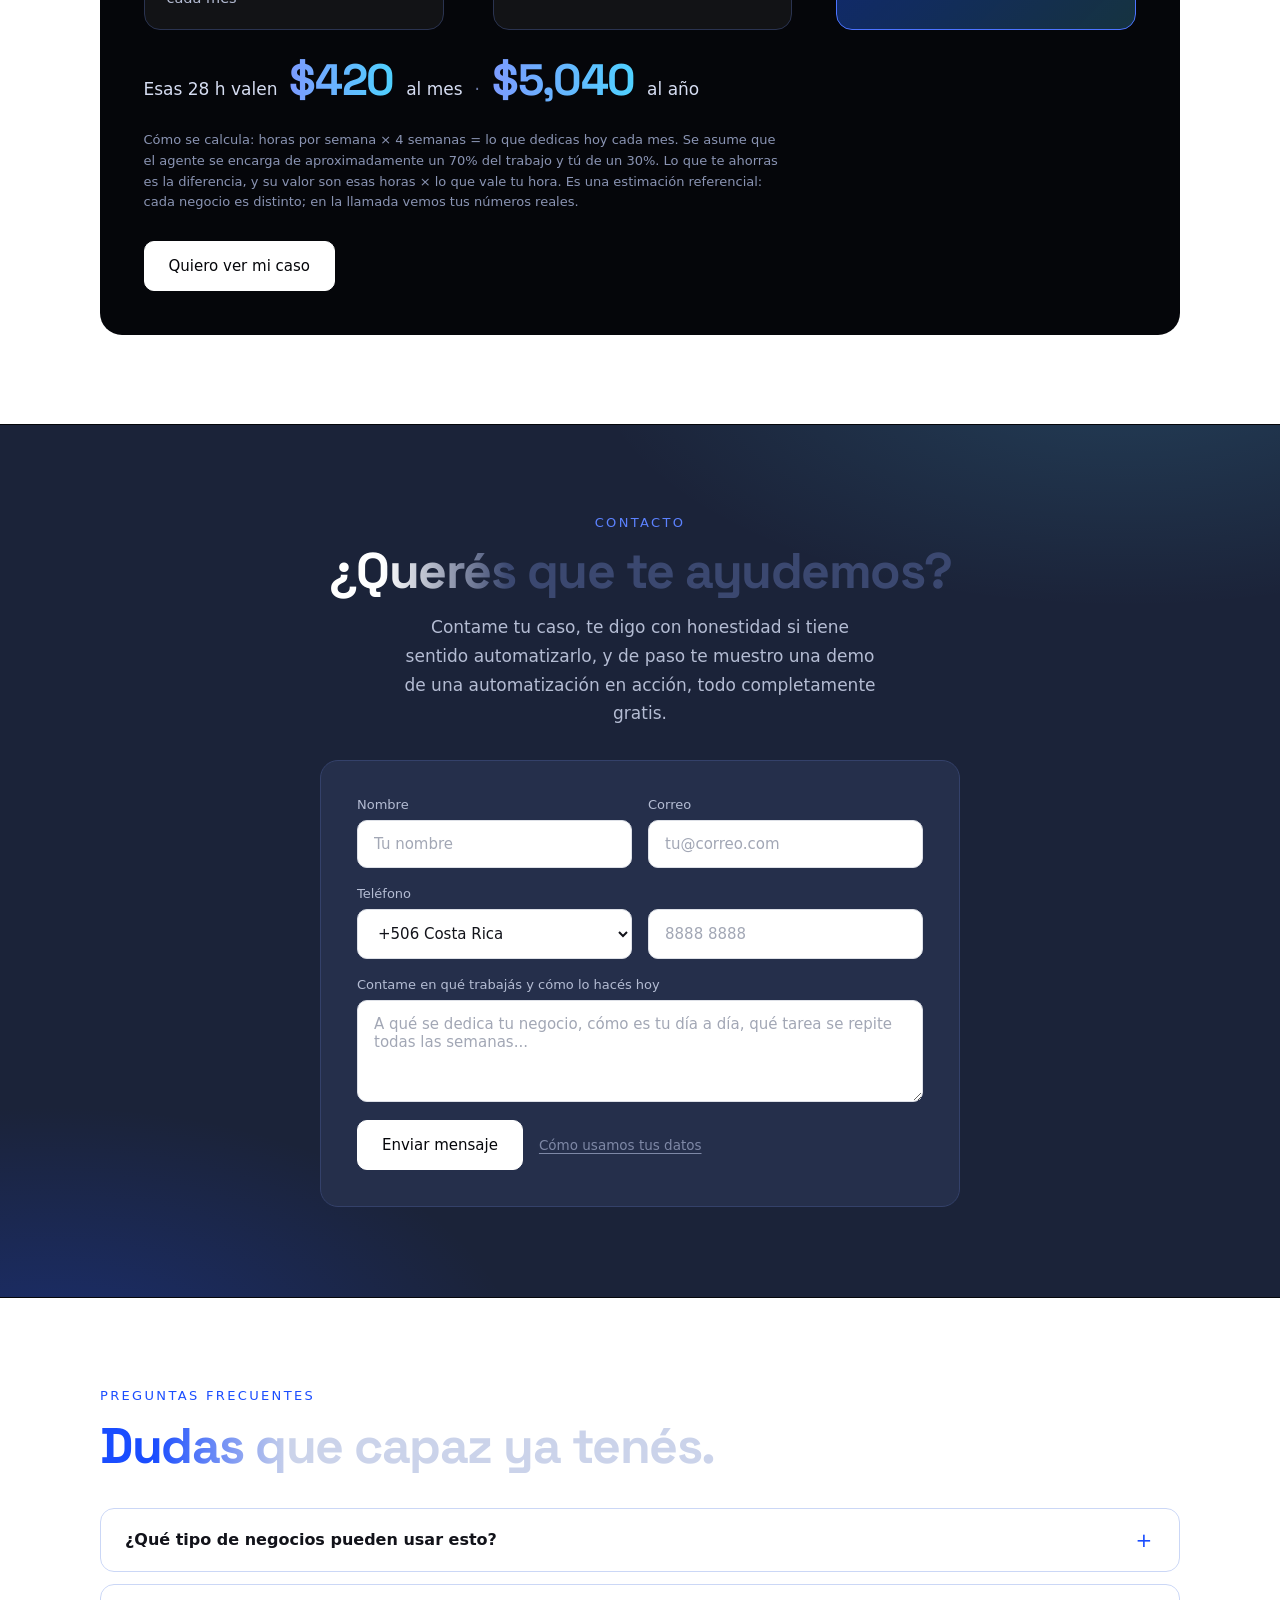
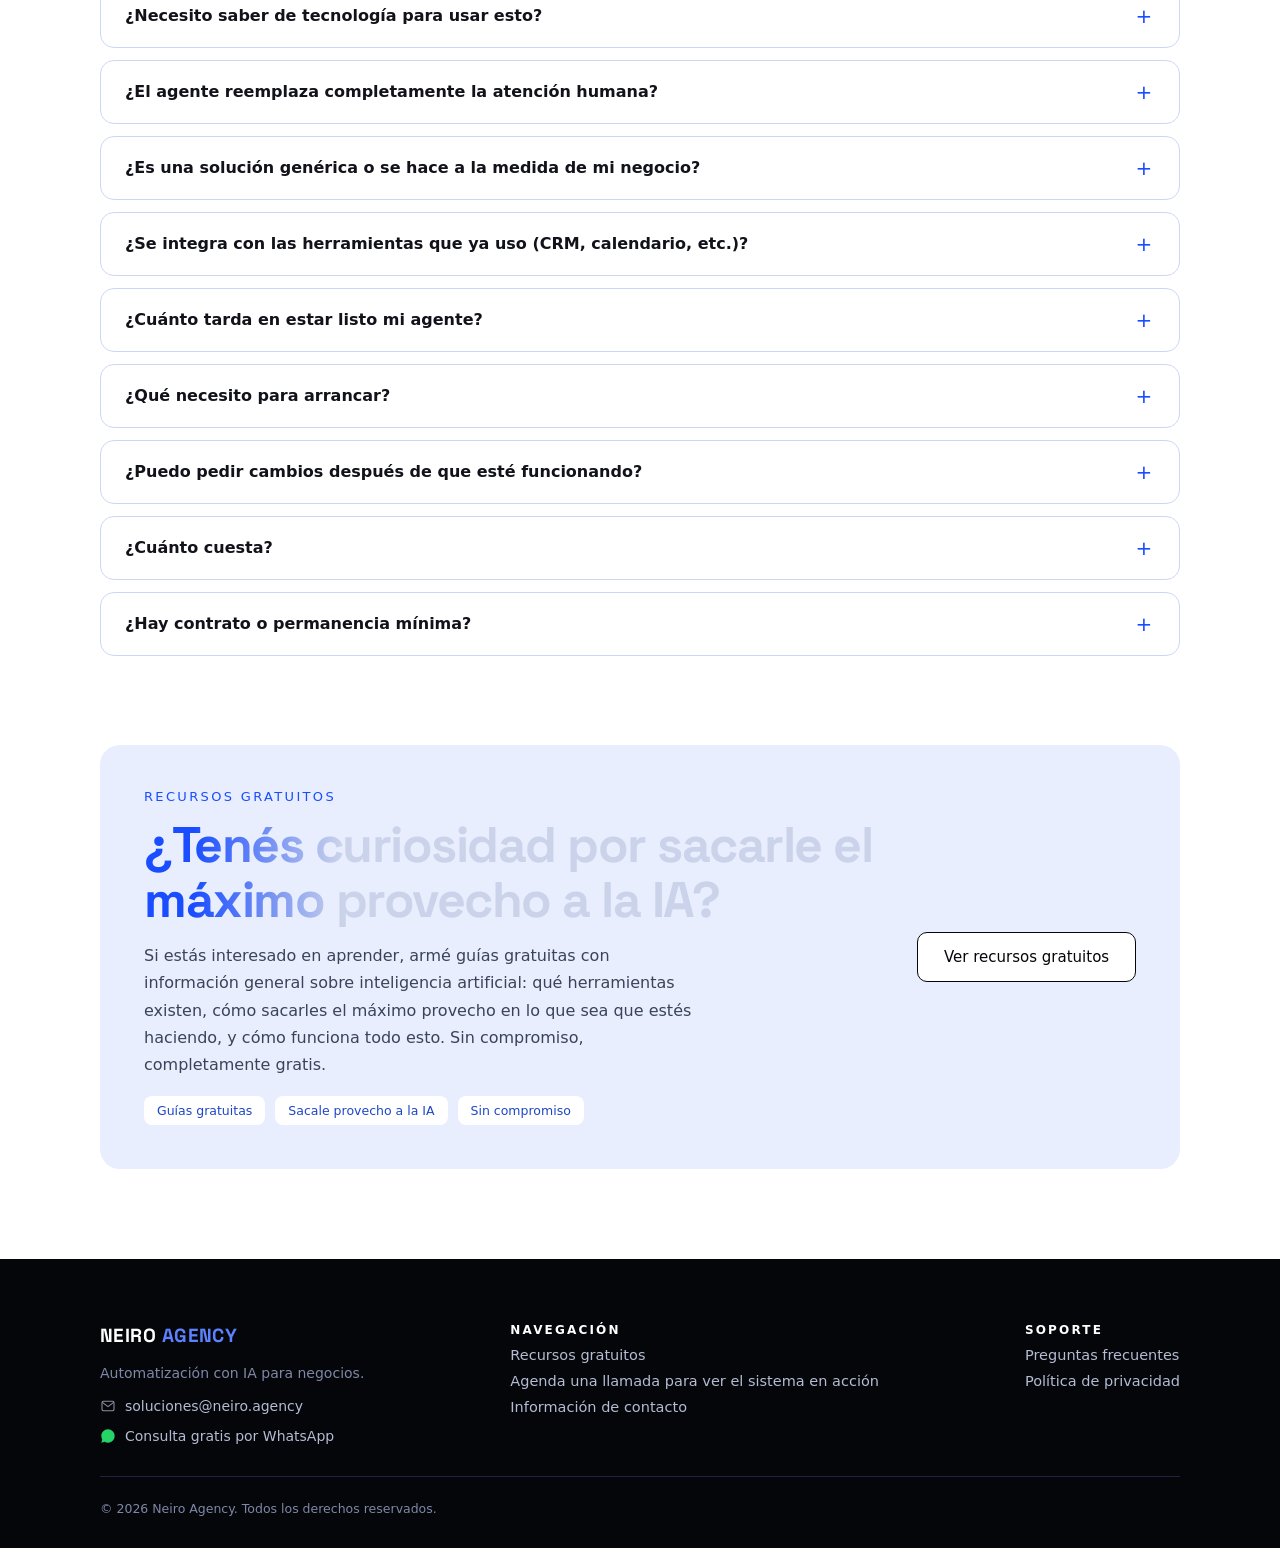
==== commit 290fbcce: "Nueva guía gratuita (c32): agent-desktop; contador a 37 Co-Authored-By: Claude Sonnet 5.5 <noreply@a" ====
--- a/index.html
+++ b/index.html
@@ -196,7 +196,7 @@
 </div>
 
 <section class="stats">
-  <div class="stat reveal"><b data-count="36">36</b><span data-en="free guides">guías gratuitas</span></div>
+  <div class="stat reveal"><b data-count="37">37</b><span data-en="free guides">guías gratuitas</span></div>
   <div class="stat reveal" data-d="1"><b>24/7</b><span data-en="agents working for you">agentes trabajando por ti</span></div>
     <div class="stat reveal" data-d="2"><b data-count="0">0</b><span data-en="middlemen, end to end">intermediarios, de punta a punta</span></div>
 </section>
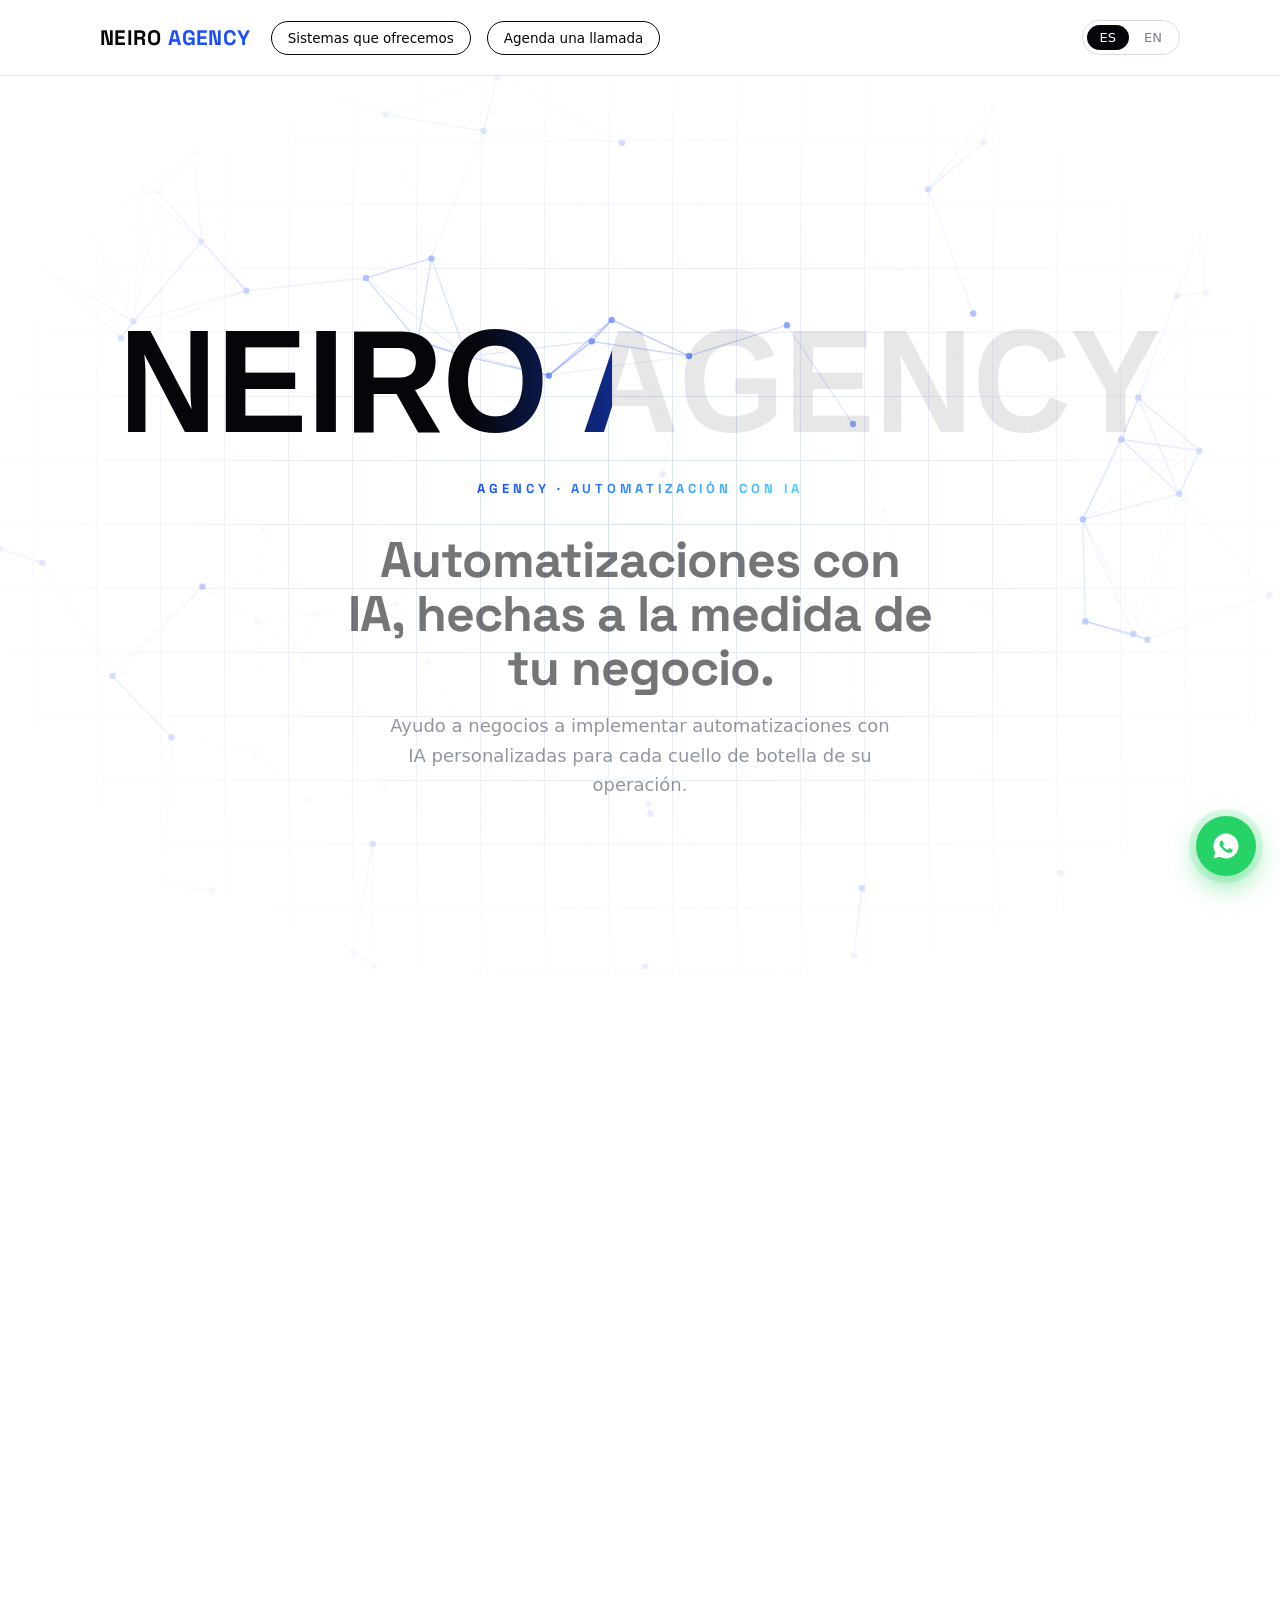
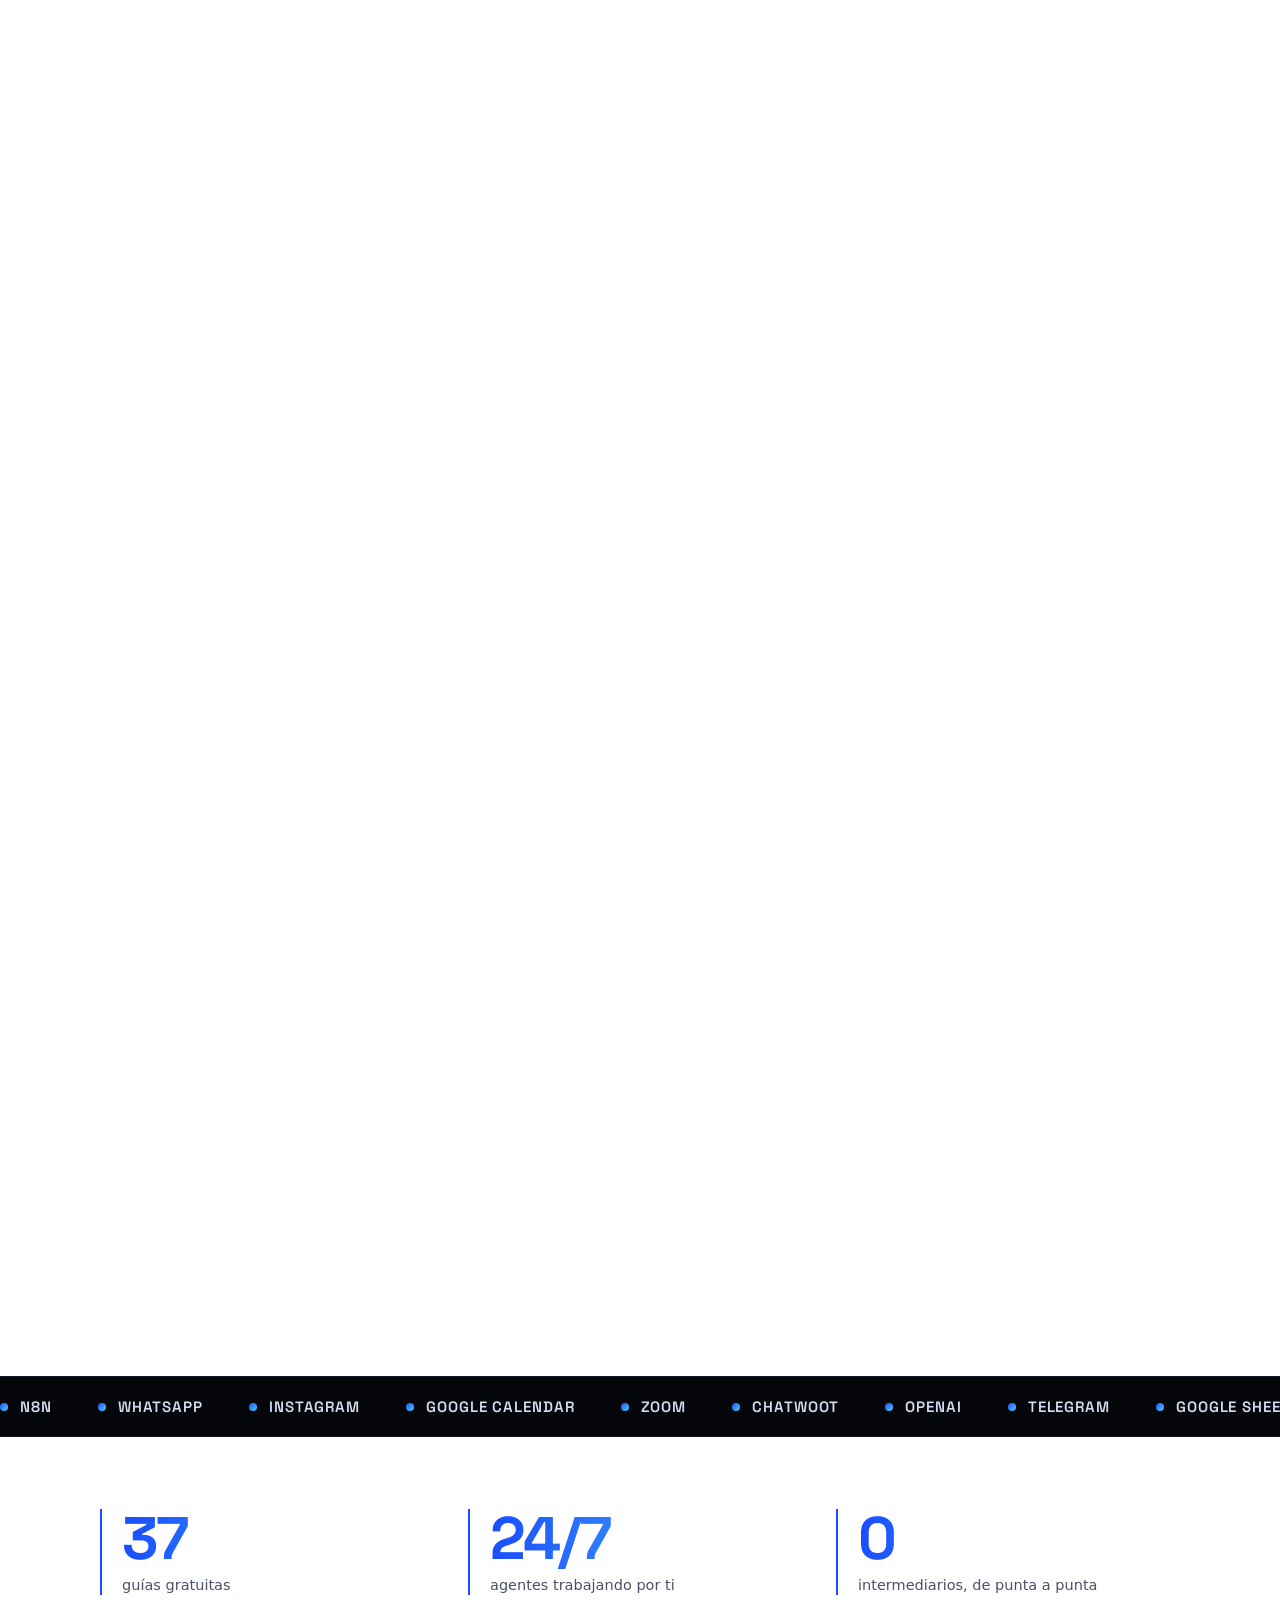
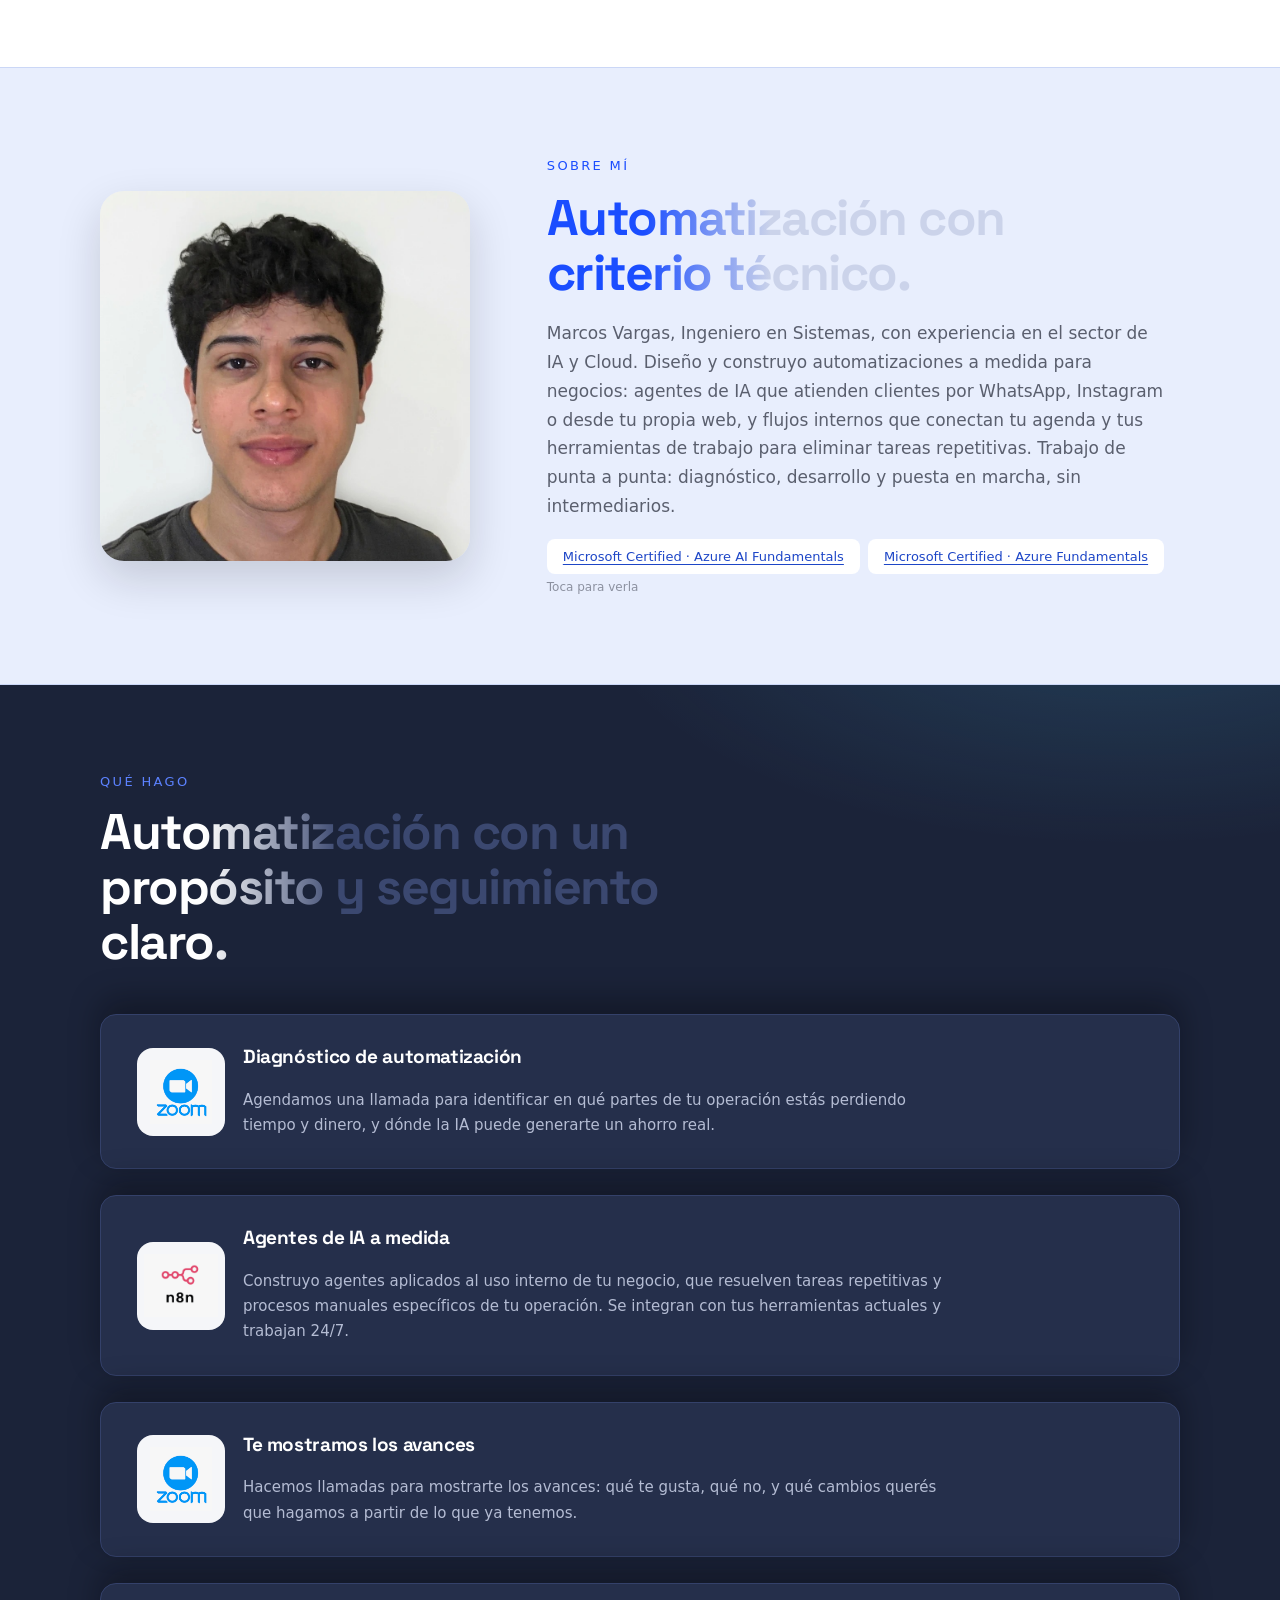
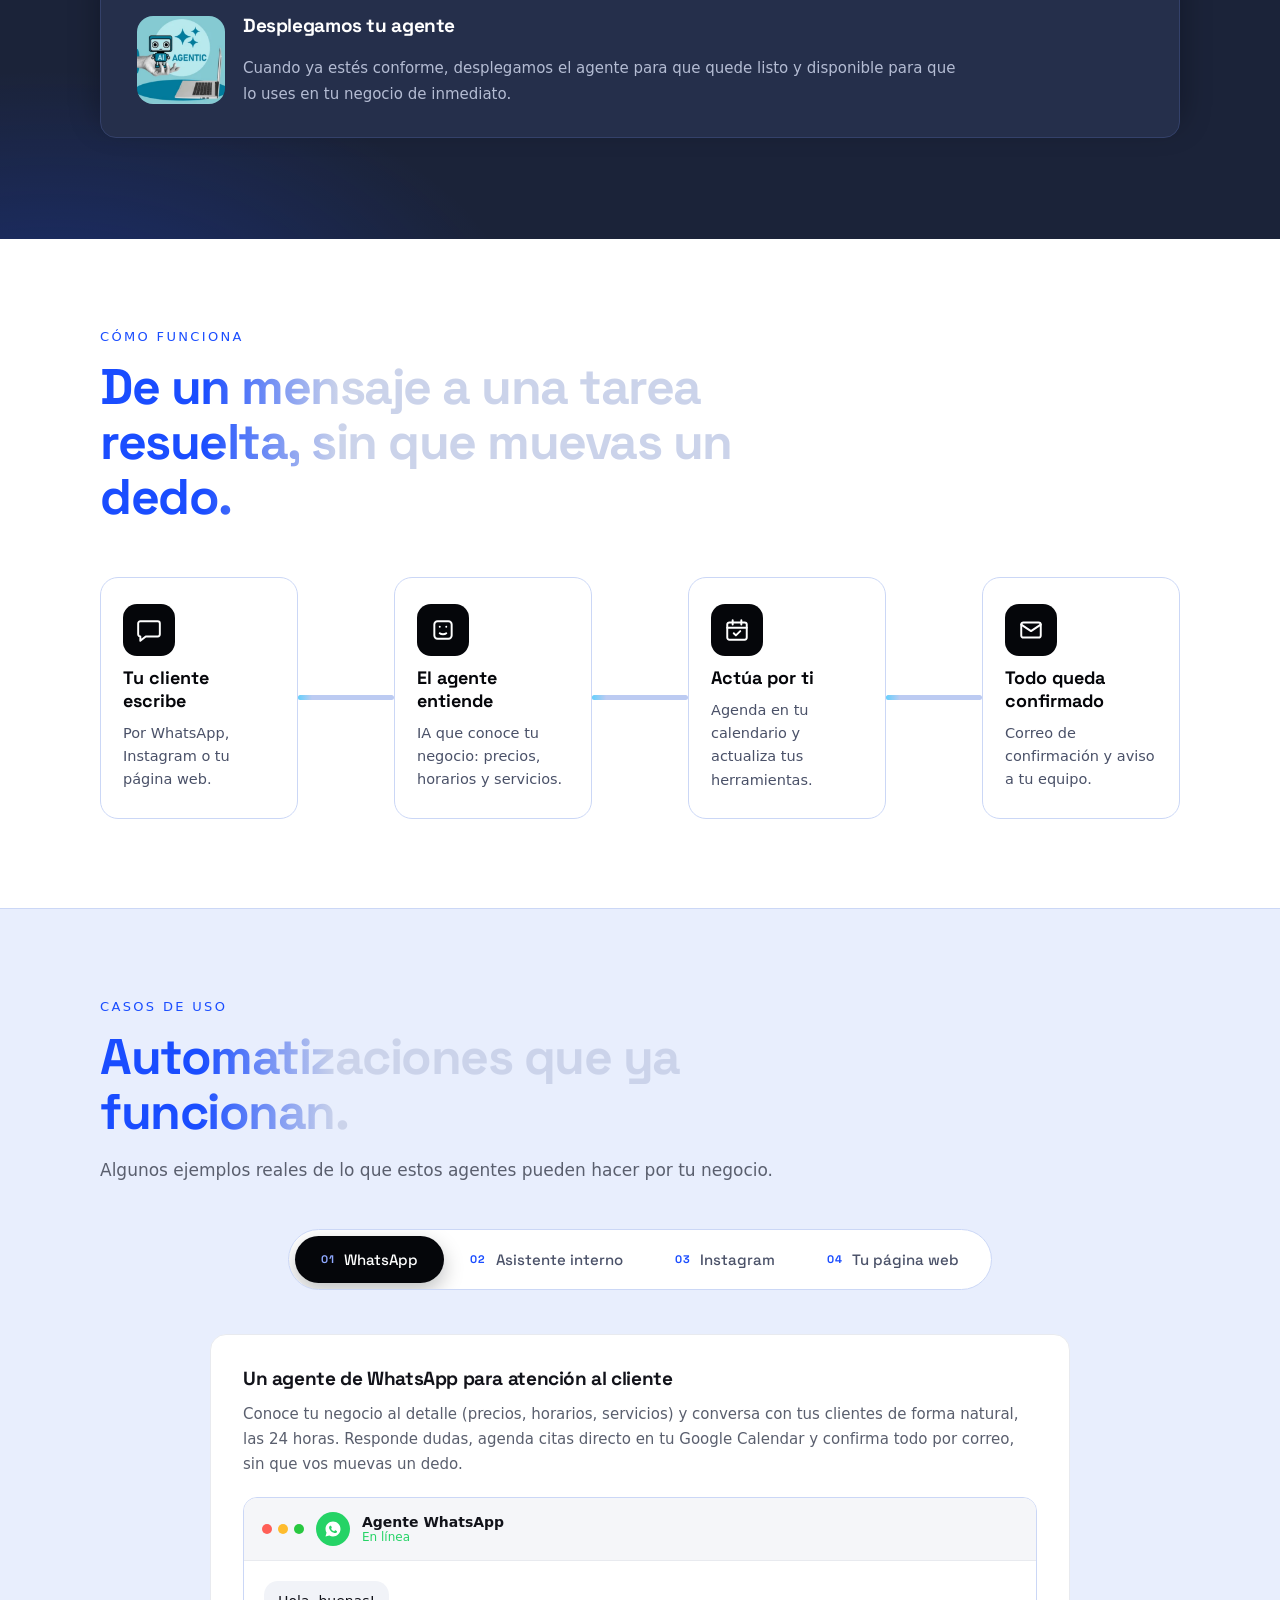
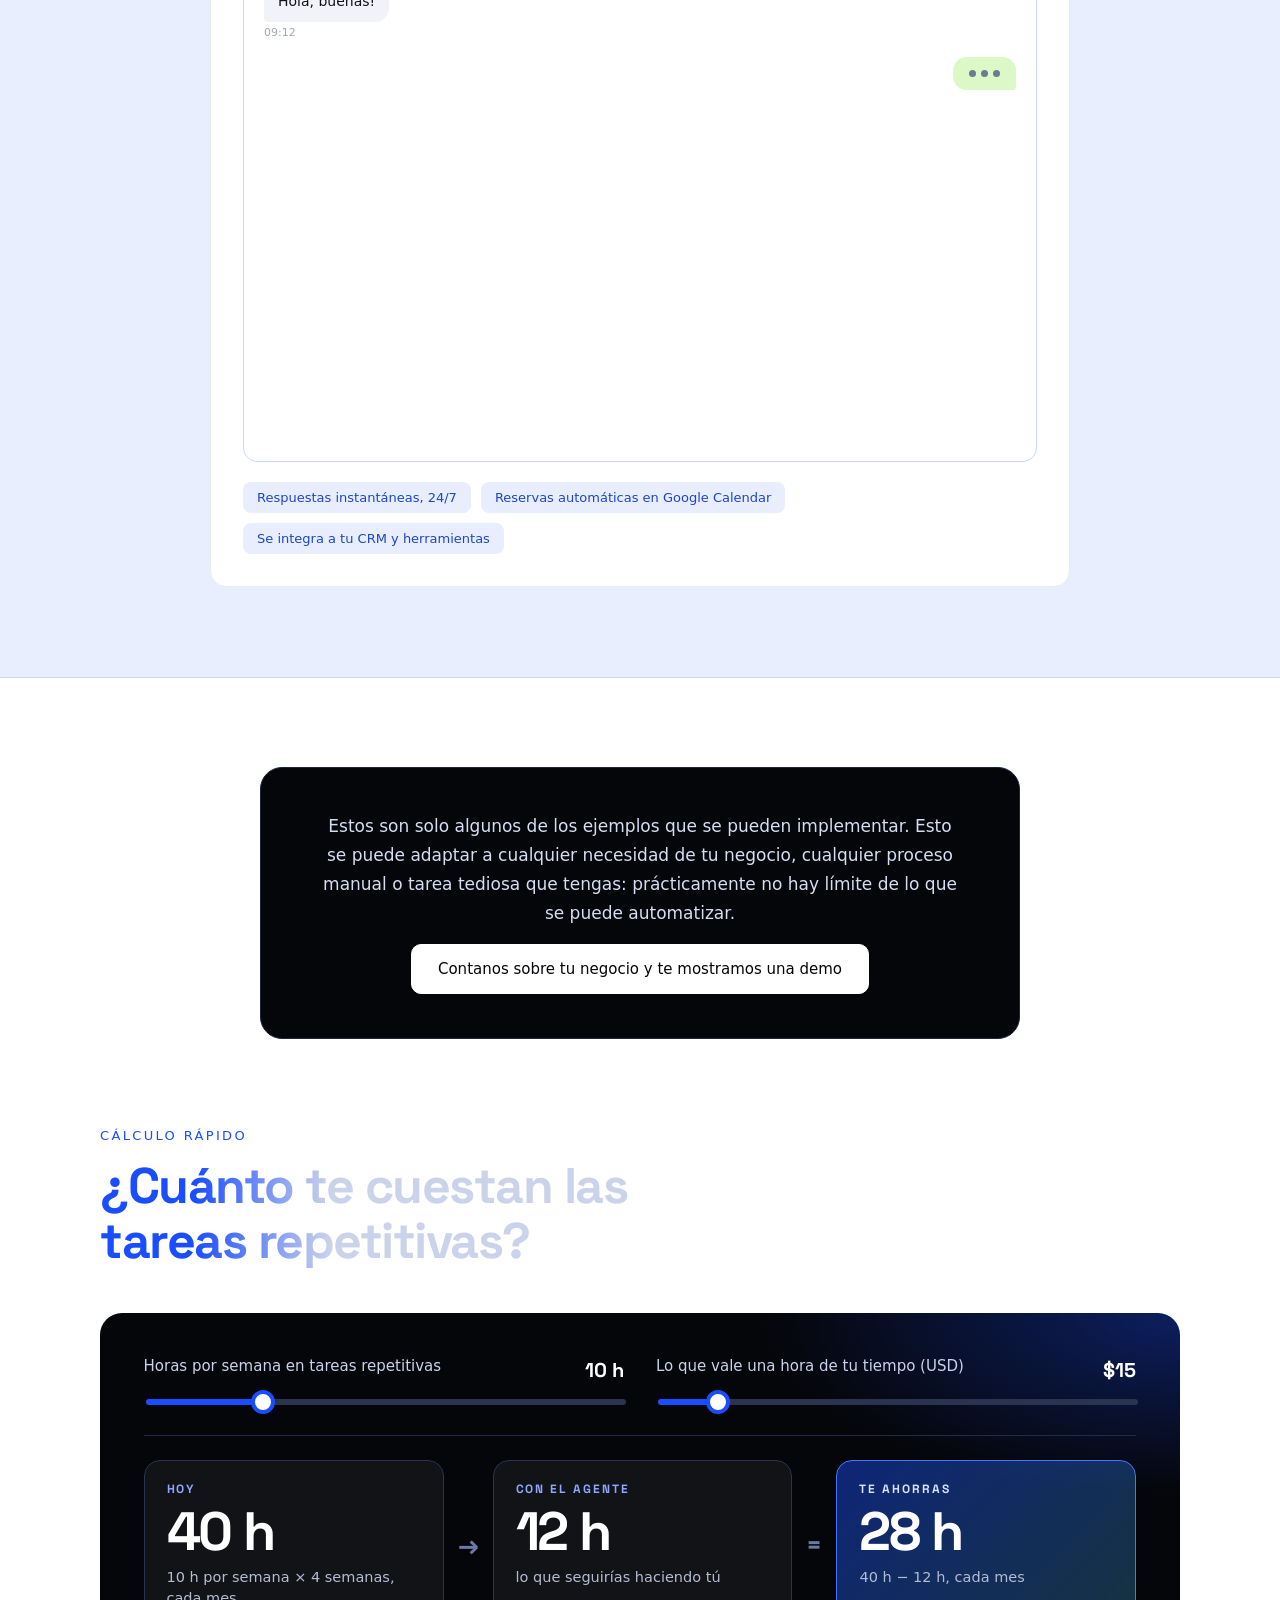
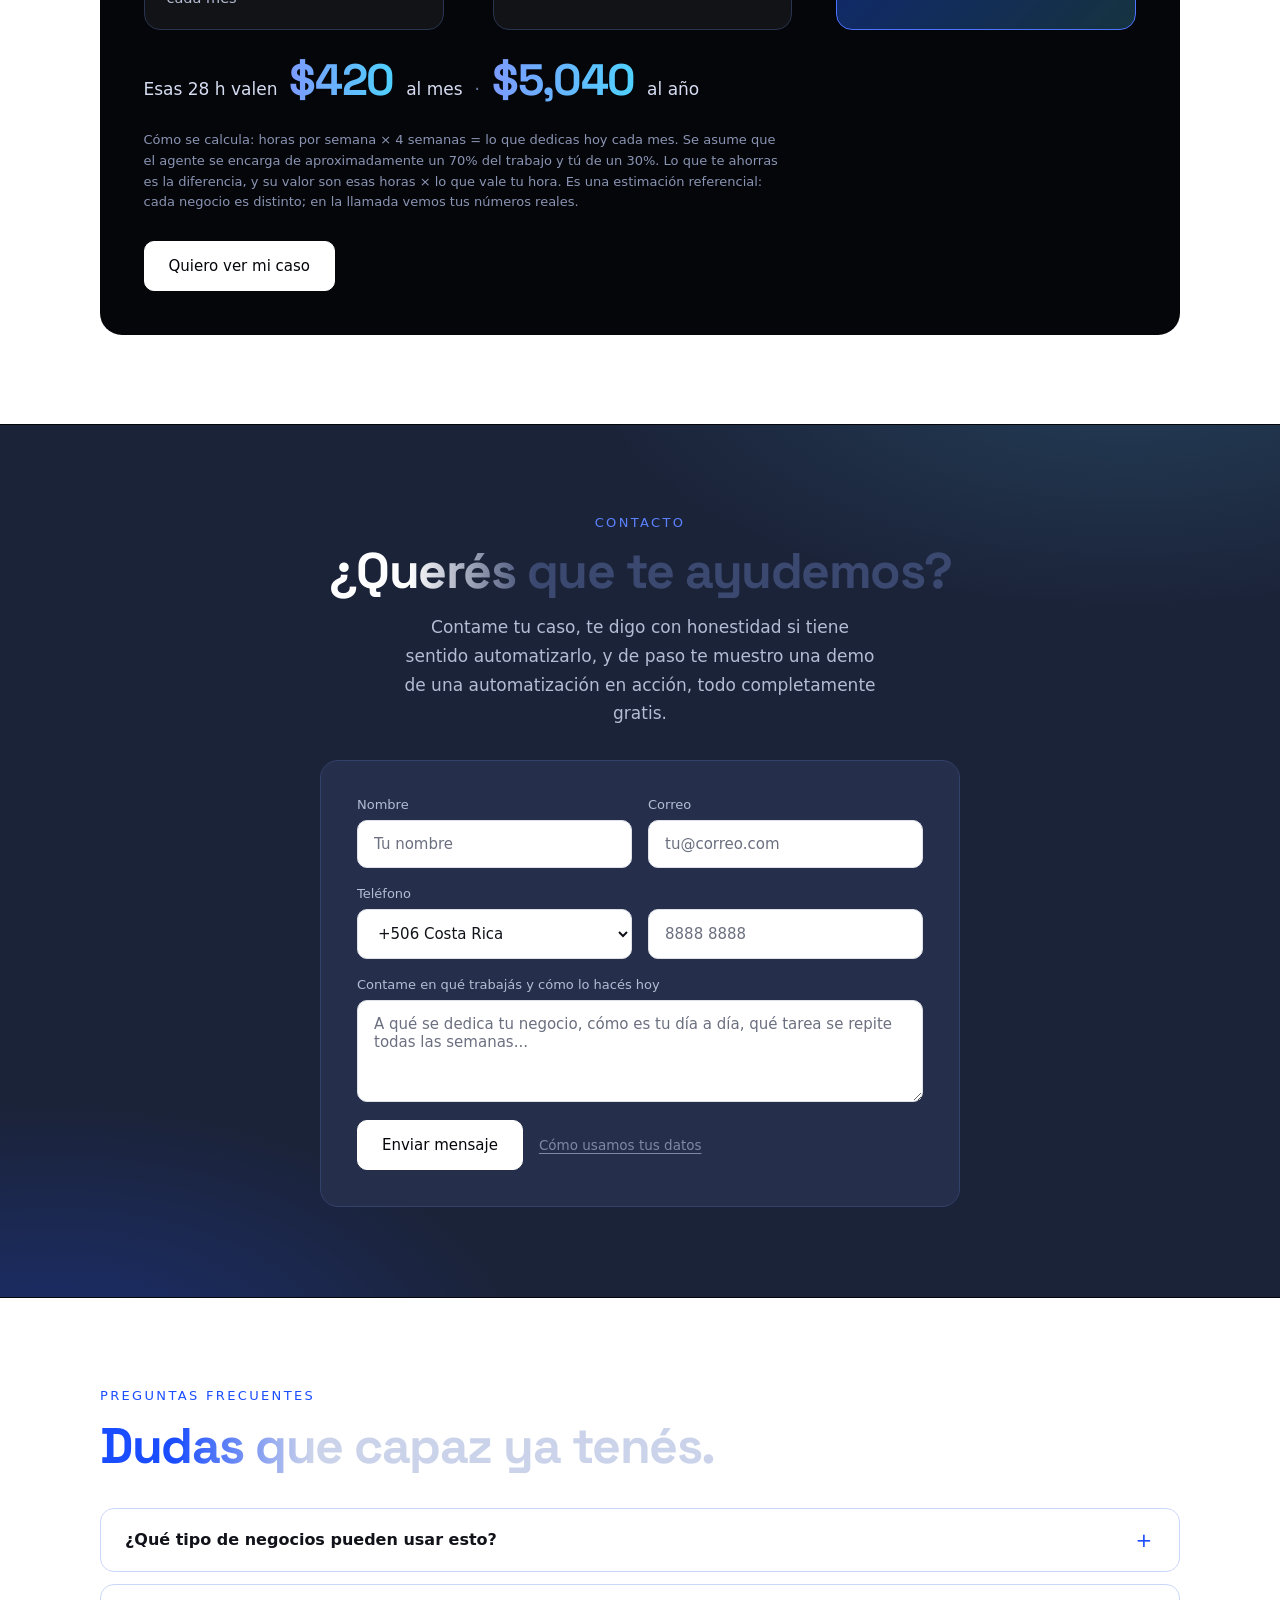
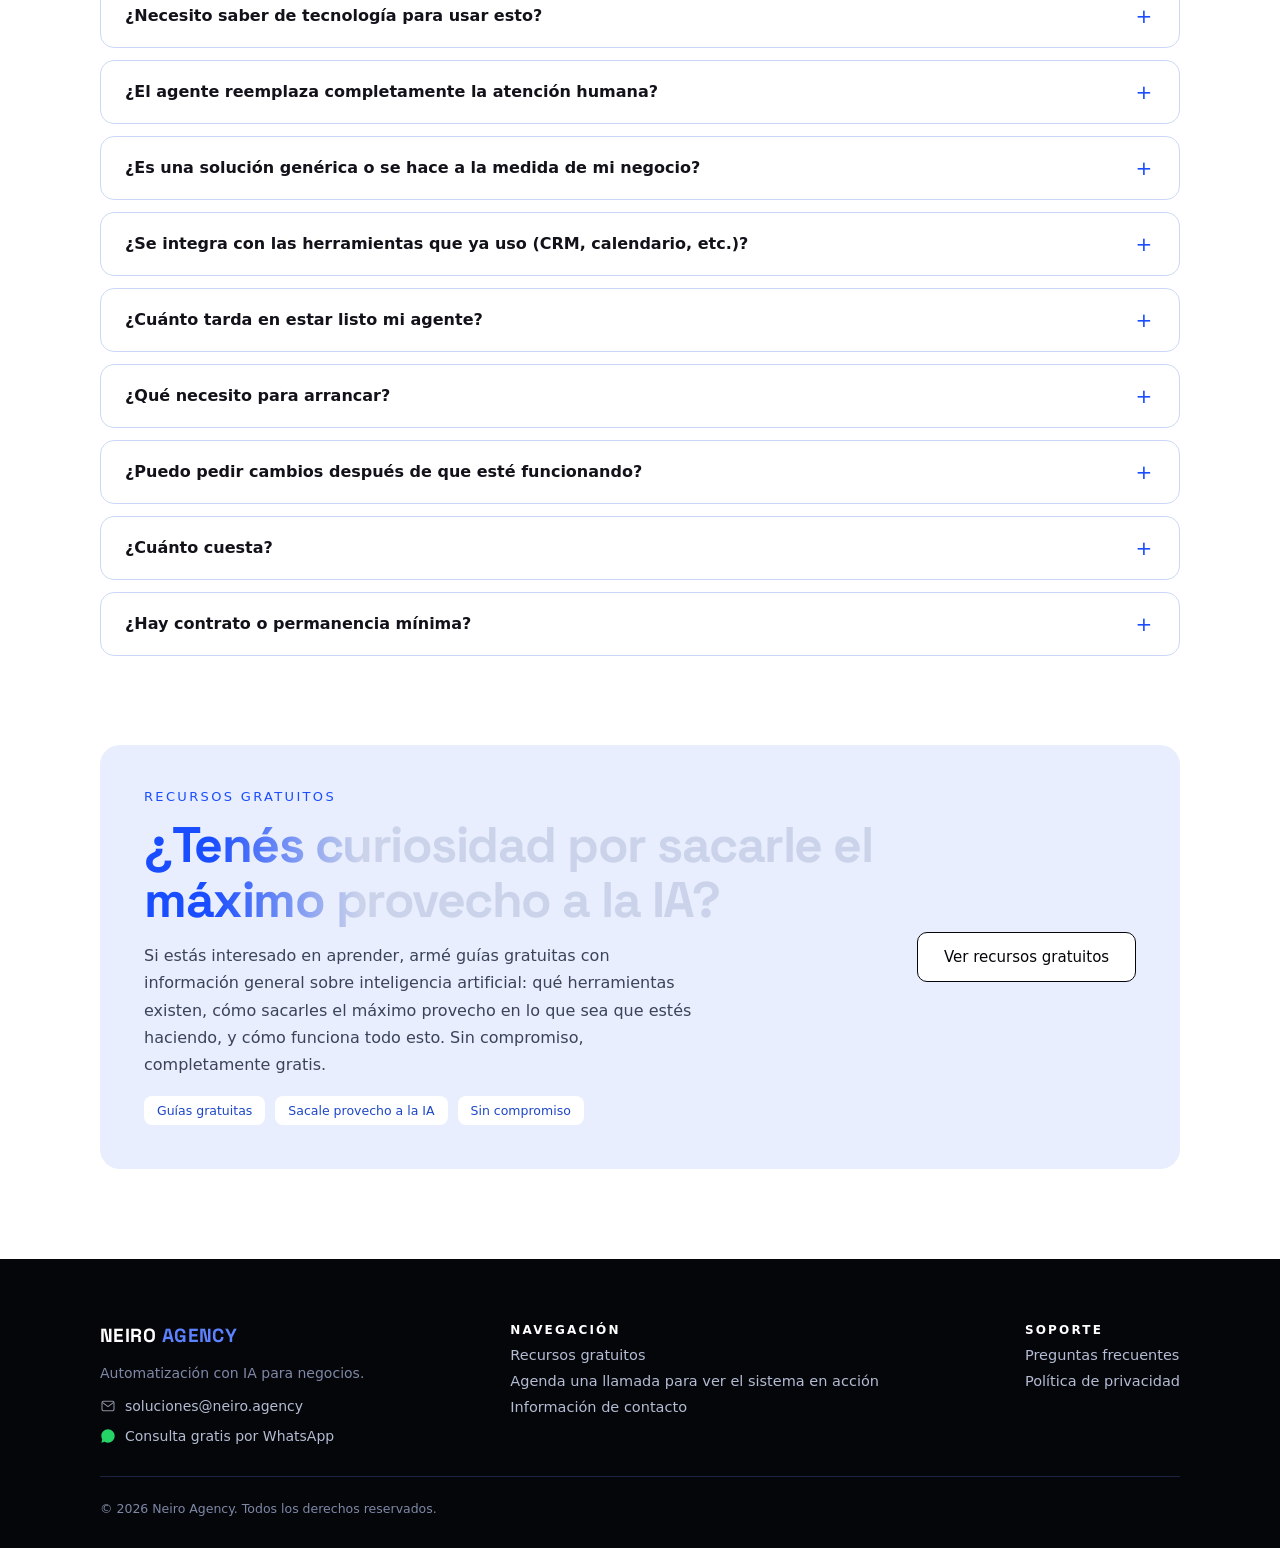
==== commit 1b959214: "Formulario de guías: más espacio entre campos, 2 columnas en PC; CSS con versión para evitar caché C" ====
--- a/index.html
+++ b/index.html
@@ -150,7 +150,7 @@
     .reveal, .pop, .lift, .btn, .arrow, .modal-card, .modal-backdrop { animation: none !important; transition: none !important; opacity: 1 !important; transform: none !important; }
   }
 </style>
-<link rel="stylesheet" href="neiro-theme.css">
+<link rel="stylesheet" href="neiro-theme.css?v=20261111">
 <link rel="preconnect" href="https://chatwoot.neiro.agency" crossorigin>
 <link rel="preload" as="script" href="https://chatwoot.neiro.agency/packs/js/sdk.js">
 <noscript><style>#preloader{display:none!important}</style></noscript>
--- a/neiro-theme.css
+++ b/neiro-theme.css
@@ -552,3 +552,11 @@
 .ic-wiggle svg { animation: ic-wiggle 3.4s ease-in-out infinite; }
 .ic-bob svg { animation: ic-bob 2.4s ease-in-out infinite; }
 @media (prefers-reduced-motion: reduce) { .guide-ic svg { animation: none !important; } }
+
+/* Formulario de guías: 2 columnas en PC, 1 en celular; "¿Tienes una empresa?" ocupa toda la fila */
+#guia-fields { display: grid; grid-template-columns: repeat(2, minmax(0, 1fr)); gap: 16px; }
+#guia-fields .guia-full { grid-column: 1 / -1; }
+@media (max-width: 560px) { #guia-fields { grid-template-columns: minmax(0, 1fr); } }
+
+/* Accesibilidad: el texto de ayuda de los campos tenía contraste 2.4:1; ahora ~5:1 sobre blanco */
+input::placeholder, textarea::placeholder { color: #6B7080; opacity: 1; }
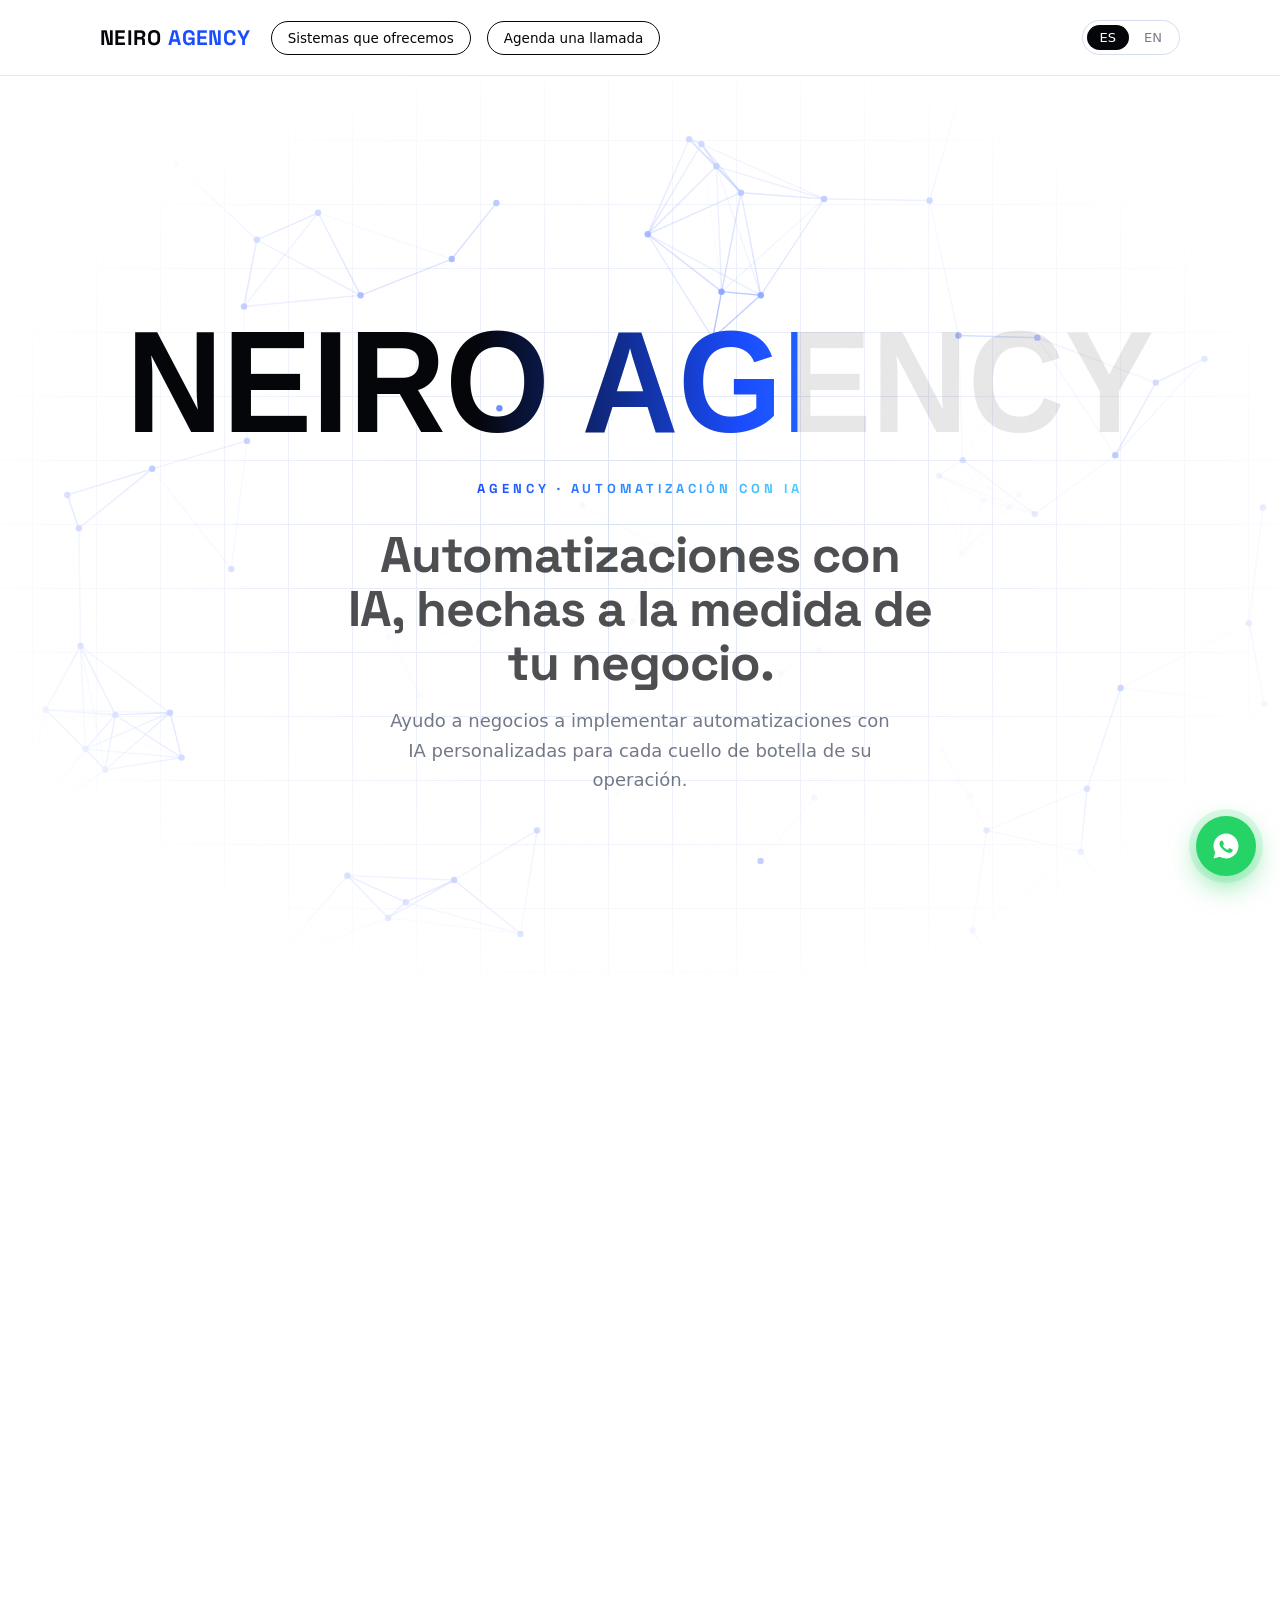
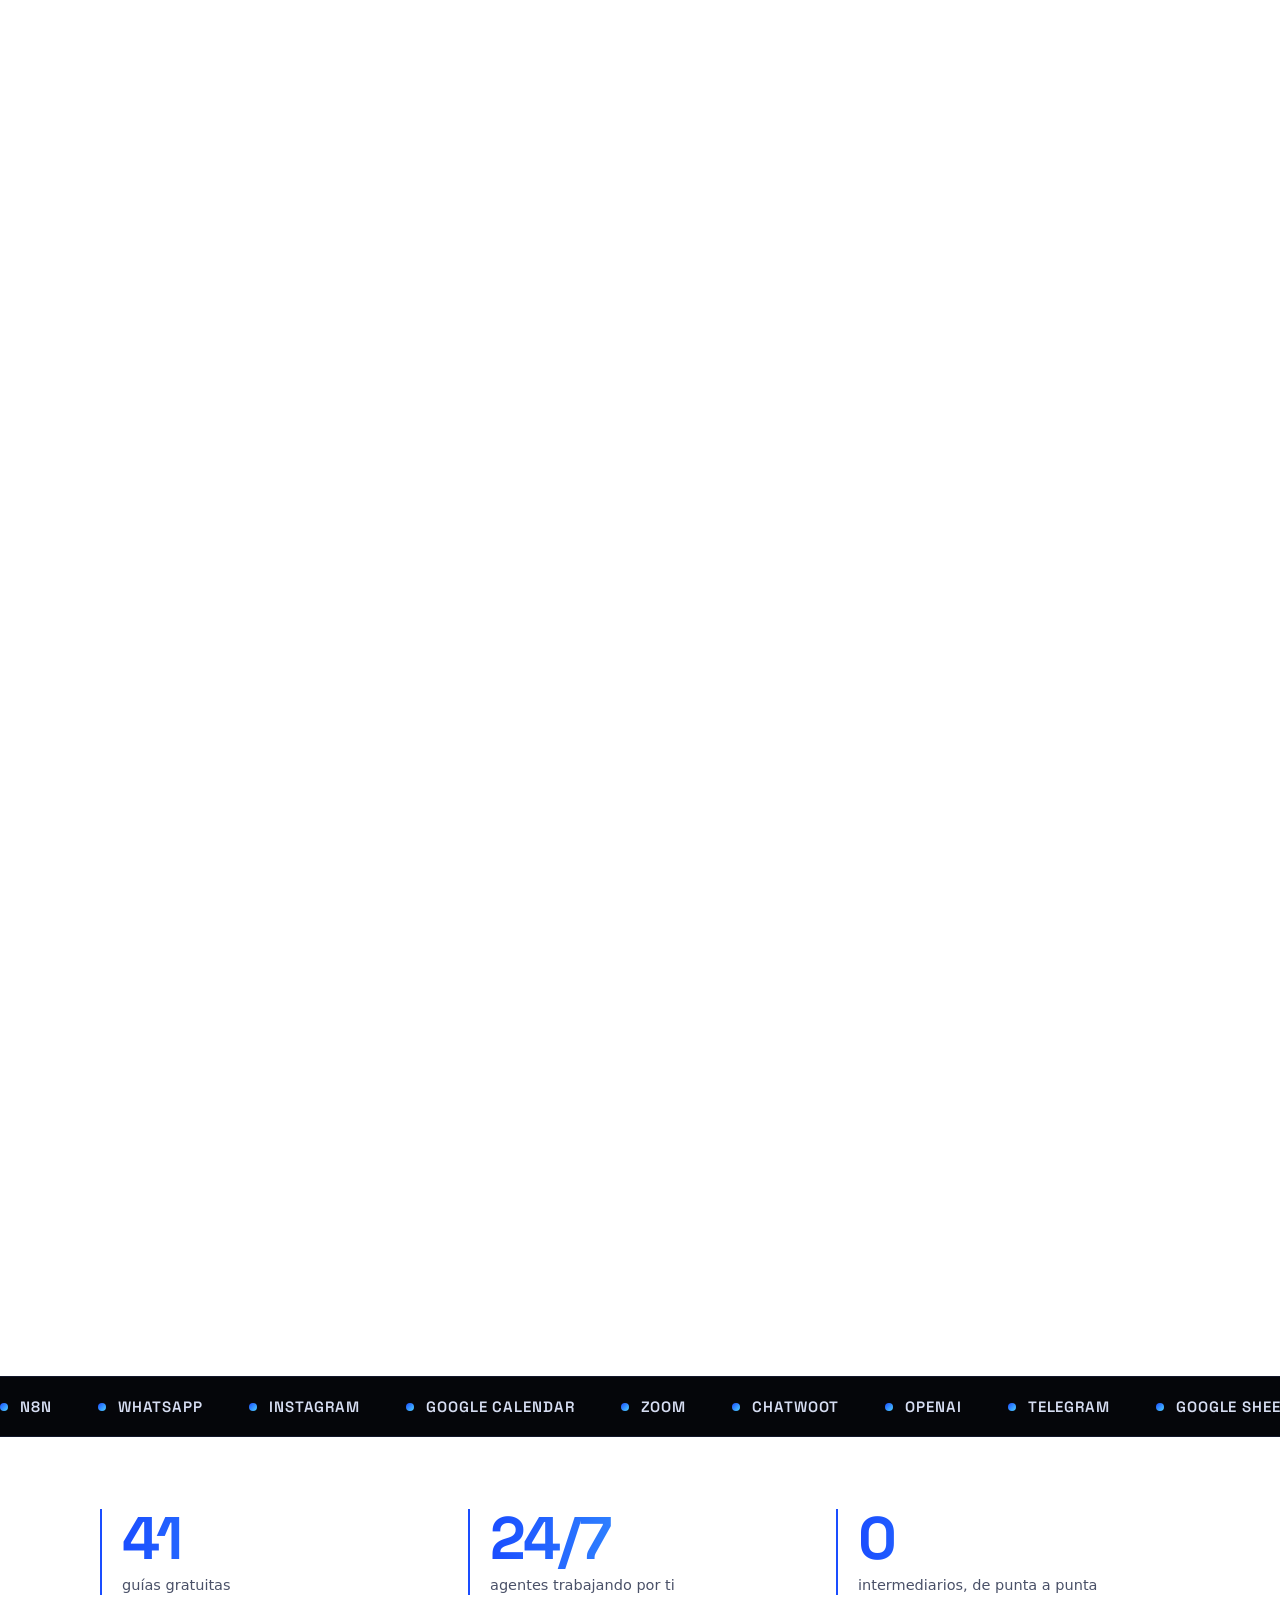
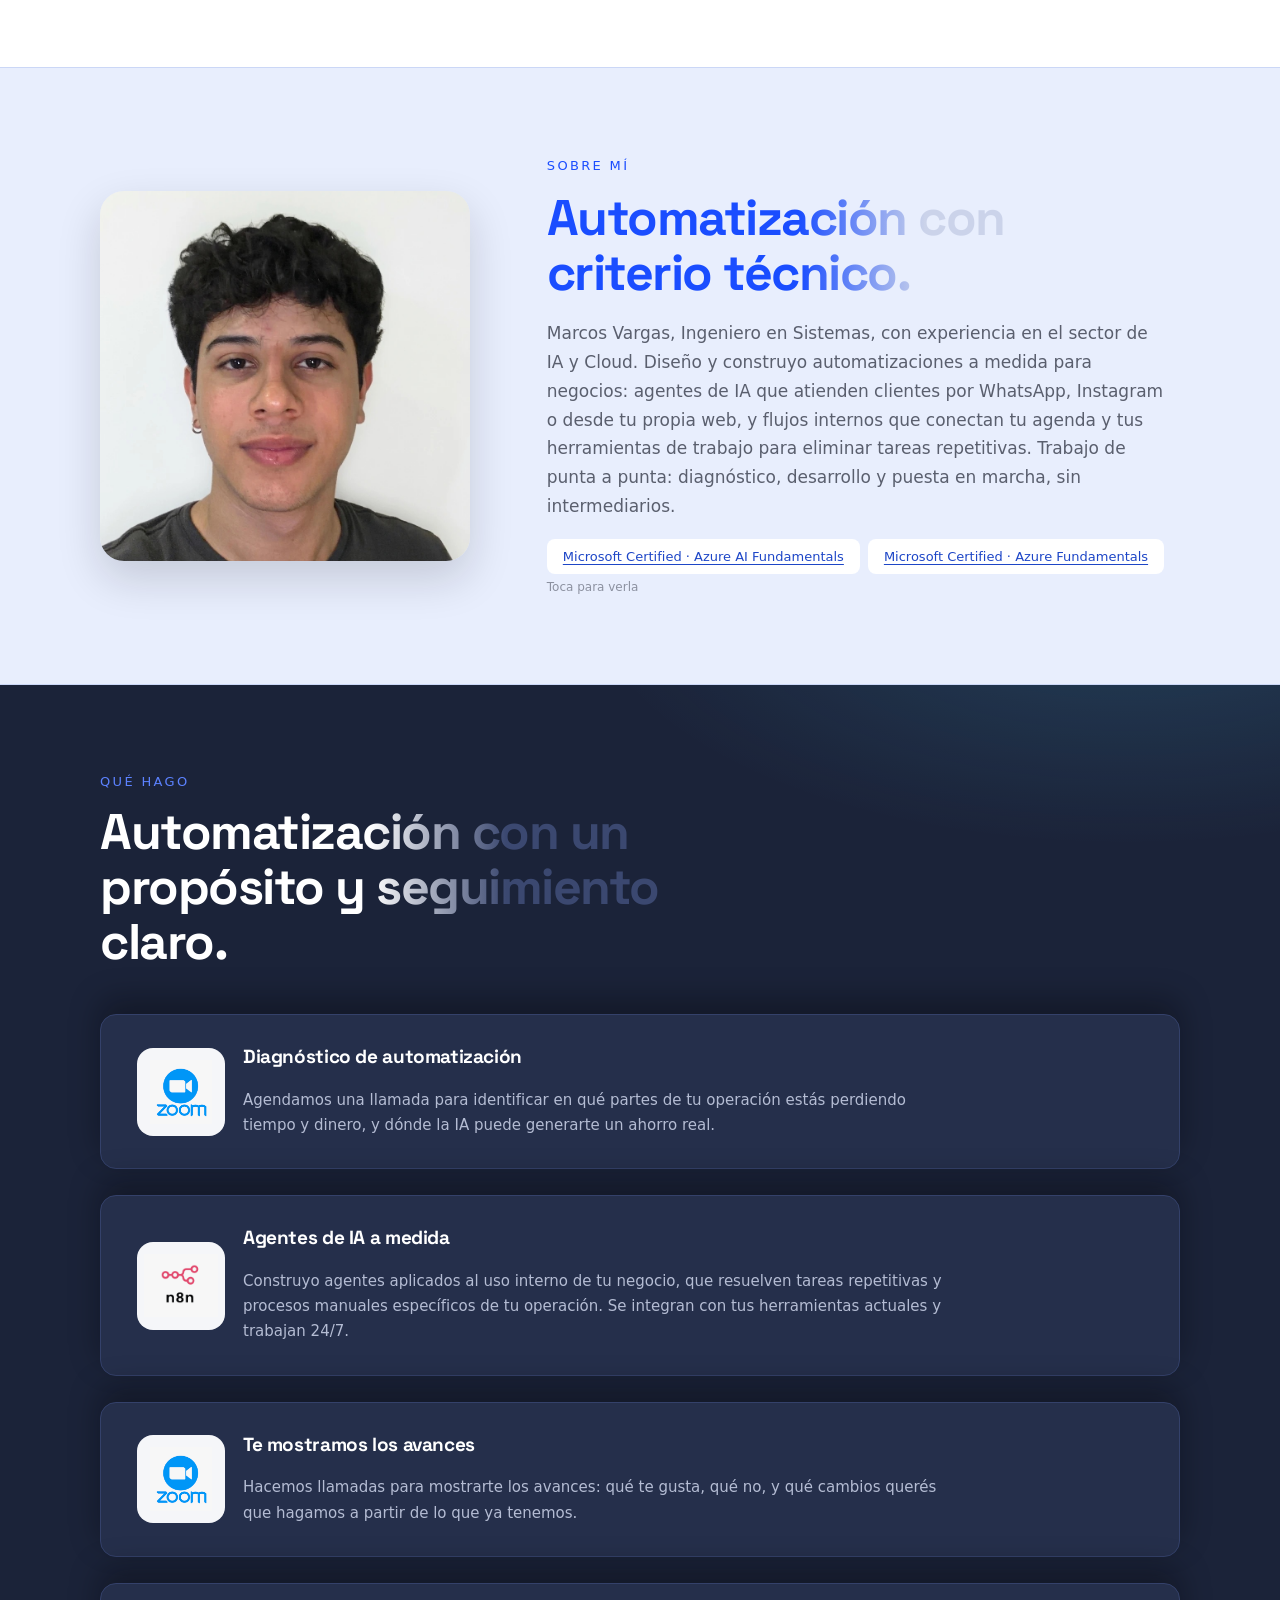
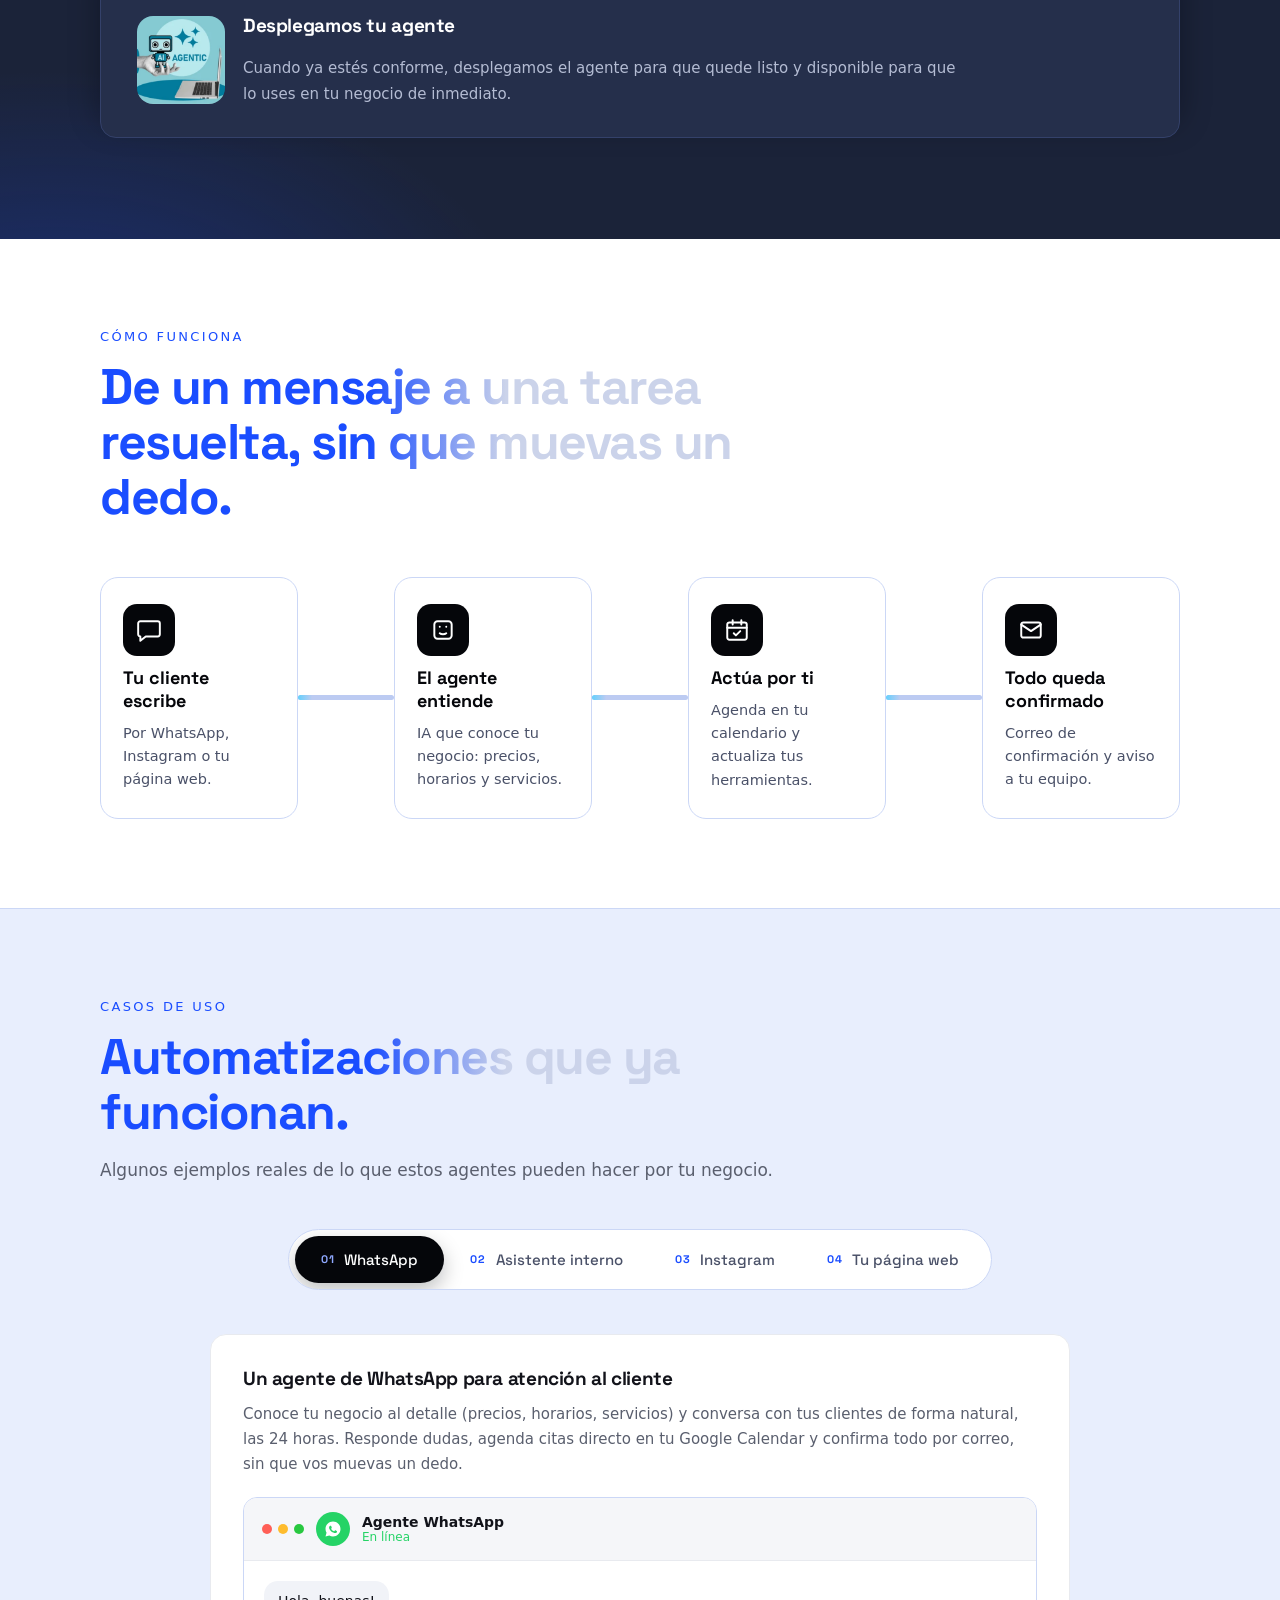
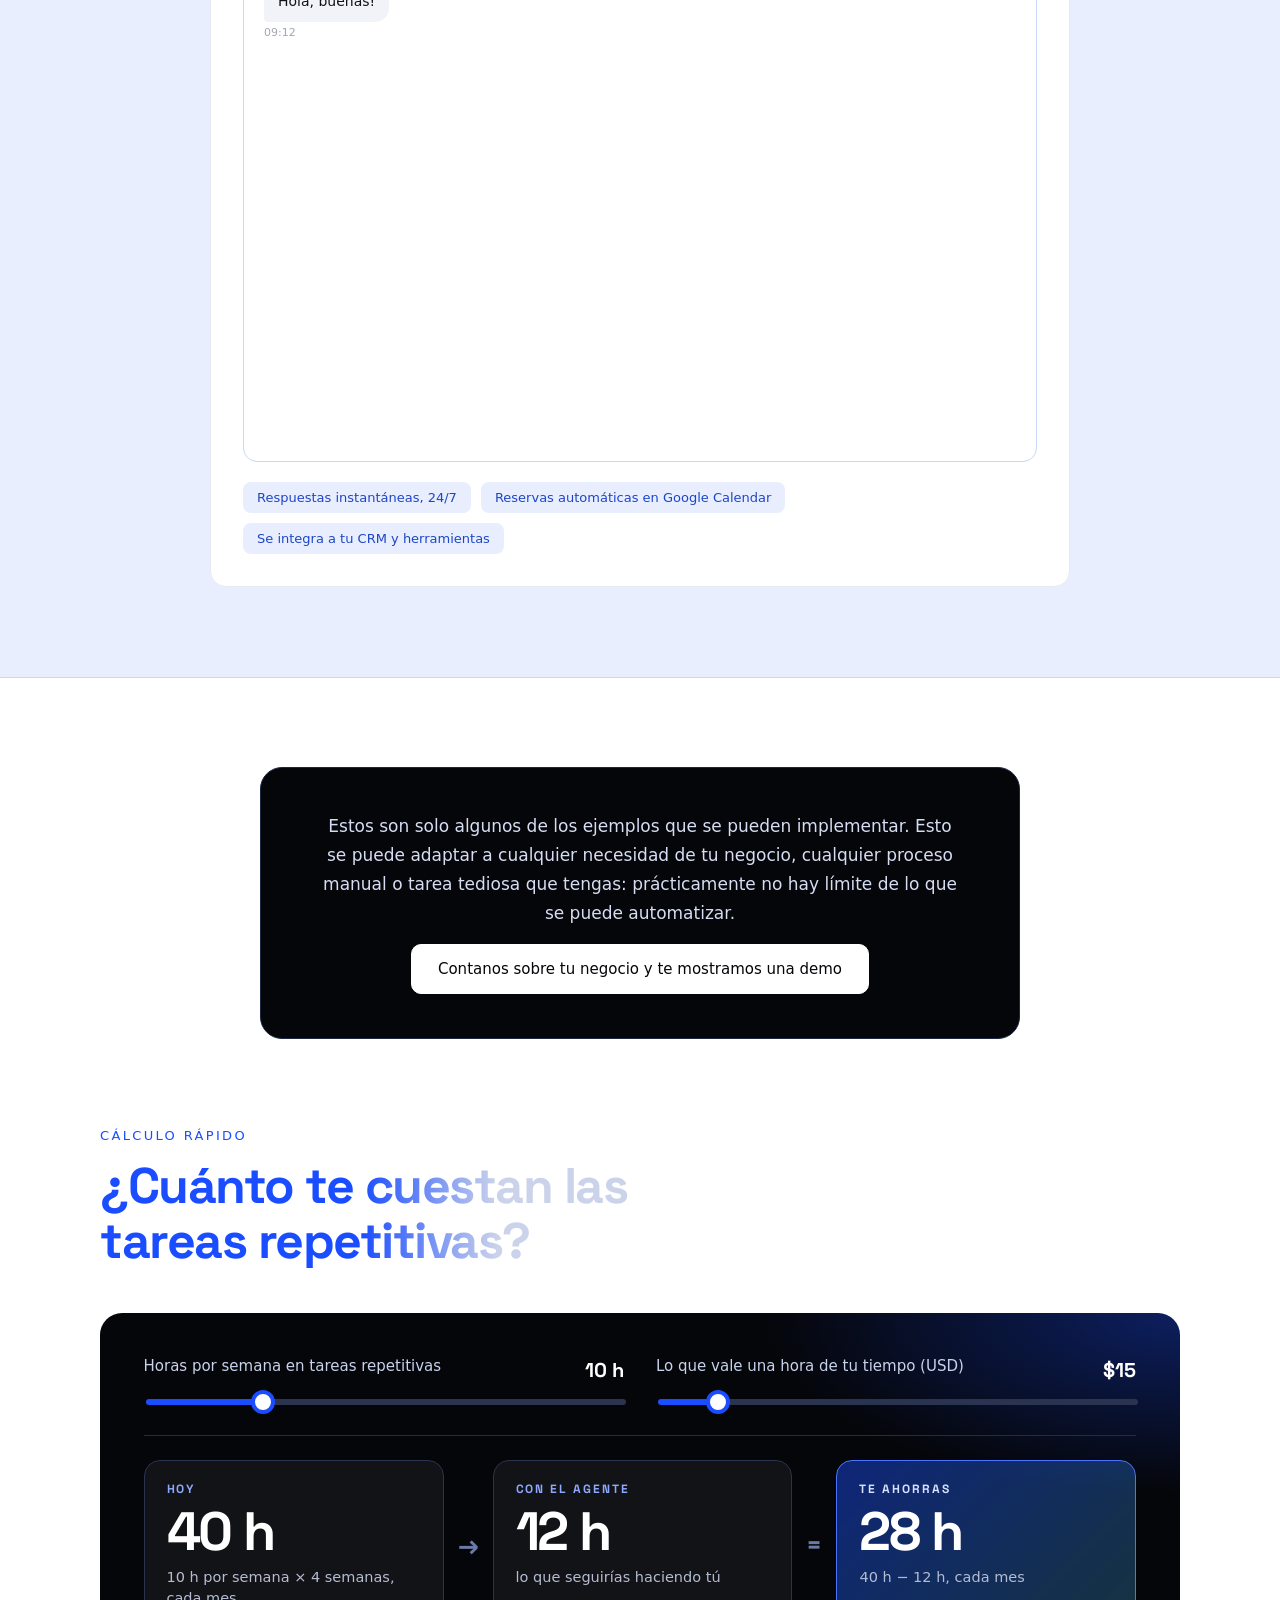
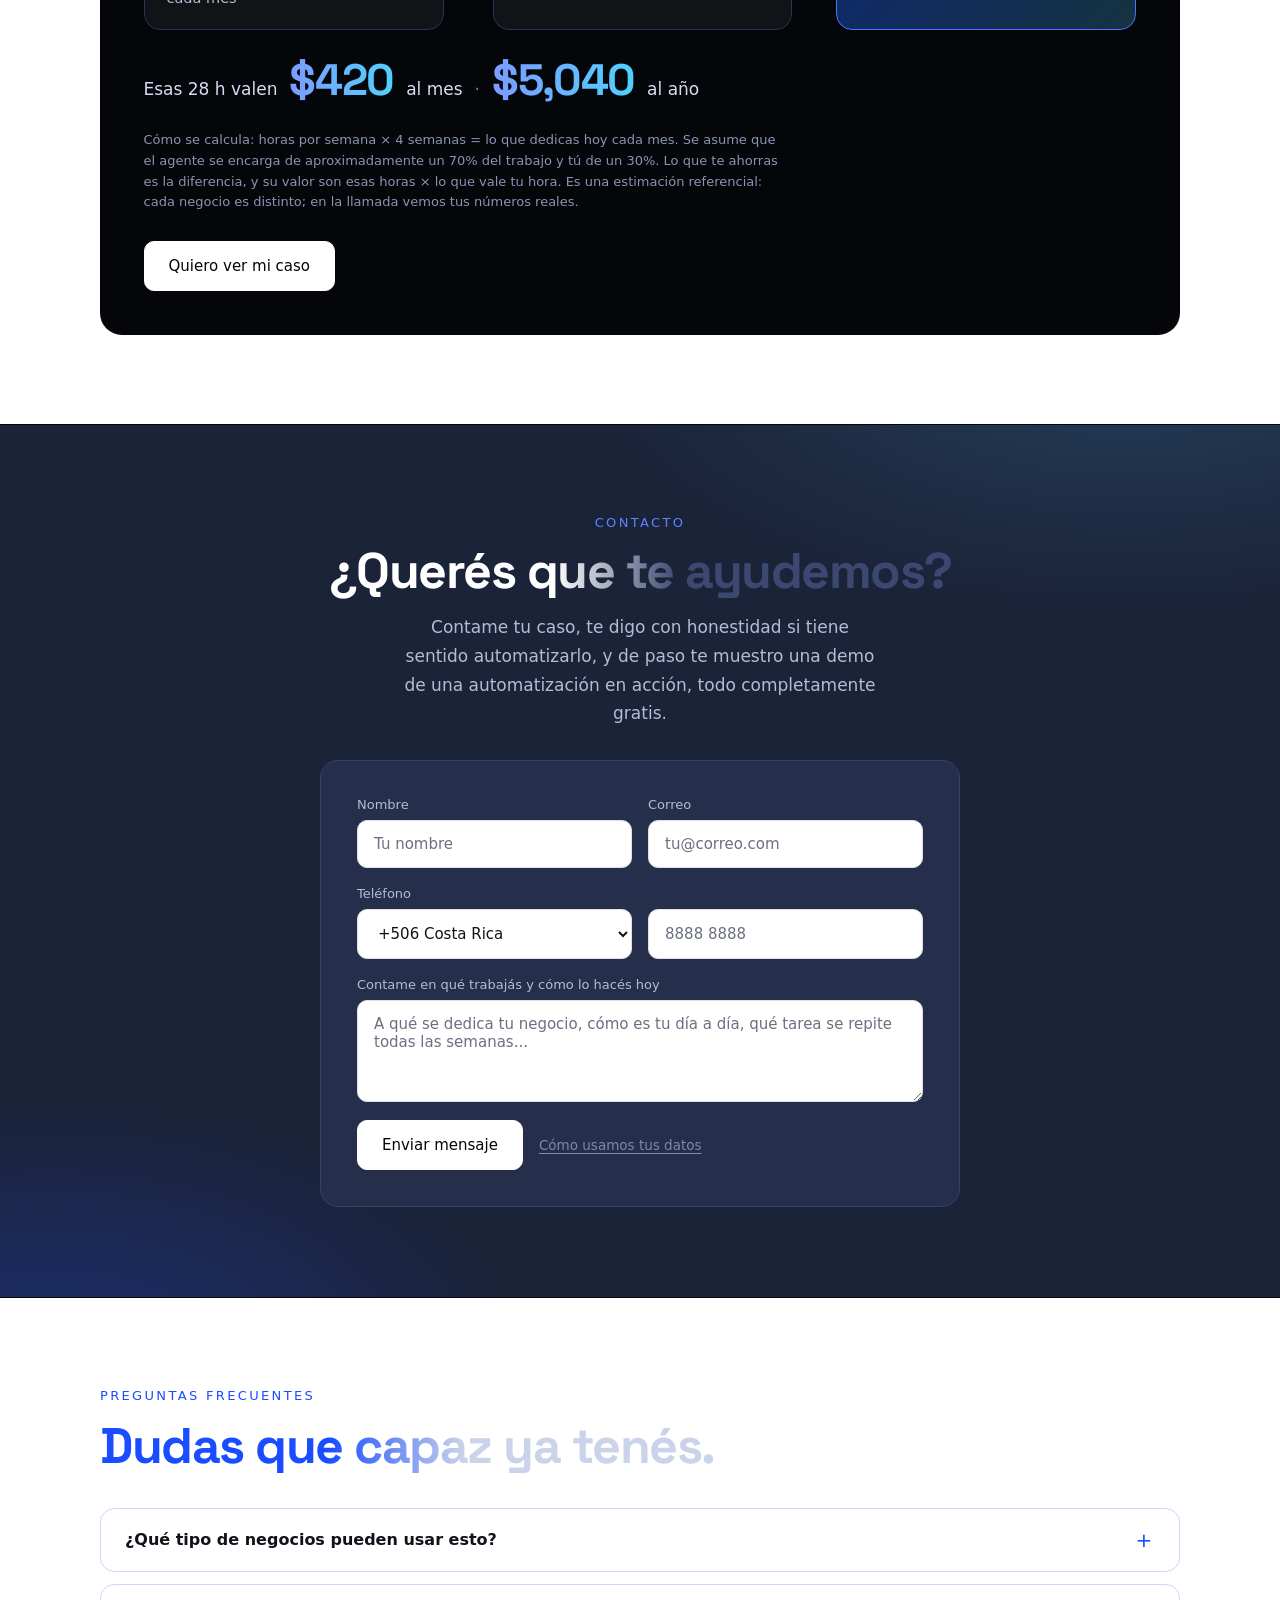
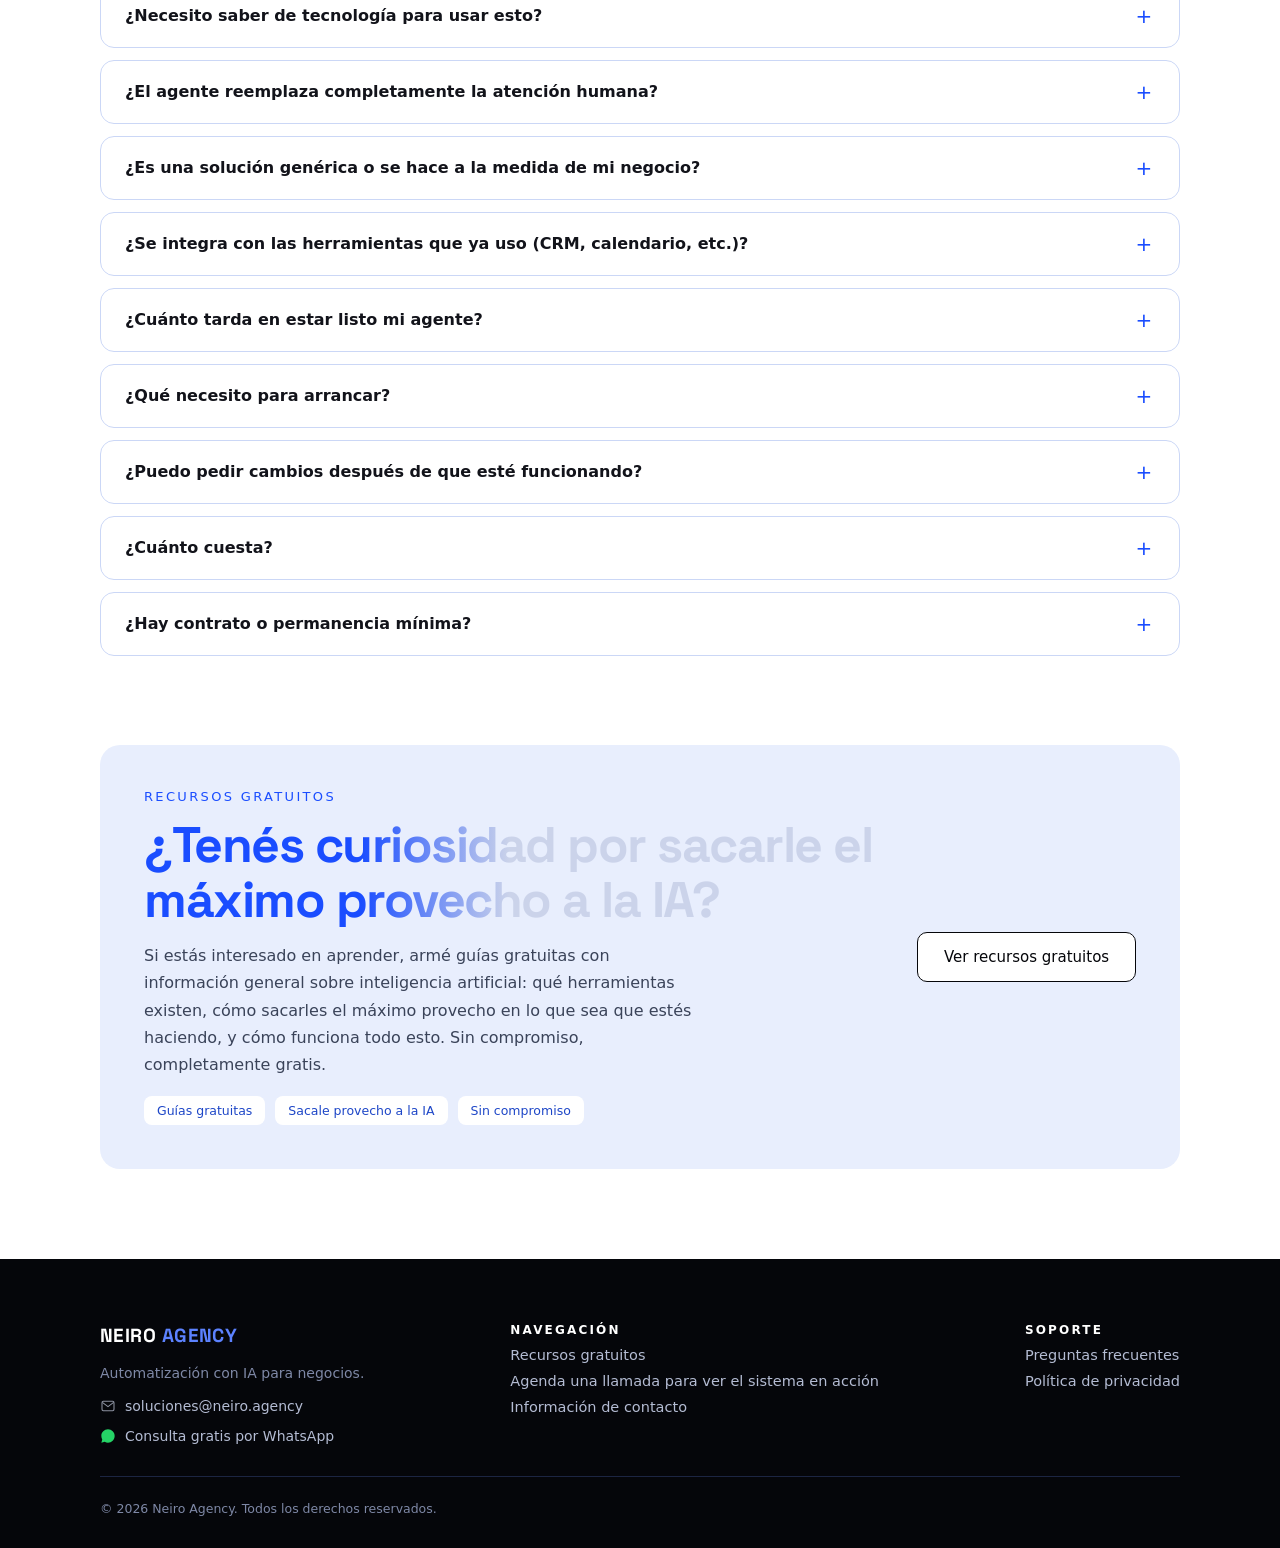
==== commit ae858a60: "Nuevas guías gratuitas (c33-c36): SAP y MCP, Hostinger MCP, Meta Ads MCP, WhatsApp Business MCP ofic" ====
--- a/index.html
+++ b/index.html
@@ -196,7 +196,7 @@
 </div>
 
 <section class="stats">
-  <div class="stat reveal"><b data-count="37">37</b><span data-en="free guides">guías gratuitas</span></div>
+  <div class="stat reveal"><b data-count="41">41</b><span data-en="free guides">guías gratuitas</span></div>
   <div class="stat reveal" data-d="1"><b>24/7</b><span data-en="agents working for you">agentes trabajando por ti</span></div>
     <div class="stat reveal" data-d="2"><b data-count="0">0</b><span data-en="middlemen, end to end">intermediarios, de punta a punta</span></div>
 </section>
